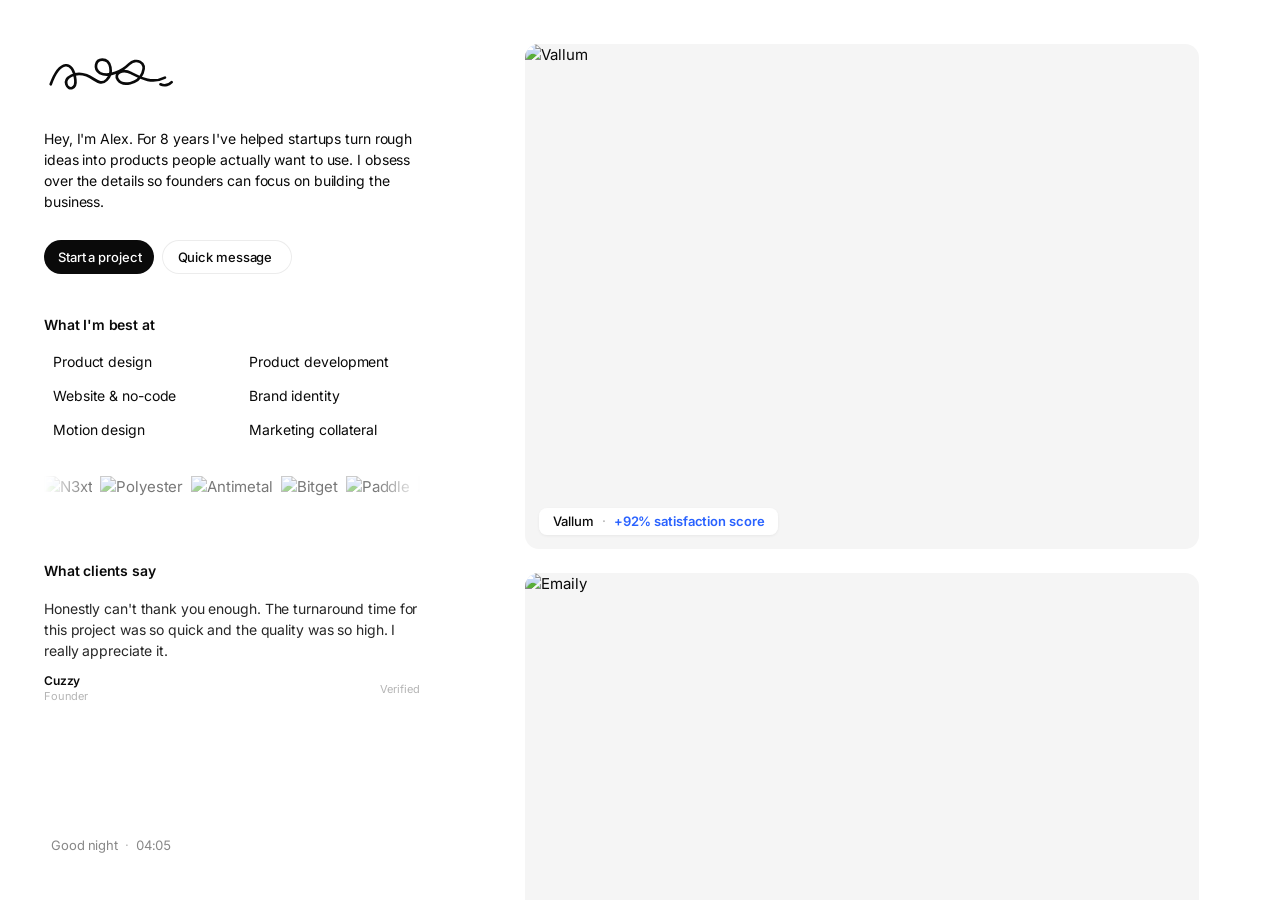
==== index.html @ 1a9cd01c "Update site — 2026-08-05 22:19" ====
<!DOCTYPE html>
<html lang="en">
<head>
<meta charset="UTF-8">
<meta name="viewport" content="width=device-width, initial-scale=1.0">
<title>Alex Colombel — Product Designer</title>
<link rel="preconnect" href="https://fonts.googleapis.com">
<link rel="preconnect" href="https://fonts.gstatic.com" crossorigin>
<link rel="preconnect" href="https://cdn.jsdelivr.net" crossorigin>
<link rel="preconnect" href="https://res.cloudinary.com" crossorigin>
<!-- Loaded without blocking the first paint. A stylesheet in the normal way
     holds up rendering until it arrives, and two of them on third-party hosts
     meant nothing at all appeared until both round trips finished. The page now
     paints in system fonts and upgrades to Inter when it lands. -->
<link rel="preload" as="style" href="https://fonts.googleapis.com/css2?family=Inter:wght@300;400;500;600;700&family=Caveat:wght@400;600&display=swap" onload="this.onload=null;this.rel='stylesheet'">
<link rel="preload" as="style" href="https://cdn.jsdelivr.net/npm/remixicon@4.3.0/fonts/remixicon.css" onload="this.onload=null;this.rel='stylesheet'">
<noscript>
  <link rel="stylesheet" href="https://fonts.googleapis.com/css2?family=Inter:wght@300;400;500;600;700&family=Caveat:wght@400;600&display=swap">
  <link rel="stylesheet" href="https://cdn.jsdelivr.net/npm/remixicon@4.3.0/fonts/remixicon.css">
</noscript>
<link rel="preload" as="fetch" crossorigin href="https://raw.githubusercontent.com/alexclmb/portfolio/main/content.json">
<link rel="icon" id="favicon" href="data:image/svg+xml,%3Csvg xmlns='http://www.w3.org/2000/svg' viewBox='0 0 120 50'%3E%3Cstyle%3Epath{stroke:%230a0a0a}@media(prefers-color-scheme:dark){path{stroke:%23ffffff}}%3C/style%3E%3Cpath d='M6 36 C 14 14, 26 14, 28 32 C 29 40, 22 42, 20 36 C 18 30, 28 24, 38 28 C 46 31, 50 38, 56 32 C 62 26, 60 14, 52 14 C 46 14, 44 22, 50 26 C 58 30, 70 24, 76 18 C 82 12, 92 16, 88 26 C 84 36, 70 38, 66 32 C 62 26, 70 22, 78 26 C 86 30, 96 36, 108 30' fill='none' stroke-width='7' stroke-linecap='round' stroke-linejoin='round'/%3E%3Cpath d='M104 36 C 108 38, 112 36, 114 34' fill='none' stroke-width='7' stroke-linecap='round' stroke-linejoin='round'/%3E%3C/svg%3E">
<style>
*, *::before, *::after { box-sizing: border-box; margin: 0; padding: 0; }
:root {
  --bg: #ffffff; --ink: #0a0a0a; --ink-mid: #888888; --ink-soft: #b5b5b5;
  --border: #ececec; --radius: 14px; --pad: 44px; --col-gap: 68px;
  --sb-w: 376px;
  /* system faces first so the page has real text before Inter arrives */
  --fi: Inter, -apple-system, BlinkMacSystemFont, 'Segoe UI', Roboto, 'Helvetica Neue', Arial, sans-serif;
  --shot-scale: 90%; --db-gap: 10px;
  /* form fields: a light fill reads as an input on a white page, the way the
     CMS's white fill reads on its grey one */
  --field: #f6f6f7; --field-border: #e4e4e6;
}
html, body { height: 100%; }
body {
  background: var(--bg); color: var(--ink); font-family: var(--fi);
  font-size: 15px; font-weight: 400; line-height: 22px; letter-spacing: -0.15px;
  overflow: hidden;
  -webkit-font-smoothing: antialiased; -moz-osx-font-smoothing: grayscale;
}
.page {
  height: 100vh; display: flex; align-items: stretch;
  padding: 0 var(--pad); gap: var(--col-gap);
}
.sidebar {
  width: var(--sb-w); flex-shrink: 0;
  display: flex; flex-direction: column;
  padding: var(--pad) 0;
}
.sidebar-logo {
  display: block; height: 56px; width: auto;
  margin-bottom: 28px; flex-shrink: 0;
  cursor: default; user-select: none;
}
.sidebar-logo svg { height: 100%; width: auto; display: block; overflow: visible; }
/* Signature draws itself once on load, then stays put. */
.sig-path { stroke-dasharray: 280; stroke-dashoffset: 280; animation: sig-draw 1.7s cubic-bezier(.65,.05,.36,1) .15s forwards; }
.sig-path--end { stroke-dasharray: 30; stroke-dashoffset: 30; animation: sig-draw-end .45s cubic-bezier(.65,.05,.36,1) 1.55s forwards; }
@keyframes sig-draw     { to { stroke-dashoffset: 0; } }
@keyframes sig-draw-end { to { stroke-dashoffset: 0; } }
@media (prefers-reduced-motion: reduce) {
  .sig-path, .sig-path--end { animation: none; stroke-dashoffset: 0; }
}
.sidebar-bio { font-size: 14px; line-height: 21px; letter-spacing: -0.1px; color: var(--ink); margin-bottom: 28px; }
.bio-cta {
  display: inline-flex; align-items: center; justify-content: center; gap: 4px;
  font-family: var(--fi); font-size: 13px; font-weight: 500; letter-spacing: -0.1px;
  /* stated explicitly: a <button> would otherwise take line-height:normal from
     the UA stylesheet and end up shorter than the <a> beside it */
  line-height: 20px;
  text-decoration: none; color: var(--ink); background: #f5f5f5;
  padding: 7px 8px 7px 14px; border-radius: 100px;
  transition: background .25s ease, color .25s ease;
  position: relative; align-self: flex-start; overflow: hidden;
}
.bio-cta:hover { background: #2962ff; color: #fff; }
.bio-cta i { font-size: 15px; line-height: 1; }

/* Primary — filled, reads first. Secondary — outlined, quieter. */
.bio-ctas { display: flex; align-items: center; gap: 8px; flex-wrap: wrap; }
.bio-cta--primary { background: var(--ink); color: #fff; }
.bio-cta--primary:hover { background: #2962ff; color: #fff; }
.bio-cta--ghost { background: transparent; color: var(--ink); box-shadow: inset 0 0 0 1px var(--border); padding: 7px 16px; }
.bio-cta--ghost:hover { background: #f0f0f0; color: var(--ink); box-shadow: inset 0 0 0 1px #e2e2e2; }
.bio-cta--ghost .bio-cta-plane { color: #1a1a1a; font-size: 17px; }
.bio-cta-default {
  display: inline-flex; align-items: center; gap: 4px;
  transition: opacity .22s ease, transform .35s cubic-bezier(.34,1.4,.64,1);
}
.bio-cta:hover .bio-cta-default { opacity: 0; transform: translateX(-10px); }
.bio-cta-plane {
  position: absolute; inset: 0;
  display: inline-flex; align-items: center; justify-content: center;
  font-size: 16px; line-height: 1; color: #fff;
  opacity: 0; transform: translateX(10px) scale(.8);
  transition: opacity .22s ease, transform .4s cubic-bezier(.34,1.4,.64,1);
  pointer-events: none;
}
.bio-cta:hover .bio-cta-plane { opacity: 1; transform: translateX(0) scale(1); }
@media (prefers-reduced-motion: reduce) {
  .bio-cta-default, .bio-cta-plane { transition: opacity .15s ease; }
  .bio-cta:hover .bio-cta-default { transform: none; }
  .bio-cta:hover .bio-cta-plane { transform: none; }
}
.skills { margin-top: 40px; }
.skills-label { font-size: 14px; font-weight: 600; letter-spacing: -0.15px; color: var(--ink); margin-bottom: 16px; }
.skills-grid { display: grid; grid-template-columns: 1fr 1fr; column-gap: 16px; row-gap: 14px; }
.skill { display: inline-flex; align-items: center; gap: 9px; font-size: 14px; letter-spacing: -0.1px; color: var(--ink); line-height: 20px; cursor: default; transition: color .25s ease; }
.skill i { font-size: 18px; color: var(--ink); line-height: 1; flex-shrink: 0; display: inline-flex; transition: transform .35s cubic-bezier(.34,1.4,.64,1), color .25s ease; }
.skill:hover { color: var(--ink-mid); }
.skill:hover i { color: var(--ink-mid); transform: scale(1.18) rotate(-6deg); }
@media (prefers-reduced-motion: reduce) {
  .skill i { transition: color .25s ease; }
  .skill:hover i { transform: none; }
}
.sb-carousel {
  margin-top: 36px; overflow: hidden;
  mask-image: linear-gradient(to right, transparent 0%, black 12%, black 88%, transparent 100%);
  -webkit-mask-image: linear-gradient(to right, transparent 0%, black 12%, black 88%, transparent 100%);
}
/* The distance is measured in pixels once the logos have actually loaded.
   Using -50% meant the browser resolved it against whatever the track happened
   to measure at that instant — which is zero before JS injects the logos, and
   still tiny while their images are loading. That's why it crawled on a cold
   load and lurched after a hover. */
.sb-carousel-track {
  display: flex; align-items: center; gap: 8px;
  width: max-content;
  animation: sbScroll var(--wm-duration, 28s) linear infinite;
  animation-play-state: paused;
}
.sb-carousel-track.is-ready { animation-play-state: running; }
.sb-carousel-track.is-ready:hover { animation-play-state: paused; }
.sb-wm {
  flex-shrink: 0;
  display: inline-flex; align-items: center;
  opacity: .55; transition: opacity .25s;
}
.sb-wm:hover { opacity: 1; }
.sb-wm--logo img { height: 32px; width: auto; display: block; }
@keyframes sbScroll {
  from { transform: translateX(0); }
  to   { transform: translateX(calc(var(--wm-shift, 0px) * -1)); }
}
/* ── testimonials ──
   One at a time in the sidebar, cross-fading through a slight blur. Two stacked
   layers so the outgoing quote can fade while the incoming one arrives; heights
   differ per quote, so the wrapper animates to the new height rather than
   snapping. */
.tm-wrap { margin-top: 52px; position: relative; }
/* same treatment as the skills heading, so the two sidebar sections read as a pair */
.tm-label { font-size: 14px; font-weight: 600; letter-spacing: -0.15px; color: var(--ink); margin-bottom: 16px; }

.tm-stage {
  position: relative;
  transition: height .42s cubic-bezier(.22,.61,.36,1);
}
.tm-slide {
  position: absolute; inset: 0 0 auto 0;
  opacity: 0; filter: blur(6px); transform: translateY(5px);
  transition: opacity .5s ease, filter .5s ease, transform .5s cubic-bezier(.22,.61,.36,1);
  pointer-events: none;
}
.tm-slide.is-on {
  opacity: 1; filter: blur(0); transform: translateY(0);
  pointer-events: auto;
}
.tm-quote {
  font-size: 14px; line-height: 21px; letter-spacing: -0.1px;
  color: var(--ink); opacity: .88; margin-bottom: 12px;
}
/* name over position on the left; the badge sits right, centred against the
   pair rather than aligned to either line */
.tm-by { display: flex; align-items: center; gap: 12px; }
.tm-who { display: flex; flex-direction: column; min-width: 0; }
.tm-name { font-size: 12px; font-weight: 600; color: var(--ink); line-height: 1.35; }
.tm-handle { font-size: 11px; color: var(--ink-soft); line-height: 1.35; }
.tm-proof {
  flex-shrink: 0; margin-left: auto;
  display: inline-flex; align-items: center; gap: 3px;
  font-family: var(--fi); font-size: 11px; color: var(--ink-soft);
  background: none; border: none; padding: 0; cursor: pointer;
  transition: color .2s ease;
}
.tm-proof:hover { color: var(--ink-mid); }
.tm-proof i { font-size: 12px; line-height: 1; color: #2962ff; }
@media (prefers-reduced-motion: reduce) {
  .tm-slide { transition: opacity .2s ease; filter: none; transform: none; }
  .tm-stage { transition: none; }
}
.sidebar-footer {
  margin-top: auto;
  display: flex; align-items: center; justify-content: space-between;
  gap: 16px; font-size: 13px; color: var(--ink-mid); letter-spacing: -0.1px;
  flex-shrink: 0;
}
.sf-status {
  display: inline-flex; align-items: center; gap: 7px;
  font-size: 13px; color: var(--ink-mid); letter-spacing: -0.1px;
  font-variant-numeric: tabular-nums;
}
.sf-icon { font-size: 15px; line-height: 1; color: var(--ink-soft); display: inline-flex; }
.sf-status .sf-sep { color: var(--ink-soft); }
.sf-time { font-variant-numeric: tabular-nums; }
.sf-socials { display: inline-flex; gap: 10px; }
.sf-socials a { display: inline-flex; color: var(--ink-mid); text-decoration: none; transition: color .18s ease; }
.sf-socials a:hover { color: var(--ink); }
.sf-socials a i { font-size: 16px; line-height: 1; }
.main {
  flex: 1; min-width: 0; height: 100%;
  overflow-y: auto;
  scrollbar-width: none; -ms-overflow-style: none;
}
.main::-webkit-scrollbar { display: none; width: 0; height: 0; }
.stream {
  display: flex; flex-direction: column; gap: 24px;
  padding-top: var(--pad); padding-bottom: 40px;
}
.shot {
  position: relative; cursor: pointer; display: block;
  width: var(--shot-scale); margin-inline: auto;
  border-radius: var(--radius); overflow: hidden; background: #f5f5f5;
  opacity: 0; transform: translateY(10px);
  transition: opacity .5s ease, transform .5s ease;
}
.shot.visible { opacity: 1; transform: translateY(0); }
/* Shots keep their natural aspect — --shot-scale just trims a little width off
   the column so they breathe. Set it to 100% for edge-to-edge. */
.shot img, .shot video { width: 100%; height: auto; display: block; }
.shot-caption {
  position: absolute; left: 14px; bottom: 14px; z-index: 2;
  display: inline-flex; align-items: center;
  font-family: var(--fi); font-size: 13px; font-weight: 500; letter-spacing: -0.1px; line-height: 1;
  padding: 7px 14px;
  border-radius: 8px;
  background: rgba(255,255,255,.92);
  -webkit-backdrop-filter: blur(10px); backdrop-filter: blur(10px);
  color: var(--ink); white-space: nowrap;
  max-width: calc(100% - 28px); overflow: hidden; text-overflow: ellipsis;
  transition: opacity .25s ease; pointer-events: none;
  box-shadow: 0 1px 3px rgba(10,10,10,.06);
}
.shot-caption .sep { color: var(--ink-soft); margin: 0 8px; }
.shot-caption .metric { color: #2962ff; font-weight: 600; }
.shot-hover {
  position: absolute; inset: 0;
  background: rgba(10,10,10,.42);
  opacity: 0; transition: opacity .35s cubic-bezier(.22,.61,.36,1);
  pointer-events: none;
}
@media (hover: hover) and (pointer: fine) {
  .shot:hover .shot-hover { opacity: 1; }
}
.shot-btn {
  position: absolute; bottom: 14px; right: 14px; z-index: 3;
  display: inline-flex; align-items: center; gap: 2px;
  font-family: var(--fi); font-size: 13px; font-weight: 500; letter-spacing: -0.1px; line-height: 1;
  color: var(--ink); background: #fff;
  padding: 7px 8px 7px 14px; border-radius: 100px;
  transform: translateY(16px); opacity: 0;
  transition: transform .55s cubic-bezier(.22,.61,.36,1), opacity .4s cubic-bezier(.22,.61,.36,1);
}
@media (hover: hover) and (pointer: fine) {
  .shot:hover .shot-btn { transform: translateY(0); opacity: 1; }
}
/* No hover on touch, so the affordance is just always there — and the tile
   can't get stuck dimmed after a tap. */
@media (hover: none) {
  .shot-btn { transform: none; opacity: 1; }
}
.shot-btn i { font-size: 15px; line-height: 1; }
.detail-overlay {
  position: fixed; inset: 0; z-index: 200;
  /* inset:0 resolves against the LARGE viewport on iOS, so a bottom-anchored
     drawer ends up partly under the URL bar. dvh pins it to what's visible. */
  height: 100vh; height: 100dvh;
  pointer-events: none;
  display: flex; align-items: center; justify-content: center;
  padding: 40px 20px;
}
.detail-overlay.open { pointer-events: all; }
.detail-overlay { overscroll-behavior: contain; }
/* page is frozen behind any open layer — see lockScroll() */
body.is-locked { position: fixed; left: 0; right: 0; width: 100%; overflow: hidden; }
.detail-backdrop {
  position: absolute; inset: 0;
  background: rgba(10,10,10,.30);
  backdrop-filter: blur(4px); -webkit-backdrop-filter: blur(4px);
  opacity: 0; transition: opacity .28s ease;
}
.detail-overlay.open .detail-backdrop { opacity: 1; }
.detail-panel {
  position: relative;
  width: 100%; max-width: 720px;
  max-height: calc(100vh - 80px);
  max-height: calc(100dvh - 80px);
  background: var(--bg); border-radius: 16px;
  overflow-y: auto; overscroll-behavior: contain;
  transform: scale(.96) translateY(8px); opacity: 0;
  transition: transform .35s cubic-bezier(.22,.61,.36,1), opacity .25s ease;
  scrollbar-width: none;
  box-shadow: 0 24px 60px rgba(10,10,10,.18);
}
.detail-panel::-webkit-scrollbar { display: none; }
.detail-overlay.open .detail-panel { transform: scale(1) translateY(0); opacity: 1; }
.close-btn {
  width: 32px; height: 32px; flex-shrink: 0;
  border: none; background: none;
  display: flex; align-items: center; justify-content: center;
  cursor: pointer; color: var(--ink-mid); padding: 0;
  transition: color .18s ease;
}
.close-btn:hover { color: var(--ink); }
.close-btn i { line-height: 1; font-size: 22px; }
.detail-body { padding: 28px 36px 0; }
/* Title + close stay pinned while the case study scrolls under them —
   frosted rather than a solid bar, so the content reads through it. */
.detail-header {
  position: sticky; top: 0; z-index: 5;
  margin: -28px -36px 24px; padding: 22px 36px 16px;
  background: rgba(255, 255, 255, .68);
  -webkit-backdrop-filter: blur(16px) saturate(160%);
  backdrop-filter: blur(16px) saturate(160%);
  /* backdrop-filter makes this its own containing block, so the panel's
     border-radius no longer clips it and its square top corners painted over
     the rounded ones. Matching the radius here restores them. Scoped to this
     header only — nothing else in the panel touches an edge. */
  border-radius: 16px 16px 0 0;
}
.detail-title-row {
  display: flex; align-items: center; justify-content: space-between;
  gap: 24px;
}
.detail-title { font-family: var(--fi); font-size: 26px; font-weight: 600; line-height: 1.2; color: var(--ink); letter-spacing: -.4px; margin: 0; flex: 1; min-width: 0; }
.detail-desc-label { font-size: 10px; font-weight: 500; letter-spacing: .14em; text-transform: uppercase; color: var(--ink-mid); margin-bottom: 14px; }
.detail-desc-text { font-size: 15px; line-height: 24px; letter-spacing: -0.1px; color: var(--ink); opacity: .8; margin-bottom: 16px; }
.detail-desc-text:last-of-type { margin-bottom: 0; }
/* ── case-study body: full-width shots, two-ups and prose, in author order.
   One --db-gap drives both the vertical rhythm and the two-up gutter, so the
   space above and below a row matches the space between a pair. ── */
.detail-blocks { margin-top: var(--db-gap); display: flex; flex-direction: column; gap: var(--db-gap); }
.db-figure { margin: 0; }
/* Consecutive screenshots often both end and begin in near-white, so without a
   boundary they read as one overlapping mess. The hairline ring defines where
   each image stops regardless of its content. */
.db-media {
  border-radius: 10px; overflow: hidden; background: #f5f5f5;
  cursor: zoom-in; position: relative; display: block;
  box-shadow: inset 0 0 0 1px rgba(10, 10, 10, .08);
}
.db-media img, .db-media video {
  width: 100%; height: auto; display: block;
  transition: transform .5s cubic-bezier(.22,.61,.36,1), opacity .3s ease;
}
/* Touch browsers latch :hover on tap and never release it, which left an image
   stuck at scale(1.02) and cropped after you closed the lightbox. */
@media (hover: hover) and (pointer: fine) {
  .db-media:hover img, .db-media:hover video { transform: scale(1.02); }
}
/* cached images decode instantly and skip this; only a cold one fades in */
.db-media img:not([data-ready]), .db-media video:not([data-ready]) { opacity: 0; }
.db-media img[data-ready], .db-media video[data-ready] { opacity: 1; }
.db-duo { display: grid; grid-template-columns: 1fr 1fr; gap: var(--db-gap); }
.db-duo .db-media img, .db-duo .db-media video { aspect-ratio: 4/3; object-fit: cover; }
.db-caption {
  margin-top: 9px; font-size: 12px; line-height: 18px;
  color: var(--ink-mid); letter-spacing: -0.05px;
}
.db-text-h {
  font-family: var(--fi); font-size: 17px; font-weight: 600;
  letter-spacing: -0.25px; color: var(--ink); margin-bottom: 8px;
}
.db-text p { font-size: 15px; line-height: 24px; letter-spacing: -0.1px; color: var(--ink); opacity: .8; margin-bottom: 12px; }
.db-text p:last-child { margin-bottom: 0; }
.db-text { padding-block: 6px; }

/* ── skeletons ──
   Rendered in the shell so they paint immediately, then replaced wholesale once
   content arrives. Grey blocks that pulse, sized to the real thing so nothing
   jumps when the swap happens. */
@keyframes skel-pulse { 0%, 100% { opacity: 1; } 50% { opacity: .45; } }
.skel {
  background: #ececec; border-radius: 6px;
  animation: skel-pulse 1.4s ease-in-out infinite;
}
.skel-line { height: 12px; margin-bottom: 9px; }
.skel-line:last-child { margin-bottom: 0; }
.skel-chip { height: 30px; border-radius: 100px; display: inline-block; }
.skel-shot {
  width: var(--shot-scale); margin: 0 auto var(--stream-gap, 64px);
  aspect-ratio: 4 / 3; border-radius: 12px;
}
.skel-shot:last-child { margin-bottom: 0; }
.is-loaded .skel { display: none; }
@media (prefers-reduced-motion: reduce) { .skel { animation: none; } }

/* ── contact ──
   Split panel: form on the left, work on the right with a testimonial floating
   over it. The right half is decoration — it collapses away on small screens so
   the form gets the whole width. */
.contact {
  position: fixed; inset: 0; z-index: 260;
  height: 100vh; height: 100dvh;
  display: flex; align-items: center; justify-content: center;
  padding: 32px; pointer-events: none;
}
.contact.open { pointer-events: all; }
.contact-backdrop {
  position: absolute; inset: 0; background: rgba(12, 12, 14, .34);
  -webkit-backdrop-filter: blur(3px); backdrop-filter: blur(3px);
  opacity: 0; transition: opacity .32s ease;
}
.contact.open .contact-backdrop { opacity: 1; }
.contact-panel {
  position: relative; z-index: 2;
  width: 100%; max-width: 960px; max-height: calc(100dvh - 64px);
  background: var(--bg); border-radius: 18px; overflow: hidden;
  display: grid; grid-template-columns: 1fr 0.82fr;
  box-shadow: 0 30px 90px rgba(0,0,0,.22);
  opacity: 0; transform: translateY(14px) scale(.985);
  transition: opacity .34s ease, transform .42s cubic-bezier(.22,.61,.36,1);
}
.contact.open .contact-panel { opacity: 1; transform: none; }

.contact-form { padding: 34px 34px 28px; overflow-y: auto; overscroll-behavior: contain; }
.contact-title { font-size: 21px; font-weight: 600; letter-spacing: -0.4px; color: var(--ink); }
.contact-sub { font-size: 13px; line-height: 19px; color: var(--ink-mid); margin: 7px 0 24px; }

.cf-row { display: grid; grid-template-columns: 1fr 1fr; gap: 12px; }
.cf-field { margin-bottom: 14px; }
.cf-field label {
  display: block; font-size: 11px; font-weight: 500; color: var(--ink-mid);
  margin-bottom: 6px; letter-spacing: .01em;
}
.cf-field label .opt { color: var(--ink-soft); font-weight: 400; }
.cf-field input, .cf-field textarea {
  width: 100%; font-family: var(--fi); font-size: 14px; color: var(--ink);
  background: var(--field); border: 1px solid var(--field-border); border-radius: 9px;
  padding: 11px 13px; outline: none; resize: vertical;
  transition: border-color .16s ease, box-shadow .16s ease, background .16s ease;
}
.cf-field input::placeholder, .cf-field textarea::placeholder { color: var(--ink-soft); }
.cf-field input:focus, .cf-field textarea:focus {
  background: #fff; border-color: var(--ink); box-shadow: 0 0 0 3px rgba(10,10,10,.06);
}
.cf-field.is-bad input, .cf-field.is-bad textarea {
  border-color: #e5484d; box-shadow: 0 0 0 3px rgba(229,72,77,.09);
}
.cf-err { font-size: 11px; color: #e5484d; margin-top: 5px; display: none; }
.cf-field.is-bad .cf-err { display: block; }

/* budget as pills — one tap instead of a dropdown */
.cf-budget { display: flex; flex-wrap: wrap; gap: 6px; }
.cf-chip {
  font-family: var(--fi); font-size: 12.5px; color: var(--ink-mid);
  background: var(--field); border: 1px solid var(--field-border);
  padding: 8px 13px; border-radius: 100px; cursor: pointer;
  transition: all .16s ease;
}
.cf-chip:hover { border-color: var(--ink-mid); color: var(--ink); }
.cf-chip.is-on {
  background: var(--ink); border-color: var(--ink); color: #fff;
}
.cf-actions {
  --cf-gap: 14px;
  display: flex; align-items: center; gap: var(--cf-gap); margin-top: 22px;
}
/* same shape and behaviour as the sidebar primary CTA */
.cf-submit {
  position: relative; overflow: hidden;
  display: inline-flex; align-items: center; justify-content: center;
  font-family: var(--fi); font-size: 13px; font-weight: 500; letter-spacing: -0.1px;
  text-decoration: none; color: #fff; background: var(--ink);
  border: none; padding: 12px 26px; border-radius: 100px; cursor: pointer;
  transition: background .25s ease, color .25s ease;
}
.cf-submit:hover { background: #2962ff; }
.cf-submit[disabled] { opacity: .55; cursor: not-allowed; background: var(--ink); }
/* the label steps aside and the icon flies in — same curve as the sidebar CTA */
.cf-submit-label {
  display: inline-flex; align-items: center;
  transition: opacity .22s ease, transform .35s cubic-bezier(.34,1.4,.64,1);
}
.cf-submit:hover .cf-submit-label { opacity: 0; transform: translateX(-10px); }
.cf-submit-icon {
  position: absolute; inset: 0;
  display: inline-flex; align-items: center; justify-content: center;
  font-size: 16px; line-height: 1; color: #fff;
  opacity: 0; transform: translateX(10px) scale(.8);
  transition: opacity .22s ease, transform .4s cubic-bezier(.34,1.4,.64,1);
  pointer-events: none;
}
.cf-submit:hover .cf-submit-icon { opacity: 1; transform: translateX(0) scale(1); }
.cf-submit[disabled]:hover .cf-submit-label { opacity: 1; transform: none; }
.cf-submit[disabled]:hover .cf-submit-icon { opacity: 0; }
@media (prefers-reduced-motion: reduce) {
  .cf-submit-label, .cf-submit-icon { transition: opacity .15s ease; }
  .cf-submit:hover .cf-submit-label { transform: none; }
  .cf-submit:hover .cf-submit-icon { transform: none; }
}

.cf-note {
  display: inline-flex; align-items: center; gap: var(--cf-gap);
  font-size: 12px; color: var(--ink-soft);
}
/* not a default browser link — quiet until hovered */
.cf-note a {
  color: var(--ink-mid); text-decoration: none; font-weight: 500;
  border-bottom: 1px solid var(--border);
  padding-bottom: 1px; transition: color .2s ease, border-color .2s ease;
}
.cf-note a:hover { color: var(--ink); border-color: var(--ink); }
.cf-spin { display: inline-block; animation: cf-spin 1s linear infinite; }
@keyframes cf-spin { to { transform: rotate(360deg); } }

/* success replaces the form entirely */
.cf-done { text-align: center; padding: 46px 20px; }
.cf-done-mark {
  width: 46px; height: 46px; margin: 0 auto 16px; border-radius: 50%;
  background: var(--ink); color: #fff;
  display: flex; align-items: center; justify-content: center;
}
.cf-done-mark i { font-size: 22px; }
.cf-done h3 { font-size: 17px; font-weight: 600; color: var(--ink); letter-spacing: -0.2px; }
.cf-done p { font-size: 13px; color: var(--ink-mid); margin-top: 8px; line-height: 19px; }

/* right half */
.contact-visual {
  position: relative; background: #f1f1f2; overflow: hidden;
  /* matching the parent's corners here stops a subpixel seam showing through
     the panel's own clip */
  border-radius: 0 18px 18px 0;
}
/* Same blur cross-dissolve as the testimonials, so the two rotations on this
   panel feel like one idea. */
.cv-shot {
  position: absolute; inset: 0;
  opacity: 0; filter: blur(9px);
  transition: opacity .85s ease, filter .85s ease;
}
.cv-shot.is-on { opacity: 1; filter: blur(0); }

/* The pan is on the media itself rather than the active slide, with
   fill-mode forwards — an outgoing shot holds where it got to instead of
   snapping back to the left edge while it fades. JS restarts it on entry. */
.cv-shot img, .cv-shot video {
  width: 100%; height: 100%; object-fit: cover; display: block;
  object-position: 0% 50%;
  animation: cv-pan 5s ease-in-out forwards;
}
@keyframes cv-pan {
  from { object-position: 0% 50%; }
  to   { object-position: 100% 50%; }
}
@media (prefers-reduced-motion: reduce) {
  .cv-shot img, .cv-shot video { animation: none; object-position: 50% 50%; }
}
.cv-scrim {
  position: absolute; inset: 0;
  background: linear-gradient(to bottom, rgba(10,10,12,.18) 0%, rgba(10,10,12,0) 34%, rgba(10,10,12,.42) 100%);
}
.cv-tm {
  position: absolute; bottom: 18px; right: 18px; left: 18px;
  background: rgba(255,255,255,.90);
  -webkit-backdrop-filter: blur(14px) saturate(160%); backdrop-filter: blur(14px) saturate(160%);
  border-radius: 12px; padding: 13px 14px;
  box-shadow: 0 8px 26px rgba(0,0,0,.14);
}
.cv-tm-stage {
  position: relative;
  transition: height .42s cubic-bezier(.22,.61,.36,1);
}
.cv-tm-slide {
  position: absolute; inset: 0 0 auto 0;
  opacity: 0; filter: blur(6px); transform: translateY(4px);
  transition: opacity .5s ease, filter .5s ease, transform .5s cubic-bezier(.22,.61,.36,1);
}
.cv-tm-slide.is-on { opacity: 1; filter: blur(0); transform: translateY(0); }
@media (prefers-reduced-motion: reduce) {
  .cv-tm-slide { transition: opacity .2s ease; filter: none; transform: none; }
  .cv-tm-stage { transition: none; }
}
.cv-tm-quote { font-size: 12.5px; line-height: 18px; color: var(--ink); }
.cv-tm-by { display: flex; flex-direction: column; margin-top: 9px; }
.cv-tm-name { font-size: 11px; font-weight: 600; color: var(--ink); line-height: 1.3; }
.cv-tm-handle { font-size: 10px; color: var(--ink-soft); line-height: 1.3; }

.contact-close {
  position: absolute; top: 14px; right: 14px; z-index: 5;
  width: 32px; height: 32px; border: none; border-radius: 50%; cursor: pointer;
  background: rgba(255,255,255,.9); color: var(--ink);
  display: flex; align-items: center; justify-content: center;
  -webkit-backdrop-filter: blur(8px); backdrop-filter: blur(8px);
  transition: background .18s ease;
}
.contact-close:hover { background: #fff; }
.contact-close i { font-size: 18px; }

@media (max-width: 820px) {
  .contact { padding: 0; align-items: flex-end; }
  .contact-panel {
    grid-template-columns: 1fr; max-width: none; max-height: 92dvh;
    border-radius: 16px 16px 0 0;
  }
  .contact-visual { display: none; border-radius: 0; }
  .contact-form { padding: 26px 20px 24px; }
  .cf-row { grid-template-columns: 1fr; gap: 0; }
  .cf-field input, .cf-field textarea { font-size: 16px; }  /* no iOS zoom */
  /* one column, centred: button, then "or", then the link */
  .cf-actions { flex-direction: column; gap: 14px; }
  .cf-submit { width: 100%; }
  .cf-note { flex-direction: column; gap: 12px; }
}

/* ── lightbox: sits above the case-study modal ── */
.lb {
  position: fixed; inset: 0; z-index: 300;
  height: 100vh; height: 100dvh;
  display: flex; align-items: center; justify-content: center;
  padding: 48px 64px; overscroll-behavior: contain;
  pointer-events: none; opacity: 0; visibility: hidden;
  transition: opacity .28s ease, visibility 0s linear .28s;
}
.lb.open { pointer-events: all; opacity: 1; visibility: visible; transition: opacity .28s ease; }
.lb-backdrop {
  position: absolute; inset: 0; background: rgba(10,10,10,.86);
  opacity: 0; transition: opacity .28s ease; cursor: zoom-out;
}
.lb.open .lb-backdrop { opacity: 1; }
.lb-img {
  position: relative; max-width: 100%; max-height: 100%;
  width: auto; height: auto; display: block; border-radius: 8px;
  transform: scale(.94); opacity: 0;
  transition: transform .34s cubic-bezier(.22,.61,.36,1), opacity .22s ease;
  box-shadow: 0 30px 80px rgba(0,0,0,.5);
  touch-action: none; -webkit-user-select: none; user-select: none;
}
.lb.open .lb-img { transform: scale(1); opacity: 1; }
.lb-img[hidden] { display: none; }
.lb.is-zoomed .lb-img { border-radius: 0; cursor: grab; }
.lb.is-zoomed .lb-prev, .lb.is-zoomed .lb-next { opacity: 0; pointer-events: none; }
.lb-hint {
  position: absolute; bottom: 46px; left: 50%; transform: translateX(-50%);
  font-size: 11px; letter-spacing: .06em; text-transform: uppercase;
  color: rgba(255,255,255,.5); pointer-events: none;
  transition: opacity .3s ease;
}
.lb.is-zoomed .lb-hint { opacity: 0; }
.lb-btn {
  position: absolute; z-index: 2; width: 40px; height: 40px;
  display: flex; align-items: center; justify-content: center;
  border: none; border-radius: 50%; cursor: pointer; padding: 0;
  background: rgba(255,255,255,.1); color: #fff;
  -webkit-backdrop-filter: blur(6px); backdrop-filter: blur(6px);
  transition: background .18s ease, transform .18s ease;
}
.lb-btn:hover { background: rgba(255,255,255,.22); }
.lb-btn i { font-size: 22px; line-height: 1; }
/* On desktop the three controls keep their own absolute positions; the wrapper
   only becomes a real box on mobile. */
.lb-nav { display: contents; }
.lb-nav[hidden] { display: none; }
/* the hint describes touch gestures, so it only belongs on touch */
@media (hover: hover) and (pointer: fine) { .lb-hint { display: none; } }
.lb-close { top: 20px; right: 20px; }
.lb-prev { left: 16px; top: 50%; transform: translateY(-50%); }
.lb-next { right: 16px; top: 50%; transform: translateY(-50%); }
.lb-prev:hover, .lb-next:hover { transform: translateY(-50%) scale(1.06); }
.lb-btn[hidden] { display: none; }
.lb-count {
  position: absolute; bottom: 20px; left: 50%; transform: translateX(-50%);
  font-size: 12px; color: rgba(255,255,255,.75); letter-spacing: .04em;
  font-variant-numeric: tabular-nums;
}
/* Primary CTA stays pinned to the bottom of the panel with no bar behind it —
   equal margin above and below, so at the end of the scroll it sits centred
   between the last block and the panel edge. The button carries its own
   elevation instead of a background strip. */
.detail-cta-wrap {
  position: sticky; bottom: 0; z-index: 5;
  margin: 26px 0 0; padding-bottom: 26px;
  display: flex; gap: 8px; flex-wrap: wrap; align-items: center; justify-content: center;
  pointer-events: none;
}
.detail-cta-wrap > * { pointer-events: auto; }
.detail-cta-wrap .bio-cta--primary { box-shadow: 0 6px 20px rgba(10, 10, 10, .22); }
/* It's a <button>, so it needs the anchor's reset to match the CTAs beside it.
   Unlike "Quick message" — which sits on the white sidebar and can afford to be
   transparent — this one floats over the case study as it scrolls past, so it
   needs a solid fill of its own. Same ring, same hover, same padding. */
.detail-share {
  font-family: var(--fi); border: none; cursor: pointer;
  background: var(--bg); color: var(--ink);
  box-shadow: inset 0 0 0 1px var(--border);
  padding: 7px 16px;
}
.detail-share:hover { background: #f0f0f0; box-shadow: inset 0 0 0 1px #e2e2e2; }
.detail-share .bio-cta-plane { color: #1a1a1a; font-size: 17px; }

/* confirmed state — holds the label still and swaps the ring for a tick */
.detail-share.is-done,
.detail-share.is-done:hover {
  background: var(--bg);
  box-shadow: inset 0 0 0 1px #cfe0ff;
  color: #2962ff;
  cursor: default;
}
.detail-share.is-done .bio-cta-default { opacity: 1; transform: none; }
.detail-share.is-done .bio-cta-plane { opacity: 0; }

/* The two icons share one cell so neither shifts the label, and swapping them
   is a fade rather than a display toggle — display:none can't be transitioned,
   which is why the tick used to appear with no animation at all. */
.detail-share-swap {
  position: relative; display: inline-flex;
  width: 15px; height: 15px; flex-shrink: 0;
}
.detail-share-swap i {
  position: absolute; inset: 0;
  display: inline-flex; align-items: center; justify-content: center;
  font-size: 15px; line-height: 1;
  transition: transform .3s cubic-bezier(.34,1.4,.64,1), opacity .2s ease;
}
.detail-share-chevron { opacity: 1; transform: scale(1); }
.detail-share-icon { opacity: 0; transform: scale(.5) rotate(-25deg); }
.detail-share.is-done .detail-share-chevron { opacity: 0; transform: scale(.5); }
.detail-share.is-done .detail-share-icon { opacity: 1; transform: scale(1) rotate(0); }
@media (prefers-reduced-motion: reduce) {
  .detail-share-swap i { transition: opacity .15s ease; transform: none !important; }
}
.detail-cta-secondary {
  display: inline-flex; align-items: center; gap: 6px;
  font-family: var(--fi); font-size: 13px; font-weight: 500; letter-spacing: -0.1px; line-height: 1;
  text-decoration: none; color: var(--ink); background: transparent;
  border: 1px solid var(--border); padding: 7px 14px; border-radius: 100px;
  transition: background .18s ease, border-color .18s ease, color .18s ease;
}
.detail-cta-secondary:hover { background: var(--ink); color: #fff; border-color: var(--ink); }
.detail-cta-secondary i { font-size: 15px; line-height: 1; }
.detail-cta-secondary[hidden] { display: none; }
@media (max-width: 900px) {
  body { overflow: auto; }
  :root { --pad: 24px; --col-gap: 0; }
  .page { flex-direction: column; height: auto; padding: var(--pad); gap: 32px; position: relative; }
  .sidebar { width: 100%; height: auto; padding: 0; position: relative; }
  .sidebar-footer {
    margin-top: 28px;
    position: absolute; top: 0; right: 0;
    justify-content: flex-end;
  }
  .sf-status { display: none; }
  .tm-wrap { margin-top: 34px; }
  .main { width: 100%; height: auto; overflow: visible; }
  .stream { padding-bottom: 32px; padding-top: 0; }
  .sidebar-bio { margin-bottom: 20px; }
  /* Modal → drawer on mobile */
  .detail-overlay { padding: 0; align-items: flex-end; justify-content: stretch; }
  .detail-panel {
    max-width: none; width: 100%;
    /* dvh tracks the URL bar; vh doesn't, which made the drawer overshoot
       the screen and appear to resize while scrolling */
    max-height: 66vh;
    max-height: 66dvh;
    border-radius: 16px 16px 0 0;
    transform: translateY(100%); opacity: 1;
    transition: transform .42s cubic-bezier(.32,.72,0,1);
    box-shadow: 0 -10px 30px rgba(10,10,10,.16);
  }
  .detail-overlay.open .detail-panel { transform: translateY(0); }
  .detail-body { padding: 24px 20px 0; }
  .detail-title { font-size: 22px; }
  .detail-header { margin: -24px -20px 20px; padding: 18px 20px 14px; }
  .detail-cta-wrap { margin: 22px 0 0; padding-bottom: 22px; }
  :root { --shot-scale: 100%; --db-gap: 18px; }
  .db-duo { grid-template-columns: 1fr; }
  .lb { padding: 16px 16px 76px; }
  /* Side arrows sat on top of the image. On mobile they collapse into a compact
     pill next to the counter, and swiping is the primary way to move. */
  .lb-nav {
    display: flex; align-items: center; gap: 4px;
    position: absolute; bottom: 20px; left: 50%; transform: translateX(-50%);
    padding: 4px; border-radius: 100px;
    background: rgba(255,255,255,.12);
    -webkit-backdrop-filter: blur(10px); backdrop-filter: blur(10px);
  }
  .lb-prev, .lb-next {
    position: static; transform: none; width: 30px; height: 30px;
    background: transparent;
  }
  .lb-prev:hover, .lb-next:hover { transform: none; }
  .lb-prev i, .lb-next i { font-size: 19px; }
  .lb-count {
    position: static; transform: none;
    min-width: 42px; text-align: center; font-size: 11px;
  }
  .lb-hint { bottom: 62px; }
  /* while zoomed the whole bar goes, not just the arrows */
  .lb.is-zoomed .lb-nav { opacity: 0; pointer-events: none; }
  .bio-ctas { width: 100%; }
}
</style>
</head>
<body>

<div class="page">

  <aside class="sidebar">

    <div class="sidebar-logo" aria-label="Signature">
      <svg viewBox="0 0 120 50" fill="none" xmlns="http://www.w3.org/2000/svg" aria-hidden="true">
        <path class="sig-path" d="M6 36 C 14 14, 26 14, 28 32 C 29 40, 22 42, 20 36 C 18 30, 28 24, 38 28 C 46 31, 50 38, 56 32 C 62 26, 60 14, 52 14 C 46 14, 44 22, 50 26 C 58 30, 70 24, 76 18 C 82 12, 92 16, 88 26 C 84 36, 70 38, 66 32 C 62 26, 70 22, 78 26 C 86 30, 96 36, 108 30"
              stroke="#0a0a0a" stroke-width="2.4" stroke-linecap="round" stroke-linejoin="round" fill="none"/>
        <path class="sig-path--end" d="M104 36 C 108 38, 112 36, 114 34"
              stroke="#0a0a0a" stroke-width="2.4" stroke-linecap="round" fill="none"/>
      </svg>
    </div>

    <p class="sidebar-bio" id="sbBio"></p>
    <div class="skel-bio" id="sbBioSkel" aria-hidden="true">
      <div class="skel skel-line" style="width:96%"></div>
      <div class="skel skel-line" style="width:92%"></div>
      <div class="skel skel-line" style="width:78%"></div>
    </div>

    <div class="bio-ctas">
      <a href="#" class="bio-cta bio-cta--primary" id="ctaPrimary">
        <span class="bio-cta-default">
          <span class="cta-label"></span>
          <i class="ri-arrow-right-s-line" aria-hidden="true"></i>
        </span>
        <i class="ri-mail-send-fill bio-cta-plane" aria-hidden="true"></i>
      </a>
      <a href="#" target="_blank" rel="noopener" class="bio-cta bio-cta--ghost" id="ctaSecondary">
        <span class="bio-cta-default">
          <span class="cta-label"></span>
          <i class="ri-arrow-right-s-line" aria-hidden="true"></i>
        </span>
        <i class="ri-telegram-2-fill bio-cta-plane" aria-hidden="true"></i>
      </a>
    </div>

    <div class="skills">
      <p class="skills-label" id="skillsLabel"></p>
      <div class="skills-grid" id="skillsGrid"></div>
      <div class="skills-grid" id="skillsSkel" aria-hidden="true">
        <span class="skel skel-chip" style="width:118px"></span>
        <span class="skel skel-chip" style="width:96px"></span>
        <span class="skel skel-chip" style="width:132px"></span>
        <span class="skel skel-chip" style="width:104px"></span>
      </div>
    </div>

    <div class="sb-carousel">
      <div class="sb-carousel-track" id="wmTrack"></div>
    </div>

    <div class="tm-wrap" id="tmWrap" hidden>
      <p class="tm-label">What clients say</p>
      <div class="tm-stage" id="tmStage"></div>
    </div>

    <div class="sidebar-footer">
      <span class="sf-status" id="sfStatus">
        <i class="sf-icon ri-moon-clear-line" id="sfIcon" aria-hidden="true"></i>
        <span class="sf-greeting" id="sfGreeting">Good evening</span>
        <span class="sf-sep" aria-hidden="true">·</span>
        <span class="sf-time" id="sfTime">--:--</span>
      </span>
      <span class="sf-socials">
        <a href="#" target="_blank" rel="noopener" aria-label="X / Twitter" id="socialX"><i class="ri-twitter-x-line"></i></a>
        <a href="#" target="_blank" rel="noopener" aria-label="LinkedIn" id="socialLinkedin"><i class="ri-linkedin-fill"></i></a>
        <a href="#" target="_blank" rel="noopener" aria-label="Dribbble" id="socialDribbble"><i class="ri-dribbble-line"></i></a>
      </span>
    </div>

  </aside>

  <main class="main" id="mainScroll">
    <div class="stream" id="stream"></div>

    <div class="stream-skel" id="streamSkel" aria-hidden="true">
      <div class="skel skel-shot"></div>
      <div class="skel skel-shot"></div>
    </div>
  </main>

</div>

<div class="detail-overlay" id="detailOverlay">
  <div class="detail-backdrop" id="detailBackdrop"></div>
  <div class="detail-panel" id="detailPanel">
    <div class="detail-body">
      <div class="detail-header">
        <div class="detail-title-row">
          <h2 class="detail-title" id="dTitle"></h2>
          <button class="close-btn" id="detailClose" aria-label="Close"><i class="ri-close-line"></i></button>
        </div>
      </div>

      <p class="detail-desc-label">Overview</p>
      <p class="detail-desc-text" id="dDesc1"></p>
      <p class="detail-desc-text" id="dDesc2"></p>

      <div class="detail-blocks" id="dBlocks"></div>

      <div class="detail-cta-wrap">
        <button type="button" class="bio-cta bio-cta--ghost detail-share" id="dShare">
          <span class="bio-cta-default">
            <span class="detail-share-label">Share</span>
            <span class="detail-share-swap">
              <i class="ri-arrow-right-s-line detail-share-chevron" aria-hidden="true"></i>
              <i class="ri-check-line detail-share-icon" aria-hidden="true"></i>
            </span>
          </span>
          <i class="ri-links-line bio-cta-plane" aria-hidden="true"></i>
        </button>
        <a href="#" class="bio-cta bio-cta--primary" id="ctaPrimaryModal">
          <span class="bio-cta-default">
            <span class="cta-label"></span>
            <i class="ri-arrow-right-s-line" aria-hidden="true"></i>
          </span>
          <i class="ri-mail-send-fill bio-cta-plane" aria-hidden="true"></i>
        </a>
        <a href="#" target="_blank" rel="noopener" class="detail-cta-secondary" id="dWebsite" hidden>
          Live website
          <i class="ri-external-link-line" aria-hidden="true"></i>
        </a>
      </div>
    </div>
  </div>
</div>

<div class="contact" id="contact" role="dialog" aria-modal="true" aria-labelledby="cfTitle">
  <div class="contact-backdrop" id="contactBackdrop"></div>
  <div class="contact-panel">
    <button class="contact-close" id="contactClose" aria-label="Close"><i class="ri-close-line"></i></button>

    <div class="contact-form">
      <div id="cfBody">
        <h2 class="contact-title" id="cfTitle">Start a project</h2>
        <p class="contact-sub" id="cfSub">Tell me what you're building. I read every message and reply within a day.</p>

        <form id="cfForm" novalidate>
          <div class="cf-row">
            <div class="cf-field" data-for="name">
              <label for="cfName">Your name</label>
              <input type="text" id="cfName" name="name" autocomplete="name" placeholder="Alex Colombel">
              <span class="cf-err">Please add your name</span>
            </div>
            <div class="cf-field" data-for="email">
              <label for="cfEmail">Email</label>
              <input type="email" id="cfEmail" name="email" autocomplete="email" placeholder="you@company.com">
              <span class="cf-err">Please add a valid email</span>
            </div>
          </div>

          <div class="cf-field" data-for="company">
            <label for="cfCompany">Company <span class="opt">— optional</span></label>
            <input type="text" id="cfCompany" name="company" autocomplete="organization" placeholder="Where you work">
          </div>

          <div class="cf-field" data-for="budget">
            <label>Budget range</label>
            <div class="cf-budget" id="cfBudget"></div>
            <input type="hidden" id="cfBudgetValue" name="budget">
          </div>

          <div class="cf-field" data-for="message">
            <label for="cfMessage">What are you looking to build?</label>
            <textarea id="cfMessage" name="message" rows="4" placeholder="A sentence or two is plenty — what it is, roughly when, and what success looks like."></textarea>
            <span class="cf-err">Please add a few words</span>
          </div>

          <div class="cf-actions">
            <button type="submit" class="cf-submit" id="cfSubmit">
              <span class="cf-submit-label">Send enquiry</span>
              <i class="ri-send-plane-fill cf-submit-icon" aria-hidden="true"></i>
            </button>
            <span class="cf-note">
              <span>or</span>
              <a href="#" id="cfTelegram" target="_blank" rel="noopener">message me directly</a>
            </span>
          </div>
        </form>
      </div>

      <div class="cf-done" id="cfDone" hidden>
        <div class="cf-done-mark"><i class="ri-check-line"></i></div>
        <h3>Message sent</h3>
        <p id="cfDoneMsg">Thanks — I'll get back to you within a day.</p>
      </div>
    </div>

    <div class="contact-visual" id="contactVisual">
      <div id="cvShots"></div>
      <div class="cv-scrim"></div>
      <div class="cv-tm" id="cvTm" hidden></div>
    </div>
  </div>
</div>

<div class="lb" id="lightbox" role="dialog" aria-modal="true" aria-label="Image viewer">
  <div class="lb-backdrop" id="lbBackdrop"></div>
  <button class="lb-btn lb-close" id="lbClose" aria-label="Close"><i class="ri-close-line"></i></button>
  <img class="lb-img" id="lbImg" src="" alt="">
  <video class="lb-img lb-video" id="lbVideo" muted loop playsinline preload="metadata" disablepictureinpicture></video>
  <div class="lb-nav" id="lbNav">
    <button class="lb-btn lb-prev" id="lbPrev" aria-label="Previous image"><i class="ri-arrow-left-s-line"></i></button>
    <div class="lb-count" id="lbCount"></div>
    <button class="lb-btn lb-next" id="lbNext" aria-label="Next image"><i class="ri-arrow-right-s-line"></i></button>
  </div>
  <div class="lb-hint" id="lbHint">Swipe to browse · pinch to zoom</div>
</div>

<script>
/* ─── content ───
   content.json in the repo is what the page renders. The copy below is only a
   fallback for when that file can't be reached, and it is deliberately fenced
   off: publishing compares index.html with everything between these markers
   removed, so editing text or images leaves the rest of the file byte-identical
   and the host skips the deploy entirely. */
const CONTENT_URL = "https://raw.githubusercontent.com/alexclmb/portfolio/main/content.json";
/*CONTENT_FALLBACK_START*/
const CONTENT_FALLBACK = {"bio":"Hey, I'm Alex. For 8 years I've helped startups turn rough ideas into products people actually want to use. I obsess over the details so founders can focus on building the business.","telegramUrl":"https://t.me/alexclmb","email":"alex.colombel@gmail.com","ctaPrimaryLabel":"Start a project","ctaSubject":"Project Enquiry","ctaSecondaryLabel":"Quick message","contact":{"accessKey":"970ccfd7-5da1-4fca-a8d8-3afa477fe725","heading":"Start a project","sub":"Tell me what you're building.","budgets":["Under €5k","€5–10k","€10–25k","€25k+","Not sure yet"]},"dims":{"https://res.cloudinary.com/pc2jrabx/image/upload/v1784851712/xch9sacwhrpw04lb6oi6.webp":"2400x1800","https://res.cloudinary.com/pc2jrabx/image/upload/v1784851713/kkx89vdltv0ojvlgbtkn.webp":"2400x1800","https://res.cloudinary.com/pc2jrabx/image/upload/v1784851713/rwby2xa23thy1keahezt.webp":"2400x1800","https://res.cloudinary.com/pc2jrabx/image/upload/v1784851714/ig8ybuzn1uu59qcr1y0q.webp":"2400x1800","https://res.cloudinary.com/pc2jrabx/image/upload/v1784851715/hyg0frtkrn8uslrjkylt.webp":"2400x1800","https://res.cloudinary.com/pc2jrabx/image/upload/v1784851715/idmk0yupvygnm0imdnbe.webp":"2400x1800","https://res.cloudinary.com/pc2jrabx/image/upload/v1784851716/odisbufdiaeelguiwfiz.webp":"2400x1800","https://res.cloudinary.com/pc2jrabx/image/upload/v1784851717/ir60e4te2ribvlty0nfv.webp":"2400x1800","https://res.cloudinary.com/pc2jrabx/image/upload/v1784851717/ju4ygkhomdxfriww7fkn.webp":"2400x1800","https://res.cloudinary.com/pc2jrabx/image/upload/v1784851718/mygb1mzvymbmwvrgw5so.webp":"2400x1800","https://res.cloudinary.com/pc2jrabx/image/upload/v1784851719/clw7rkt5uui2aye7di1o.webp":"2400x1800","https://res.cloudinary.com/pc2jrabx/image/upload/v1784851719/uvudvhehlvrevejzffxk.webp":"2400x1800","https://res.cloudinary.com/pc2jrabx/image/upload/v1784851720/j5o7i9kgc84rwuzibhu5.webp":"2400x1800","https://res.cloudinary.com/pc2jrabx/image/upload/v1784851720/upyaxxg7x0wbgw9lslso.webp":"2400x1800","https://res.cloudinary.com/pc2jrabx/image/upload/v1784851721/encmnlrkpseo3zadtuir.webp":"2400x1800","https://res.cloudinary.com/pc2jrabx/image/upload/v1784851722/qqs2sdbfftmjsbfsuxi8.webp":"2400x1800","https://res.cloudinary.com/pc2jrabx/image/upload/v1784851722/spxgwwcifhblyhiayvnc.webp":"2400x1800","https://res.cloudinary.com/pc2jrabx/image/upload/v1784851723/r8moqolud0x1d2dhbk6v.webp":"2400x1800","https://res.cloudinary.com/pc2jrabx/image/upload/v1784851724/aralr5ydduq0dcou5tfd.webp":"2400x1800","https://res.cloudinary.com/pc2jrabx/image/upload/v1784851724/tnfk9wpshriigubwklxn.webp":"2400x1800","https://res.cloudinary.com/pc2jrabx/video/upload/v1784932907/hyq3gg9oazqlhx72caf3.mp4":"1404x658","https://res.cloudinary.com/pc2jrabx/image/upload/v1784936939/kusvgr5q12u31vg9w6vg.png":"3200x2400","https://res.cloudinary.com/pc2jrabx/image/upload/v1784936941/c2k7astmutqzaanvx0ku.png":"3200x2400","https://res.cloudinary.com/pc2jrabx/image/upload/v1784936943/msropsiyvvqkeazrxais.png":"3200x2400","https://res.cloudinary.com/pc2jrabx/image/upload/v1784936946/cavxvld8e8gmcom9mrkw.png":"3200x2400","https://res.cloudinary.com/pc2jrabx/image/upload/v1784976053/zvcblx5qobolyocrcpeb.svg":"126x24","https://res.cloudinary.com/pc2jrabx/image/upload/v1784976054/ibjjghoabyw73x7zsyti.svg":"126x24","https://res.cloudinary.com/pc2jrabx/image/upload/v1784976056/rnunmbmagctletbulwgv.svg":"126x24","https://res.cloudinary.com/pc2jrabx/image/upload/v1784976057/rphd1rurewqry7tokvv6.svg":"126x24","https://res.cloudinary.com/pc2jrabx/image/upload/v1784976059/sg7wbsnasmzcpdihdh86.svg":"126x24","https://res.cloudinary.com/pc2jrabx/image/upload/v1784976060/nowgfsiixzv34ebz0cvz.svg":"126x24","https://res.cloudinary.com/pc2jrabx/image/upload/v1785014321/vt76kbjfhys0a2s9uorj.png":"1x1","https://res.cloudinary.com/pc2jrabx/image/upload/v1785014575/rvzhrfjxm86scudlx7np.png":"1x1","https://res.cloudinary.com/pc2jrabx/image/upload/v1785014786/ynypkqafosd7jepwecrh.png":"3200x2400","https://res.cloudinary.com/pc2jrabx/image/upload/v1785014798/v88noww02g5yyvgrabbu.png":"3200x2400","https://res.cloudinary.com/pc2jrabx/image/upload/v1785014802/ucwhdfpnukis1nc5jbyi.png":"3200x2400","https://res.cloudinary.com/pc2jrabx/image/upload/v1785014820/jkgqbeofmzwrs4m6bm5w.png":"3200x2400","https://res.cloudinary.com/pc2jrabx/image/upload/v1785014843/zyxog0ix6b0pzvhulln3.png":"3200x2400","https://res.cloudinary.com/pc2jrabx/image/upload/v1785014877/qbdkmfokoimyjgto1hws.png":"3200x2400","https://res.cloudinary.com/pc2jrabx/image/upload/v1785015426/ybb4l81pibwnhvbh6bcw.png":"3200x2400","https://res.cloudinary.com/pc2jrabx/image/upload/v1785015601/nxgw5swr3kas58fsnhyu.png":"3200x2400","https://res.cloudinary.com/pc2jrabx/image/upload/v1785015605/zcjdjtlgwdjn726mo8ee.png":"3200x2400","https://res.cloudinary.com/pc2jrabx/image/upload/v1785015607/ykunpjhf5egnahpcnyzc.png":"3200x2400","https://res.cloudinary.com/pc2jrabx/image/upload/v1785015609/jmujrykimopdtod9ewts.png":"3200x2400","https://res.cloudinary.com/pc2jrabx/image/upload/v1785015618/kir1x0lyxybrwfyspiya.png":"3200x2400","https://res.cloudinary.com/pc2jrabx/video/upload/v1785015938/bvsdtrd78sxro4wwlloh.mp4":"1920x1080","https://res.cloudinary.com/pc2jrabx/image/upload/v1785017506/htzsfjkhxsx6jgynuy2x.png":"3200x2400","https://res.cloudinary.com/pc2jrabx/image/upload/v1785019455/tfphc8lbfbtzcbn0rkjp.png":"3200x2400","https://res.cloudinary.com/pc2jrabx/image/upload/v1785019541/nwf7ayedlhgbltjhnqep.png":"3446x1766","https://res.cloudinary.com/pc2jrabx/image/upload/v1785019615/pdwuwly8yfpsuaprcfwp.png":"3446x1766","https://res.cloudinary.com/pc2jrabx/image/upload/v1785020847/y9o1kpwan8paue8gv97f.png":"1200x244","https://res.cloudinary.com/pc2jrabx/image/upload/v1785020967/lxaugvljbrnjfwvpsg4d.png":"1818x154","https://res.cloudinary.com/pc2jrabx/image/upload/v1785021010/pc7fzo67kjxnt0dsfu1c.png":"1750x150","https://res.cloudinary.com/pc2jrabx/image/upload/v1785021159/aaomilpieixoctnztkpq.png":"1138x194","https://res.cloudinary.com/pc2jrabx/image/upload/v1785021208/bqbds3uerrenlpkw1pig.png":"1064x108","https://res.cloudinary.com/pc2jrabx/image/upload/v1785021270/sqy8bakta920xutzj0na.png":"1074x136","https://res.cloudinary.com/pc2jrabx/image/upload/v1785021294/npg14wkbnsl428wippba.png":"624x118","https://res.cloudinary.com/pc2jrabx/image/upload/v1785021338/tawbpam5id4k6bt7l3ck.png":"994x114","https://res.cloudinary.com/pc2jrabx/image/upload/v1785021377/tjyznybdb1g44tap0tol.png":"1832x240","https://res.cloudinary.com/pc2jrabx/image/upload/v1785022141/zfk757kc5rqneefvchxo.png":"704x378","https://res.cloudinary.com/pc2jrabx/video/upload/v1785962900/cfttspkfcwuubucwrsuo.mp4":"2880x2880","https://res.cloudinary.com/pc2jrabx/image/upload/v1785962962/mq5n11obbbhe9uskrlf7.png":"2400x1438","https://res.cloudinary.com/pc2jrabx/video/upload/v1785963042/mnjoch8ubvcdujanywqx.mp4":"2880x2880","https://res.cloudinary.com/pc2jrabx/video/upload/v1785963636/e9n4js9cmj9flstniipa.mp4":"1600x1200","https://res.cloudinary.com/pc2jrabx/video/upload/v1785963687/lih8w7ms5yjhy3urgfif.mp4":"1600x1200","https://res.cloudinary.com/pc2jrabx/video/upload/v1785963787/dwjb5hnfyu3wicqme4bk.mp4":"1600x1200","https://res.cloudinary.com/pc2jrabx/image/upload/v1785963997/w1buiw138kdcxzrcdlcr.png":"3200x2400","https://res.cloudinary.com/pc2jrabx/image/upload/v1785964074/sn9lvexqopv9wzvvktdy.png":"3200x2400","https://res.cloudinary.com/pc2jrabx/image/upload/v1785964214/r7l8zwvjtbkalq6lu0a0.png":"3200x2400","https://res.cloudinary.com/pc2jrabx/image/upload/v1785964279/e37trpf0a109ncq9ywyd.png":"3200x2400","https://res.cloudinary.com/pc2jrabx/image/upload/v1785964737/tpkvfbzi1ptfz2atbbkq.png":"3200x2400","https://res.cloudinary.com/pc2jrabx/image/upload/v1785964739/ppqo3dyvq09788qfgnlb.png":"3200x2400","https://res.cloudinary.com/pc2jrabx/image/upload/v1785964740/ifxr6kqfy4sle3jpgdcf.png":"3200x2400"},"socials":{"x":"https://x.com/Alexclmb","linkedin":"https://www.linkedin.com/in/alexandrecolombel/","dribbble":"https://dribbble.com/alexcolombel"},"skillsLabel":"What I'm best at","skills":[{"icon":"ri-shapes-line","label":"Product design"},{"icon":"ri-code-s-slash-line","label":"Product development"},{"icon":"ri-global-line","label":"Website & no-code"},{"icon":"ri-sparkling-2-line","label":"Brand identity"},{"icon":"ri-skip-forward-mini-line","label":"Motion design"},{"icon":"ri-mac-line","label":"Marketing collateral"}],"wordmarks":[{"name":"N3xt","logo":"https://res.cloudinary.com/pc2jrabx/image/upload/v1784976053/zvcblx5qobolyocrcpeb.svg"},{"name":"Polyester","logo":"https://res.cloudinary.com/pc2jrabx/image/upload/v1784976054/ibjjghoabyw73x7zsyti.svg"},{"name":"Antimetal","logo":"https://res.cloudinary.com/pc2jrabx/image/upload/v1784976056/rnunmbmagctletbulwgv.svg"},{"name":"Bitget","logo":"https://res.cloudinary.com/pc2jrabx/image/upload/v1784976057/rphd1rurewqry7tokvv6.svg"},{"name":"Paddle","logo":"https://res.cloudinary.com/pc2jrabx/image/upload/v1784976059/sg7wbsnasmzcpdihdh86.svg"},{"name":"Canvas","logo":"https://res.cloudinary.com/pc2jrabx/image/upload/v1784976060/nowgfsiixzv34ebz0cvz.svg"}],"testimonials":[{"quote":"Honestly can't thank you enough.\nThe turnaround time for this project was so quick and the quality was so high.\nI really appreciate it.","name":"Cuzzy","handle":"Founder","avatar":null,"proof":"https://res.cloudinary.com/pc2jrabx/image/upload/v1785020847/y9o1kpwan8paue8gv97f.png"},{"quote":"I would love to work with you more. I love fast turnaround especially from you. Your work has always caught my eye and you've done previous stuff for me which I loved!","name":"Tarun","handle":"CEO of jackpot.bet & studio","avatar":null,"proof":"https://res.cloudinary.com/pc2jrabx/image/upload/v1785022141/zfk757kc5rqneefvchxo.png"},{"quote":"You continuously amaze me with the creativity in these. I love the way the cities and the dots fade in.","name":"Starry","handle":"Founder","avatar":null,"proof":"https://res.cloudinary.com/pc2jrabx/image/upload/v1785021010/pc7fzo67kjxnt0dsfu1c.png"},{"quote":"This looks awesome, perfect. You are really talented. I can only thank you for these super fast returns, your work is awesome.","name":"Moritz","handle":"Founder","avatar":null,"proof":"https://res.cloudinary.com/pc2jrabx/image/upload/v1785021159/aaomilpieixoctnztkpq.png"},{"quote":"Very professional and quick to work with, top quality results as well.","name":"Nick","handle":"Founder","avatar":null,"proof":"https://res.cloudinary.com/pc2jrabx/image/upload/v1785021208/bqbds3uerrenlpkw1pig.png"},{"quote":"The design looks so nice after everything has been put together, probably the cleanest designed site I've seen so far.","name":"Ganz","handle":"Founder","avatar":null,"proof":"https://res.cloudinary.com/pc2jrabx/image/upload/v1785020967/lxaugvljbrnjfwvpsg4d.png"},{"quote":"11/10. A very cool dude who surprises me every time when we work together.","name":"CookLab","handle":"@CookLabIO","avatar":null,"proof":"https://res.cloudinary.com/pc2jrabx/image/upload/v1785021270/sqy8bakta920xutzj0na.png"},{"quote":"Creative, fast & professional.","name":"sevnth","handle":"@txorigin","avatar":null,"proof":"https://res.cloudinary.com/pc2jrabx/image/upload/v1785021294/npg14wkbnsl428wippba.png"},{"quote":"Thank you again for the professionalism. The website is live!","name":"PIATEK9","handle":"p9solutions.it","avatar":null,"proof":"https://res.cloudinary.com/pc2jrabx/image/upload/v1785021377/tjyznybdb1g44tap0tol.png"},{"quote":"Really an awesome job you did Alex on the new website.","name":"Atoms","handle":"@Atoms","avatar":null,"proof":"https://res.cloudinary.com/pc2jrabx/image/upload/v1785021338/tawbpam5id4k6bt7l3ck.png"}],"projects":[{"title":"SmartSolve","client":"SmartSolve","website":"","desc1":"End-to-end product design for an early-stage startup, from initial discovery workshops and user research through to a complete, developer-ready design system. The challenge was creating a scalable interface architecture that could grow alongside the product.","desc2":"The result: a clean, modular UI built in Figma with a full component library, interactive prototype, and handoff documentation. The product launched in Q3 with a 40% improvement in task completion rate measured in usability testing.","blocks":[{"type":"image","image":"https://res.cloudinary.com/pc2jrabx/image/upload/v1784851715/hyg0frtkrn8uslrjkylt.webp","caption":""},{"type":"duo","images":["https://res.cloudinary.com/pc2jrabx/image/upload/v1784851715/idmk0yupvygnm0imdnbe.webp","https://res.cloudinary.com/pc2jrabx/image/upload/v1784851714/ig8ybuzn1uu59qcr1y0q.webp"],"caption":"The mobile app got 100k+ download in the first month after the redesign."},{"type":"image","image":"https://res.cloudinary.com/pc2jrabx/image/upload/v1784851716/odisbufdiaeelguiwfiz.webp","caption":""}],"slug":"smartsolve"},{"title":"Kodai","client":"Kodai","website":"","desc1":"A full mobile experience redesign for a software with over 200k users. The brief was to modernize the visual language while reducing friction in the core user flows: onboarding, navigation, and content discovery.","desc2":"Through extensive user interviews and A/B testing, we simplified the navigation from 6 tabs to 3, introduced a new gesture-based interaction model, and built a motion design system to bring the app to life with purposeful micro-animations.","blocks":[{"type":"image","image":"https://res.cloudinary.com/pc2jrabx/image/upload/v1784851713/kkx89vdltv0ojvlgbtkn.webp","caption":""},{"type":"duo","images":["https://res.cloudinary.com/pc2jrabx/image/upload/v1784851717/ju4ygkhomdxfriww7fkn.webp","https://res.cloudinary.com/pc2jrabx/image/upload/v1784851717/ir60e4te2ribvlty0nfv.webp"],"caption":""},{"type":"image","image":"https://res.cloudinary.com/pc2jrabx/image/upload/v1784851718/mygb1mzvymbmwvrgw5so.webp","caption":""},{"type":"image","image":"https://res.cloudinary.com/pc2jrabx/image/upload/v1785017506/htzsfjkhxsx6jgynuy2x.png","caption":""}],"slug":"kodai"},{"title":"Raena AI","client":"Raena AI","website":"","desc1":"A brand identity and creative strategy project for a B2B SaaS company entering a new market. Starting from a brand audit and competitive analysis, we defined a new visual language, messaging framework, and design direction to resonate with enterprise buyers.","desc2":"Deliverables included a full brand identity system: logo, typography, color palette, illustration style alongside a digital brand guide, marketing site redesign, and a suite of campaign assets.","blocks":[{"type":"image","image":"https://res.cloudinary.com/pc2jrabx/image/upload/v1784851713/rwby2xa23thy1keahezt.webp","caption":""},{"type":"duo","images":["https://res.cloudinary.com/pc2jrabx/image/upload/v1784851719/clw7rkt5uui2aye7di1o.webp","https://res.cloudinary.com/pc2jrabx/image/upload/v1784851719/uvudvhehlvrevejzffxk.webp"],"caption":""},{"type":"duo","images":["https://res.cloudinary.com/pc2jrabx/image/upload/v1784851720/upyaxxg7x0wbgw9lslso.webp","https://res.cloudinary.com/pc2jrabx/image/upload/v1784851720/j5o7i9kgc84rwuzibhu5.webp"],"caption":""},{"type":"image","image":"https://res.cloudinary.com/pc2jrabx/image/upload/v1784851721/encmnlrkpseo3zadtuir.webp","caption":""},{"type":"image","image":"https://res.cloudinary.com/pc2jrabx/video/upload/v1784932907/hyq3gg9oazqlhx72caf3.mp4","caption":""}],"slug":"raena-ai"},{"title":"Vallum","client":"Vallum","website":"","desc1":"Designing the interface layer for an AI-powered analytics platform: a complex dashboard that surfaces real-time data, model outputs, and user controls in a way that feels approachable, not overwhelming.","desc2":"Deep collaboration with engineers and data scientists to translate complexity into a UI that non-technical users could act on confidently. Shipped with a 92% satisfaction score in post-launch surveys.","blocks":[{"type":"image","image":"https://res.cloudinary.com/pc2jrabx/image/upload/v1784851722/qqs2sdbfftmjsbfsuxi8.webp","caption":""},{"type":"duo","images":["https://res.cloudinary.com/pc2jrabx/image/upload/v1784851722/spxgwwcifhblyhiayvnc.webp","https://res.cloudinary.com/pc2jrabx/image/upload/v1784851712/xch9sacwhrpw04lb6oi6.webp"],"caption":""},{"type":"image","image":"https://res.cloudinary.com/pc2jrabx/image/upload/v1784936939/kusvgr5q12u31vg9w6vg.png","caption":""},{"type":"duo","images":["https://res.cloudinary.com/pc2jrabx/image/upload/v1784936941/c2k7astmutqzaanvx0ku.png","https://res.cloudinary.com/pc2jrabx/image/upload/v1784936943/msropsiyvvqkeazrxais.png"],"caption":""},{"type":"image","image":"https://res.cloudinary.com/pc2jrabx/image/upload/v1784936946/cavxvld8e8gmcom9mrkw.png","caption":""}],"slug":"vallum"},{"title":"Bau Match","client":"Bau Match","website":"","desc1":"","desc2":"","blocks":[{"type":"image","image":"https://res.cloudinary.com/pc2jrabx/image/upload/v1785014786/ynypkqafosd7jepwecrh.png","caption":""},{"type":"image","image":"https://res.cloudinary.com/pc2jrabx/image/upload/v1785015426/ybb4l81pibwnhvbh6bcw.png","caption":""},{"type":"image","image":"https://res.cloudinary.com/pc2jrabx/image/upload/v1785014798/v88noww02g5yyvgrabbu.png","caption":""},{"type":"image","image":"https://res.cloudinary.com/pc2jrabx/image/upload/v1785014820/jkgqbeofmzwrs4m6bm5w.png","caption":""},{"type":"image","image":"https://res.cloudinary.com/pc2jrabx/image/upload/v1785014802/ucwhdfpnukis1nc5jbyi.png","caption":""}],"slug":"bau-match"},{"title":"Emaily","client":"Emaily","website":"","desc1":"","desc2":"","blocks":[{"type":"image","image":"https://res.cloudinary.com/pc2jrabx/image/upload/v1785015601/nxgw5swr3kas58fsnhyu.png","caption":""},{"type":"image","image":"https://res.cloudinary.com/pc2jrabx/image/upload/v1785015605/zcjdjtlgwdjn726mo8ee.png","caption":""},{"type":"image","image":"https://res.cloudinary.com/pc2jrabx/image/upload/v1785015607/ykunpjhf5egnahpcnyzc.png","caption":""},{"type":"image","image":"https://res.cloudinary.com/pc2jrabx/image/upload/v1785015609/jmujrykimopdtod9ewts.png","caption":""},{"type":"image","image":"https://res.cloudinary.com/pc2jrabx/video/upload/v1785015938/bvsdtrd78sxro4wwlloh.mp4","caption":""}],"slug":"emaily"},{"title":"Jackpot Studio","client":"Jackpot Studio","website":"","desc1":"I joined Jackpot Studios at the very beginning as its first designer and built the studio's visual language from the ground up. As Art Director I've shipped 30+ casino titles, slots, table games and originals. Owning game UI, art direction and animation on each one, along with the design systems, operator tools and marketing assets that sit around them.","desc2":"The job is as much direction as it is design. I set the direction for each title and work with illustrators, 3D artists and other designers to carry it through to the final build, so thirty-odd games still read as one studio. It's paid off where it counts: aggregators have repeatedly singled out the quality of our game design, and the systems behind it let us keep shipping at that bar without slowing down.","blocks":[{"type":"duo","images":["https://res.cloudinary.com/pc2jrabx/video/upload/v1785963687/lih8w7ms5yjhy3urgfif.mp4","https://res.cloudinary.com/pc2jrabx/video/upload/v1785963787/dwjb5hnfyu3wicqme4bk.mp4"],"caption":"Game animations"},{"type":"image","image":"https://res.cloudinary.com/pc2jrabx/image/upload/v1785962962/mq5n11obbbhe9uskrlf7.png","caption":"Game UI"},{"type":"image","image":"https://res.cloudinary.com/pc2jrabx/image/upload/v1785963997/w1buiw138kdcxzrcdlcr.png","caption":"Marketing website"},{"type":"image","image":"https://res.cloudinary.com/pc2jrabx/image/upload/v1785964074/sn9lvexqopv9wzvvktdy.png","caption":""},{"type":"duo","images":["https://res.cloudinary.com/pc2jrabx/image/upload/v1785964214/r7l8zwvjtbkalq6lu0a0.png","https://res.cloudinary.com/pc2jrabx/image/upload/v1785964279/e37trpf0a109ncq9ywyd.png"],"caption":"Craps UI and game assets"},{"type":"image","image":"https://res.cloudinary.com/pc2jrabx/image/upload/v1785964740/ifxr6kqfy4sle3jpgdcf.png","caption":"Plinko UI and game design"},{"type":"duo","images":["https://res.cloudinary.com/pc2jrabx/image/upload/v1785964737/tpkvfbzi1ptfz2atbbkq.png","https://res.cloudinary.com/pc2jrabx/image/upload/v1785964739/ppqo3dyvq09788qfgnlb.png"],"caption":""}],"slug":"jackpot-studio"}],"stream":[{"image":"https://res.cloudinary.com/pc2jrabx/image/upload/v1784851712/xch9sacwhrpw04lb6oi6.webp","projectIdx":3,"caption":"Vallum","metric":"+92% satisfaction score"},{"image":"https://res.cloudinary.com/pc2jrabx/image/upload/v1785015618/kir1x0lyxybrwfyspiya.png","projectIdx":5,"caption":"Emaily","metric":"+80% MRR"},{"image":"https://res.cloudinary.com/pc2jrabx/image/upload/v1784851713/rwby2xa23thy1keahezt.webp","projectIdx":2,"caption":"Raena AI","metric":"0 → 1M+ users"},{"image":"https://res.cloudinary.com/pc2jrabx/video/upload/v1785963636/e9n4js9cmj9flstniipa.mp4","projectIdx":6,"caption":"Jackpot Studio","metric":"0 → 50k+ users"},{"image":"https://res.cloudinary.com/pc2jrabx/image/upload/v1784851714/ig8ybuzn1uu59qcr1y0q.webp","projectIdx":0,"caption":"SmartSolve","metric":"0 → 500k+ users"},{"image":"https://res.cloudinary.com/pc2jrabx/image/upload/v1784851713/kkx89vdltv0ojvlgbtkn.webp","projectIdx":1,"caption":"Kodai ","metric":"0 → 50k+ users"},{"image":"https://res.cloudinary.com/pc2jrabx/image/upload/v1785014877/qbdkmfokoimyjgto1hws.png","projectIdx":4,"caption":"Bau Match","metric":"+60% MRR"}],"publishedAt":"2026-08-05T22:07:37.372Z","savedAt":"2026-08-05T22:07:37.372Z"};
/*CONTENT_FALLBACK_END*/

let CONTENT = CONTENT_FALLBACK;
let projects = [];

/* ═════════ CONTACT ═════════
   Submits to Web3Forms, which turns a plain POST into an email. The access key
   is meant to be public — it only routes to the configured inbox and grants
   nothing else. With no key set the form falls back to opening a mailto, so the
   button always does something useful. */
const CONTACT_ENDPOINT = 'https://api.web3forms.com/submit';
let cfBudget = '';
let cvTimer = null, cvIndex = 0, cvTmTimer = null, cvTmIndex = 0;

function contactCfg() { return (CONTENT && CONTENT.contact) || {}; }

function cfFieldEl(name) { return document.querySelector('.cf-field[data-for="' + name + '"]'); }
function cfMarkBad(name, bad) {
  const el = cfFieldEl(name);
  if (el) el.classList.toggle('is-bad', !!bad);
}

function cfValidate() {
  const name = document.getElementById('cfName').value.trim();
  const email = document.getElementById('cfEmail').value.trim();
  const msg = document.getElementById('cfMessage').value.trim();
  const okEmail = /^[^\s@]+@[^\s@]+\.[^\s@]{2,}$/.test(email);
  cfMarkBad('name', !name);
  cfMarkBad('email', !okEmail);
  cfMarkBad('message', !msg);
  return name && okEmail && msg;
}

function renderBudgets(c) {
  const wrap = document.getElementById('cfBudget');
  if (!wrap) return;
  const opts = (c.contact && c.contact.budgets && c.contact.budgets.length)
    ? c.contact.budgets
    : ['Under €5k', '€5–10k', '€10–25k', '€25k+', 'Not sure yet'];
  wrap.innerHTML = opts.map(o =>
    '<button type="button" class="cf-chip" data-b="' + esc(o) + '">' + esc(o) + '</button>').join('');
  cfBudget = '';
  document.getElementById('cfBudgetValue').value = '';
}

/* right-hand column: work rotating behind a testimonial */
function renderContactVisual(c) {
  const shots = document.getElementById('cvShots');
  const tm = document.getElementById('cvTm');
  if (!shots) return;

  const imgs = (c.stream || []).map(sh => sh.image).filter(Boolean).slice(0, 8);
  shots.innerHTML = imgs.map((src, i) => {
    const url = cdnAt(src, 900);
    const media = isVideoSrc(src)
      ? '<video src="' + url + '" muted loop autoplay playsinline></video>'
      : '<img src="' + url + '" alt="" loading="lazy" decoding="async">';
    return '<div class="cv-shot' + (i === 0 ? ' is-on' : '') + '">' + media + '</div>';
  }).join('');

  const items = (c.testimonials || []).filter(t => (t.quote || '').trim());
  if (!items.length) { tm.hidden = true; tm.innerHTML = ''; }
  else {
    tm.hidden = false;
    tm.innerHTML = '<div class="cv-tm-stage"><div class="cv-tm-slide is-on"></div><div class="cv-tm-slide"></div></div>';
    const stage = tm.querySelector('.cv-tm-stage');
    const slides = [...tm.querySelectorAll('.cv-tm-slide')];
    const fit = el => { const h = el.scrollHeight; if (h) stage.style.height = h + 'px'; };
    const fill = (el, t) => {
      el.innerHTML = '<div class="cv-tm-quote">" ' + esc(t.quote) + ' "</div>' +
        '<div class="cv-tm-by">' +
        '<span class="cv-tm-name">' + esc(t.name) + '</span>' +
        (t.handle ? '<span class="cv-tm-handle">' + esc(t.handle) + '</span>' : '') + '</div>';
    };
    fill(slides[0], items[0]);
    cvTmIndex = 0;
    requestAnimationFrame(() => fit(slides[0]));
    if (cvTmTimer) clearInterval(cvTmTimer);
    if (items.length > 1) {
      cvTmTimer = setInterval(() => {
        cvTmIndex = (cvTmIndex + 1) % items.length;
        const incoming = slides.find(x => !x.classList.contains('is-on'));
        const outgoing = slides.find(x => x.classList.contains('is-on'));
        fill(incoming, items[cvTmIndex]);
        fit(incoming);                 /* height first, so the card eases */
        incoming.classList.add('is-on');
        if (outgoing) outgoing.classList.remove('is-on');
      }, 4600);
    }
  }

  if (cvTimer) clearInterval(cvTimer);
  cvIndex = 0;

  /* Restart the pan from the left each time a slide comes in. Without this the
     animation only ever runs once and later views would sit at the end. */
  const restartPan = el => {
    const m = el.querySelector('img, video');
    if (!m) return;
    m.style.animation = 'none';
    void m.offsetWidth;        /* force a reflow so the restart takes */
    m.style.animation = '';
  };
  restartPan(shots.querySelector('.cv-shot'));

  /* Deliberately shorter than the 5s pan: the crossfade lands around 60% of the
     way across, so there is always movement on screen. */
  if (imgs.length > 1) {
    cvTimer = setInterval(() => {
      const all = shots.querySelectorAll('.cv-shot');
      all[cvIndex].classList.remove('is-on');
      cvIndex = (cvIndex + 1) % all.length;
      restartPan(all[cvIndex]);
      all[cvIndex].classList.add('is-on');
    }, 3000);
  }
}

function openContact() {
  const el = document.getElementById('contact');
  if (!el || el.classList.contains('open')) return;
  document.getElementById('cfBody').hidden = false;
  document.getElementById('cfDone').hidden = true;
  renderContactVisual(CONTENT);
  el.classList.add('open');
  lockScroll();
  setTimeout(() => document.getElementById('cfName').focus(), 260);
}

function closeContact() {
  const el = document.getElementById('contact');
  if (!el || !el.classList.contains('open')) return;
  el.classList.remove('open');
  unlockScroll();
  /* stop the timers behind a closed panel */
  if (cvTimer) { clearInterval(cvTimer); cvTimer = null; }
  if (cvTmTimer) { clearInterval(cvTmTimer); cvTmTimer = null; }
}

async function cfSubmit(e) {
  e.preventDefault();
  if (!cfValidate()) {
    const bad = document.querySelector('.cf-field.is-bad input, .cf-field.is-bad textarea');
    if (bad) bad.focus();
    return;
  }
  const cfg = contactCfg();
  const btn = document.getElementById('cfSubmit');
  const payload = {
    name: document.getElementById('cfName').value.trim(),
    email: document.getElementById('cfEmail').value.trim(),
    company: document.getElementById('cfCompany').value.trim(),
    budget: cfBudget || 'Not specified',
    message: document.getElementById('cfMessage').value.trim()
  };

  /* no key configured — hand it to the mail client rather than losing it */
  if (!cfg.accessKey) {
    const NL = String.fromCharCode(10);
    const body = [
      'Name: ' + payload.name,
      'Email: ' + payload.email,
      'Company: ' + payload.company,
      'Budget: ' + payload.budget,
      '',
      payload.message
    ].join(NL);
    window.location.href = 'mailto:' + (CONTENT.email || '') +
      '?subject=' + encodeURIComponent(cfg.subject || 'Project Enquiry') +
      '&body=' + encodeURIComponent(body);
    return;
  }

  btn.disabled = true;
  btn.innerHTML = '<span class="cf-submit-label"><i class="ri-loader-4-line cf-spin"></i>&nbsp;Sending</span>';
  try {
    const res = await fetch(CONTACT_ENDPOINT, {
      method: 'POST',
      headers: { 'Content-Type': 'application/json', 'Accept': 'application/json' },
      body: JSON.stringify({
        access_key: cfg.accessKey,
        subject: (cfg.subject || 'Project Enquiry') + ' — ' + payload.name,
        from_name: payload.name,
        replyto: payload.email,
        ...payload
      })
    });
    const data = await res.json().catch(() => ({}));
    if (!res.ok || data.success === false) throw new Error(data.message || 'Something went wrong');
    document.getElementById('cfBody').hidden = true;
    document.getElementById('cfDone').hidden = false;
  } catch (err) {
    btn.disabled = false;
    btn.innerHTML = '<span class="cf-submit-label">Send enquiry</span>' +
      '<i class="ri-send-plane-fill cf-submit-icon" aria-hidden="true"></i>';
    const note = document.querySelector('.cf-note');
    if (note) note.innerHTML = '<span style="color:#e5484d">Could not send — try again, or email directly.</span>';
  }
}

(function wireContact() {
  const form = document.getElementById('cfForm');
  if (!form) return;
  form.addEventListener('submit', cfSubmit);
  document.getElementById('contactClose').addEventListener('click', closeContact);
  document.getElementById('contactBackdrop').addEventListener('click', closeContact);

  document.getElementById('cfBudget').addEventListener('click', e => {
    const chip = e.target.closest('.cf-chip');
    if (!chip) return;
    const on = chip.classList.contains('is-on');
    document.querySelectorAll('.cf-chip').forEach(c => c.classList.remove('is-on'));
    if (!on) { chip.classList.add('is-on'); cfBudget = chip.dataset.b; }
    else cfBudget = '';
    document.getElementById('cfBudgetValue').value = cfBudget;
  });

  /* clear the error as soon as they start fixing it */
  ['name', 'email', 'message'].forEach(k => {
    const el = document.getElementById('cf' + k[0].toUpperCase() + k.slice(1));
    if (el) el.addEventListener('input', () => cfMarkBad(k, false));
  });

  document.addEventListener('keydown', e => {
    if (e.key === 'Escape' && document.getElementById('contact').classList.contains('open')) closeContact();
  });
})();

/* ═════════ TESTIMONIALS ═════════
   Cross-fades one quote at a time. Both layers stay mounted so the outgoing one
   can blur out while the incoming blurs in; the stage animates to the new
   height because quotes differ in length. */
let tmItems = [], tmIndex = 0, tmTimer = null, tmSlides = [];
const TM_INTERVAL = 4200;


function tmSlideHtml(t) {
  const handle = t.handle ? '<span class="tm-handle">' + esc(t.handle) + '</span>' : '';
  const proof = t.proof
    ? '<button class="tm-proof" data-proof="' + esc(t.proof) + '" title="Click to see the original message">' +
      '<i class="ri-verified-badge-fill"></i>Verified</button>'
    : '';
  return '<blockquote class="tm-quote">' + esc(t.quote) + '</blockquote>' +
    '<div class="tm-by">' +
      '<span class="tm-who"><span class="tm-name">' + esc(t.name) + '</span>' + handle + '</span>' +
      proof +
    '</div>';
}

function tmShow(i, animate) {
  if (!tmItems.length) return;
  tmIndex = (i + tmItems.length) % tmItems.length;
  const stage = document.getElementById('tmStage');

  /* fill the hidden layer, then swap which one is visible */
  const incoming = tmSlides[(tmSlides.indexOf(tmSlides.find(el => el.classList.contains('is-on'))) + 1) % 2] || tmSlides[0];
  const outgoing = tmSlides.find(el => el !== incoming);
  incoming.innerHTML = tmSlideHtml(tmItems[tmIndex]);

  /* height first, so the container eases instead of jumping */
  const h = incoming.scrollHeight;
  if (h) stage.style.height = h + 'px';

  if (!animate) {
    incoming.style.transition = 'none';
    requestAnimationFrame(() => { incoming.style.transition = ''; });
  }
  incoming.classList.add('is-on');
  if (outgoing) outgoing.classList.remove('is-on');

}

function tmStart() {
  if (tmTimer) clearInterval(tmTimer);
  if (tmItems.length < 2) return;
  tmTimer = setInterval(() => tmShow(tmIndex + 1, true), TM_INTERVAL);
}

function renderTestimonials(c) {
  const wrap = document.getElementById('tmWrap');
  const stage = document.getElementById('tmStage');
  if (!wrap || !stage) return;

  tmItems = (c.testimonials || []).filter(t => t && (t.quote || '').trim());
  if (tmTimer) { clearInterval(tmTimer); tmTimer = null; }

  if (!tmItems.length) { wrap.hidden = true; stage.innerHTML = ''; return; }
  wrap.hidden = false;

  stage.innerHTML = '<div class="tm-slide"></div><div class="tm-slide"></div>';
  tmSlides = [...stage.querySelectorAll('.tm-slide')];

  tmIndex = 0;
  tmSlides[0].innerHTML = tmSlideHtml(tmItems[0]);
  tmSlides[0].classList.add('is-on');
  requestAnimationFrame(() => {
    const h = tmSlides[0].scrollHeight;
    if (h) stage.style.height = h + 'px';
  });

  tmStart();
}

/* delegated so it survives every re-render */
document.addEventListener('click', e => {
  const proof = e.target.closest('.tm-proof');
  if (proof) openLbWith([proof.dataset.proof]);
});

/* pause while hovered so a quote can actually be read */
(function tmHoverPause() {
  const wrap = document.getElementById('tmWrap');
  if (!wrap) return;
  wrap.addEventListener('mouseenter', () => { if (tmTimer) { clearInterval(tmTimer); tmTimer = null; } });
  wrap.addEventListener('mouseleave', tmStart);
})();

/* Local time + greeting.
   06-11 morning · 12-17 afternoon · 18-05 evening.
   Sun icon 06:00-19:59, moon 20:00-05:59. */
/* ═════════ ANIMATED FAVICON ═════════
   Chrome and Safari won't animate an SVG favicon, so the signature is redrawn
   on a canvas and the icon href swapped ~20x/s for the length of the draw.
   The static SVG in <head> covers no-JS and stays as the final frame. */
(function animateFavicon() {
  const link = document.getElementById('favicon');
  if (!link || !window.Path2D) return;
  const D1 = 'M6 36 C 14 14, 26 14, 28 32 C 29 40, 22 42, 20 36 C 18 30, 28 24, 38 28 C 46 31, 50 38, 56 32 C 62 26, 60 14, 52 14 C 46 14, 44 22, 50 26 C 58 30, 70 24, 76 18 C 82 12, 92 16, 88 26 C 84 36, 70 38, 66 32 C 62 26, 70 22, 78 26 C 86 30, 96 36, 108 30', D2 = 'M104 36 C 108 38, 112 36, 114 34';

  const NS = 'http://www.w3.org/2000/svg';
  const probe = document.createElementNS(NS, 'svg');
  probe.setAttribute('width', '0'); probe.setAttribute('height', '0');
  probe.style.cssText = 'position:absolute;opacity:0;pointer-events:none';
  const mk = d => { const el = document.createElementNS(NS, 'path'); el.setAttribute('d', d); probe.appendChild(el); return el; };
  const e1 = mk(D1), e2 = mk(D2);
  document.body.appendChild(probe);
  let L1, L2;
  try { L1 = e1.getTotalLength(); L2 = e2.getTotalLength(); } catch (err) { probe.remove(); return; }
  probe.remove();

  const SIZE = 64, VW = 120, VH = 50;
  const cv = document.createElement('canvas');
  cv.width = cv.height = SIZE;
  const ctx = cv.getContext('2d');
  if (!ctx) return;
  const p1 = new Path2D(D1), p2 = new Path2D(D2);
  const scale = SIZE / VW, offY = (SIZE - VH * scale) / 2;

  /* Browser chrome, not the page: a dark-themed browser draws the tab strip
     dark, so the mark has to invert to stay visible. */
  const darkQ = window.matchMedia ? window.matchMedia('(prefers-color-scheme: dark)') : null;
  const inkFor = () => (darkQ && darkQ.matches) ? '#ffffff' : '#0a0a0a';

  const CYCLE = 2000, START = 60, MAIN = 1050, TAIL_AT = 1040, TAIL = 300;
  const DRAW_END = START + MAIN + TAIL;
  const ease = x => { x = x < 0 ? 0 : x > 1 ? 1 : x; return x * x * (3 - 2 * x); };

  function paint(t, colour) {
    ctx.clearRect(0, 0, SIZE, SIZE);
    ctx.save();
    ctx.translate(0, offY); ctx.scale(scale, scale);
    ctx.strokeStyle = colour; ctx.lineWidth = 7;
    ctx.lineCap = 'round'; ctx.lineJoin = 'round';
    const a = ease((t - START) / MAIN);
    ctx.setLineDash([L1, L1]); ctx.lineDashOffset = L1 * (1 - a);
    ctx.stroke(p1);
    const b = ease((t - TAIL_AT) / TAIL);
    ctx.setLineDash([L2, L2]); ctx.lineDashOffset = L2 * (1 - b);
    ctx.stroke(p2);
    ctx.restore();
    try { link.href = cv.toDataURL('image/png'); } catch (err) {}
  }

  let raf = null, t0 = performance.now(), lastPaint = 0, holding = false;

  function frame(now) {
    const t = (now - t0) % CYCLE;
    const nowHolding = t >= DRAW_END;
    /* nothing new to draw while the finished mark just sits there */
    if (!(nowHolding && holding) && (now - lastPaint >= 45 || nowHolding !== holding)) {
      lastPaint = now;
      paint(t, inkFor());
    }
    holding = nowHolding;
    raf = requestAnimationFrame(frame);
  }

  function start() {
    if (raf) return;
    t0 = performance.now(); lastPaint = 0; holding = false;
    raf = requestAnimationFrame(frame);
  }
  function stop() {
    if (raf) { cancelAnimationFrame(raf); raf = null; }
  }

  /* ── away state ──
     requestAnimationFrame is suspended in a background tab, so park on the
     finished signature rather than leaving a half-drawn one frozen. */
  document.addEventListener('visibilitychange', () => {
    if (document.hidden) { stop(); paint(DRAW_END, inkFor()); }
    else start();
  });

  /* repaint immediately if the browser theme flips mid-visit */
  if (darkQ) {
    const onScheme = () => { if (document.hidden) paint(DRAW_END, inkFor()); };
    darkQ.addEventListener ? darkQ.addEventListener('change', onScheme)
                           : darkQ.addListener && darkQ.addListener(onScheme);
  }

  if (!document.hidden) start();
  else paint(DRAW_END, inkFor());
})();

/* ═════════ AWAY TITLE ═════════
   Independent of the favicon: a browser suspends animation in a background tab
   but still lets the title change, so this is the part that actually reaches
   someone who has tabbed away. Kept deliberately quiet — no unread-style
   counters or fake notifications. */
(function awayTitle() {
  const AWAY = '← Still designing over here';
  let real = document.title;
  document.addEventListener('visibilitychange', () => {
    if (document.hidden) {
      if (document.title !== AWAY) real = document.title;
      document.title = AWAY;
    } else {
      document.title = real;
    }
  });
})();

/* Alex's local time, so a client can see what o'clock it is at his end.
   23:00-05:59 night · 06:00-11:59 morning · 12:00-17:59 afternoon · 18:00-22:59 evening. */
const TZ = 'Europe/Madrid';
function localHour() {
  const parts = new Intl.DateTimeFormat('en-GB', { timeZone: TZ, hour: 'numeric', hour12: false }).formatToParts(new Date());
  return parseInt(parts.find(p => p.type === 'hour').value, 10);
}
function updateStatus() {
  const icon = document.getElementById('sfIcon');
  const greet = document.getElementById('sfGreeting');
  const time = document.getElementById('sfTime');
  if (!icon || !greet || !time) return;
  const hour = localHour();
  const daytime = hour >= 6 && hour < 20;
  icon.className = 'sf-icon ' + (daytime ? 'ri-sun-line' : 'ri-moon-clear-line');
  greet.textContent = hour < 6  ? 'Good night'
                    : hour < 12 ? 'Good morning'
                    : hour < 18 ? 'Good afternoon'
                    : hour < 23 ? 'Good evening'
                    :             'Good night';
  time.textContent = new Intl.DateTimeFormat('en-GB', {
    timeZone: TZ, hour: '2-digit', minute: '2-digit', hour12: false
  }).format(new Date());
}
updateStatus();
setInterval(updateStatus, 15000);

/* ═════════ LOAD CONTENT ═════════
   The page never waits on the network to render. It paints straight away from
   the best copy it already has — the one cached from your last visit, or the
   fallback baked into this file — and only then asks the repo whether anything
   changed. A slow or dead GitHub costs nothing but freshness.

   That ordering matters: the previous version awaited the fetch before its
   first render, so a slow response left the page sitting on skeletons, and a
   hung one left it there indefinitely. */
const CONTENT_CACHE_KEY = 'portfolio-content-v1';
const CONTENT_TIMEOUT   = 6000;

/* Stable signature ignoring timestamps, so a re-publish with identical content
   doesn't trigger a pointless repaint. */
function contentSig(o) {
  try {
    const c = JSON.parse(JSON.stringify(o));
    delete c.savedAt; delete c.publishedAt; delete c.__v;
    const sort = v => Array.isArray(v) ? v.map(sort)
      : (v && typeof v === 'object')
        ? Object.keys(v).sort().reduce((a, k) => { a[k] = sort(v[k]); return a; }, {})
        : v;
    return JSON.stringify(sort(c));
  } catch (e) { return Math.random() + ''; }
}

function withFallbackDims(data) {
  data.dims = { ...(CONTENT_FALLBACK.dims || {}), ...(data.dims || {}) };
  return data;
}

/* Last known-good content.json from this browser. Fresher than the baked
   fallback, which only moves when the page template is redeployed. */
function cachedContent() {
  try {
    const raw = localStorage.getItem(CONTENT_CACHE_KEY);
    if (!raw) return null;
    const o = JSON.parse(raw);
    return (o && Array.isArray(o.projects)) ? o : null;
  } catch (e) { return null; }
}

function revealInView() {
  document.querySelectorAll('.shot').forEach(el => {
    const r = el.getBoundingClientRect();
    if (r.top < window.innerHeight && r.bottom > 0) el.classList.add('visible');
  });
}

function paint(data, keepScroll) {
  const main = document.getElementById('mainScroll');
  const at = keepScroll && main ? main.scrollTop : null;
  CONTENT = data;
  applyContent(data);
  initObserver();
  if (at !== null && main) main.scrollTop = at;   /* a late update must not jump you */
  requestAnimationFrame(revealInView);
}

/* Bounded so a stalled connection can't leave the page half-alive. */
async function refreshContent(shown) {
  let timer = null;
  try {
    const ctrl = typeof AbortController !== 'undefined' ? new AbortController() : null;
    if (ctrl) timer = setTimeout(() => ctrl.abort(), CONTENT_TIMEOUT);
    /* default caching on purpose — raw.githubusercontent sends a short max-age,
       so a repeat visit is served from disk instead of the network */
    const res = await fetch(CONTENT_URL, ctrl ? { signal: ctrl.signal } : undefined);
    if (timer) clearTimeout(timer);
    if (!res.ok) return;
    const fresh = await res.json();
    if (!fresh || !Array.isArray(fresh.projects)) return;

    try { localStorage.setItem(CONTENT_CACHE_KEY, JSON.stringify(fresh)); } catch (e) {}
    withFallbackDims(fresh);
    if (contentSig(fresh) === contentSig(shown)) return;   /* already current */
    paint(fresh, true);
  } catch (e) {
    if (timer) clearTimeout(timer);
    /* offline, aborted, blocked or rate-limited — what's on screen stands */
  }
}

function loadContent() {
  const shown = withFallbackDims(cachedContent() || CONTENT_FALLBACK);
  paint(shown, false);
  warmModalImages();
  openFromUrl();   /* a shared link lands straight on its project */
  if (CONTENT_URL) refreshContent(shown);
}

/* Deferred by one microtask so it can't run before the rest of this script has
   finished evaluating. Without it, any path that doesn't await — no repo
   configured, or fetch throwing synchronously — reaches initObserver() while
   its bindings are still in the temporal dead zone, and the page dies. */
Promise.resolve().then(loadContent);

/* Everything behind a modal is fetched during idle time after load, three at a
   time so it never competes with the visible stream. By the time a client opens
   a project the images are already in cache. */
function warmModalImages() {
  const start = () => {
    const urls = [];
    projects.forEach(p => (p.blocks || []).forEach(b => {
      if (b.image && !isVideoSrc(b.image)) urls.push(cdnAt(b.image, 1600));
      (b.images || []).forEach(im => { if (im && !isVideoSrc(im)) urls.push(cdnAt(im, 900)); });
    }));
    if (!urls.length) return;
    let i = 0;
    const next = () => {
      if (i >= urls.length) return;
      const img = new Image();
      img.decoding = 'async';
      img.onload = img.onerror = next;
      img.src = urls[i++];
    };
    for (let lane = 0; lane < 3; lane++) next();
  };
  const kick = () => {
    if ('requestIdleCallback' in window) requestIdleCallback(start, { timeout: 3000 });
    else setTimeout(start, 1200);
  };
  kick();
}

let shotObserver = null;
function initObserver() {
  /* Without IntersectionObserver the reveal-on-scroll class never lands and the
     shots would stay invisible — so show them all rather than fail closed. */
  if (typeof IntersectionObserver === 'undefined') {
    document.querySelectorAll('.shot').forEach(i => i.classList.add('visible'));
    return;
  }
  const isMobile = window.innerWidth <= 900;
  const root = isMobile ? null : document.getElementById('mainScroll');
  if (shotObserver) shotObserver.disconnect();
  shotObserver = new IntersectionObserver(entries => {
    entries.forEach(e => { if (e.isIntersecting) e.target.classList.add('visible'); });
  }, { root, threshold: .05 });
  document.querySelectorAll('.shot').forEach(i => shotObserver.observe(i));
}
/* ═════════ SCROLL ═════════
   The sidebar is fixed and the stream is its own scroll container, so a wheel
   over the sidebar did nothing — which reads as the page being stuck. Forward
   any wheel that isn't already inside a scrollable area to the stream. */
(function unifyScroll() {
  const main = document.getElementById('mainScroll');
  if (!main) return;
  const isDesktop = () => window.matchMedia('(min-width: 901px)').matches;

  document.addEventListener('wheel', e => {
    if (!isDesktop()) return;
    if (e.ctrlKey) return;                                   /* pinch-zoom */
    if (main.contains(e.target)) return;                     /* already there */
    if (e.target.closest('.detail-panel, .lb, .modal')) return;  /* open layers */
    main.scrollTop += e.deltaY;
    e.preventDefault();
  }, { passive: false });
})();

/* first call happens in loadContent(), once there are shots to observe */
window.addEventListener('resize', () => {
  document.querySelectorAll('.shot').forEach(p => p.classList.remove('visible'));
  initObserver();
});

/* ═════════ SCROLL LOCK ═════════
   Freezing the page behind an open layer. Counted, because the lightbox opens
   on top of the modal and closing it must not unfreeze the page underneath.
   iOS ignores overflow:hidden on body, hence position:fixed + restoring
   scrollY by hand. */
let lockCount = 0, lockedY = 0;
const pageScrolls = () => window.matchMedia('(max-width: 900px)').matches;

function lockScroll() {
  if (!pageScrolls()) return;
  if (lockCount++ > 0) return;
  lockedY = window.scrollY || window.pageYOffset || 0;
  document.body.style.top = -lockedY + 'px';
  document.body.classList.add('is-locked');
}

function unlockScroll() {
  if (!lockCount) return;
  lockCount = Math.max(0, lockCount - 1);
  if (lockCount > 0) return;
  document.body.classList.remove('is-locked');
  document.body.style.top = '';
  window.scrollTo(0, lockedY);
}

const overlay  = document.getElementById('detailOverlay');
const backdrop = document.getElementById('detailBackdrop');
const panel    = document.getElementById('detailPanel');
const closeBtn = document.getElementById('detailClose');

/* Every image in the open case study, in reading order — the lightbox pages
   through this list. Rebuilt each time a project opens. */
let lbImages = [], lbIndex = 0;

function esc(str) {
  return String(str == null ? '' : str)
    .replace(/&/g, '&amp;').replace(/</g, '&lt;').replace(/>/g, '&gt;')
    .replace(/"/g, '&quot;').replace(/'/g, '&#39;');
}

/* Cloudinary serves any size and format off one stored URL — f_auto picks AVIF
   or WebP per browser, c_limit never upscales. Anything else passes through. */
function cdnAt(u, w) {
  if (typeof u !== 'string') return u;
  const marker = u.indexOf('/video/upload/') !== -1 ? '/video/upload/' : '/image/upload/';
  const i = u.indexOf(marker);
  if (i === -1) return u;
  const cut = i + marker.length;
  return u.slice(0, cut) + 'f_auto,q_auto,c_limit,w_' + w + '/' + u.slice(cut);
}

/* ═════════ RENDER FROM CONTENT ═════════ */
function dimsOf(url) {
  const v = (CONTENT.dims || {})[url];
  if (!v) return null;
  const [w, h] = String(v).split('x').map(Number);
  return (w && h) ? [w, h] : null;
}

function renderSkills(c) {
  document.getElementById('skillsGrid').innerHTML = (c.skills || [])
    .map(sk => '<span class="skill"><i class="' + esc(sk.icon) + '"></i>' + esc(sk.label) + '</span>')
    .join('');
}

const WM_SPEED = 34;   /* px per second, so more logos means a longer loop, not a faster one */

function renderWordmarks(c) {
  const track = document.getElementById('wmTrack');
  if (!track) return;
  const logos = (c.wordmarks || []).filter(w => w.logo);
  const one = logos
    .map(w => '<span class="sb-wm sb-wm--logo"><img src="' + esc(w.logo) + '" alt="' + esc(w.name || '') + '" decoding="async"></span>')
    .join('');
  /* duplicated so the marquee can loop seamlessly */
  track.classList.remove('is-ready');
  track.innerHTML = one + one;
  if (!logos.length) return;

  const measure = () => {
    const items = track.children;
    const half = items.length / 2;
    if (!half) return false;
    /* exactly one copy's advance, gaps included — no arithmetic to get wrong */
    const shift = items[half].offsetLeft - items[0].offsetLeft;
    if (shift <= 0) return false;
    track.style.setProperty('--wm-shift', shift + 'px');
    track.style.setProperty('--wm-duration', (shift / WM_SPEED).toFixed(2) + 's');
    track.classList.add('is-ready');
    return true;
  };

  /* If the measurement can't be taken — layout not settled, images blocked —
     fall back to the percentage form so it still scrolls. Frozen would be
     worse than approximate. */
  const measureOrFallback = () => {
    if (measure()) return;
    setTimeout(() => {
      if (measure()) return;
      track.style.setProperty('--wm-shift', '50%');
      track.style.setProperty('--wm-duration', '28s');
      track.classList.add('is-ready');
    }, 600);
  };

  /* wait for the logos to have real dimensions, but never hang on a broken one */
  const imgs = [...track.querySelectorAll('img')];
  const settled = imgs.map(img => img.complete
    ? Promise.resolve()
    : new Promise(res => { img.addEventListener('load', res, { once: true });
                           img.addEventListener('error', res, { once: true }); }));
  Promise.race([
    Promise.all(settled),
    new Promise(res => setTimeout(res, 2500))
  ]).then(() => requestAnimationFrame(measureOrFallback));

  /* a resize changes the column width, so the loop distance changes with it */
  clearTimeout(renderWordmarks._t);
  if (!renderWordmarks._bound) {
    renderWordmarks._bound = true;
    window.addEventListener('resize', () => {
      clearTimeout(renderWordmarks._t);
      renderWordmarks._t = setTimeout(measure, 200);
    });
  }
}

function captionHtml(sh) {
  const caption = (sh.caption || '').trim();
  const metric  = (sh.metric  || '').trim();
  if (!caption && !metric) return '';
  const parts = [];
  if (caption) {
    caption.split(/s*·s*/).filter(Boolean).forEach((seg, i) => {
      if (i > 0) parts.push('<span class="sep">·</span>');
      parts.push(esc(seg));
    });
  }
  if (metric) {
    if (parts.length) parts.push('<span class="sep">·</span>');
    parts.push('<span class="metric">' + esc(metric) + '</span>');
  }
  return '<div class="shot-caption">' + parts.join('') + '</div>';
}

function renderStream(c) {
  const html = (c.stream || []).map((sh, idx) => {
    if (!sh.image) return '';
    const proj = (c.projects || [])[sh.projectIdx];
    const alt = proj ? proj.title : '';
    const wh = dimsOf(sh.image);
    const size = wh ? ' width="' + wh[0] + '" height="' + wh[1] + '"' : '';
    /* first shot is the LCP candidate — everything after it can wait */
    const prio = idx === 0
      ? ' loading="eager" fetchpriority="high" decoding="async"'
      : ' loading="lazy" decoding="async"';
    const media = isVideoSrc(sh.image)
      ? '<video src="' + cdnAt(sh.image, 1600) + '" poster="' + cdnPoster(sh.image, 1600) + '"' + size +
        ' muted loop autoplay playsinline preload="metadata" disablepictureinpicture></video>'
      : '<img src="' + cdnAt(sh.image, 2000) + '" alt="' + esc(alt) + '"' + size + prio + '>';
    return '<div class="shot" data-project="' + (sh.projectIdx || 0) + '">' + media + captionHtml(sh) +
      '<div class="shot-hover"><div class="shot-btn">View more <i class="ri-arrow-right-s-line"></i></div></div></div>';
  }).filter(Boolean).join('');
  document.getElementById('stream').innerHTML = html;
}

/* Falls back to deriving one from the title, so a project added before slugs
   existed still gets a working URL. */
function slugify(t) {
  return String(t || '')
    .normalize('NFKD').replace(/[^\w\s-]/g, '')
    .trim().toLowerCase().replace(/[\s_]+/g, '-').replace(/-+/g, '-');
}

function projectsFrom(c) {
  return (c.projects || []).map((p, i) => ({
    slug: (p.slug || slugify(p.title) || ('project-' + (i + 1))),
    client: p.client || '',
    title: p.title || '',
    website: p.website || '',
    desc1: p.desc1 || '',
    desc2: p.desc2 || '',
    blocks: (p.blocks || []).map(b => {
      if (b.type === 'text') {
        if (!(b.heading || '').trim() && !(b.body || '').trim()) return null;
        return { type: 'text', heading: b.heading || '', body: b.body || '' };
      }
      if (b.type === 'duo') {
        const imgs = (b.images || []).filter(Boolean);
        return imgs.length ? { type: 'duo', images: imgs, caption: b.caption || '' } : null;
      }
      if (!b.image) return null;
      const wh = dimsOf(b.image);
      const o = { type: 'image', image: b.image, caption: b.caption || '' };
      if (wh) { o.w = wh[0]; o.h = wh[1]; }
      return o;
    }).filter(Boolean)
  }));
}

function setText(id, value) {
  const el = document.getElementById(id);
  if (el && typeof value === 'string') el.textContent = value;
}
function setHref(id, value) {
  const el = document.getElementById(id);
  if (el && typeof value === 'string') el.href = value;
}
function setCtaLabel(id, label) {
  const el = document.getElementById(id);
  if (!el) return;
  const slot = el.querySelector('.cta-label');
  if (slot) slot.textContent = label;
  el.setAttribute('aria-label', label);
}

function applyContent(c) {
  const subject = (c.ctaSubject || 'Project Enquiry').trim();
  const mailto = 'mailto:' + (c.email || '') + '?subject=' + encodeURIComponent(subject);

  setText('sbBio', c.bio);
  setText('skillsLabel', c.skillsLabel);
  setHref('ctaPrimary', mailto);
  setHref('ctaPrimaryModal', mailto);
  setHref('ctaSecondary', c.telegramUrl);

  /* the panel is the real path; the mailto href above is the no-JS fallback */
  ['ctaPrimary', 'ctaPrimaryModal'].forEach(id => {
    const el = document.getElementById(id);
    if (!el || el.dataset.contactBound) return;
    el.dataset.contactBound = '1';
    el.addEventListener('click', e => { e.preventDefault(); openContact(); });
  });

  const cfg = c.contact || {};
  setText('cfTitle', (cfg.heading || c.ctaPrimaryLabel || 'Start a project').trim());
  setText('cfSub', (cfg.sub || "Tell me what you're building. I read every message and reply within a day.").trim());
  const tg = document.getElementById('cfTelegram');
  if (tg && c.telegramUrl) tg.href = c.telegramUrl;
  renderBudgets(c);
  setCtaLabel('ctaPrimary', (c.ctaPrimaryLabel || 'Start a project').trim());
  setCtaLabel('ctaPrimaryModal', (c.ctaPrimaryLabel || 'Start a project').trim());
  setCtaLabel('ctaSecondary', (c.ctaSecondaryLabel || 'Quick message').trim());
  setHref('socialX', (c.socials || {}).x);
  setHref('socialLinkedin', (c.socials || {}).linkedin);
  setHref('socialDribbble', (c.socials || {}).dribbble);

  projects = projectsFrom(c);
  renderTestimonials(c);
  renderSkills(c);
  renderWordmarks(c);
  renderStream(c);

  /* content is in — drop the skeletons */
  document.body.classList.add('is-loaded');
}

function isVideoSrc(u) {
  return typeof u === 'string' &&
    (/\/video\/upload\//.test(u) || /\.(mp4|webm|mov|m4v)(\?|$)/i.test(u));
}

/* First frame as a poster so a video box is never blank or black. */
function cdnPoster(u, w) {
  const marker = '/video/upload/';
  const i = typeof u === 'string' ? u.indexOf(marker) : -1;
  if (i === -1) return '';
  const cut = i + marker.length;
  return u.slice(0, cut) + 'so_0,f_auto,q_auto,c_limit,w_' + w + '/' + u.slice(cut).replace(/\.[^.\/]+$/, '.jpg');
}

function mediaHtml(src, alt, w, dims) {
  const i = lbImages.length;
  lbImages.push(cdnAt(src, 2400));
  /* width/height give the browser the aspect ratio up front, so the box is the
     right size before a single byte arrives — no reflow. */
  const sz = (dims && dims.w && dims.h) ? ' width="' + dims.w + '" height="' + dims.h + '"' : '';
  /* Videos carry no chrome at all: muted + loop + playsinline is what lets them
     autoplay inline on iOS, and no controls attribute means no UI. */
  const tag = isVideoSrc(src)
    ? '<video src="' + cdnAt(src, w) + '" poster="' + cdnPoster(src, w) + '"' + sz +
      ' muted loop autoplay playsinline preload="metadata" disablepictureinpicture data-ready></video>'
    : '<img src="' + cdnAt(src, w) + '" alt="' + esc(alt) + '"' + sz + ' decoding="async">';
  return '<div class="db-media" data-lb="' + i + '">' + tag + '</div>';
}

function blocksHtml(p) {
  lbImages = [];
  return (p.blocks || []).map(b => {
    if (b.type === 'text') {
      const paras = String(b.body || '').split(/\n\s*\n/).filter(Boolean)
        .map(t => '<p>' + esc(t).replace(/\n/g, '<br>') + '</p>').join('');
      if (!b.heading && !paras) return '';
      return '<div class="db-text">'
        + (b.heading ? '<div class="db-text-h">' + esc(b.heading) + '</div>' : '')
        + paras + '</div>';
    }
    if (b.type === 'duo') {
      const imgs = (b.images || []).filter(Boolean);
      if (!imgs.length) return '';
      return '<figure class="db-figure"><div class="db-duo">'
        + imgs.map(src => mediaHtml(src, p.title, 900)).join('')
        + '</div>'
        + (b.caption ? '<figcaption class="db-caption">' + esc(b.caption) + '</figcaption>' : '')
        + '</figure>';
    }
    if (!b.image) return '';
    return '<figure class="db-figure">' + mediaHtml(b.image, p.title, 1600, b)
      + (b.caption ? '<figcaption class="db-caption">' + esc(b.caption) + '</figcaption>' : '')
      + '</figure>';
  }).join('');
}

/* ═════════ PROJECT URLS ═════════
   Each project gets its own path so it can be linked and shared. The server
   serves index.html for any unknown path (see netlify.toml), and this reads the
   path on load to open the matching modal. History is used rather than a hash
   so the URL looks like a real page and back/forward behave normally. */
const BASE_TITLE = document.title;

function projectBySlug(slug) {
  if (!slug) return -1;
  const want = String(slug).toLowerCase();
  return projects.findIndex(p => p.slug === want);
}

function currentSlug() {
  const parts = location.pathname.split('/').filter(Boolean);
  return parts.length ? parts[parts.length - 1].toLowerCase() : '';
}

function setProjectUrl(p, replace) {
  if (!p || !window.history || !history.pushState) return;
  const url = '/' + p.slug;
  if (location.pathname === url && !replace) return;
  try {
    history[replace ? 'replaceState' : 'pushState']({ slug: p.slug }, '', url);
    document.title = p.title + ' — ' + BASE_TITLE;
  } catch (e) { /* file:// and the like — the modal still works */ }
}

function clearProjectUrl() {
  if (!window.history || !history.pushState) return;
  if (location.pathname === '/' ) { document.title = BASE_TITLE; return; }
  try {
    history.pushState({}, '', '/');
    document.title = BASE_TITLE;
  } catch (e) {}
}

let currentProject = -1;

function openProject(idx, opts) {
  opts = opts || {};
  const p = projects[idx];
  if (!p) return;
  currentProject = idx;
  if (opts.fromUrl) document.title = p.title + ' — ' + BASE_TITLE;
  else setProjectUrl(p, opts.replace);
  document.getElementById('dTitle').textContent  = p.title;
  document.getElementById('dDesc1').textContent  = p.desc1;
  document.getElementById('dDesc2').textContent  = p.desc2;
  const blocksEl = document.getElementById('dBlocks');
  blocksEl.innerHTML = blocksHtml(p);
  blocksEl.querySelectorAll('img').forEach(img => {
    if (img.complete && img.naturalWidth) img.setAttribute('data-ready', '');
  });
  /* if a load event is ever missed, reveal anyway rather than stay blank */
  setTimeout(() => blocksEl.querySelectorAll('img:not([data-ready])')
    .forEach(img => img.setAttribute('data-ready', '')), 4000);
  const websiteBtn = document.getElementById('dWebsite');
  if (p.website) {
    websiteBtn.href = p.website;
    websiteBtn.hidden = false;
  } else {
    websiteBtn.removeAttribute('href');
    websiteBtn.hidden = true;
  }
  panel.scrollTop = 0;
  if (!overlay.classList.contains('open')) lockScroll();
  overlay.classList.add('open');

  /* Once this project is open, quietly fetch its zoom-size versions so the
     lightbox opens instantly. Scoped to this project, not the whole site. */
  const warmZoom = () => lbImages.forEach(u => {
    if (isVideoSrc(u)) return;
    const im = new Image(); im.decoding = 'async'; im.src = u;
  });
  if ('requestIdleCallback' in window) requestIdleCallback(warmZoom, { timeout: 2000 });
  else setTimeout(warmZoom, 600);
}
function closeOverlay(opts) {
  if (!overlay.classList.contains('open')) return;
  closeLb();
  overlay.classList.remove('open');
  unlockScroll();
  if (!(opts && opts.fromUrl)) clearProjectUrl();
}

/* back/forward, and the deep link on first load */
window.addEventListener('popstate', () => {
  const i = projectBySlug(currentSlug());
  if (i >= 0) openProject(i, { fromUrl: true });
  else closeOverlay({ fromUrl: true });
});

function openFromUrl() {
  const i = projectBySlug(currentSlug());
  if (i >= 0) openProject(i, { fromUrl: true });
}

document.getElementById('stream').addEventListener('click', e => {
  const shot = e.target.closest('.shot');
  if (shot) openProject(+shot.dataset.project);
});
closeBtn.addEventListener('click', closeOverlay);
backdrop.addEventListener('click', closeOverlay);

/* ── lightbox ── */
const lb      = document.getElementById('lightbox');
const lbImg   = document.getElementById('lbImg');
const lbCount = document.getElementById('lbCount');
const lbPrev  = document.getElementById('lbPrev');
const lbNext  = document.getElementById('lbNext');

const lbVideo = document.getElementById('lbVideo');
const lbHint  = document.getElementById('lbHint');
const lbNav   = document.getElementById('lbNav');

/* ── pinch / double-tap zoom ──
   Landscape shots on a portrait phone render small, so the lightbox needs real
   zoom. Transform-based rather than native pinch, because the lightbox is a
   fixed overlay and the page behind it is locked. Images only — video keeps
   its aspect and doesn't need it. */
let zs = 1, zx = 0, zy = 0;
const MAX_Z = 4;

function applyZoom(animate) {
  lbImg.style.transition = animate ? 'transform .26s cubic-bezier(.22,.61,.36,1)' : 'none';
  lbImg.style.transform = 'translate(' + zx + 'px,' + zy + 'px) scale(' + zs + ')';
  lb.classList.toggle('is-zoomed', zs > 1.01);
}

function clampPan() {
  const w = lbImg.offsetWidth * zs, h = lbImg.offsetHeight * zs;
  const maxX = Math.max(0, (w - window.innerWidth) / 2);
  const maxY = Math.max(0, (h - window.innerHeight) / 2);
  zx = Math.min(maxX, Math.max(-maxX, zx));
  zy = Math.min(maxY, Math.max(-maxY, zy));
}

function resetZoom(animate) {
  zs = 1; zx = 0; zy = 0;
  applyZoom(animate);
  lbImg.style.transition = '';
  lbImg.style.transform = '';
}

/* zoom toward a point so the thing you tapped stays under your finger */
function zoomTo(scale, px, py) {
  const rect = lbImg.getBoundingClientRect();
  const cx = rect.left + rect.width / 2, cy = rect.top + rect.height / 2;
  const k = scale / zs;
  zx = (zx - (px - cx)) * k + (px - cx);
  zy = (zy - (py - cy)) * k + (py - cy);
  zs = scale;
  clampPan();
  applyZoom(true);
}

function showLb(i) {
  if (!lbImages.length) return;
  lbIndex = (i + lbImages.length) % lbImages.length;
  const src = lbImages[lbIndex];
  const video = isVideoSrc(src);

  resetZoom(false);
  lbVideo.style.transition = '';
  lbVideo.style.transform = '';
  lbImg.hidden = video;
  lbVideo.hidden = !video;
  if (video) {
    lbImg.removeAttribute('src');
    lbVideo.src = src;
    lbVideo.poster = cdnPoster(src, 1600);
    lbVideo.play().catch(() => {});
  } else {
    lbVideo.pause();
    lbVideo.removeAttribute('src');
    lbImg.src = src;
  }

  const many = lbImages.length > 1;
  lbCount.textContent = many ? (lbIndex + 1) + ' / ' + lbImages.length : '';
  lbPrev.hidden = !many;
  lbNext.hidden = !many;
  lbNav.hidden = !many;
  lbHint.textContent = many
    ? (video ? 'Swipe to browse' : 'Swipe to browse · pinch to zoom')
    : (video ? '' : 'Pinch to zoom');
}
function openLb(i) {
  if (lb.classList.contains('open')) return showLb(i);
  showLb(i);
  lockScroll();
  lb.classList.add('open');
}

/* Open the viewer on images that aren't part of a case study — the screenshot
   behind a testimonial, for instance. */
function openLbWith(urls, start) {
  if (!urls || !urls.length) return;
  lbImages = urls.slice();
  openLb(start || 0);
}
function closeLb() {
  if (!lb.classList.contains('open')) return;
  lb.classList.remove('open');
  lb.classList.remove('is-zoomed');
  lbVideo.pause();
  resetZoom(false);
  unlockScroll();
}

/* ── gestures ── */
const dist = t => Math.hypot(t[0].clientX - t[1].clientX, t[0].clientY - t[1].clientY);
const mid  = t => [(t[0].clientX + t[1].clientX) / 2, (t[0].clientY + t[1].clientY) / 2];
let gesture = null, lastTap = 0;

lbImg.addEventListener('touchstart', e => {
  if (e.touches.length === 2) {
    e.preventDefault();
    const m = mid(e.touches);
    gesture = { pinch: true, d0: dist(e.touches), s0: zs, mx: m[0], my: m[1] };
  } else if (e.touches.length === 1) {
    const t = e.touches[0];
    gesture = zs > 1.01
      ? { pan: true, x0: t.clientX, y0: t.clientY, zx0: zx, zy0: zy }
      /* only at rest — a swipe while zoomed would fight panning */
      : { swipe: true, x0: t.clientX, y0: t.clientY, dx: 0, axis: null };
    const now = Date.now();
    if (now - lastTap < 300) {
      e.preventDefault();
      zs > 1.01 ? resetZoom(true) : zoomTo(2.6, e.touches[0].clientX, e.touches[0].clientY);
      gesture = null;
      lastTap = 0;
    } else {
      lastTap = now;
    }
  }
}, { passive: false });

lbImg.addEventListener('touchmove', e => {
  if (!gesture) return;
  e.preventDefault();
  if (gesture.pinch && e.touches.length === 2) {
    const scale = Math.min(MAX_Z, Math.max(1, gesture.s0 * (dist(e.touches) / gesture.d0)));
    const k = scale / zs;
    const rect = lbImg.getBoundingClientRect();
    const cx = rect.left + rect.width / 2, cy = rect.top + rect.height / 2;
    zx = (zx - (gesture.mx - cx)) * k + (gesture.mx - cx);
    zy = (zy - (gesture.my - cy)) * k + (gesture.my - cy);
    zs = scale;
    clampPan();
    applyZoom(false);
  } else if (gesture.pan && e.touches.length === 1) {
    zx = gesture.zx0 + (e.touches[0].clientX - gesture.x0);
    zy = gesture.zy0 + (e.touches[0].clientY - gesture.y0);
    clampPan();
    applyZoom(false);
  } else if (gesture.swipe && e.touches.length === 1) {
    const dx = e.touches[0].clientX - gesture.x0;
    const dy = e.touches[0].clientY - gesture.y0;
    /* decide once whether this is a horizontal swipe, then commit to it */
    if (!gesture.axis && (Math.abs(dx) > 8 || Math.abs(dy) > 8)) {
      gesture.axis = Math.abs(dx) > Math.abs(dy) ? 'x' : 'y';
    }
    if (gesture.axis === 'x' && lbImages.length > 1) {
      gesture.dx = dx;
      lbImg.style.transition = 'none';
      lbVideo.style.transition = 'none';
      const t = 'translate(' + dx * 0.6 + 'px,0)';
      lbImg.style.transform = t;
      lbVideo.style.transform = t;
    }
  }
}, { passive: false });

function endSwipe(g) {
  if (!g || !g.swipe || g.axis !== 'x' || lbImages.length < 2) return false;
  if (Math.abs(g.dx) < 55) return false;
  showLb(lbIndex + (g.dx < 0 ? 1 : -1));
  return true;
}

function onTouchEnd(e) {
  if (e.touches.length !== 0) return;
  const g = gesture;
  gesture = null;
  if (endSwipe(g)) return;
  lbVideo.style.transition = '';
  lbVideo.style.transform = '';
  if (zs <= 1.01) resetZoom(true);
}

lbImg.addEventListener('touchend', onTouchEnd);
lbImg.addEventListener('touchcancel', onTouchEnd);
lbVideo.addEventListener('touchstart', e => {
  if (e.touches.length === 1) gesture = { swipe: true, x0: e.touches[0].clientX, y0: e.touches[0].clientY, dx: 0, axis: null };
}, { passive: true });
lbVideo.addEventListener('touchmove', e => {
  if (!gesture || !gesture.swipe || e.touches.length !== 1) return;
  const dx = e.touches[0].clientX - gesture.x0;
  const dy = e.touches[0].clientY - gesture.y0;
  if (!gesture.axis && (Math.abs(dx) > 8 || Math.abs(dy) > 8)) {
    gesture.axis = Math.abs(dx) > Math.abs(dy) ? 'x' : 'y';
  }
  if (gesture.axis === 'x' && lbImages.length > 1) {
    e.preventDefault();
    gesture.dx = dx;
    lbVideo.style.transition = 'none';
    lbVideo.style.transform = 'translate(' + dx * 0.6 + 'px,0)';
  }
}, { passive: false });
lbVideo.addEventListener('touchend', onTouchEnd);
lbVideo.addEventListener('touchcancel', onTouchEnd);

/* desktop: double-click toggles, wheel zooms */
lbImg.addEventListener('dblclick', e => {
  e.preventDefault();
  zs > 1.01 ? resetZoom(true) : zoomTo(2.4, e.clientX, e.clientY);
});
lbImg.addEventListener('wheel', e => {
  e.preventDefault();
  const next = Math.min(MAX_Z, Math.max(1, zs * (e.deltaY < 0 ? 1.12 : 1 / 1.12)));
  next <= 1.01 ? resetZoom(true) : zoomTo(next, e.clientX, e.clientY);
}, { passive: false });

/* delegated so it keeps working after the modal re-renders */
/* Native share sheet where there is one — that's the good path on a phone,
   since it offers Messages, Mail, AirDrop and so on. Falls back to copying the
   link, and to a hidden input where the clipboard API is unavailable. */
(function wireShare() {
  const btn = document.getElementById('dShare');
  if (!btn) return;
  const label = btn.querySelector('.detail-share-label');

  let resetTimer = null;
  const flash = text => {
    label.textContent = text;
    btn.classList.add('is-done');
    clearTimeout(resetTimer);
    resetTimer = setTimeout(() => {
      label.textContent = 'Share';
      btn.classList.remove('is-done');
    }, 2200);
  };

  /* The modern API is undefined outside a secure context and rejects inside an
     iframe without clipboard-write, so the old execCommand path is a real
     fallback rather than dead code. */
  const legacyCopy = url => {
    try {
      const t = document.createElement('textarea');
      t.value = url;
      t.setAttribute('readonly', '');
      t.style.cssText = 'position:fixed;top:-1000px;left:-1000px;opacity:0';
      document.body.appendChild(t);
      t.focus();
      t.select();
      t.setSelectionRange(0, url.length);   /* iOS needs the explicit range */
      const ok = document.execCommand('copy');
      t.remove();
      return ok;
    } catch (err) { return false; }
  };

  const copy = async url => {
    if (navigator.clipboard && window.isSecureContext) {
      try {
        await navigator.clipboard.writeText(url);
        return true;
      } catch (e) { /* blocked by permissions — fall through */ }
    }
    return legacyCopy(url);
  };

  /* Desktop Chrome exposes navigator.share but routes it through the OS, where
     an extension or a blocked dialog can leave the promise unsettled — the
     await then never returns and the button appears dead. Copying is also just
     the better desktop behaviour. So the sheet is reserved for touch devices,
     where it's both reliable and genuinely more useful. */
  const isTouch = () =>
    window.matchMedia && window.matchMedia('(hover: none) and (pointer: coarse)').matches;

  const canShare = data => {
    if (!navigator.share) return false;
    if (navigator.canShare) { try { return navigator.canShare(data); } catch (e) { return false; } }
    return true;
  };

  btn.addEventListener('click', async () => {
    if (btn.classList.contains('is-done')) return;
    const p = projects[currentProject];
    if (!p) return;
    const origin = (location.origin && location.origin !== 'null')
      ? location.origin
      : 'https://alexcolombel.com';
    const url = origin + '/' + p.slug;
    const data = { title: p.title, text: p.client || p.title, url };

    if (isTouch() && canShare(data)) {
      try {
        await navigator.share(data);
        return;                                   /* shared — nothing to say */
      } catch (e) {
        if (e && e.name === 'AbortError') return;  /* dismissed on purpose */
        /* anything else — sheet unavailable, blocked — falls through to copy */
      }
    }

    flash(await copy(url) ? 'Link copied' : 'Copy failed');
  });
})();

/* mark images ready as they decode, so the fade only applies to cold loads */
document.getElementById('dBlocks').addEventListener('load', e => {
  if (e.target.tagName === 'IMG') e.target.setAttribute('data-ready', '');
}, true);

document.getElementById('dBlocks').addEventListener('click', e => {
  const media = e.target.closest('[data-lb]');
  if (media) openLb(+media.dataset.lb);
});
document.getElementById('lbBackdrop').addEventListener('click', closeLb);
document.getElementById('lbClose').addEventListener('click', closeLb);
lbPrev.addEventListener('click', () => showLb(lbIndex - 1));
lbNext.addEventListener('click', () => showLb(lbIndex + 1));

/* Escape closes the topmost layer first */
document.addEventListener('keydown', e => {
  const lbOpen = lb.classList.contains('open');
  if (e.key === 'Escape') { lbOpen ? closeLb() : closeOverlay(); return; }
  if (!lbOpen) return;
  if (e.key === 'ArrowLeft')  showLb(lbIndex - 1);
  if (e.key === 'ArrowRight') showLb(lbIndex + 1);
});
</script>
</body>
</html>
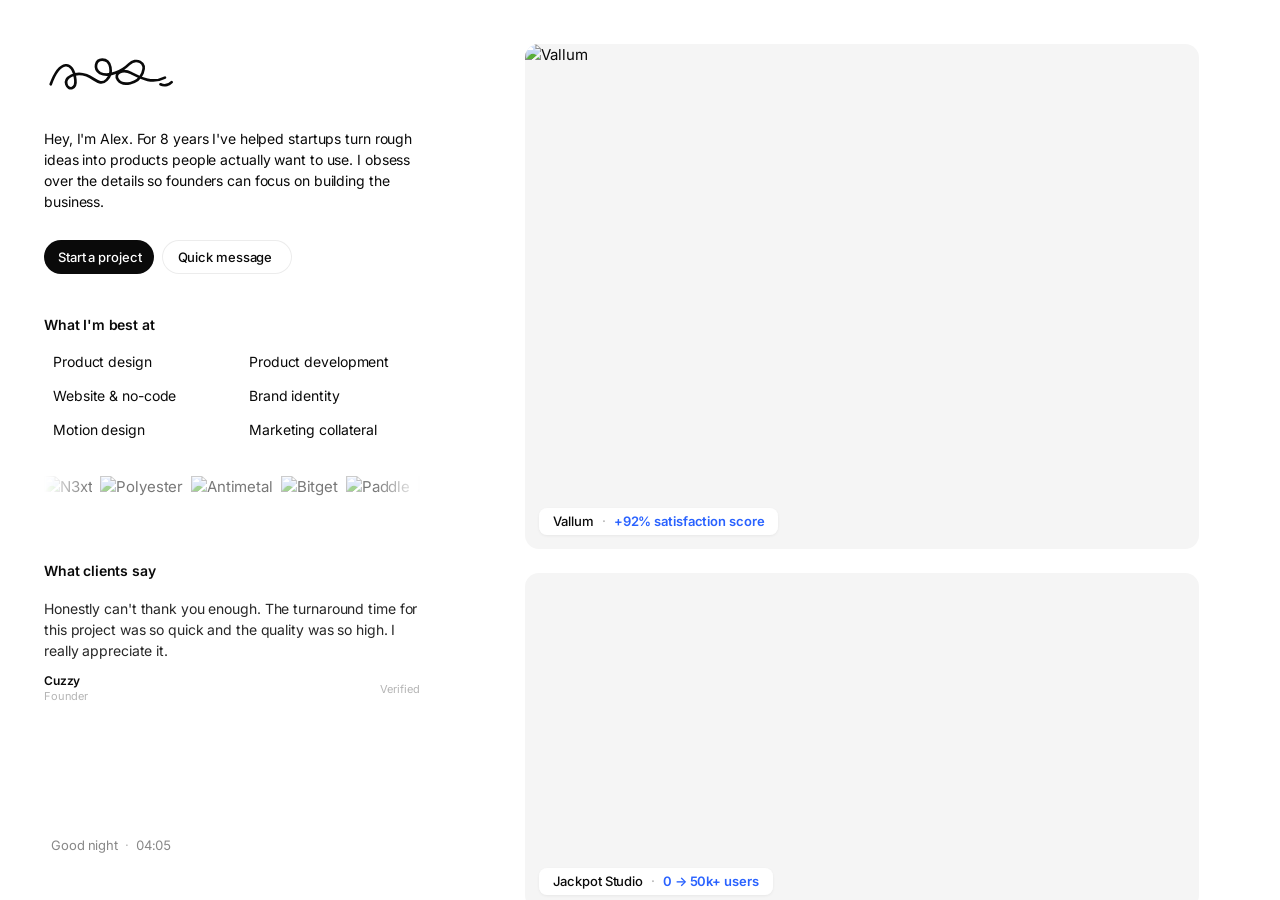
==== commit 4feb05d4: "Update site — 2026-08-06 10:46" ====
--- a/index.html
+++ b/index.html
@@ -228,6 +228,19 @@
 .shot.visible { opacity: 1; transform: translateY(0); }
 /* Shots keep their natural aspect — --shot-scale just trims a little width off
    the column so they breathe. Set it to 100% for edge-to-edge. */
+/* iOS draws its own play button over any <video> that isn't playing — which is
+   what happens whenever autoplay is refused, most often in Low Power Mode.
+   These pseudo-elements are the only handle on that shadow-DOM control. */
+video::-webkit-media-controls,
+video::-webkit-media-controls-panel,
+video::-webkit-media-controls-start-playback-button,
+video::-webkit-media-controls-play-button,
+video::-webkit-media-controls-overlay-play-button {
+  display: none !important;
+  -webkit-appearance: none;
+  opacity: 0 !important;
+}
+
 .shot img, .shot video { width: 100%; height: auto; display: block; }
 .shot-caption {
   position: absolute; left: 14px; bottom: 14px; z-index: 2;
@@ -1023,7 +1036,7 @@
    and the host skips the deploy entirely. */
 const CONTENT_URL = "https://raw.githubusercontent.com/alexclmb/portfolio/main/content.json";
 /*CONTENT_FALLBACK_START*/
-const CONTENT_FALLBACK = {"bio":"Hey, I'm Alex. For 8 years I've helped startups turn rough ideas into products people actually want to use. I obsess over the details so founders can focus on building the business.","telegramUrl":"https://t.me/alexclmb","email":"alex.colombel@gmail.com","ctaPrimaryLabel":"Start a project","ctaSubject":"Project Enquiry","ctaSecondaryLabel":"Quick message","contact":{"accessKey":"970ccfd7-5da1-4fca-a8d8-3afa477fe725","heading":"Start a project","sub":"Tell me what you're building.","budgets":["Under €5k","€5–10k","€10–25k","€25k+","Not sure yet"]},"dims":{"https://res.cloudinary.com/pc2jrabx/image/upload/v1784851712/xch9sacwhrpw04lb6oi6.webp":"2400x1800","https://res.cloudinary.com/pc2jrabx/image/upload/v1784851713/kkx89vdltv0ojvlgbtkn.webp":"2400x1800","https://res.cloudinary.com/pc2jrabx/image/upload/v1784851713/rwby2xa23thy1keahezt.webp":"2400x1800","https://res.cloudinary.com/pc2jrabx/image/upload/v1784851714/ig8ybuzn1uu59qcr1y0q.webp":"2400x1800","https://res.cloudinary.com/pc2jrabx/image/upload/v1784851715/hyg0frtkrn8uslrjkylt.webp":"2400x1800","https://res.cloudinary.com/pc2jrabx/image/upload/v1784851715/idmk0yupvygnm0imdnbe.webp":"2400x1800","https://res.cloudinary.com/pc2jrabx/image/upload/v1784851716/odisbufdiaeelguiwfiz.webp":"2400x1800","https://res.cloudinary.com/pc2jrabx/image/upload/v1784851717/ir60e4te2ribvlty0nfv.webp":"2400x1800","https://res.cloudinary.com/pc2jrabx/image/upload/v1784851717/ju4ygkhomdxfriww7fkn.webp":"2400x1800","https://res.cloudinary.com/pc2jrabx/image/upload/v1784851718/mygb1mzvymbmwvrgw5so.webp":"2400x1800","https://res.cloudinary.com/pc2jrabx/image/upload/v1784851719/clw7rkt5uui2aye7di1o.webp":"2400x1800","https://res.cloudinary.com/pc2jrabx/image/upload/v1784851719/uvudvhehlvrevejzffxk.webp":"2400x1800","https://res.cloudinary.com/pc2jrabx/image/upload/v1784851720/j5o7i9kgc84rwuzibhu5.webp":"2400x1800","https://res.cloudinary.com/pc2jrabx/image/upload/v1784851720/upyaxxg7x0wbgw9lslso.webp":"2400x1800","https://res.cloudinary.com/pc2jrabx/image/upload/v1784851721/encmnlrkpseo3zadtuir.webp":"2400x1800","https://res.cloudinary.com/pc2jrabx/image/upload/v1784851722/qqs2sdbfftmjsbfsuxi8.webp":"2400x1800","https://res.cloudinary.com/pc2jrabx/image/upload/v1784851722/spxgwwcifhblyhiayvnc.webp":"2400x1800","https://res.cloudinary.com/pc2jrabx/image/upload/v1784851723/r8moqolud0x1d2dhbk6v.webp":"2400x1800","https://res.cloudinary.com/pc2jrabx/image/upload/v1784851724/aralr5ydduq0dcou5tfd.webp":"2400x1800","https://res.cloudinary.com/pc2jrabx/image/upload/v1784851724/tnfk9wpshriigubwklxn.webp":"2400x1800","https://res.cloudinary.com/pc2jrabx/video/upload/v1784932907/hyq3gg9oazqlhx72caf3.mp4":"1404x658","https://res.cloudinary.com/pc2jrabx/image/upload/v1784936939/kusvgr5q12u31vg9w6vg.png":"3200x2400","https://res.cloudinary.com/pc2jrabx/image/upload/v1784936941/c2k7astmutqzaanvx0ku.png":"3200x2400","https://res.cloudinary.com/pc2jrabx/image/upload/v1784936943/msropsiyvvqkeazrxais.png":"3200x2400","https://res.cloudinary.com/pc2jrabx/image/upload/v1784936946/cavxvld8e8gmcom9mrkw.png":"3200x2400","https://res.cloudinary.com/pc2jrabx/image/upload/v1784976053/zvcblx5qobolyocrcpeb.svg":"126x24","https://res.cloudinary.com/pc2jrabx/image/upload/v1784976054/ibjjghoabyw73x7zsyti.svg":"126x24","https://res.cloudinary.com/pc2jrabx/image/upload/v1784976056/rnunmbmagctletbulwgv.svg":"126x24","https://res.cloudinary.com/pc2jrabx/image/upload/v1784976057/rphd1rurewqry7tokvv6.svg":"126x24","https://res.cloudinary.com/pc2jrabx/image/upload/v1784976059/sg7wbsnasmzcpdihdh86.svg":"126x24","https://res.cloudinary.com/pc2jrabx/image/upload/v1784976060/nowgfsiixzv34ebz0cvz.svg":"126x24","https://res.cloudinary.com/pc2jrabx/image/upload/v1785014321/vt76kbjfhys0a2s9uorj.png":"1x1","https://res.cloudinary.com/pc2jrabx/image/upload/v1785014575/rvzhrfjxm86scudlx7np.png":"1x1","https://res.cloudinary.com/pc2jrabx/image/upload/v1785014786/ynypkqafosd7jepwecrh.png":"3200x2400","https://res.cloudinary.com/pc2jrabx/image/upload/v1785014798/v88noww02g5yyvgrabbu.png":"3200x2400","https://res.cloudinary.com/pc2jrabx/image/upload/v1785014802/ucwhdfpnukis1nc5jbyi.png":"3200x2400","https://res.cloudinary.com/pc2jrabx/image/upload/v1785014820/jkgqbeofmzwrs4m6bm5w.png":"3200x2400","https://res.cloudinary.com/pc2jrabx/image/upload/v1785014843/zyxog0ix6b0pzvhulln3.png":"3200x2400","https://res.cloudinary.com/pc2jrabx/image/upload/v1785014877/qbdkmfokoimyjgto1hws.png":"3200x2400","https://res.cloudinary.com/pc2jrabx/image/upload/v1785015426/ybb4l81pibwnhvbh6bcw.png":"3200x2400","https://res.cloudinary.com/pc2jrabx/image/upload/v1785015601/nxgw5swr3kas58fsnhyu.png":"3200x2400","https://res.cloudinary.com/pc2jrabx/image/upload/v1785015605/zcjdjtlgwdjn726mo8ee.png":"3200x2400","https://res.cloudinary.com/pc2jrabx/image/upload/v1785015607/ykunpjhf5egnahpcnyzc.png":"3200x2400","https://res.cloudinary.com/pc2jrabx/image/upload/v1785015609/jmujrykimopdtod9ewts.png":"3200x2400","https://res.cloudinary.com/pc2jrabx/image/upload/v1785015618/kir1x0lyxybrwfyspiya.png":"3200x2400","https://res.cloudinary.com/pc2jrabx/video/upload/v1785015938/bvsdtrd78sxro4wwlloh.mp4":"1920x1080","https://res.cloudinary.com/pc2jrabx/image/upload/v1785017506/htzsfjkhxsx6jgynuy2x.png":"3200x2400","https://res.cloudinary.com/pc2jrabx/image/upload/v1785019455/tfphc8lbfbtzcbn0rkjp.png":"3200x2400","https://res.cloudinary.com/pc2jrabx/image/upload/v1785019541/nwf7ayedlhgbltjhnqep.png":"3446x1766","https://res.cloudinary.com/pc2jrabx/image/upload/v1785019615/pdwuwly8yfpsuaprcfwp.png":"3446x1766","https://res.cloudinary.com/pc2jrabx/image/upload/v1785020847/y9o1kpwan8paue8gv97f.png":"1200x244","https://res.cloudinary.com/pc2jrabx/image/upload/v1785020967/lxaugvljbrnjfwvpsg4d.png":"1818x154","https://res.cloudinary.com/pc2jrabx/image/upload/v1785021010/pc7fzo67kjxnt0dsfu1c.png":"1750x150","https://res.cloudinary.com/pc2jrabx/image/upload/v1785021159/aaomilpieixoctnztkpq.png":"1138x194","https://res.cloudinary.com/pc2jrabx/image/upload/v1785021208/bqbds3uerrenlpkw1pig.png":"1064x108","https://res.cloudinary.com/pc2jrabx/image/upload/v1785021270/sqy8bakta920xutzj0na.png":"1074x136","https://res.cloudinary.com/pc2jrabx/image/upload/v1785021294/npg14wkbnsl428wippba.png":"624x118","https://res.cloudinary.com/pc2jrabx/image/upload/v1785021338/tawbpam5id4k6bt7l3ck.png":"994x114","https://res.cloudinary.com/pc2jrabx/image/upload/v1785021377/tjyznybdb1g44tap0tol.png":"1832x240","https://res.cloudinary.com/pc2jrabx/image/upload/v1785022141/zfk757kc5rqneefvchxo.png":"704x378","https://res.cloudinary.com/pc2jrabx/video/upload/v1785962900/cfttspkfcwuubucwrsuo.mp4":"2880x2880","https://res.cloudinary.com/pc2jrabx/image/upload/v1785962962/mq5n11obbbhe9uskrlf7.png":"2400x1438","https://res.cloudinary.com/pc2jrabx/video/upload/v1785963042/mnjoch8ubvcdujanywqx.mp4":"2880x2880","https://res.cloudinary.com/pc2jrabx/video/upload/v1785963636/e9n4js9cmj9flstniipa.mp4":"1600x1200","https://res.cloudinary.com/pc2jrabx/video/upload/v1785963687/lih8w7ms5yjhy3urgfif.mp4":"1600x1200","https://res.cloudinary.com/pc2jrabx/video/upload/v1785963787/dwjb5hnfyu3wicqme4bk.mp4":"1600x1200","https://res.cloudinary.com/pc2jrabx/image/upload/v1785963997/w1buiw138kdcxzrcdlcr.png":"3200x2400","https://res.cloudinary.com/pc2jrabx/image/upload/v1785964074/sn9lvexqopv9wzvvktdy.png":"3200x2400","https://res.cloudinary.com/pc2jrabx/image/upload/v1785964214/r7l8zwvjtbkalq6lu0a0.png":"3200x2400","https://res.cloudinary.com/pc2jrabx/image/upload/v1785964279/e37trpf0a109ncq9ywyd.png":"3200x2400","https://res.cloudinary.com/pc2jrabx/image/upload/v1785964737/tpkvfbzi1ptfz2atbbkq.png":"3200x2400","https://res.cloudinary.com/pc2jrabx/image/upload/v1785964739/ppqo3dyvq09788qfgnlb.png":"3200x2400","https://res.cloudinary.com/pc2jrabx/image/upload/v1785964740/ifxr6kqfy4sle3jpgdcf.png":"3200x2400"},"socials":{"x":"https://x.com/Alexclmb","linkedin":"https://www.linkedin.com/in/alexandrecolombel/","dribbble":"https://dribbble.com/alexcolombel"},"skillsLabel":"What I'm best at","skills":[{"icon":"ri-shapes-line","label":"Product design"},{"icon":"ri-code-s-slash-line","label":"Product development"},{"icon":"ri-global-line","label":"Website & no-code"},{"icon":"ri-sparkling-2-line","label":"Brand identity"},{"icon":"ri-skip-forward-mini-line","label":"Motion design"},{"icon":"ri-mac-line","label":"Marketing collateral"}],"wordmarks":[{"name":"N3xt","logo":"https://res.cloudinary.com/pc2jrabx/image/upload/v1784976053/zvcblx5qobolyocrcpeb.svg"},{"name":"Polyester","logo":"https://res.cloudinary.com/pc2jrabx/image/upload/v1784976054/ibjjghoabyw73x7zsyti.svg"},{"name":"Antimetal","logo":"https://res.cloudinary.com/pc2jrabx/image/upload/v1784976056/rnunmbmagctletbulwgv.svg"},{"name":"Bitget","logo":"https://res.cloudinary.com/pc2jrabx/image/upload/v1784976057/rphd1rurewqry7tokvv6.svg"},{"name":"Paddle","logo":"https://res.cloudinary.com/pc2jrabx/image/upload/v1784976059/sg7wbsnasmzcpdihdh86.svg"},{"name":"Canvas","logo":"https://res.cloudinary.com/pc2jrabx/image/upload/v1784976060/nowgfsiixzv34ebz0cvz.svg"}],"testimonials":[{"quote":"Honestly can't thank you enough.\nThe turnaround time for this project was so quick and the quality was so high.\nI really appreciate it.","name":"Cuzzy","handle":"Founder","avatar":null,"proof":"https://res.cloudinary.com/pc2jrabx/image/upload/v1785020847/y9o1kpwan8paue8gv97f.png"},{"quote":"I would love to work with you more. I love fast turnaround especially from you. Your work has always caught my eye and you've done previous stuff for me which I loved!","name":"Tarun","handle":"CEO of jackpot.bet & studio","avatar":null,"proof":"https://res.cloudinary.com/pc2jrabx/image/upload/v1785022141/zfk757kc5rqneefvchxo.png"},{"quote":"You continuously amaze me with the creativity in these. I love the way the cities and the dots fade in.","name":"Starry","handle":"Founder","avatar":null,"proof":"https://res.cloudinary.com/pc2jrabx/image/upload/v1785021010/pc7fzo67kjxnt0dsfu1c.png"},{"quote":"This looks awesome, perfect. You are really talented. I can only thank you for these super fast returns, your work is awesome.","name":"Moritz","handle":"Founder","avatar":null,"proof":"https://res.cloudinary.com/pc2jrabx/image/upload/v1785021159/aaomilpieixoctnztkpq.png"},{"quote":"Very professional and quick to work with, top quality results as well.","name":"Nick","handle":"Founder","avatar":null,"proof":"https://res.cloudinary.com/pc2jrabx/image/upload/v1785021208/bqbds3uerrenlpkw1pig.png"},{"quote":"The design looks so nice after everything has been put together, probably the cleanest designed site I've seen so far.","name":"Ganz","handle":"Founder","avatar":null,"proof":"https://res.cloudinary.com/pc2jrabx/image/upload/v1785020967/lxaugvljbrnjfwvpsg4d.png"},{"quote":"11/10. A very cool dude who surprises me every time when we work together.","name":"CookLab","handle":"@CookLabIO","avatar":null,"proof":"https://res.cloudinary.com/pc2jrabx/image/upload/v1785021270/sqy8bakta920xutzj0na.png"},{"quote":"Creative, fast & professional.","name":"sevnth","handle":"@txorigin","avatar":null,"proof":"https://res.cloudinary.com/pc2jrabx/image/upload/v1785021294/npg14wkbnsl428wippba.png"},{"quote":"Thank you again for the professionalism. The website is live!","name":"PIATEK9","handle":"p9solutions.it","avatar":null,"proof":"https://res.cloudinary.com/pc2jrabx/image/upload/v1785021377/tjyznybdb1g44tap0tol.png"},{"quote":"Really an awesome job you did Alex on the new website.","name":"Atoms","handle":"@Atoms","avatar":null,"proof":"https://res.cloudinary.com/pc2jrabx/image/upload/v1785021338/tawbpam5id4k6bt7l3ck.png"}],"projects":[{"title":"SmartSolve","client":"SmartSolve","website":"","desc1":"End-to-end product design for an early-stage startup, from initial discovery workshops and user research through to a complete, developer-ready design system. The challenge was creating a scalable interface architecture that could grow alongside the product.","desc2":"The result: a clean, modular UI built in Figma with a full component library, interactive prototype, and handoff documentation. The product launched in Q3 with a 40% improvement in task completion rate measured in usability testing.","blocks":[{"type":"image","image":"https://res.cloudinary.com/pc2jrabx/image/upload/v1784851715/hyg0frtkrn8uslrjkylt.webp","caption":""},{"type":"duo","images":["https://res.cloudinary.com/pc2jrabx/image/upload/v1784851715/idmk0yupvygnm0imdnbe.webp","https://res.cloudinary.com/pc2jrabx/image/upload/v1784851714/ig8ybuzn1uu59qcr1y0q.webp"],"caption":"The mobile app got 100k+ download in the first month after the redesign."},{"type":"image","image":"https://res.cloudinary.com/pc2jrabx/image/upload/v1784851716/odisbufdiaeelguiwfiz.webp","caption":""}],"slug":"smartsolve"},{"title":"Kodai","client":"Kodai","website":"","desc1":"A full mobile experience redesign for a software with over 200k users. The brief was to modernize the visual language while reducing friction in the core user flows: onboarding, navigation, and content discovery.","desc2":"Through extensive user interviews and A/B testing, we simplified the navigation from 6 tabs to 3, introduced a new gesture-based interaction model, and built a motion design system to bring the app to life with purposeful micro-animations.","blocks":[{"type":"image","image":"https://res.cloudinary.com/pc2jrabx/image/upload/v1784851713/kkx89vdltv0ojvlgbtkn.webp","caption":""},{"type":"duo","images":["https://res.cloudinary.com/pc2jrabx/image/upload/v1784851717/ju4ygkhomdxfriww7fkn.webp","https://res.cloudinary.com/pc2jrabx/image/upload/v1784851717/ir60e4te2ribvlty0nfv.webp"],"caption":""},{"type":"image","image":"https://res.cloudinary.com/pc2jrabx/image/upload/v1784851718/mygb1mzvymbmwvrgw5so.webp","caption":""},{"type":"image","image":"https://res.cloudinary.com/pc2jrabx/image/upload/v1785017506/htzsfjkhxsx6jgynuy2x.png","caption":""}],"slug":"kodai"},{"title":"Raena AI","client":"Raena AI","website":"","desc1":"A brand identity and creative strategy project for a B2B SaaS company entering a new market. Starting from a brand audit and competitive analysis, we defined a new visual language, messaging framework, and design direction to resonate with enterprise buyers.","desc2":"Deliverables included a full brand identity system: logo, typography, color palette, illustration style alongside a digital brand guide, marketing site redesign, and a suite of campaign assets.","blocks":[{"type":"image","image":"https://res.cloudinary.com/pc2jrabx/image/upload/v1784851713/rwby2xa23thy1keahezt.webp","caption":""},{"type":"duo","images":["https://res.cloudinary.com/pc2jrabx/image/upload/v1784851719/clw7rkt5uui2aye7di1o.webp","https://res.cloudinary.com/pc2jrabx/image/upload/v1784851719/uvudvhehlvrevejzffxk.webp"],"caption":""},{"type":"duo","images":["https://res.cloudinary.com/pc2jrabx/image/upload/v1784851720/upyaxxg7x0wbgw9lslso.webp","https://res.cloudinary.com/pc2jrabx/image/upload/v1784851720/j5o7i9kgc84rwuzibhu5.webp"],"caption":""},{"type":"image","image":"https://res.cloudinary.com/pc2jrabx/image/upload/v1784851721/encmnlrkpseo3zadtuir.webp","caption":""},{"type":"image","image":"https://res.cloudinary.com/pc2jrabx/video/upload/v1784932907/hyq3gg9oazqlhx72caf3.mp4","caption":""}],"slug":"raena-ai"},{"title":"Vallum","client":"Vallum","website":"","desc1":"Designing the interface layer for an AI-powered analytics platform: a complex dashboard that surfaces real-time data, model outputs, and user controls in a way that feels approachable, not overwhelming.","desc2":"Deep collaboration with engineers and data scientists to translate complexity into a UI that non-technical users could act on confidently. Shipped with a 92% satisfaction score in post-launch surveys.","blocks":[{"type":"image","image":"https://res.cloudinary.com/pc2jrabx/image/upload/v1784851722/qqs2sdbfftmjsbfsuxi8.webp","caption":""},{"type":"duo","images":["https://res.cloudinary.com/pc2jrabx/image/upload/v1784851722/spxgwwcifhblyhiayvnc.webp","https://res.cloudinary.com/pc2jrabx/image/upload/v1784851712/xch9sacwhrpw04lb6oi6.webp"],"caption":""},{"type":"image","image":"https://res.cloudinary.com/pc2jrabx/image/upload/v1784936939/kusvgr5q12u31vg9w6vg.png","caption":""},{"type":"duo","images":["https://res.cloudinary.com/pc2jrabx/image/upload/v1784936941/c2k7astmutqzaanvx0ku.png","https://res.cloudinary.com/pc2jrabx/image/upload/v1784936943/msropsiyvvqkeazrxais.png"],"caption":""},{"type":"image","image":"https://res.cloudinary.com/pc2jrabx/image/upload/v1784936946/cavxvld8e8gmcom9mrkw.png","caption":""}],"slug":"vallum"},{"title":"Bau Match","client":"Bau Match","website":"","desc1":"","desc2":"","blocks":[{"type":"image","image":"https://res.cloudinary.com/pc2jrabx/image/upload/v1785014786/ynypkqafosd7jepwecrh.png","caption":""},{"type":"image","image":"https://res.cloudinary.com/pc2jrabx/image/upload/v1785015426/ybb4l81pibwnhvbh6bcw.png","caption":""},{"type":"image","image":"https://res.cloudinary.com/pc2jrabx/image/upload/v1785014798/v88noww02g5yyvgrabbu.png","caption":""},{"type":"image","image":"https://res.cloudinary.com/pc2jrabx/image/upload/v1785014820/jkgqbeofmzwrs4m6bm5w.png","caption":""},{"type":"image","image":"https://res.cloudinary.com/pc2jrabx/image/upload/v1785014802/ucwhdfpnukis1nc5jbyi.png","caption":""}],"slug":"bau-match"},{"title":"Emaily","client":"Emaily","website":"","desc1":"","desc2":"","blocks":[{"type":"image","image":"https://res.cloudinary.com/pc2jrabx/image/upload/v1785015601/nxgw5swr3kas58fsnhyu.png","caption":""},{"type":"image","image":"https://res.cloudinary.com/pc2jrabx/image/upload/v1785015605/zcjdjtlgwdjn726mo8ee.png","caption":""},{"type":"image","image":"https://res.cloudinary.com/pc2jrabx/image/upload/v1785015607/ykunpjhf5egnahpcnyzc.png","caption":""},{"type":"image","image":"https://res.cloudinary.com/pc2jrabx/image/upload/v1785015609/jmujrykimopdtod9ewts.png","caption":""},{"type":"image","image":"https://res.cloudinary.com/pc2jrabx/video/upload/v1785015938/bvsdtrd78sxro4wwlloh.mp4","caption":""}],"slug":"emaily"},{"title":"Jackpot Studio","client":"Jackpot Studio","website":"","desc1":"I joined Jackpot Studios at the very beginning as its first designer and built the studio's visual language from the ground up. As Art Director I've shipped 30+ casino titles, slots, table games and originals. Owning game UI, art direction and animation on each one, along with the design systems, operator tools and marketing assets that sit around them.","desc2":"The job is as much direction as it is design. I set the direction for each title and work with illustrators, 3D artists and other designers to carry it through to the final build, so thirty-odd games still read as one studio. It's paid off where it counts: aggregators have repeatedly singled out the quality of our game design, and the systems behind it let us keep shipping at that bar without slowing down.","blocks":[{"type":"duo","images":["https://res.cloudinary.com/pc2jrabx/video/upload/v1785963687/lih8w7ms5yjhy3urgfif.mp4","https://res.cloudinary.com/pc2jrabx/video/upload/v1785963787/dwjb5hnfyu3wicqme4bk.mp4"],"caption":"Game animations"},{"type":"image","image":"https://res.cloudinary.com/pc2jrabx/image/upload/v1785962962/mq5n11obbbhe9uskrlf7.png","caption":"Game UI"},{"type":"image","image":"https://res.cloudinary.com/pc2jrabx/image/upload/v1785963997/w1buiw138kdcxzrcdlcr.png","caption":"Marketing website"},{"type":"image","image":"https://res.cloudinary.com/pc2jrabx/image/upload/v1785964074/sn9lvexqopv9wzvvktdy.png","caption":""},{"type":"duo","images":["https://res.cloudinary.com/pc2jrabx/image/upload/v1785964214/r7l8zwvjtbkalq6lu0a0.png","https://res.cloudinary.com/pc2jrabx/image/upload/v1785964279/e37trpf0a109ncq9ywyd.png"],"caption":"Craps UI and game assets"},{"type":"image","image":"https://res.cloudinary.com/pc2jrabx/image/upload/v1785964740/ifxr6kqfy4sle3jpgdcf.png","caption":"Plinko UI and game design"},{"type":"duo","images":["https://res.cloudinary.com/pc2jrabx/image/upload/v1785964737/tpkvfbzi1ptfz2atbbkq.png","https://res.cloudinary.com/pc2jrabx/image/upload/v1785964739/ppqo3dyvq09788qfgnlb.png"],"caption":""}],"slug":"jackpot-studio"}],"stream":[{"image":"https://res.cloudinary.com/pc2jrabx/image/upload/v1784851712/xch9sacwhrpw04lb6oi6.webp","projectIdx":3,"caption":"Vallum","metric":"+92% satisfaction score"},{"image":"https://res.cloudinary.com/pc2jrabx/image/upload/v1785015618/kir1x0lyxybrwfyspiya.png","projectIdx":5,"caption":"Emaily","metric":"+80% MRR"},{"image":"https://res.cloudinary.com/pc2jrabx/image/upload/v1784851713/rwby2xa23thy1keahezt.webp","projectIdx":2,"caption":"Raena AI","metric":"0 → 1M+ users"},{"image":"https://res.cloudinary.com/pc2jrabx/video/upload/v1785963636/e9n4js9cmj9flstniipa.mp4","projectIdx":6,"caption":"Jackpot Studio","metric":"0 → 50k+ users"},{"image":"https://res.cloudinary.com/pc2jrabx/image/upload/v1784851714/ig8ybuzn1uu59qcr1y0q.webp","projectIdx":0,"caption":"SmartSolve","metric":"0 → 500k+ users"},{"image":"https://res.cloudinary.com/pc2jrabx/image/upload/v1784851713/kkx89vdltv0ojvlgbtkn.webp","projectIdx":1,"caption":"Kodai ","metric":"0 → 50k+ users"},{"image":"https://res.cloudinary.com/pc2jrabx/image/upload/v1785014877/qbdkmfokoimyjgto1hws.png","projectIdx":4,"caption":"Bau Match","metric":"+60% MRR"}],"publishedAt":"2026-08-05T22:07:37.372Z","savedAt":"2026-08-05T22:07:37.372Z"};
+const CONTENT_FALLBACK = {"bio":"Hey, I'm Alex. For 8 years I've helped startups turn rough ideas into products people actually want to use. I obsess over the details so founders can focus on building the business.","telegramUrl":"https://t.me/alexclmb","email":"alex.colombel@gmail.com","ctaPrimaryLabel":"Start a project","ctaSubject":"Project Enquiry","ctaSecondaryLabel":"Quick message","contact":{"accessKey":"970ccfd7-5da1-4fca-a8d8-3afa477fe725","heading":"Start a project","sub":"Tell me what you're building.","budgets":["Under €5k","€5–10k","€10–25k","€25k+","Not sure yet"]},"dims":{"https://res.cloudinary.com/pc2jrabx/image/upload/v1784851712/xch9sacwhrpw04lb6oi6.webp":"2400x1800","https://res.cloudinary.com/pc2jrabx/image/upload/v1784851713/kkx89vdltv0ojvlgbtkn.webp":"2400x1800","https://res.cloudinary.com/pc2jrabx/image/upload/v1784851713/rwby2xa23thy1keahezt.webp":"2400x1800","https://res.cloudinary.com/pc2jrabx/image/upload/v1784851714/ig8ybuzn1uu59qcr1y0q.webp":"2400x1800","https://res.cloudinary.com/pc2jrabx/image/upload/v1784851715/hyg0frtkrn8uslrjkylt.webp":"2400x1800","https://res.cloudinary.com/pc2jrabx/image/upload/v1784851715/idmk0yupvygnm0imdnbe.webp":"2400x1800","https://res.cloudinary.com/pc2jrabx/image/upload/v1784851716/odisbufdiaeelguiwfiz.webp":"2400x1800","https://res.cloudinary.com/pc2jrabx/image/upload/v1784851717/ir60e4te2ribvlty0nfv.webp":"2400x1800","https://res.cloudinary.com/pc2jrabx/image/upload/v1784851717/ju4ygkhomdxfriww7fkn.webp":"2400x1800","https://res.cloudinary.com/pc2jrabx/image/upload/v1784851718/mygb1mzvymbmwvrgw5so.webp":"2400x1800","https://res.cloudinary.com/pc2jrabx/image/upload/v1784851719/clw7rkt5uui2aye7di1o.webp":"2400x1800","https://res.cloudinary.com/pc2jrabx/image/upload/v1784851719/uvudvhehlvrevejzffxk.webp":"2400x1800","https://res.cloudinary.com/pc2jrabx/image/upload/v1784851720/j5o7i9kgc84rwuzibhu5.webp":"2400x1800","https://res.cloudinary.com/pc2jrabx/image/upload/v1784851720/upyaxxg7x0wbgw9lslso.webp":"2400x1800","https://res.cloudinary.com/pc2jrabx/image/upload/v1784851721/encmnlrkpseo3zadtuir.webp":"2400x1800","https://res.cloudinary.com/pc2jrabx/image/upload/v1784851722/qqs2sdbfftmjsbfsuxi8.webp":"2400x1800","https://res.cloudinary.com/pc2jrabx/image/upload/v1784851722/spxgwwcifhblyhiayvnc.webp":"2400x1800","https://res.cloudinary.com/pc2jrabx/image/upload/v1784851723/r8moqolud0x1d2dhbk6v.webp":"2400x1800","https://res.cloudinary.com/pc2jrabx/image/upload/v1784851724/aralr5ydduq0dcou5tfd.webp":"2400x1800","https://res.cloudinary.com/pc2jrabx/image/upload/v1784851724/tnfk9wpshriigubwklxn.webp":"2400x1800","https://res.cloudinary.com/pc2jrabx/video/upload/v1784932907/hyq3gg9oazqlhx72caf3.mp4":"1404x658","https://res.cloudinary.com/pc2jrabx/image/upload/v1784936939/kusvgr5q12u31vg9w6vg.png":"3200x2400","https://res.cloudinary.com/pc2jrabx/image/upload/v1784936941/c2k7astmutqzaanvx0ku.png":"3200x2400","https://res.cloudinary.com/pc2jrabx/image/upload/v1784936943/msropsiyvvqkeazrxais.png":"3200x2400","https://res.cloudinary.com/pc2jrabx/image/upload/v1784936946/cavxvld8e8gmcom9mrkw.png":"3200x2400","https://res.cloudinary.com/pc2jrabx/image/upload/v1784976053/zvcblx5qobolyocrcpeb.svg":"126x24","https://res.cloudinary.com/pc2jrabx/image/upload/v1784976054/ibjjghoabyw73x7zsyti.svg":"126x24","https://res.cloudinary.com/pc2jrabx/image/upload/v1784976056/rnunmbmagctletbulwgv.svg":"126x24","https://res.cloudinary.com/pc2jrabx/image/upload/v1784976057/rphd1rurewqry7tokvv6.svg":"126x24","https://res.cloudinary.com/pc2jrabx/image/upload/v1784976059/sg7wbsnasmzcpdihdh86.svg":"126x24","https://res.cloudinary.com/pc2jrabx/image/upload/v1784976060/nowgfsiixzv34ebz0cvz.svg":"126x24","https://res.cloudinary.com/pc2jrabx/image/upload/v1785014321/vt76kbjfhys0a2s9uorj.png":"1x1","https://res.cloudinary.com/pc2jrabx/image/upload/v1785014575/rvzhrfjxm86scudlx7np.png":"1x1","https://res.cloudinary.com/pc2jrabx/image/upload/v1785014786/ynypkqafosd7jepwecrh.png":"3200x2400","https://res.cloudinary.com/pc2jrabx/image/upload/v1785014798/v88noww02g5yyvgrabbu.png":"3200x2400","https://res.cloudinary.com/pc2jrabx/image/upload/v1785014802/ucwhdfpnukis1nc5jbyi.png":"3200x2400","https://res.cloudinary.com/pc2jrabx/image/upload/v1785014820/jkgqbeofmzwrs4m6bm5w.png":"3200x2400","https://res.cloudinary.com/pc2jrabx/image/upload/v1785014843/zyxog0ix6b0pzvhulln3.png":"3200x2400","https://res.cloudinary.com/pc2jrabx/image/upload/v1785014877/qbdkmfokoimyjgto1hws.png":"3200x2400","https://res.cloudinary.com/pc2jrabx/image/upload/v1785015426/ybb4l81pibwnhvbh6bcw.png":"3200x2400","https://res.cloudinary.com/pc2jrabx/image/upload/v1785015601/nxgw5swr3kas58fsnhyu.png":"3200x2400","https://res.cloudinary.com/pc2jrabx/image/upload/v1785015605/zcjdjtlgwdjn726mo8ee.png":"3200x2400","https://res.cloudinary.com/pc2jrabx/image/upload/v1785015607/ykunpjhf5egnahpcnyzc.png":"3200x2400","https://res.cloudinary.com/pc2jrabx/image/upload/v1785015609/jmujrykimopdtod9ewts.png":"3200x2400","https://res.cloudinary.com/pc2jrabx/image/upload/v1785015618/kir1x0lyxybrwfyspiya.png":"3200x2400","https://res.cloudinary.com/pc2jrabx/video/upload/v1785015938/bvsdtrd78sxro4wwlloh.mp4":"1920x1080","https://res.cloudinary.com/pc2jrabx/image/upload/v1785017506/htzsfjkhxsx6jgynuy2x.png":"3200x2400","https://res.cloudinary.com/pc2jrabx/image/upload/v1785019455/tfphc8lbfbtzcbn0rkjp.png":"3200x2400","https://res.cloudinary.com/pc2jrabx/image/upload/v1785019541/nwf7ayedlhgbltjhnqep.png":"3446x1766","https://res.cloudinary.com/pc2jrabx/image/upload/v1785019615/pdwuwly8yfpsuaprcfwp.png":"3446x1766","https://res.cloudinary.com/pc2jrabx/image/upload/v1785020847/y9o1kpwan8paue8gv97f.png":"1200x244","https://res.cloudinary.com/pc2jrabx/image/upload/v1785020967/lxaugvljbrnjfwvpsg4d.png":"1818x154","https://res.cloudinary.com/pc2jrabx/image/upload/v1785021010/pc7fzo67kjxnt0dsfu1c.png":"1750x150","https://res.cloudinary.com/pc2jrabx/image/upload/v1785021159/aaomilpieixoctnztkpq.png":"1138x194","https://res.cloudinary.com/pc2jrabx/image/upload/v1785021208/bqbds3uerrenlpkw1pig.png":"1064x108","https://res.cloudinary.com/pc2jrabx/image/upload/v1785021270/sqy8bakta920xutzj0na.png":"1074x136","https://res.cloudinary.com/pc2jrabx/image/upload/v1785021294/npg14wkbnsl428wippba.png":"624x118","https://res.cloudinary.com/pc2jrabx/image/upload/v1785021338/tawbpam5id4k6bt7l3ck.png":"994x114","https://res.cloudinary.com/pc2jrabx/image/upload/v1785021377/tjyznybdb1g44tap0tol.png":"1832x240","https://res.cloudinary.com/pc2jrabx/image/upload/v1785022141/zfk757kc5rqneefvchxo.png":"704x378","https://res.cloudinary.com/pc2jrabx/video/upload/v1785962900/cfttspkfcwuubucwrsuo.mp4":"2880x2880","https://res.cloudinary.com/pc2jrabx/image/upload/v1785962962/mq5n11obbbhe9uskrlf7.png":"2400x1438","https://res.cloudinary.com/pc2jrabx/video/upload/v1785963042/mnjoch8ubvcdujanywqx.mp4":"2880x2880","https://res.cloudinary.com/pc2jrabx/video/upload/v1785963636/e9n4js9cmj9flstniipa.mp4":"1600x1200","https://res.cloudinary.com/pc2jrabx/video/upload/v1785963687/lih8w7ms5yjhy3urgfif.mp4":"1600x1200","https://res.cloudinary.com/pc2jrabx/video/upload/v1785963787/dwjb5hnfyu3wicqme4bk.mp4":"1600x1200","https://res.cloudinary.com/pc2jrabx/image/upload/v1785963997/w1buiw138kdcxzrcdlcr.png":"3200x2400","https://res.cloudinary.com/pc2jrabx/image/upload/v1785964074/sn9lvexqopv9wzvvktdy.png":"3200x2400","https://res.cloudinary.com/pc2jrabx/image/upload/v1785964214/r7l8zwvjtbkalq6lu0a0.png":"3200x2400","https://res.cloudinary.com/pc2jrabx/image/upload/v1785964279/e37trpf0a109ncq9ywyd.png":"3200x2400","https://res.cloudinary.com/pc2jrabx/image/upload/v1785964737/tpkvfbzi1ptfz2atbbkq.png":"3200x2400","https://res.cloudinary.com/pc2jrabx/image/upload/v1785964739/ppqo3dyvq09788qfgnlb.png":"3200x2400","https://res.cloudinary.com/pc2jrabx/image/upload/v1785964740/ifxr6kqfy4sle3jpgdcf.png":"3200x2400","https://res.cloudinary.com/pc2jrabx/video/upload/v1785968557/zmpbqmw12qkpbqp3bsuw.mp4":"1920x1080","https://res.cloudinary.com/pc2jrabx/video/upload/v1785968593/zk8xtgepkqikvjoe5mgb.mp4":"1440x1440","https://res.cloudinary.com/pc2jrabx/video/upload/v1785968618/bghajlrfe40tye5o60bi.mp4":"1440x1440","https://res.cloudinary.com/pc2jrabx/video/upload/v1785968682/xmwqdpbpm9g01zfvbslw.mp4":"3552x2160","https://res.cloudinary.com/pc2jrabx/video/upload/v1785968695/omgpmnmmak988yc2abbm.mp4":"1920x1080","https://res.cloudinary.com/pc2jrabx/video/upload/v1785968746/l6exun01wx7clmwof7qg.mp4":"2834x2160","https://res.cloudinary.com/pc2jrabx/video/upload/v1785968774/abxsnolx70z7mm6qhx0z.mp4":"3524x2352","https://res.cloudinary.com/pc2jrabx/image/upload/v1785969271/rwhxyhrcp1uobpvu3khu.png":"3200x2400","https://res.cloudinary.com/pc2jrabx/image/upload/v1785969282/henv6etuzi3urlsyx6qh.png":"3200x2400","https://res.cloudinary.com/pc2jrabx/image/upload/v1785969284/qtt6f0rjttgbrtzfhfce.png":"3200x2400","https://res.cloudinary.com/pc2jrabx/image/upload/v1785969369/juep6uqiuf5otzdhpuh8.png":"3200x2400"},"socials":{"x":"https://x.com/Alexclmb","linkedin":"https://www.linkedin.com/in/alexandrecolombel/","dribbble":"https://dribbble.com/alexcolombel"},"skillsLabel":"What I'm best at","skills":[{"icon":"ri-shapes-line","label":"Product design"},{"icon":"ri-code-s-slash-line","label":"Product development"},{"icon":"ri-global-line","label":"Website & no-code"},{"icon":"ri-sparkling-2-line","label":"Brand identity"},{"icon":"ri-skip-forward-mini-line","label":"Motion design"},{"icon":"ri-mac-line","label":"Marketing collateral"}],"wordmarks":[{"name":"N3xt","logo":"https://res.cloudinary.com/pc2jrabx/image/upload/v1784976053/zvcblx5qobolyocrcpeb.svg"},{"name":"Polyester","logo":"https://res.cloudinary.com/pc2jrabx/image/upload/v1784976054/ibjjghoabyw73x7zsyti.svg"},{"name":"Antimetal","logo":"https://res.cloudinary.com/pc2jrabx/image/upload/v1784976056/rnunmbmagctletbulwgv.svg"},{"name":"Bitget","logo":"https://res.cloudinary.com/pc2jrabx/image/upload/v1784976057/rphd1rurewqry7tokvv6.svg"},{"name":"Paddle","logo":"https://res.cloudinary.com/pc2jrabx/image/upload/v1784976059/sg7wbsnasmzcpdihdh86.svg"},{"name":"Canvas","logo":"https://res.cloudinary.com/pc2jrabx/image/upload/v1784976060/nowgfsiixzv34ebz0cvz.svg"}],"testimonials":[{"quote":"Honestly can't thank you enough.\nThe turnaround time for this project was so quick and the quality was so high.\nI really appreciate it.","name":"Cuzzy","handle":"Founder","avatar":null,"proof":"https://res.cloudinary.com/pc2jrabx/image/upload/v1785020847/y9o1kpwan8paue8gv97f.png"},{"quote":"I would love to work with you more. I love fast turnaround especially from you. Your work has always caught my eye and you've done previous stuff for me which I loved!","name":"Tarun","handle":"CEO of jackpot.bet & studio","avatar":null,"proof":"https://res.cloudinary.com/pc2jrabx/image/upload/v1785022141/zfk757kc5rqneefvchxo.png"},{"quote":"You continuously amaze me with the creativity in these. I love the way the cities and the dots fade in.","name":"Starry","handle":"Founder","avatar":null,"proof":"https://res.cloudinary.com/pc2jrabx/image/upload/v1785021010/pc7fzo67kjxnt0dsfu1c.png"},{"quote":"This looks awesome, perfect. You are really talented. I can only thank you for these super fast returns, your work is awesome.","name":"Moritz","handle":"Founder","avatar":null,"proof":"https://res.cloudinary.com/pc2jrabx/image/upload/v1785021159/aaomilpieixoctnztkpq.png"},{"quote":"Very professional and quick to work with, top quality results as well.","name":"Nick","handle":"Founder","avatar":null,"proof":"https://res.cloudinary.com/pc2jrabx/image/upload/v1785021208/bqbds3uerrenlpkw1pig.png"},{"quote":"The design looks so nice after everything has been put together, probably the cleanest designed site I've seen so far.","name":"Ganz","handle":"Founder","avatar":null,"proof":"https://res.cloudinary.com/pc2jrabx/image/upload/v1785020967/lxaugvljbrnjfwvpsg4d.png"},{"quote":"11/10. A very cool dude who surprises me every time when we work together.","name":"CookLab","handle":"@CookLabIO","avatar":null,"proof":"https://res.cloudinary.com/pc2jrabx/image/upload/v1785021270/sqy8bakta920xutzj0na.png"},{"quote":"Creative, fast & professional.","name":"sevnth","handle":"@txorigin","avatar":null,"proof":"https://res.cloudinary.com/pc2jrabx/image/upload/v1785021294/npg14wkbnsl428wippba.png"},{"quote":"Thank you again for the professionalism. The website is live!","name":"PIATEK9","handle":"p9solutions.it","avatar":null,"proof":"https://res.cloudinary.com/pc2jrabx/image/upload/v1785021377/tjyznybdb1g44tap0tol.png"},{"quote":"Really an awesome job you did Alex on the new website.","name":"Atoms","handle":"@Atoms","avatar":null,"proof":"https://res.cloudinary.com/pc2jrabx/image/upload/v1785021338/tawbpam5id4k6bt7l3ck.png"}],"projects":[{"title":"SmartSolve","client":"SmartSolve","website":"","desc1":"End-to-end product design for an early-stage startup, from initial discovery workshops and user research through to a complete, developer-ready design system. The challenge was creating a scalable interface architecture that could grow alongside the product.","desc2":"The result: a clean, modular UI built in Figma with a full component library, interactive prototype, and handoff documentation. The product launched in Q3 with a 40% improvement in task completion rate measured in usability testing.","blocks":[{"type":"image","image":"https://res.cloudinary.com/pc2jrabx/image/upload/v1784851715/hyg0frtkrn8uslrjkylt.webp","caption":""},{"type":"duo","images":["https://res.cloudinary.com/pc2jrabx/image/upload/v1784851715/idmk0yupvygnm0imdnbe.webp","https://res.cloudinary.com/pc2jrabx/image/upload/v1784851714/ig8ybuzn1uu59qcr1y0q.webp"],"caption":"The mobile app got 100k+ download in the first month after the redesign."},{"type":"image","image":"https://res.cloudinary.com/pc2jrabx/image/upload/v1784851716/odisbufdiaeelguiwfiz.webp","caption":""}],"slug":"smartsolve"},{"title":"Kodai","client":"Kodai","website":"","desc1":"A full mobile experience redesign for a software with over 200k users. The brief was to modernize the visual language while reducing friction in the core user flows: onboarding, navigation, and content discovery.","desc2":"Through extensive user interviews and A/B testing, we simplified the navigation from 6 tabs to 3, introduced a new gesture-based interaction model, and built a motion design system to bring the app to life with purposeful micro-animations.","blocks":[{"type":"image","image":"https://res.cloudinary.com/pc2jrabx/image/upload/v1784851713/kkx89vdltv0ojvlgbtkn.webp","caption":""},{"type":"duo","images":["https://res.cloudinary.com/pc2jrabx/image/upload/v1784851717/ju4ygkhomdxfriww7fkn.webp","https://res.cloudinary.com/pc2jrabx/image/upload/v1784851717/ir60e4te2ribvlty0nfv.webp"],"caption":""},{"type":"image","image":"https://res.cloudinary.com/pc2jrabx/image/upload/v1784851718/mygb1mzvymbmwvrgw5so.webp","caption":""},{"type":"image","image":"https://res.cloudinary.com/pc2jrabx/image/upload/v1785017506/htzsfjkhxsx6jgynuy2x.png","caption":""}],"slug":"kodai"},{"title":"Raena AI","client":"Raena AI","website":"","desc1":"A brand identity and creative strategy project for a B2B SaaS company entering a new market. Starting from a brand audit and competitive analysis, we defined a new visual language, messaging framework, and design direction to resonate with enterprise buyers.","desc2":"Deliverables included a full brand identity system: logo, typography, color palette, illustration style alongside a digital brand guide, marketing site redesign, and a suite of campaign assets.","blocks":[{"type":"image","image":"https://res.cloudinary.com/pc2jrabx/image/upload/v1784851713/rwby2xa23thy1keahezt.webp","caption":""},{"type":"duo","images":["https://res.cloudinary.com/pc2jrabx/image/upload/v1784851719/clw7rkt5uui2aye7di1o.webp","https://res.cloudinary.com/pc2jrabx/image/upload/v1784851719/uvudvhehlvrevejzffxk.webp"],"caption":""},{"type":"duo","images":["https://res.cloudinary.com/pc2jrabx/image/upload/v1784851720/upyaxxg7x0wbgw9lslso.webp","https://res.cloudinary.com/pc2jrabx/image/upload/v1784851720/j5o7i9kgc84rwuzibhu5.webp"],"caption":""},{"type":"image","image":"https://res.cloudinary.com/pc2jrabx/image/upload/v1784851721/encmnlrkpseo3zadtuir.webp","caption":""},{"type":"image","image":"https://res.cloudinary.com/pc2jrabx/video/upload/v1784932907/hyq3gg9oazqlhx72caf3.mp4","caption":""}],"slug":"raena-ai"},{"title":"Vallum","client":"Vallum","website":"","desc1":"Designing the interface layer for an AI-powered analytics platform: a complex dashboard that surfaces real-time data, model outputs, and user controls in a way that feels approachable, not overwhelming.","desc2":"Deep collaboration with engineers and data scientists to translate complexity into a UI that non-technical users could act on confidently. Shipped with a 92% satisfaction score in post-launch surveys.","blocks":[{"type":"image","image":"https://res.cloudinary.com/pc2jrabx/image/upload/v1784851722/qqs2sdbfftmjsbfsuxi8.webp","caption":""},{"type":"duo","images":["https://res.cloudinary.com/pc2jrabx/image/upload/v1784851722/spxgwwcifhblyhiayvnc.webp","https://res.cloudinary.com/pc2jrabx/image/upload/v1784851712/xch9sacwhrpw04lb6oi6.webp"],"caption":""},{"type":"image","image":"https://res.cloudinary.com/pc2jrabx/image/upload/v1784936939/kusvgr5q12u31vg9w6vg.png","caption":""},{"type":"duo","images":["https://res.cloudinary.com/pc2jrabx/image/upload/v1784936941/c2k7astmutqzaanvx0ku.png","https://res.cloudinary.com/pc2jrabx/image/upload/v1784936943/msropsiyvvqkeazrxais.png"],"caption":""},{"type":"image","image":"https://res.cloudinary.com/pc2jrabx/image/upload/v1784936946/cavxvld8e8gmcom9mrkw.png","caption":""}],"slug":"vallum"},{"title":"Bau Match","client":"Bau Match","website":"","desc1":"","desc2":"","blocks":[{"type":"image","image":"https://res.cloudinary.com/pc2jrabx/image/upload/v1785014786/ynypkqafosd7jepwecrh.png","caption":""},{"type":"image","image":"https://res.cloudinary.com/pc2jrabx/image/upload/v1785015426/ybb4l81pibwnhvbh6bcw.png","caption":""},{"type":"image","image":"https://res.cloudinary.com/pc2jrabx/image/upload/v1785014798/v88noww02g5yyvgrabbu.png","caption":""},{"type":"image","image":"https://res.cloudinary.com/pc2jrabx/image/upload/v1785014820/jkgqbeofmzwrs4m6bm5w.png","caption":""},{"type":"image","image":"https://res.cloudinary.com/pc2jrabx/image/upload/v1785014802/ucwhdfpnukis1nc5jbyi.png","caption":""}],"slug":"bau-match"},{"title":"Emaily","client":"Emaily","website":"","desc1":"","desc2":"","blocks":[{"type":"image","image":"https://res.cloudinary.com/pc2jrabx/image/upload/v1785015601/nxgw5swr3kas58fsnhyu.png","caption":""},{"type":"image","image":"https://res.cloudinary.com/pc2jrabx/image/upload/v1785015605/zcjdjtlgwdjn726mo8ee.png","caption":""},{"type":"image","image":"https://res.cloudinary.com/pc2jrabx/image/upload/v1785015607/ykunpjhf5egnahpcnyzc.png","caption":""},{"type":"image","image":"https://res.cloudinary.com/pc2jrabx/image/upload/v1785015609/jmujrykimopdtod9ewts.png","caption":""},{"type":"image","image":"https://res.cloudinary.com/pc2jrabx/video/upload/v1785015938/bvsdtrd78sxro4wwlloh.mp4","caption":""}],"slug":"emaily"},{"title":"Jackpot Studio","client":"Jackpot Studio","website":"","desc1":"I joined Jackpot Studios at the very beginning as its first designer and built the studio's visual language from the ground up. As Art Director I've shipped 30+ casino titles, slots, table games and originals. Owning game UI, art direction and animation on each one, along with the design systems, operator tools and marketing assets that sit around them.","desc2":"The job is as much direction as it is design. I set the direction for each title and work with illustrators, 3D artists and other designers to carry it through to the final build, so thirty-odd games still read as one studio. It's paid off where it counts: aggregators have repeatedly singled out the quality of our game design, and the systems behind it let us keep shipping at that bar without slowing down.","blocks":[{"type":"duo","images":["https://res.cloudinary.com/pc2jrabx/video/upload/v1785963687/lih8w7ms5yjhy3urgfif.mp4","https://res.cloudinary.com/pc2jrabx/video/upload/v1785963787/dwjb5hnfyu3wicqme4bk.mp4"],"caption":"Game animations"},{"type":"image","image":"https://res.cloudinary.com/pc2jrabx/image/upload/v1785962962/mq5n11obbbhe9uskrlf7.png","caption":"Game UI"},{"type":"image","image":"https://res.cloudinary.com/pc2jrabx/image/upload/v1785963997/w1buiw138kdcxzrcdlcr.png","caption":"Marketing website"},{"type":"image","image":"https://res.cloudinary.com/pc2jrabx/image/upload/v1785964074/sn9lvexqopv9wzvvktdy.png","caption":""},{"type":"duo","images":["https://res.cloudinary.com/pc2jrabx/image/upload/v1785964214/r7l8zwvjtbkalq6lu0a0.png","https://res.cloudinary.com/pc2jrabx/image/upload/v1785964279/e37trpf0a109ncq9ywyd.png"],"caption":"Craps UI and game assets"},{"type":"image","image":"https://res.cloudinary.com/pc2jrabx/image/upload/v1785969369/juep6uqiuf5otzdhpuh8.png","caption":""},{"type":"image","image":"https://res.cloudinary.com/pc2jrabx/image/upload/v1785964740/ifxr6kqfy4sle3jpgdcf.png","caption":"Plinko UI and game design"},{"type":"image","image":"https://res.cloudinary.com/pc2jrabx/image/upload/v1785969271/rwhxyhrcp1uobpvu3khu.png","caption":"Mobile UI"},{"type":"duo","images":["https://res.cloudinary.com/pc2jrabx/video/upload/v1785968593/zk8xtgepkqikvjoe5mgb.mp4","https://res.cloudinary.com/pc2jrabx/video/upload/v1785968618/bghajlrfe40tye5o60bi.mp4"],"caption":"Slots symbols"},{"type":"duo","images":["https://res.cloudinary.com/pc2jrabx/video/upload/v1785968682/xmwqdpbpm9g01zfvbslw.mp4","https://res.cloudinary.com/pc2jrabx/video/upload/v1785968695/omgpmnmmak988yc2abbm.mp4"],"caption":""},{"type":"duo","images":["https://res.cloudinary.com/pc2jrabx/video/upload/v1785968746/l6exun01wx7clmwof7qg.mp4","https://res.cloudinary.com/pc2jrabx/video/upload/v1785968774/abxsnolx70z7mm6qhx0z.mp4"],"caption":"Backgrounds animated"},{"type":"duo","images":["https://res.cloudinary.com/pc2jrabx/image/upload/v1785969282/henv6etuzi3urlsyx6qh.png","https://res.cloudinary.com/pc2jrabx/image/upload/v1785969284/qtt6f0rjttgbrtzfhfce.png"],"caption":"Thumbnails"}],"slug":"jackpot-studio"}],"stream":[{"image":"https://res.cloudinary.com/pc2jrabx/image/upload/v1784851712/xch9sacwhrpw04lb6oi6.webp","projectIdx":3,"caption":"Vallum","metric":"+92% satisfaction score"},{"image":"https://res.cloudinary.com/pc2jrabx/video/upload/v1785963636/e9n4js9cmj9flstniipa.mp4","projectIdx":6,"caption":"Jackpot Studio","metric":"0 → 50k+ users"},{"image":"https://res.cloudinary.com/pc2jrabx/image/upload/v1785015618/kir1x0lyxybrwfyspiya.png","projectIdx":5,"caption":"Emaily","metric":"+80% MRR"},{"image":"https://res.cloudinary.com/pc2jrabx/image/upload/v1784851713/rwby2xa23thy1keahezt.webp","projectIdx":2,"caption":"Raena AI","metric":"0 → 1M+ users"},{"image":"https://res.cloudinary.com/pc2jrabx/image/upload/v1784851714/ig8ybuzn1uu59qcr1y0q.webp","projectIdx":0,"caption":"SmartSolve","metric":"0 → 500k+ users"},{"image":"https://res.cloudinary.com/pc2jrabx/image/upload/v1784851713/kkx89vdltv0ojvlgbtkn.webp","projectIdx":1,"caption":"Kodai ","metric":"0 → 50k+ users"},{"image":"https://res.cloudinary.com/pc2jrabx/image/upload/v1785014877/qbdkmfokoimyjgto1hws.png","projectIdx":4,"caption":"Bau Match","metric":"+60% MRR"}],"publishedAt":"2026-08-05T22:40:21.780Z","savedAt":"2026-08-05T22:40:21.780Z"};
 /*CONTENT_FALLBACK_END*/
 
 let CONTENT = CONTENT_FALLBACK;
@@ -1079,10 +1092,12 @@
   shots.innerHTML = imgs.map((src, i) => {
     const url = cdnAt(src, 900);
     const media = isVideoSrc(src)
-      ? '<video src="' + url + '" muted loop autoplay playsinline></video>'
+      ? '<video src="' + url + '" poster="' + cdnPoster(src, 900) + '"' +
+        ' muted loop autoplay playsinline preload="metadata" disablepictureinpicture></video>'
       : '<img src="' + url + '" alt="" loading="lazy" decoding="async">';
     return '<div class="cv-shot' + (i === 0 ? ' is-on' : '') + '">' + media + '</div>';
   }).join('');
+  primeVideos(shots);
 
   const items = (c.testimonials || []).filter(t => (t.quote || '').trim());
   if (!items.length) { tm.hidden = true; tm.innerHTML = ''; }
@@ -1484,6 +1499,38 @@
 updateStatus();
 setInterval(updateStatus, 15000);
 
+/* ═════════ VIDEO AUTOPLAY ═════════
+   Inline autoplay needs muted + playsinline, and the attributes alone aren't
+   always enough — Safari wants the properties set too. Even then a refusal is
+   possible (Low Power Mode, data saver), so the poster stands in and the play
+   is retried on the first user gesture, which lifts the restriction. */
+function primeVideos(root) {
+  (root || document).querySelectorAll('video').forEach(v => {
+    v.muted = true;
+    v.defaultMuted = true;
+    v.playsInline = true;
+    v.setAttribute('webkit-playsinline', '');   /* older iOS */
+    v.disableRemotePlayback = true;
+    const p = v.play();
+    if (p && p.catch) p.catch(() => { /* poster stays up; retried on gesture */ });
+  });
+}
+
+(function retryVideosOnGesture() {
+  const once = () => {
+    primeVideos(document);
+    ['touchstart', 'pointerdown', 'keydown'].forEach(e =>
+      window.removeEventListener(e, once, true));
+  };
+  ['touchstart', 'pointerdown', 'keydown'].forEach(e =>
+    window.addEventListener(e, once, { capture: true, passive: true }));
+
+  /* a tab returning to the foreground gets another go */
+  document.addEventListener('visibilitychange', () => {
+    if (!document.hidden) primeVideos(document);
+  });
+})();
+
 /* ═════════ LOAD CONTENT ═════════
    The page never waits on the network to render. It paints straight away from
    the best copy it already has — the one cached from your last visit, or the
@@ -1902,6 +1949,7 @@
   renderSkills(c);
   renderWordmarks(c);
   renderStream(c);
+  primeVideos(document.getElementById('stream'));
 
   /* content is in — drop the skeletons */
   document.body.classList.add('is-loaded');
@@ -2014,6 +2062,7 @@
   document.getElementById('dDesc2').textContent  = p.desc2;
   const blocksEl = document.getElementById('dBlocks');
   blocksEl.innerHTML = blocksHtml(p);
+  primeVideos(blocksEl);
   blocksEl.querySelectorAll('img').forEach(img => {
     if (img.complete && img.naturalWidth) img.setAttribute('data-ready', '');
   });
@@ -2135,6 +2184,8 @@
     lbImg.removeAttribute('src');
     lbVideo.src = src;
     lbVideo.poster = cdnPoster(src, 1600);
+    lbVideo.muted = true;
+    lbVideo.playsInline = true;
     lbVideo.play().catch(() => {});
   } else {
     lbVideo.pause();
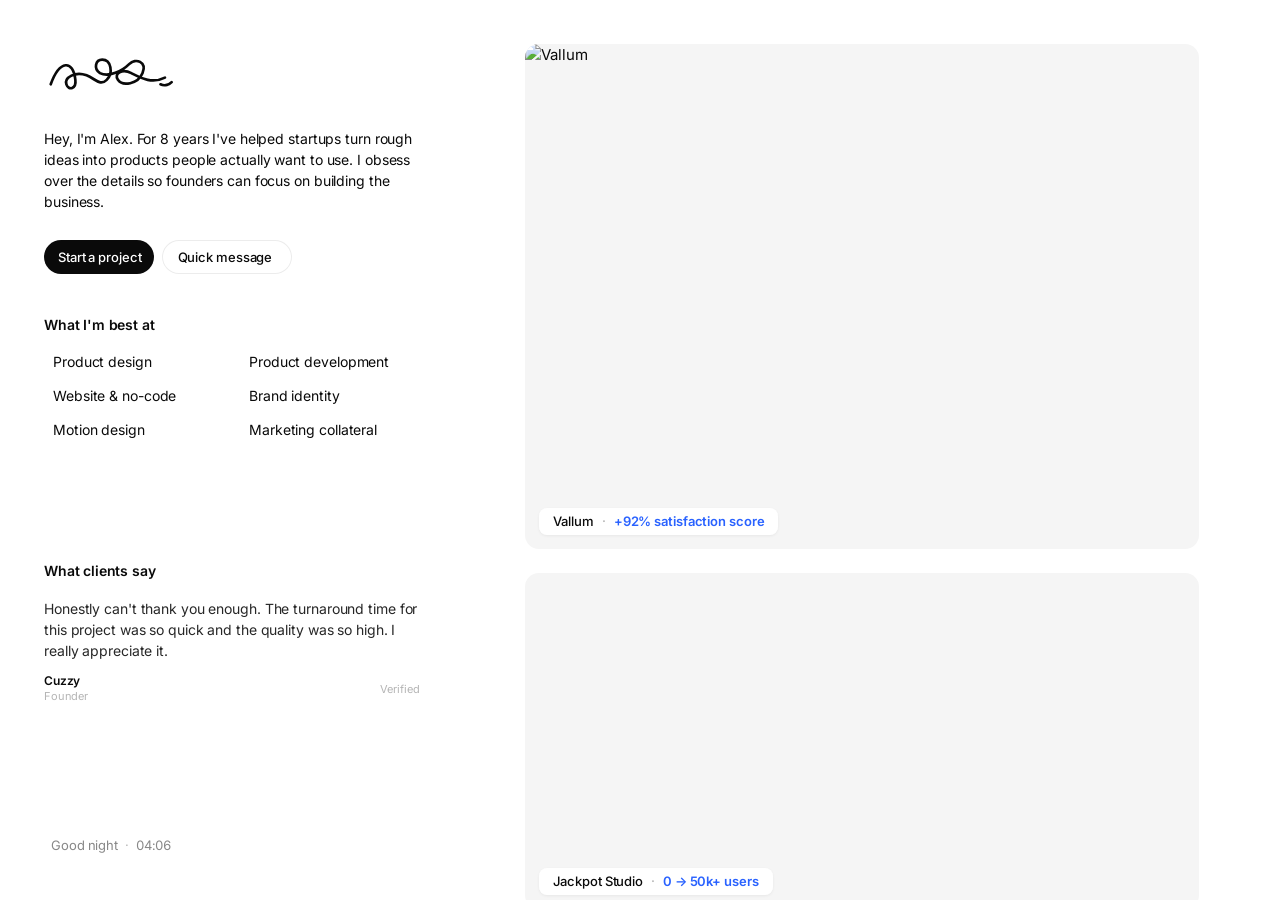
==== commit 2f64a242: "Update site — 2026-08-06 22:36" ====
--- a/index.html
+++ b/index.html
@@ -126,7 +126,7 @@
    still tiny while their images are loading. That's why it crawled on a cold
    load and lurched after a hover. */
 .sb-carousel-track {
-  display: flex; align-items: center; gap: 8px;
+  display: flex; align-items: center; gap: 40px;
   width: max-content;
   animation: sbScroll var(--wm-duration, 28s) linear infinite;
   animation-play-state: paused;
@@ -330,17 +330,66 @@
 .detail-body { padding: 28px 36px 0; }
 /* Title + close stay pinned while the case study scrolls under them —
    frosted rather than a solid bar, so the content reads through it. */
+/* ── sticky header ──
+   The blur and the white tint both ramp out downward instead of stopping on a
+   hard line. A single masked blur layer would fade its *opacity*, which still
+   reads as an edge; three layers at decreasing radii, each masked to end
+   earlier than the last, ramp the actual blur radius from 20px to nothing.
+   The header itself carries no background — the layers do — so the title and
+   close button stay perfectly sharp on top. */
 .detail-header {
   position: sticky; top: 0; z-index: 5;
   margin: -28px -36px 24px; padding: 22px 36px 16px;
-  background: rgba(255, 255, 255, .68);
-  -webkit-backdrop-filter: blur(16px) saturate(160%);
-  backdrop-filter: blur(16px) saturate(160%);
-  /* backdrop-filter makes this its own containing block, so the panel's
-     border-radius no longer clips it and its square top corners painted over
-     the rounded ones. Matching the radius here restores them. Scoped to this
-     header only — nothing else in the panel touches an edge. */
+  background: none;
+}
+.dh-veil {
+  position: absolute; left: 0; right: 0; top: 0;
+  bottom: -46px;              /* the ramp continues past the header box */
+  pointer-events: none;
   border-radius: 16px 16px 0 0;
+  overflow: hidden;           /* keeps the layers inside the panel's corners */
+}
+.dh-veil span {
+  position: absolute; inset: 0;
+  display: block;
+}
+/* strongest blur, ends soonest */
+.dh-veil .dh-b1 {
+  -webkit-backdrop-filter: blur(20px) saturate(165%);
+  backdrop-filter: blur(20px) saturate(165%);
+  -webkit-mask-image: linear-gradient(to bottom, #000 0%, #000 34%, transparent 62%);
+  mask-image: linear-gradient(to bottom, #000 0%, #000 34%, transparent 62%);
+}
+.dh-veil .dh-b2 {
+  -webkit-backdrop-filter: blur(9px) saturate(150%);
+  backdrop-filter: blur(9px) saturate(150%);
+  -webkit-mask-image: linear-gradient(to bottom, #000 0%, #000 52%, transparent 80%);
+  mask-image: linear-gradient(to bottom, #000 0%, #000 52%, transparent 80%);
+}
+/* faintest blur, carries furthest — this is what removes the visible edge */
+.dh-veil .dh-b3 {
+  -webkit-backdrop-filter: blur(3px);
+  backdrop-filter: blur(3px);
+  -webkit-mask-image: linear-gradient(to bottom, #000 0%, #000 68%, transparent 100%);
+  mask-image: linear-gradient(to bottom, #000 0%, #000 68%, transparent 100%);
+}
+/* the white wash, fading on its own curve so the colour doesn't stop abruptly */
+.dh-veil .dh-tint {
+  background: linear-gradient(to bottom,
+    rgba(255,255,255,.94) 0%,
+    rgba(255,255,255,.88) 38%,
+    rgba(255,255,255,.55) 66%,
+    rgba(255,255,255,0) 100%);
+}
+/* content above the veil */
+.detail-title-row { position: relative; z-index: 1; }
+
+@supports not ((backdrop-filter: blur(1px)) or (-webkit-backdrop-filter: blur(1px))) {
+  /* no backdrop-filter — the tint alone still separates the title from the art */
+  .dh-veil .dh-tint {
+    background: linear-gradient(to bottom,
+      var(--bg) 0%, var(--bg) 55%, rgba(255,255,255,0) 100%);
+  }
 }
 .detail-title-row {
   display: flex; align-items: center; justify-content: space-between;
@@ -353,7 +402,9 @@
 /* ── case-study body: full-width shots, two-ups and prose, in author order.
    One --db-gap drives both the vertical rhythm and the two-up gutter, so the
    space above and below a row matches the space between a pair. ── */
-.detail-blocks { margin-top: var(--db-gap); display: flex; flex-direction: column; gap: var(--db-gap); }
+/* The gap between blocks stays tight; the step down from the overview copy is
+   a section break and needs more room than that. */
+.detail-blocks { margin-top: 40px; display: flex; flex-direction: column; gap: var(--db-gap); }
 .db-figure { margin: 0; }
 /* Consecutive screenshots often both end and begin in near-white, so without a
    boundary they read as one overlapping mess. The hairline ring defines where
@@ -785,6 +836,7 @@
   .detail-body { padding: 24px 20px 0; }
   .detail-title { font-size: 22px; }
   .detail-header { margin: -24px -20px 20px; padding: 18px 20px 14px; }
+  .detail-blocks { margin-top: 30px; }
   .detail-cta-wrap { margin: 22px 0 0; padding-bottom: 22px; }
   :root { --shot-scale: 100%; --db-gap: 18px; }
   .db-duo { grid-template-columns: 1fr; }
@@ -906,6 +958,9 @@
   <div class="detail-panel" id="detailPanel">
     <div class="detail-body">
       <div class="detail-header">
+        <div class="dh-veil" aria-hidden="true">
+          <span class="dh-b1"></span><span class="dh-b2"></span><span class="dh-b3"></span><span class="dh-tint"></span>
+        </div>
         <div class="detail-title-row">
           <h2 class="detail-title" id="dTitle"></h2>
           <button class="close-btn" id="detailClose" aria-label="Close"><i class="ri-close-line"></i></button>
@@ -1036,7 +1091,7 @@
    and the host skips the deploy entirely. */
 const CONTENT_URL = "https://raw.githubusercontent.com/alexclmb/portfolio/main/content.json";
 /*CONTENT_FALLBACK_START*/
-const CONTENT_FALLBACK = {"bio":"Hey, I'm Alex. For 8 years I've helped startups turn rough ideas into products people actually want to use. I obsess over the details so founders can focus on building the business.","telegramUrl":"https://t.me/alexclmb","email":"alex.colombel@gmail.com","ctaPrimaryLabel":"Start a project","ctaSubject":"Project Enquiry","ctaSecondaryLabel":"Quick message","contact":{"accessKey":"970ccfd7-5da1-4fca-a8d8-3afa477fe725","heading":"Start a project","sub":"Tell me what you're building.","budgets":["Under €5k","€5–10k","€10–25k","€25k+","Not sure yet"]},"dims":{"https://res.cloudinary.com/pc2jrabx/image/upload/v1784851712/xch9sacwhrpw04lb6oi6.webp":"2400x1800","https://res.cloudinary.com/pc2jrabx/image/upload/v1784851713/kkx89vdltv0ojvlgbtkn.webp":"2400x1800","https://res.cloudinary.com/pc2jrabx/image/upload/v1784851713/rwby2xa23thy1keahezt.webp":"2400x1800","https://res.cloudinary.com/pc2jrabx/image/upload/v1784851714/ig8ybuzn1uu59qcr1y0q.webp":"2400x1800","https://res.cloudinary.com/pc2jrabx/image/upload/v1784851715/hyg0frtkrn8uslrjkylt.webp":"2400x1800","https://res.cloudinary.com/pc2jrabx/image/upload/v1784851715/idmk0yupvygnm0imdnbe.webp":"2400x1800","https://res.cloudinary.com/pc2jrabx/image/upload/v1784851716/odisbufdiaeelguiwfiz.webp":"2400x1800","https://res.cloudinary.com/pc2jrabx/image/upload/v1784851717/ir60e4te2ribvlty0nfv.webp":"2400x1800","https://res.cloudinary.com/pc2jrabx/image/upload/v1784851717/ju4ygkhomdxfriww7fkn.webp":"2400x1800","https://res.cloudinary.com/pc2jrabx/image/upload/v1784851718/mygb1mzvymbmwvrgw5so.webp":"2400x1800","https://res.cloudinary.com/pc2jrabx/image/upload/v1784851719/clw7rkt5uui2aye7di1o.webp":"2400x1800","https://res.cloudinary.com/pc2jrabx/image/upload/v1784851719/uvudvhehlvrevejzffxk.webp":"2400x1800","https://res.cloudinary.com/pc2jrabx/image/upload/v1784851720/j5o7i9kgc84rwuzibhu5.webp":"2400x1800","https://res.cloudinary.com/pc2jrabx/image/upload/v1784851720/upyaxxg7x0wbgw9lslso.webp":"2400x1800","https://res.cloudinary.com/pc2jrabx/image/upload/v1784851721/encmnlrkpseo3zadtuir.webp":"2400x1800","https://res.cloudinary.com/pc2jrabx/image/upload/v1784851722/qqs2sdbfftmjsbfsuxi8.webp":"2400x1800","https://res.cloudinary.com/pc2jrabx/image/upload/v1784851722/spxgwwcifhblyhiayvnc.webp":"2400x1800","https://res.cloudinary.com/pc2jrabx/image/upload/v1784851723/r8moqolud0x1d2dhbk6v.webp":"2400x1800","https://res.cloudinary.com/pc2jrabx/image/upload/v1784851724/aralr5ydduq0dcou5tfd.webp":"2400x1800","https://res.cloudinary.com/pc2jrabx/image/upload/v1784851724/tnfk9wpshriigubwklxn.webp":"2400x1800","https://res.cloudinary.com/pc2jrabx/video/upload/v1784932907/hyq3gg9oazqlhx72caf3.mp4":"1404x658","https://res.cloudinary.com/pc2jrabx/image/upload/v1784936939/kusvgr5q12u31vg9w6vg.png":"3200x2400","https://res.cloudinary.com/pc2jrabx/image/upload/v1784936941/c2k7astmutqzaanvx0ku.png":"3200x2400","https://res.cloudinary.com/pc2jrabx/image/upload/v1784936943/msropsiyvvqkeazrxais.png":"3200x2400","https://res.cloudinary.com/pc2jrabx/image/upload/v1784936946/cavxvld8e8gmcom9mrkw.png":"3200x2400","https://res.cloudinary.com/pc2jrabx/image/upload/v1784976053/zvcblx5qobolyocrcpeb.svg":"126x24","https://res.cloudinary.com/pc2jrabx/image/upload/v1784976054/ibjjghoabyw73x7zsyti.svg":"126x24","https://res.cloudinary.com/pc2jrabx/image/upload/v1784976056/rnunmbmagctletbulwgv.svg":"126x24","https://res.cloudinary.com/pc2jrabx/image/upload/v1784976057/rphd1rurewqry7tokvv6.svg":"126x24","https://res.cloudinary.com/pc2jrabx/image/upload/v1784976059/sg7wbsnasmzcpdihdh86.svg":"126x24","https://res.cloudinary.com/pc2jrabx/image/upload/v1784976060/nowgfsiixzv34ebz0cvz.svg":"126x24","https://res.cloudinary.com/pc2jrabx/image/upload/v1785014321/vt76kbjfhys0a2s9uorj.png":"1x1","https://res.cloudinary.com/pc2jrabx/image/upload/v1785014575/rvzhrfjxm86scudlx7np.png":"1x1","https://res.cloudinary.com/pc2jrabx/image/upload/v1785014786/ynypkqafosd7jepwecrh.png":"3200x2400","https://res.cloudinary.com/pc2jrabx/image/upload/v1785014798/v88noww02g5yyvgrabbu.png":"3200x2400","https://res.cloudinary.com/pc2jrabx/image/upload/v1785014802/ucwhdfpnukis1nc5jbyi.png":"3200x2400","https://res.cloudinary.com/pc2jrabx/image/upload/v1785014820/jkgqbeofmzwrs4m6bm5w.png":"3200x2400","https://res.cloudinary.com/pc2jrabx/image/upload/v1785014843/zyxog0ix6b0pzvhulln3.png":"3200x2400","https://res.cloudinary.com/pc2jrabx/image/upload/v1785014877/qbdkmfokoimyjgto1hws.png":"3200x2400","https://res.cloudinary.com/pc2jrabx/image/upload/v1785015426/ybb4l81pibwnhvbh6bcw.png":"3200x2400","https://res.cloudinary.com/pc2jrabx/image/upload/v1785015601/nxgw5swr3kas58fsnhyu.png":"3200x2400","https://res.cloudinary.com/pc2jrabx/image/upload/v1785015605/zcjdjtlgwdjn726mo8ee.png":"3200x2400","https://res.cloudinary.com/pc2jrabx/image/upload/v1785015607/ykunpjhf5egnahpcnyzc.png":"3200x2400","https://res.cloudinary.com/pc2jrabx/image/upload/v1785015609/jmujrykimopdtod9ewts.png":"3200x2400","https://res.cloudinary.com/pc2jrabx/image/upload/v1785015618/kir1x0lyxybrwfyspiya.png":"3200x2400","https://res.cloudinary.com/pc2jrabx/video/upload/v1785015938/bvsdtrd78sxro4wwlloh.mp4":"1920x1080","https://res.cloudinary.com/pc2jrabx/image/upload/v1785017506/htzsfjkhxsx6jgynuy2x.png":"3200x2400","https://res.cloudinary.com/pc2jrabx/image/upload/v1785019455/tfphc8lbfbtzcbn0rkjp.png":"3200x2400","https://res.cloudinary.com/pc2jrabx/image/upload/v1785019541/nwf7ayedlhgbltjhnqep.png":"3446x1766","https://res.cloudinary.com/pc2jrabx/image/upload/v1785019615/pdwuwly8yfpsuaprcfwp.png":"3446x1766","https://res.cloudinary.com/pc2jrabx/image/upload/v1785020847/y9o1kpwan8paue8gv97f.png":"1200x244","https://res.cloudinary.com/pc2jrabx/image/upload/v1785020967/lxaugvljbrnjfwvpsg4d.png":"1818x154","https://res.cloudinary.com/pc2jrabx/image/upload/v1785021010/pc7fzo67kjxnt0dsfu1c.png":"1750x150","https://res.cloudinary.com/pc2jrabx/image/upload/v1785021159/aaomilpieixoctnztkpq.png":"1138x194","https://res.cloudinary.com/pc2jrabx/image/upload/v1785021208/bqbds3uerrenlpkw1pig.png":"1064x108","https://res.cloudinary.com/pc2jrabx/image/upload/v1785021270/sqy8bakta920xutzj0na.png":"1074x136","https://res.cloudinary.com/pc2jrabx/image/upload/v1785021294/npg14wkbnsl428wippba.png":"624x118","https://res.cloudinary.com/pc2jrabx/image/upload/v1785021338/tawbpam5id4k6bt7l3ck.png":"994x114","https://res.cloudinary.com/pc2jrabx/image/upload/v1785021377/tjyznybdb1g44tap0tol.png":"1832x240","https://res.cloudinary.com/pc2jrabx/image/upload/v1785022141/zfk757kc5rqneefvchxo.png":"704x378","https://res.cloudinary.com/pc2jrabx/video/upload/v1785962900/cfttspkfcwuubucwrsuo.mp4":"2880x2880","https://res.cloudinary.com/pc2jrabx/image/upload/v1785962962/mq5n11obbbhe9uskrlf7.png":"2400x1438","https://res.cloudinary.com/pc2jrabx/video/upload/v1785963042/mnjoch8ubvcdujanywqx.mp4":"2880x2880","https://res.cloudinary.com/pc2jrabx/video/upload/v1785963636/e9n4js9cmj9flstniipa.mp4":"1600x1200","https://res.cloudinary.com/pc2jrabx/video/upload/v1785963687/lih8w7ms5yjhy3urgfif.mp4":"1600x1200","https://res.cloudinary.com/pc2jrabx/video/upload/v1785963787/dwjb5hnfyu3wicqme4bk.mp4":"1600x1200","https://res.cloudinary.com/pc2jrabx/image/upload/v1785963997/w1buiw138kdcxzrcdlcr.png":"3200x2400","https://res.cloudinary.com/pc2jrabx/image/upload/v1785964074/sn9lvexqopv9wzvvktdy.png":"3200x2400","https://res.cloudinary.com/pc2jrabx/image/upload/v1785964214/r7l8zwvjtbkalq6lu0a0.png":"3200x2400","https://res.cloudinary.com/pc2jrabx/image/upload/v1785964279/e37trpf0a109ncq9ywyd.png":"3200x2400","https://res.cloudinary.com/pc2jrabx/image/upload/v1785964737/tpkvfbzi1ptfz2atbbkq.png":"3200x2400","https://res.cloudinary.com/pc2jrabx/image/upload/v1785964739/ppqo3dyvq09788qfgnlb.png":"3200x2400","https://res.cloudinary.com/pc2jrabx/image/upload/v1785964740/ifxr6kqfy4sle3jpgdcf.png":"3200x2400","https://res.cloudinary.com/pc2jrabx/video/upload/v1785968557/zmpbqmw12qkpbqp3bsuw.mp4":"1920x1080","https://res.cloudinary.com/pc2jrabx/video/upload/v1785968593/zk8xtgepkqikvjoe5mgb.mp4":"1440x1440","https://res.cloudinary.com/pc2jrabx/video/upload/v1785968618/bghajlrfe40tye5o60bi.mp4":"1440x1440","https://res.cloudinary.com/pc2jrabx/video/upload/v1785968682/xmwqdpbpm9g01zfvbslw.mp4":"3552x2160","https://res.cloudinary.com/pc2jrabx/video/upload/v1785968695/omgpmnmmak988yc2abbm.mp4":"1920x1080","https://res.cloudinary.com/pc2jrabx/video/upload/v1785968746/l6exun01wx7clmwof7qg.mp4":"2834x2160","https://res.cloudinary.com/pc2jrabx/video/upload/v1785968774/abxsnolx70z7mm6qhx0z.mp4":"3524x2352","https://res.cloudinary.com/pc2jrabx/image/upload/v1785969271/rwhxyhrcp1uobpvu3khu.png":"3200x2400","https://res.cloudinary.com/pc2jrabx/image/upload/v1785969282/henv6etuzi3urlsyx6qh.png":"3200x2400","https://res.cloudinary.com/pc2jrabx/image/upload/v1785969284/qtt6f0rjttgbrtzfhfce.png":"3200x2400","https://res.cloudinary.com/pc2jrabx/image/upload/v1785969369/juep6uqiuf5otzdhpuh8.png":"3200x2400"},"socials":{"x":"https://x.com/Alexclmb","linkedin":"https://www.linkedin.com/in/alexandrecolombel/","dribbble":"https://dribbble.com/alexcolombel"},"skillsLabel":"What I'm best at","skills":[{"icon":"ri-shapes-line","label":"Product design"},{"icon":"ri-code-s-slash-line","label":"Product development"},{"icon":"ri-global-line","label":"Website & no-code"},{"icon":"ri-sparkling-2-line","label":"Brand identity"},{"icon":"ri-skip-forward-mini-line","label":"Motion design"},{"icon":"ri-mac-line","label":"Marketing collateral"}],"wordmarks":[{"name":"N3xt","logo":"https://res.cloudinary.com/pc2jrabx/image/upload/v1784976053/zvcblx5qobolyocrcpeb.svg"},{"name":"Polyester","logo":"https://res.cloudinary.com/pc2jrabx/image/upload/v1784976054/ibjjghoabyw73x7zsyti.svg"},{"name":"Antimetal","logo":"https://res.cloudinary.com/pc2jrabx/image/upload/v1784976056/rnunmbmagctletbulwgv.svg"},{"name":"Bitget","logo":"https://res.cloudinary.com/pc2jrabx/image/upload/v1784976057/rphd1rurewqry7tokvv6.svg"},{"name":"Paddle","logo":"https://res.cloudinary.com/pc2jrabx/image/upload/v1784976059/sg7wbsnasmzcpdihdh86.svg"},{"name":"Canvas","logo":"https://res.cloudinary.com/pc2jrabx/image/upload/v1784976060/nowgfsiixzv34ebz0cvz.svg"}],"testimonials":[{"quote":"Honestly can't thank you enough.\nThe turnaround time for this project was so quick and the quality was so high.\nI really appreciate it.","name":"Cuzzy","handle":"Founder","avatar":null,"proof":"https://res.cloudinary.com/pc2jrabx/image/upload/v1785020847/y9o1kpwan8paue8gv97f.png"},{"quote":"I would love to work with you more. I love fast turnaround especially from you. Your work has always caught my eye and you've done previous stuff for me which I loved!","name":"Tarun","handle":"CEO of jackpot.bet & studio","avatar":null,"proof":"https://res.cloudinary.com/pc2jrabx/image/upload/v1785022141/zfk757kc5rqneefvchxo.png"},{"quote":"You continuously amaze me with the creativity in these. I love the way the cities and the dots fade in.","name":"Starry","handle":"Founder","avatar":null,"proof":"https://res.cloudinary.com/pc2jrabx/image/upload/v1785021010/pc7fzo67kjxnt0dsfu1c.png"},{"quote":"This looks awesome, perfect. You are really talented. I can only thank you for these super fast returns, your work is awesome.","name":"Moritz","handle":"Founder","avatar":null,"proof":"https://res.cloudinary.com/pc2jrabx/image/upload/v1785021159/aaomilpieixoctnztkpq.png"},{"quote":"Very professional and quick to work with, top quality results as well.","name":"Nick","handle":"Founder","avatar":null,"proof":"https://res.cloudinary.com/pc2jrabx/image/upload/v1785021208/bqbds3uerrenlpkw1pig.png"},{"quote":"The design looks so nice after everything has been put together, probably the cleanest designed site I've seen so far.","name":"Ganz","handle":"Founder","avatar":null,"proof":"https://res.cloudinary.com/pc2jrabx/image/upload/v1785020967/lxaugvljbrnjfwvpsg4d.png"},{"quote":"11/10. A very cool dude who surprises me every time when we work together.","name":"CookLab","handle":"@CookLabIO","avatar":null,"proof":"https://res.cloudinary.com/pc2jrabx/image/upload/v1785021270/sqy8bakta920xutzj0na.png"},{"quote":"Creative, fast & professional.","name":"sevnth","handle":"@txorigin","avatar":null,"proof":"https://res.cloudinary.com/pc2jrabx/image/upload/v1785021294/npg14wkbnsl428wippba.png"},{"quote":"Thank you again for the professionalism. The website is live!","name":"PIATEK9","handle":"p9solutions.it","avatar":null,"proof":"https://res.cloudinary.com/pc2jrabx/image/upload/v1785021377/tjyznybdb1g44tap0tol.png"},{"quote":"Really an awesome job you did Alex on the new website.","name":"Atoms","handle":"@Atoms","avatar":null,"proof":"https://res.cloudinary.com/pc2jrabx/image/upload/v1785021338/tawbpam5id4k6bt7l3ck.png"}],"projects":[{"title":"SmartSolve","client":"SmartSolve","website":"","desc1":"End-to-end product design for an early-stage startup, from initial discovery workshops and user research through to a complete, developer-ready design system. The challenge was creating a scalable interface architecture that could grow alongside the product.","desc2":"The result: a clean, modular UI built in Figma with a full component library, interactive prototype, and handoff documentation. The product launched in Q3 with a 40% improvement in task completion rate measured in usability testing.","blocks":[{"type":"image","image":"https://res.cloudinary.com/pc2jrabx/image/upload/v1784851715/hyg0frtkrn8uslrjkylt.webp","caption":""},{"type":"duo","images":["https://res.cloudinary.com/pc2jrabx/image/upload/v1784851715/idmk0yupvygnm0imdnbe.webp","https://res.cloudinary.com/pc2jrabx/image/upload/v1784851714/ig8ybuzn1uu59qcr1y0q.webp"],"caption":"The mobile app got 100k+ download in the first month after the redesign."},{"type":"image","image":"https://res.cloudinary.com/pc2jrabx/image/upload/v1784851716/odisbufdiaeelguiwfiz.webp","caption":""}],"slug":"smartsolve"},{"title":"Kodai","client":"Kodai","website":"","desc1":"A full mobile experience redesign for a software with over 200k users. The brief was to modernize the visual language while reducing friction in the core user flows: onboarding, navigation, and content discovery.","desc2":"Through extensive user interviews and A/B testing, we simplified the navigation from 6 tabs to 3, introduced a new gesture-based interaction model, and built a motion design system to bring the app to life with purposeful micro-animations.","blocks":[{"type":"image","image":"https://res.cloudinary.com/pc2jrabx/image/upload/v1784851713/kkx89vdltv0ojvlgbtkn.webp","caption":""},{"type":"duo","images":["https://res.cloudinary.com/pc2jrabx/image/upload/v1784851717/ju4ygkhomdxfriww7fkn.webp","https://res.cloudinary.com/pc2jrabx/image/upload/v1784851717/ir60e4te2ribvlty0nfv.webp"],"caption":""},{"type":"image","image":"https://res.cloudinary.com/pc2jrabx/image/upload/v1784851718/mygb1mzvymbmwvrgw5so.webp","caption":""},{"type":"image","image":"https://res.cloudinary.com/pc2jrabx/image/upload/v1785017506/htzsfjkhxsx6jgynuy2x.png","caption":""}],"slug":"kodai"},{"title":"Raena AI","client":"Raena AI","website":"","desc1":"A brand identity and creative strategy project for a B2B SaaS company entering a new market. Starting from a brand audit and competitive analysis, we defined a new visual language, messaging framework, and design direction to resonate with enterprise buyers.","desc2":"Deliverables included a full brand identity system: logo, typography, color palette, illustration style alongside a digital brand guide, marketing site redesign, and a suite of campaign assets.","blocks":[{"type":"image","image":"https://res.cloudinary.com/pc2jrabx/image/upload/v1784851713/rwby2xa23thy1keahezt.webp","caption":""},{"type":"duo","images":["https://res.cloudinary.com/pc2jrabx/image/upload/v1784851719/clw7rkt5uui2aye7di1o.webp","https://res.cloudinary.com/pc2jrabx/image/upload/v1784851719/uvudvhehlvrevejzffxk.webp"],"caption":""},{"type":"duo","images":["https://res.cloudinary.com/pc2jrabx/image/upload/v1784851720/upyaxxg7x0wbgw9lslso.webp","https://res.cloudinary.com/pc2jrabx/image/upload/v1784851720/j5o7i9kgc84rwuzibhu5.webp"],"caption":""},{"type":"image","image":"https://res.cloudinary.com/pc2jrabx/image/upload/v1784851721/encmnlrkpseo3zadtuir.webp","caption":""},{"type":"image","image":"https://res.cloudinary.com/pc2jrabx/video/upload/v1784932907/hyq3gg9oazqlhx72caf3.mp4","caption":""}],"slug":"raena-ai"},{"title":"Vallum","client":"Vallum","website":"","desc1":"Designing the interface layer for an AI-powered analytics platform: a complex dashboard that surfaces real-time data, model outputs, and user controls in a way that feels approachable, not overwhelming.","desc2":"Deep collaboration with engineers and data scientists to translate complexity into a UI that non-technical users could act on confidently. Shipped with a 92% satisfaction score in post-launch surveys.","blocks":[{"type":"image","image":"https://res.cloudinary.com/pc2jrabx/image/upload/v1784851722/qqs2sdbfftmjsbfsuxi8.webp","caption":""},{"type":"duo","images":["https://res.cloudinary.com/pc2jrabx/image/upload/v1784851722/spxgwwcifhblyhiayvnc.webp","https://res.cloudinary.com/pc2jrabx/image/upload/v1784851712/xch9sacwhrpw04lb6oi6.webp"],"caption":""},{"type":"image","image":"https://res.cloudinary.com/pc2jrabx/image/upload/v1784936939/kusvgr5q12u31vg9w6vg.png","caption":""},{"type":"duo","images":["https://res.cloudinary.com/pc2jrabx/image/upload/v1784936941/c2k7astmutqzaanvx0ku.png","https://res.cloudinary.com/pc2jrabx/image/upload/v1784936943/msropsiyvvqkeazrxais.png"],"caption":""},{"type":"image","image":"https://res.cloudinary.com/pc2jrabx/image/upload/v1784936946/cavxvld8e8gmcom9mrkw.png","caption":""}],"slug":"vallum"},{"title":"Bau Match","client":"Bau Match","website":"","desc1":"","desc2":"","blocks":[{"type":"image","image":"https://res.cloudinary.com/pc2jrabx/image/upload/v1785014786/ynypkqafosd7jepwecrh.png","caption":""},{"type":"image","image":"https://res.cloudinary.com/pc2jrabx/image/upload/v1785015426/ybb4l81pibwnhvbh6bcw.png","caption":""},{"type":"image","image":"https://res.cloudinary.com/pc2jrabx/image/upload/v1785014798/v88noww02g5yyvgrabbu.png","caption":""},{"type":"image","image":"https://res.cloudinary.com/pc2jrabx/image/upload/v1785014820/jkgqbeofmzwrs4m6bm5w.png","caption":""},{"type":"image","image":"https://res.cloudinary.com/pc2jrabx/image/upload/v1785014802/ucwhdfpnukis1nc5jbyi.png","caption":""}],"slug":"bau-match"},{"title":"Emaily","client":"Emaily","website":"","desc1":"","desc2":"","blocks":[{"type":"image","image":"https://res.cloudinary.com/pc2jrabx/image/upload/v1785015601/nxgw5swr3kas58fsnhyu.png","caption":""},{"type":"image","image":"https://res.cloudinary.com/pc2jrabx/image/upload/v1785015605/zcjdjtlgwdjn726mo8ee.png","caption":""},{"type":"image","image":"https://res.cloudinary.com/pc2jrabx/image/upload/v1785015607/ykunpjhf5egnahpcnyzc.png","caption":""},{"type":"image","image":"https://res.cloudinary.com/pc2jrabx/image/upload/v1785015609/jmujrykimopdtod9ewts.png","caption":""},{"type":"image","image":"https://res.cloudinary.com/pc2jrabx/video/upload/v1785015938/bvsdtrd78sxro4wwlloh.mp4","caption":""}],"slug":"emaily"},{"title":"Jackpot Studio","client":"Jackpot Studio","website":"","desc1":"I joined Jackpot Studios at the very beginning as its first designer and built the studio's visual language from the ground up. As Art Director I've shipped 30+ casino titles, slots, table games and originals. Owning game UI, art direction and animation on each one, along with the design systems, operator tools and marketing assets that sit around them.","desc2":"The job is as much direction as it is design. I set the direction for each title and work with illustrators, 3D artists and other designers to carry it through to the final build, so thirty-odd games still read as one studio. It's paid off where it counts: aggregators have repeatedly singled out the quality of our game design, and the systems behind it let us keep shipping at that bar without slowing down.","blocks":[{"type":"duo","images":["https://res.cloudinary.com/pc2jrabx/video/upload/v1785963687/lih8w7ms5yjhy3urgfif.mp4","https://res.cloudinary.com/pc2jrabx/video/upload/v1785963787/dwjb5hnfyu3wicqme4bk.mp4"],"caption":"Game animations"},{"type":"image","image":"https://res.cloudinary.com/pc2jrabx/image/upload/v1785962962/mq5n11obbbhe9uskrlf7.png","caption":"Game UI"},{"type":"image","image":"https://res.cloudinary.com/pc2jrabx/image/upload/v1785963997/w1buiw138kdcxzrcdlcr.png","caption":"Marketing website"},{"type":"image","image":"https://res.cloudinary.com/pc2jrabx/image/upload/v1785964074/sn9lvexqopv9wzvvktdy.png","caption":""},{"type":"duo","images":["https://res.cloudinary.com/pc2jrabx/image/upload/v1785964214/r7l8zwvjtbkalq6lu0a0.png","https://res.cloudinary.com/pc2jrabx/image/upload/v1785964279/e37trpf0a109ncq9ywyd.png"],"caption":"Craps UI and game assets"},{"type":"image","image":"https://res.cloudinary.com/pc2jrabx/image/upload/v1785969369/juep6uqiuf5otzdhpuh8.png","caption":""},{"type":"image","image":"https://res.cloudinary.com/pc2jrabx/image/upload/v1785964740/ifxr6kqfy4sle3jpgdcf.png","caption":"Plinko UI and game design"},{"type":"image","image":"https://res.cloudinary.com/pc2jrabx/image/upload/v1785969271/rwhxyhrcp1uobpvu3khu.png","caption":"Mobile UI"},{"type":"duo","images":["https://res.cloudinary.com/pc2jrabx/video/upload/v1785968593/zk8xtgepkqikvjoe5mgb.mp4","https://res.cloudinary.com/pc2jrabx/video/upload/v1785968618/bghajlrfe40tye5o60bi.mp4"],"caption":"Slots symbols"},{"type":"duo","images":["https://res.cloudinary.com/pc2jrabx/video/upload/v1785968682/xmwqdpbpm9g01zfvbslw.mp4","https://res.cloudinary.com/pc2jrabx/video/upload/v1785968695/omgpmnmmak988yc2abbm.mp4"],"caption":""},{"type":"duo","images":["https://res.cloudinary.com/pc2jrabx/video/upload/v1785968746/l6exun01wx7clmwof7qg.mp4","https://res.cloudinary.com/pc2jrabx/video/upload/v1785968774/abxsnolx70z7mm6qhx0z.mp4"],"caption":"Backgrounds animated"},{"type":"duo","images":["https://res.cloudinary.com/pc2jrabx/image/upload/v1785969282/henv6etuzi3urlsyx6qh.png","https://res.cloudinary.com/pc2jrabx/image/upload/v1785969284/qtt6f0rjttgbrtzfhfce.png"],"caption":"Thumbnails"}],"slug":"jackpot-studio"}],"stream":[{"image":"https://res.cloudinary.com/pc2jrabx/image/upload/v1784851712/xch9sacwhrpw04lb6oi6.webp","projectIdx":3,"caption":"Vallum","metric":"+92% satisfaction score"},{"image":"https://res.cloudinary.com/pc2jrabx/video/upload/v1785963636/e9n4js9cmj9flstniipa.mp4","projectIdx":6,"caption":"Jackpot Studio","metric":"0 → 50k+ users"},{"image":"https://res.cloudinary.com/pc2jrabx/image/upload/v1785015618/kir1x0lyxybrwfyspiya.png","projectIdx":5,"caption":"Emaily","metric":"+80% MRR"},{"image":"https://res.cloudinary.com/pc2jrabx/image/upload/v1784851713/rwby2xa23thy1keahezt.webp","projectIdx":2,"caption":"Raena AI","metric":"0 → 1M+ users"},{"image":"https://res.cloudinary.com/pc2jrabx/image/upload/v1784851714/ig8ybuzn1uu59qcr1y0q.webp","projectIdx":0,"caption":"SmartSolve","metric":"0 → 500k+ users"},{"image":"https://res.cloudinary.com/pc2jrabx/image/upload/v1784851713/kkx89vdltv0ojvlgbtkn.webp","projectIdx":1,"caption":"Kodai ","metric":"0 → 50k+ users"},{"image":"https://res.cloudinary.com/pc2jrabx/image/upload/v1785014877/qbdkmfokoimyjgto1hws.png","projectIdx":4,"caption":"Bau Match","metric":"+60% MRR"}],"publishedAt":"2026-08-05T22:40:21.780Z","savedAt":"2026-08-05T22:40:21.780Z"};
+const CONTENT_FALLBACK = {"bio":"Hey, I'm Alex. For 8 years I've helped startups turn rough ideas into products people actually want to use. I obsess over the details so founders can focus on building the business.","telegramUrl":"https://t.me/alexclmb","email":"alex.colombel@gmail.com","ctaPrimaryLabel":"Start a project","ctaSubject":"Project Enquiry","ctaSecondaryLabel":"Quick message","contact":{"accessKey":"970ccfd7-5da1-4fca-a8d8-3afa477fe725","heading":"Start a project","sub":"Tell me what you're building.","budgets":["Under €5k","€5–10k","€10–25k","€25k+","Not sure yet"]},"dims":{"https://res.cloudinary.com/pc2jrabx/image/upload/v1784851712/xch9sacwhrpw04lb6oi6.webp":"2400x1800","https://res.cloudinary.com/pc2jrabx/image/upload/v1784851713/kkx89vdltv0ojvlgbtkn.webp":"2400x1800","https://res.cloudinary.com/pc2jrabx/image/upload/v1784851713/rwby2xa23thy1keahezt.webp":"2400x1800","https://res.cloudinary.com/pc2jrabx/image/upload/v1784851714/ig8ybuzn1uu59qcr1y0q.webp":"2400x1800","https://res.cloudinary.com/pc2jrabx/image/upload/v1784851715/hyg0frtkrn8uslrjkylt.webp":"2400x1800","https://res.cloudinary.com/pc2jrabx/image/upload/v1784851715/idmk0yupvygnm0imdnbe.webp":"2400x1800","https://res.cloudinary.com/pc2jrabx/image/upload/v1784851716/odisbufdiaeelguiwfiz.webp":"2400x1800","https://res.cloudinary.com/pc2jrabx/image/upload/v1784851717/ir60e4te2ribvlty0nfv.webp":"2400x1800","https://res.cloudinary.com/pc2jrabx/image/upload/v1784851717/ju4ygkhomdxfriww7fkn.webp":"2400x1800","https://res.cloudinary.com/pc2jrabx/image/upload/v1784851718/mygb1mzvymbmwvrgw5so.webp":"2400x1800","https://res.cloudinary.com/pc2jrabx/image/upload/v1784851719/clw7rkt5uui2aye7di1o.webp":"2400x1800","https://res.cloudinary.com/pc2jrabx/image/upload/v1784851719/uvudvhehlvrevejzffxk.webp":"2400x1800","https://res.cloudinary.com/pc2jrabx/image/upload/v1784851720/j5o7i9kgc84rwuzibhu5.webp":"2400x1800","https://res.cloudinary.com/pc2jrabx/image/upload/v1784851720/upyaxxg7x0wbgw9lslso.webp":"2400x1800","https://res.cloudinary.com/pc2jrabx/image/upload/v1784851721/encmnlrkpseo3zadtuir.webp":"2400x1800","https://res.cloudinary.com/pc2jrabx/image/upload/v1784851722/qqs2sdbfftmjsbfsuxi8.webp":"2400x1800","https://res.cloudinary.com/pc2jrabx/image/upload/v1784851722/spxgwwcifhblyhiayvnc.webp":"2400x1800","https://res.cloudinary.com/pc2jrabx/image/upload/v1784851723/r8moqolud0x1d2dhbk6v.webp":"2400x1800","https://res.cloudinary.com/pc2jrabx/image/upload/v1784851724/aralr5ydduq0dcou5tfd.webp":"2400x1800","https://res.cloudinary.com/pc2jrabx/image/upload/v1784851724/tnfk9wpshriigubwklxn.webp":"2400x1800","https://res.cloudinary.com/pc2jrabx/video/upload/v1784932907/hyq3gg9oazqlhx72caf3.mp4":"1404x658","https://res.cloudinary.com/pc2jrabx/image/upload/v1784936939/kusvgr5q12u31vg9w6vg.png":"3200x2400","https://res.cloudinary.com/pc2jrabx/image/upload/v1784936941/c2k7astmutqzaanvx0ku.png":"3200x2400","https://res.cloudinary.com/pc2jrabx/image/upload/v1784936943/msropsiyvvqkeazrxais.png":"3200x2400","https://res.cloudinary.com/pc2jrabx/image/upload/v1784936946/cavxvld8e8gmcom9mrkw.png":"3200x2400","https://res.cloudinary.com/pc2jrabx/image/upload/v1784976053/zvcblx5qobolyocrcpeb.svg":"126x24","https://res.cloudinary.com/pc2jrabx/image/upload/v1784976054/ibjjghoabyw73x7zsyti.svg":"126x24","https://res.cloudinary.com/pc2jrabx/image/upload/v1784976056/rnunmbmagctletbulwgv.svg":"126x24","https://res.cloudinary.com/pc2jrabx/image/upload/v1784976057/rphd1rurewqry7tokvv6.svg":"126x24","https://res.cloudinary.com/pc2jrabx/image/upload/v1784976059/sg7wbsnasmzcpdihdh86.svg":"126x24","https://res.cloudinary.com/pc2jrabx/image/upload/v1784976060/nowgfsiixzv34ebz0cvz.svg":"126x24","https://res.cloudinary.com/pc2jrabx/image/upload/v1785014321/vt76kbjfhys0a2s9uorj.png":"1x1","https://res.cloudinary.com/pc2jrabx/image/upload/v1785014575/rvzhrfjxm86scudlx7np.png":"1x1","https://res.cloudinary.com/pc2jrabx/image/upload/v1785014786/ynypkqafosd7jepwecrh.png":"3200x2400","https://res.cloudinary.com/pc2jrabx/image/upload/v1785014798/v88noww02g5yyvgrabbu.png":"3200x2400","https://res.cloudinary.com/pc2jrabx/image/upload/v1785014802/ucwhdfpnukis1nc5jbyi.png":"3200x2400","https://res.cloudinary.com/pc2jrabx/image/upload/v1785014820/jkgqbeofmzwrs4m6bm5w.png":"3200x2400","https://res.cloudinary.com/pc2jrabx/image/upload/v1785014843/zyxog0ix6b0pzvhulln3.png":"3200x2400","https://res.cloudinary.com/pc2jrabx/image/upload/v1785014877/qbdkmfokoimyjgto1hws.png":"3200x2400","https://res.cloudinary.com/pc2jrabx/image/upload/v1785015426/ybb4l81pibwnhvbh6bcw.png":"3200x2400","https://res.cloudinary.com/pc2jrabx/image/upload/v1785015601/nxgw5swr3kas58fsnhyu.png":"3200x2400","https://res.cloudinary.com/pc2jrabx/image/upload/v1785015605/zcjdjtlgwdjn726mo8ee.png":"3200x2400","https://res.cloudinary.com/pc2jrabx/image/upload/v1785015607/ykunpjhf5egnahpcnyzc.png":"3200x2400","https://res.cloudinary.com/pc2jrabx/image/upload/v1785015609/jmujrykimopdtod9ewts.png":"3200x2400","https://res.cloudinary.com/pc2jrabx/image/upload/v1785015618/kir1x0lyxybrwfyspiya.png":"3200x2400","https://res.cloudinary.com/pc2jrabx/video/upload/v1785015938/bvsdtrd78sxro4wwlloh.mp4":"1920x1080","https://res.cloudinary.com/pc2jrabx/image/upload/v1785017506/htzsfjkhxsx6jgynuy2x.png":"3200x2400","https://res.cloudinary.com/pc2jrabx/image/upload/v1785019455/tfphc8lbfbtzcbn0rkjp.png":"3200x2400","https://res.cloudinary.com/pc2jrabx/image/upload/v1785019541/nwf7ayedlhgbltjhnqep.png":"3446x1766","https://res.cloudinary.com/pc2jrabx/image/upload/v1785019615/pdwuwly8yfpsuaprcfwp.png":"3446x1766","https://res.cloudinary.com/pc2jrabx/image/upload/v1785020847/y9o1kpwan8paue8gv97f.png":"1200x244","https://res.cloudinary.com/pc2jrabx/image/upload/v1785020967/lxaugvljbrnjfwvpsg4d.png":"1818x154","https://res.cloudinary.com/pc2jrabx/image/upload/v1785021010/pc7fzo67kjxnt0dsfu1c.png":"1750x150","https://res.cloudinary.com/pc2jrabx/image/upload/v1785021159/aaomilpieixoctnztkpq.png":"1138x194","https://res.cloudinary.com/pc2jrabx/image/upload/v1785021208/bqbds3uerrenlpkw1pig.png":"1064x108","https://res.cloudinary.com/pc2jrabx/image/upload/v1785021270/sqy8bakta920xutzj0na.png":"1074x136","https://res.cloudinary.com/pc2jrabx/image/upload/v1785021294/npg14wkbnsl428wippba.png":"624x118","https://res.cloudinary.com/pc2jrabx/image/upload/v1785021338/tawbpam5id4k6bt7l3ck.png":"994x114","https://res.cloudinary.com/pc2jrabx/image/upload/v1785021377/tjyznybdb1g44tap0tol.png":"1832x240","https://res.cloudinary.com/pc2jrabx/image/upload/v1785022141/zfk757kc5rqneefvchxo.png":"704x378","https://res.cloudinary.com/pc2jrabx/video/upload/v1785962900/cfttspkfcwuubucwrsuo.mp4":"2880x2880","https://res.cloudinary.com/pc2jrabx/image/upload/v1785962962/mq5n11obbbhe9uskrlf7.png":"2400x1438","https://res.cloudinary.com/pc2jrabx/video/upload/v1785963042/mnjoch8ubvcdujanywqx.mp4":"2880x2880","https://res.cloudinary.com/pc2jrabx/video/upload/v1785963636/e9n4js9cmj9flstniipa.mp4":"1600x1200","https://res.cloudinary.com/pc2jrabx/video/upload/v1785963687/lih8w7ms5yjhy3urgfif.mp4":"1600x1200","https://res.cloudinary.com/pc2jrabx/video/upload/v1785963787/dwjb5hnfyu3wicqme4bk.mp4":"1600x1200","https://res.cloudinary.com/pc2jrabx/image/upload/v1785963997/w1buiw138kdcxzrcdlcr.png":"3200x2400","https://res.cloudinary.com/pc2jrabx/image/upload/v1785964074/sn9lvexqopv9wzvvktdy.png":"3200x2400","https://res.cloudinary.com/pc2jrabx/image/upload/v1785964214/r7l8zwvjtbkalq6lu0a0.png":"3200x2400","https://res.cloudinary.com/pc2jrabx/image/upload/v1785964279/e37trpf0a109ncq9ywyd.png":"3200x2400","https://res.cloudinary.com/pc2jrabx/image/upload/v1785964737/tpkvfbzi1ptfz2atbbkq.png":"3200x2400","https://res.cloudinary.com/pc2jrabx/image/upload/v1785964739/ppqo3dyvq09788qfgnlb.png":"3200x2400","https://res.cloudinary.com/pc2jrabx/image/upload/v1785964740/ifxr6kqfy4sle3jpgdcf.png":"3200x2400","https://res.cloudinary.com/pc2jrabx/video/upload/v1785968557/zmpbqmw12qkpbqp3bsuw.mp4":"1920x1080","https://res.cloudinary.com/pc2jrabx/video/upload/v1785968593/zk8xtgepkqikvjoe5mgb.mp4":"1440x1440","https://res.cloudinary.com/pc2jrabx/video/upload/v1785968618/bghajlrfe40tye5o60bi.mp4":"1440x1440","https://res.cloudinary.com/pc2jrabx/video/upload/v1785968682/xmwqdpbpm9g01zfvbslw.mp4":"3552x2160","https://res.cloudinary.com/pc2jrabx/video/upload/v1785968695/omgpmnmmak988yc2abbm.mp4":"1920x1080","https://res.cloudinary.com/pc2jrabx/video/upload/v1785968746/l6exun01wx7clmwof7qg.mp4":"2834x2160","https://res.cloudinary.com/pc2jrabx/video/upload/v1785968774/abxsnolx70z7mm6qhx0z.mp4":"3524x2352","https://res.cloudinary.com/pc2jrabx/image/upload/v1785969271/rwhxyhrcp1uobpvu3khu.png":"3200x2400","https://res.cloudinary.com/pc2jrabx/image/upload/v1785969282/henv6etuzi3urlsyx6qh.png":"3200x2400","https://res.cloudinary.com/pc2jrabx/image/upload/v1785969284/qtt6f0rjttgbrtzfhfce.png":"3200x2400","https://res.cloudinary.com/pc2jrabx/image/upload/v1785969369/juep6uqiuf5otzdhpuh8.png":"3200x2400","https://res.cloudinary.com/pc2jrabx/image/upload/v1786054953/ymyfvk6snlzi39se9mot.svg":"148x46","https://res.cloudinary.com/pc2jrabx/image/upload/v1786054961/gmjlaecrsb34u1pao7o0.svg":"284x61","https://res.cloudinary.com/pc2jrabx/image/upload/v1786054986/vcvcmvlbzgrpf3e3gki4.svg":"196x48","https://res.cloudinary.com/pc2jrabx/image/upload/v1786054990/fxgtvrvoa26nkdz5i4t6.svg":"288x52","https://res.cloudinary.com/pc2jrabx/image/upload/v1786054995/cjvaumq53c4cfccpxbcf.svg":"195x53","https://res.cloudinary.com/pc2jrabx/image/upload/v1786055000/jrfw405orx1fjchfhlrp.svg":"190x62","https://res.cloudinary.com/pc2jrabx/image/upload/v1786055487/d3pdd1ayh3luqrylbslu.svg":"142x69","https://res.cloudinary.com/pc2jrabx/image/upload/v1786055491/x9ghvibyddfxgbdybi2h.svg":"197x69","https://res.cloudinary.com/pc2jrabx/image/upload/v1786055495/caj0j89cbdwfdey4pogw.svg":"264x69","https://res.cloudinary.com/pc2jrabx/image/upload/v1786055500/w30kbl16kx63lkvjkngt.svg":"189x69","https://res.cloudinary.com/pc2jrabx/image/upload/v1786055505/ftl2zsdk4npzwghf0rls.svg":"182x69","https://res.cloudinary.com/pc2jrabx/image/upload/v1786055558/sqirxq0abgqixckq1vpr.svg":"283x69"},"socials":{"x":"https://x.com/Alexclmb","linkedin":"https://www.linkedin.com/in/alexandrecolombel/","dribbble":"https://dribbble.com/alexcolombel"},"skillsLabel":"What I'm best at","skills":[{"icon":"ri-shapes-line","label":"Product design"},{"icon":"ri-code-s-slash-line","label":"Product development"},{"icon":"ri-global-line","label":"Website & no-code"},{"icon":"ri-sparkling-2-line","label":"Brand identity"},{"icon":"ri-skip-forward-mini-line","label":"Motion design"},{"icon":"ri-mac-line","label":"Marketing collateral"}],"wordmarks":[{"logo":"https://res.cloudinary.com/pc2jrabx/image/upload/v1786055487/d3pdd1ayh3luqrylbslu.svg"},{"logo":"https://res.cloudinary.com/pc2jrabx/image/upload/v1786055491/x9ghvibyddfxgbdybi2h.svg"},{"logo":"https://res.cloudinary.com/pc2jrabx/image/upload/v1786055495/caj0j89cbdwfdey4pogw.svg"},{"logo":"https://res.cloudinary.com/pc2jrabx/image/upload/v1786055500/w30kbl16kx63lkvjkngt.svg"},{"logo":"https://res.cloudinary.com/pc2jrabx/image/upload/v1786055505/ftl2zsdk4npzwghf0rls.svg"},{"logo":"https://res.cloudinary.com/pc2jrabx/image/upload/v1786055558/sqirxq0abgqixckq1vpr.svg"}],"testimonials":[{"quote":"Honestly can't thank you enough.\nThe turnaround time for this project was so quick and the quality was so high.\nI really appreciate it.","name":"Cuzzy","handle":"Founder","avatar":null,"proof":"https://res.cloudinary.com/pc2jrabx/image/upload/v1785020847/y9o1kpwan8paue8gv97f.png"},{"quote":"I would love to work with you more. I love fast turnaround especially from you. Your work has always caught my eye and you've done previous stuff for me which I loved!","name":"Tarun","handle":"CEO of jackpot.bet & studio","avatar":null,"proof":"https://res.cloudinary.com/pc2jrabx/image/upload/v1785022141/zfk757kc5rqneefvchxo.png"},{"quote":"You continuously amaze me with the creativity in these. I love the way the cities and the dots fade in.","name":"Starry","handle":"Founder","avatar":null,"proof":"https://res.cloudinary.com/pc2jrabx/image/upload/v1785021010/pc7fzo67kjxnt0dsfu1c.png"},{"quote":"This looks awesome, perfect. You are really talented. I can only thank you for these super fast returns, your work is awesome.","name":"Moritz","handle":"Founder","avatar":null,"proof":"https://res.cloudinary.com/pc2jrabx/image/upload/v1785021159/aaomilpieixoctnztkpq.png"},{"quote":"Very professional and quick to work with, top quality results as well.","name":"Nick","handle":"Founder","avatar":null,"proof":"https://res.cloudinary.com/pc2jrabx/image/upload/v1785021208/bqbds3uerrenlpkw1pig.png"},{"quote":"The design looks so nice after everything has been put together, probably the cleanest designed site I've seen so far.","name":"Ganz","handle":"Founder","avatar":null,"proof":"https://res.cloudinary.com/pc2jrabx/image/upload/v1785020967/lxaugvljbrnjfwvpsg4d.png"},{"quote":"11/10. A very cool dude who surprises me every time when we work together.","name":"CookLab","handle":"@CookLabIO","avatar":null,"proof":"https://res.cloudinary.com/pc2jrabx/image/upload/v1785021270/sqy8bakta920xutzj0na.png"},{"quote":"Creative, fast & professional.","name":"sevnth","handle":"@txorigin","avatar":null,"proof":"https://res.cloudinary.com/pc2jrabx/image/upload/v1785021294/npg14wkbnsl428wippba.png"},{"quote":"Thank you again for the professionalism. The website is live!","name":"PIATEK9","handle":"p9solutions.it","avatar":null,"proof":"https://res.cloudinary.com/pc2jrabx/image/upload/v1785021377/tjyznybdb1g44tap0tol.png"},{"quote":"Really an awesome job you did Alex on the new website.","name":"Atoms","handle":"@Atoms","avatar":null,"proof":"https://res.cloudinary.com/pc2jrabx/image/upload/v1785021338/tawbpam5id4k6bt7l3ck.png"}],"projects":[{"title":"SmartSolve","client":"SmartSolve","website":"","desc1":"End-to-end product design for an early-stage startup, from initial discovery workshops and user research through to a complete, developer-ready design system. The challenge was creating a scalable interface architecture that could grow alongside the product.","desc2":"The result: a clean, modular UI built in Figma with a full component library, interactive prototype, and handoff documentation. The product launched in Q3 with a 40% improvement in task completion rate measured in usability testing.","blocks":[{"type":"image","image":"https://res.cloudinary.com/pc2jrabx/image/upload/v1784851715/hyg0frtkrn8uslrjkylt.webp","caption":""},{"type":"duo","images":["https://res.cloudinary.com/pc2jrabx/image/upload/v1784851715/idmk0yupvygnm0imdnbe.webp","https://res.cloudinary.com/pc2jrabx/image/upload/v1784851714/ig8ybuzn1uu59qcr1y0q.webp"],"caption":"The mobile app got 100k+ download in the first month after the redesign."},{"type":"image","image":"https://res.cloudinary.com/pc2jrabx/image/upload/v1784851716/odisbufdiaeelguiwfiz.webp","caption":""}],"slug":"smartsolve"},{"title":"Kodai","client":"Kodai","website":"","desc1":"A full software experience redesign for a software with over 50k users. The brief was to modernize the visual language while reducing friction in the core user flows: onboarding, navigation, and content discovery.","desc2":"Through extensive user interviews and A/B testing, we simplified the navigation, introduced a new interaction model, and built a motion design system to bring the software to life with purposeful micro-animations.","blocks":[{"type":"image","image":"https://res.cloudinary.com/pc2jrabx/image/upload/v1784851713/kkx89vdltv0ojvlgbtkn.webp","caption":""},{"type":"duo","images":["https://res.cloudinary.com/pc2jrabx/image/upload/v1784851717/ju4ygkhomdxfriww7fkn.webp","https://res.cloudinary.com/pc2jrabx/image/upload/v1784851717/ir60e4te2ribvlty0nfv.webp"],"caption":""},{"type":"image","image":"https://res.cloudinary.com/pc2jrabx/image/upload/v1784851718/mygb1mzvymbmwvrgw5so.webp","caption":""},{"type":"image","image":"https://res.cloudinary.com/pc2jrabx/image/upload/v1785017506/htzsfjkhxsx6jgynuy2x.png","caption":""}],"slug":"kodai"},{"title":"Raena AI","client":"Raena AI","website":"","desc1":"A brand identity and creative strategy project for a SaaS company entering a new market. Starting from a brand audit and competitive analysis, we defined a new visual language, messaging framework, and design direction to resonate with users.","desc2":"Deliverables included a full brand identity system: logo, typography, color palette, illustration style alongside a digital brand guide, full mobile app design, marketing site design, and a suite of campaign assets.","blocks":[{"type":"image","image":"https://res.cloudinary.com/pc2jrabx/image/upload/v1784851713/rwby2xa23thy1keahezt.webp","caption":""},{"type":"duo","images":["https://res.cloudinary.com/pc2jrabx/image/upload/v1784851719/clw7rkt5uui2aye7di1o.webp","https://res.cloudinary.com/pc2jrabx/image/upload/v1784851719/uvudvhehlvrevejzffxk.webp"],"caption":""},{"type":"duo","images":["https://res.cloudinary.com/pc2jrabx/image/upload/v1784851720/upyaxxg7x0wbgw9lslso.webp","https://res.cloudinary.com/pc2jrabx/image/upload/v1784851720/j5o7i9kgc84rwuzibhu5.webp"],"caption":""},{"type":"image","image":"https://res.cloudinary.com/pc2jrabx/image/upload/v1784851721/encmnlrkpseo3zadtuir.webp","caption":""},{"type":"image","image":"https://res.cloudinary.com/pc2jrabx/video/upload/v1784932907/hyq3gg9oazqlhx72caf3.mp4","caption":""}],"slug":"raena-ai"},{"title":"Vallum","client":"Vallum","website":"","desc1":"Designing the interface layer for an AI-powered analytics platform: a complex dashboard that surfaces real-time data, model outputs, and user controls in a way that feels approachable, not overwhelming.","desc2":"Deep collaboration with engineers and data scientists to translate complexity into a UI that non-technical users could act on confidently. Shipped with a 92% satisfaction score in post-launch surveys.","blocks":[{"type":"image","image":"https://res.cloudinary.com/pc2jrabx/image/upload/v1784851722/qqs2sdbfftmjsbfsuxi8.webp","caption":""},{"type":"duo","images":["https://res.cloudinary.com/pc2jrabx/image/upload/v1784851722/spxgwwcifhblyhiayvnc.webp","https://res.cloudinary.com/pc2jrabx/image/upload/v1784851712/xch9sacwhrpw04lb6oi6.webp"],"caption":""},{"type":"image","image":"https://res.cloudinary.com/pc2jrabx/image/upload/v1784936939/kusvgr5q12u31vg9w6vg.png","caption":""},{"type":"duo","images":["https://res.cloudinary.com/pc2jrabx/image/upload/v1784936941/c2k7astmutqzaanvx0ku.png","https://res.cloudinary.com/pc2jrabx/image/upload/v1784936943/msropsiyvvqkeazrxais.png"],"caption":""},{"type":"image","image":"https://res.cloudinary.com/pc2jrabx/image/upload/v1784936946/cavxvld8e8gmcom9mrkw.png","caption":""}],"slug":"vallum"},{"title":"Bau Match","client":"Bau Match","website":"","desc1":"I came onto Bau Match early and a first round of screens already existed. Rather than iterate on what was there, I rebuilt the foundation: a new design system, type scale, colour, components, motion that actually matched the product the team wanted to build, then took it through the full app.","desc2":"The rework paid for itself quickly. The app saw a significant lift in MRR and a large wave of new users after the redesign shipped, and the system made everything after it faster to build and easier to keep consistent as the product grew.","blocks":[{"type":"image","image":"https://res.cloudinary.com/pc2jrabx/image/upload/v1785014786/ynypkqafosd7jepwecrh.png","caption":""},{"type":"image","image":"https://res.cloudinary.com/pc2jrabx/image/upload/v1785015426/ybb4l81pibwnhvbh6bcw.png","caption":""},{"type":"image","image":"https://res.cloudinary.com/pc2jrabx/image/upload/v1785014798/v88noww02g5yyvgrabbu.png","caption":""},{"type":"image","image":"https://res.cloudinary.com/pc2jrabx/image/upload/v1785014820/jkgqbeofmzwrs4m6bm5w.png","caption":""},{"type":"image","image":"https://res.cloudinary.com/pc2jrabx/image/upload/v1785014802/ucwhdfpnukis1nc5jbyi.png","caption":""}],"slug":"bau-match"},{"title":"Emaily","client":"Emaily","website":"","desc1":"Emaily is an email SaaS in one of the most crowded categories on the market, the product already existed and worked, so the job wasn't to invent it, it was to give it a reason to be chosen. I reworked the interface end to end and pushed the product somewhere none of its competitors had gone: a full prototype for Apple Vision Pro, reimagining what an inbox looks like in spatial computing.","desc2":"The redesign moved the numbers: a substantial jump in MRR (+80% MRR in 2 months) and a big influx of new users, and the Vision Pro concept gave the team a story to tell that nobody else in the category had at that time.","blocks":[{"type":"image","image":"https://res.cloudinary.com/pc2jrabx/image/upload/v1785015601/nxgw5swr3kas58fsnhyu.png","caption":""},{"type":"image","image":"https://res.cloudinary.com/pc2jrabx/image/upload/v1785015605/zcjdjtlgwdjn726mo8ee.png","caption":""},{"type":"image","image":"https://res.cloudinary.com/pc2jrabx/image/upload/v1785015607/ykunpjhf5egnahpcnyzc.png","caption":""},{"type":"image","image":"https://res.cloudinary.com/pc2jrabx/image/upload/v1785015609/jmujrykimopdtod9ewts.png","caption":""},{"type":"image","image":"https://res.cloudinary.com/pc2jrabx/video/upload/v1785015938/bvsdtrd78sxro4wwlloh.mp4","caption":""}],"slug":"emaily"},{"title":"Jackpot Studio","client":"Jackpot Studio","website":"","desc1":"I joined Jackpot Studios at the very beginning as its first designer and built the studio's visual language from the ground up. As Art Director I've shipped 30+ casino titles, slots, table games and originals. Owning game UI, art direction and animation on each one, along with the design systems, operator tools and marketing assets that sit around them.","desc2":"The job is as much direction as it is design. I set the direction for each title and work with illustrators, 3D artists and other designers to carry it through to the final build, so thirty-odd games still read as one studio. It's paid off where it counts: aggregators have repeatedly singled out the quality of our game design, and the systems behind it let us keep shipping at that bar without slowing down.","blocks":[{"type":"duo","images":["https://res.cloudinary.com/pc2jrabx/video/upload/v1785963687/lih8w7ms5yjhy3urgfif.mp4","https://res.cloudinary.com/pc2jrabx/video/upload/v1785963787/dwjb5hnfyu3wicqme4bk.mp4"],"caption":"Game animations"},{"type":"image","image":"https://res.cloudinary.com/pc2jrabx/image/upload/v1785962962/mq5n11obbbhe9uskrlf7.png","caption":"Game UI"},{"type":"image","image":"https://res.cloudinary.com/pc2jrabx/image/upload/v1785963997/w1buiw138kdcxzrcdlcr.png","caption":"Marketing website"},{"type":"image","image":"https://res.cloudinary.com/pc2jrabx/image/upload/v1785964074/sn9lvexqopv9wzvvktdy.png","caption":""},{"type":"duo","images":["https://res.cloudinary.com/pc2jrabx/image/upload/v1785964214/r7l8zwvjtbkalq6lu0a0.png","https://res.cloudinary.com/pc2jrabx/image/upload/v1785964279/e37trpf0a109ncq9ywyd.png"],"caption":"Craps UI and game assets"},{"type":"image","image":"https://res.cloudinary.com/pc2jrabx/image/upload/v1785969369/juep6uqiuf5otzdhpuh8.png","caption":""},{"type":"image","image":"https://res.cloudinary.com/pc2jrabx/image/upload/v1785964740/ifxr6kqfy4sle3jpgdcf.png","caption":"Plinko UI and game design"},{"type":"image","image":"https://res.cloudinary.com/pc2jrabx/image/upload/v1785969271/rwhxyhrcp1uobpvu3khu.png","caption":"Mobile UI"},{"type":"duo","images":["https://res.cloudinary.com/pc2jrabx/video/upload/v1785968593/zk8xtgepkqikvjoe5mgb.mp4","https://res.cloudinary.com/pc2jrabx/video/upload/v1785968618/bghajlrfe40tye5o60bi.mp4"],"caption":"Slots symbols"},{"type":"duo","images":["https://res.cloudinary.com/pc2jrabx/video/upload/v1785968682/xmwqdpbpm9g01zfvbslw.mp4","https://res.cloudinary.com/pc2jrabx/video/upload/v1785968695/omgpmnmmak988yc2abbm.mp4"],"caption":""},{"type":"duo","images":["https://res.cloudinary.com/pc2jrabx/video/upload/v1785968746/l6exun01wx7clmwof7qg.mp4","https://res.cloudinary.com/pc2jrabx/video/upload/v1785968774/abxsnolx70z7mm6qhx0z.mp4"],"caption":"Backgrounds animated"},{"type":"duo","images":["https://res.cloudinary.com/pc2jrabx/image/upload/v1785969282/henv6etuzi3urlsyx6qh.png","https://res.cloudinary.com/pc2jrabx/image/upload/v1785969284/qtt6f0rjttgbrtzfhfce.png"],"caption":"Thumbnails"}],"slug":"jackpot-studio"}],"stream":[{"image":"https://res.cloudinary.com/pc2jrabx/image/upload/v1784851712/xch9sacwhrpw04lb6oi6.webp","projectIdx":3,"caption":"Vallum","metric":"+92% satisfaction score"},{"image":"https://res.cloudinary.com/pc2jrabx/video/upload/v1785963636/e9n4js9cmj9flstniipa.mp4","projectIdx":6,"caption":"Jackpot Studio","metric":"0 → 50k+ users"},{"image":"https://res.cloudinary.com/pc2jrabx/image/upload/v1785015618/kir1x0lyxybrwfyspiya.png","projectIdx":5,"caption":"Emaily","metric":"+80% MRR"},{"image":"https://res.cloudinary.com/pc2jrabx/image/upload/v1784851713/rwby2xa23thy1keahezt.webp","projectIdx":2,"caption":"Raena AI","metric":"0 → 1M+ users"},{"image":"https://res.cloudinary.com/pc2jrabx/image/upload/v1784851714/ig8ybuzn1uu59qcr1y0q.webp","projectIdx":0,"caption":"SmartSolve","metric":"0 → 500k+ users"},{"image":"https://res.cloudinary.com/pc2jrabx/image/upload/v1784851713/kkx89vdltv0ojvlgbtkn.webp","projectIdx":1,"caption":"Kodai ","metric":"0 → 50k+ users"},{"image":"https://res.cloudinary.com/pc2jrabx/image/upload/v1785014877/qbdkmfokoimyjgto1hws.png","projectIdx":4,"caption":"Bau Match","metric":"+60% MRR"}],"publishedAt":"2026-08-06T22:32:56.155Z","savedAt":"2026-08-06T22:32:56.155Z"};
 /*CONTENT_FALLBACK_END*/
 
 let CONTENT = CONTENT_FALLBACK;
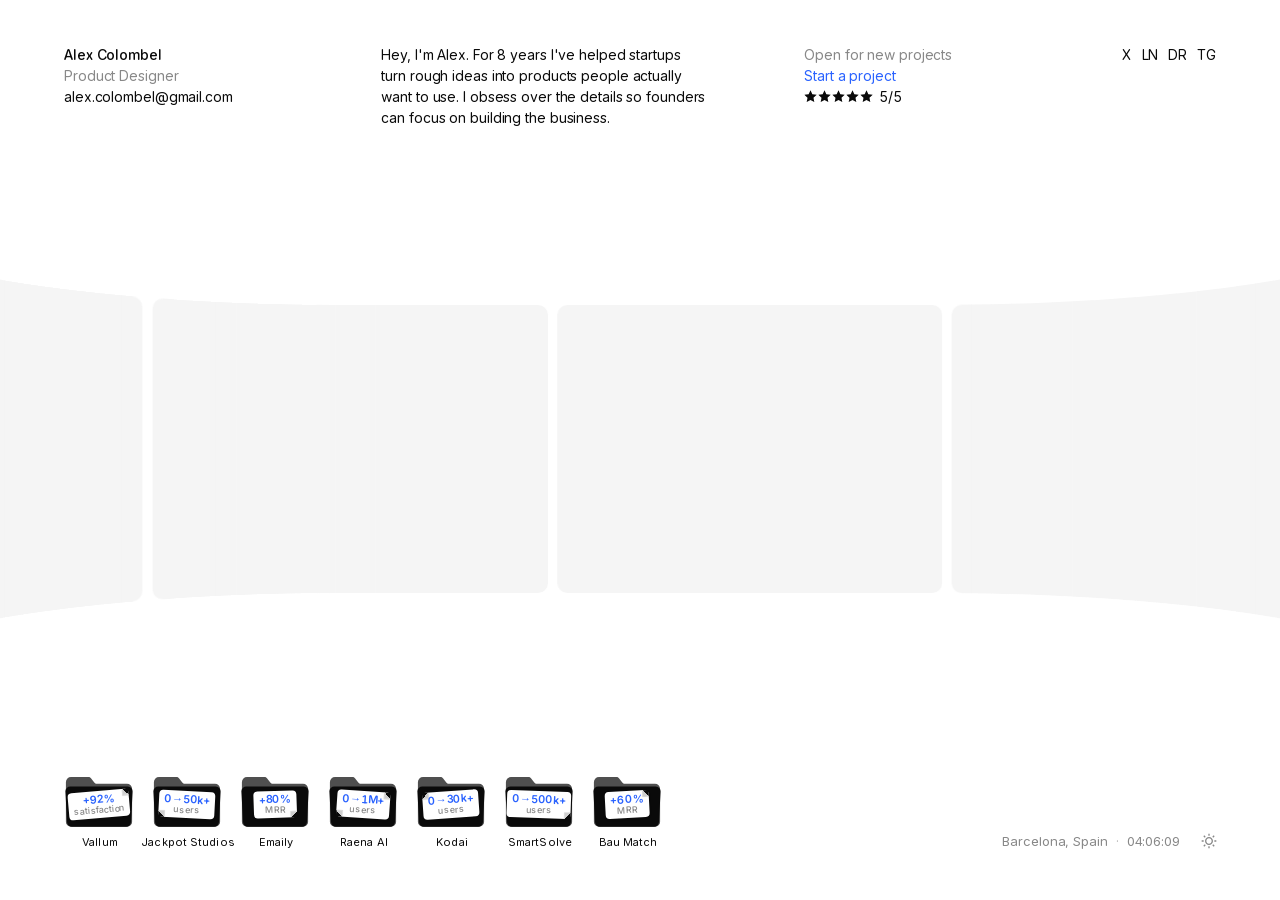
==== commit a1b8287b: "Redesign: new portfolio (folders, strip, genie windows) Replaces the single-file v1 with the new sta" ====
--- a/index.html
+++ b/index.html
@@ -1,2508 +1,183 @@
-<!DOCTYPE html>
+<!doctype html>
 <html lang="en">
 <head>
-<meta charset="UTF-8">
-<meta name="viewport" content="width=device-width, initial-scale=1.0">
+<meta charset="utf-8">
+<meta name="viewport" content="width=device-width, initial-scale=1, viewport-fit=cover">
 <title>Alex Colombel — Product Designer</title>
-<link rel="preconnect" href="https://fonts.googleapis.com">
-<link rel="preconnect" href="https://fonts.gstatic.com" crossorigin>
-<link rel="preconnect" href="https://cdn.jsdelivr.net" crossorigin>
+<meta name="description" content="Alex Colombel, product designer in Barcelona. Eight years helping startups turn rough ideas into products people actually want to use.">
+<meta property="og:title" content="Alex Colombel — Product Designer">
+<meta property="og:description" content="Product design, development, brand and motion for startups.">
+<meta property="og:type" content="website">
+<meta name="theme-color" content="#ffffff">
+<script>
+  (function () {
+    var root = document.documentElement, q = location.search;
+    var get = function (st, k) { try { return st.getItem(k); } catch (e) { return null; } };
+    /* Theme before first paint, so there is no flash: the visitor's manual choice, else the OS preference. */
+    var t = get(localStorage, 'ac-theme');
+    if (t !== 'light' && t !== 'dark') t = matchMedia('(prefers-color-scheme: dark)').matches ? 'dark' : 'light';
+    root.dataset.theme = t;
+    /* window chrome while Alex chooses: ?chrome=classic (his close icon, default) | beads */
+    root.dataset.chrome = /[?&]chrome=beads\b/.test(q) ? 'beads' : 'classic';
+    if (/^(localhost|127\.0\.0\.1)$/.test(location.hostname)) root.classList.add('is-dev');
+    /* Intro: every full load and refresh (?intro=0 skips), never under reduced motion. */
+    var slow = +((q.match(/[?&]slow=([\d.]+)/) || [])[1] || 1);
+    root.style.setProperty('--slow', slow);
+    var force = /[?&]intro=1\b/.test(q), skip = /[?&]intro=0\b/.test(q);
+    var rm = matchMedia('(prefers-reduced-motion: reduce)').matches;
+    if (force || (!skip && !rm)) {
+      root.classList.add('intro');
+    }
+  })();
+</script>
+<style>
+  /* Intro (inline, so it runs from the first paint with no JS gate): his
+     signature draws in the centre of a blank page, then fades and settles a
+     little smaller in place while the home assembles underneath. Any click or
+     key finishes it (js/main.js). The signature is not in the header. */
+  .intro-sig { display: none; }
+  html.intro .intro-sig {
+    display: grid; place-items: center; position: fixed; inset: 0; z-index: 100; pointer-events: none;
+    animation: i-out .28s cubic-bezier(.55, 0, .75, .25) .5s forwards;
+  }
+  .intro-sig svg { width: min(240px, 56vw); height: auto; overflow: visible; }
+  .intro-sig path { fill: none; stroke: #0a0a0a; stroke-width: 2; stroke-linecap: round; stroke-linejoin: round; }
+  html[data-theme="dark"] .intro-sig path { stroke: #f5f5f5; }
+  .intro-sig .sig-path { stroke-dasharray: 280; stroke-dashoffset: 280; animation: i-draw .38s cubic-bezier(.33, .2, .2, 1) .04s forwards; }
+  .intro-sig .sig-path--end { stroke-dasharray: 30; stroke-dashoffset: 30; animation: i-draw .08s ease-out .4s forwards; }
+  @keyframes i-draw { to { stroke-dashoffset: 0; } }
+  @keyframes i-out { to { opacity: 0; scale: .94; visibility: hidden; } }
+  html.intro :is(.bio, .mid, .dock) { animation: i-in .3s cubic-bezier(.22, 1, .36, 1) backwards; animation-delay: calc(.52s + var(--i-d, 0s)); }
+  html.intro .mid { --i-d: .05s; } html.intro .dock { --i-d: .1s; }
+  @keyframes i-in { from { opacity: 0; translate: 0 4px; } }
+</style>
+<link rel="icon" href="data:image/svg+xml,%3Csvg xmlns='http://www.w3.org/2000/svg' viewBox='0 0 120 50'%3E%3Cstyle%3Epath{stroke:%230a0a0a}@media(prefers-color-scheme:dark){path{stroke:%23ffffff}}%3C/style%3E%3Cpath d='M6 36 C 14 14, 26 14, 28 32 C 29 40, 22 42, 20 36 C 18 30, 28 24, 38 28 C 46 31, 50 38, 56 32 C 62 26, 60 14, 52 14 C 46 14, 44 22, 50 26 C 58 30, 70 24, 76 18 C 82 12, 92 16, 88 26 C 84 36, 70 38, 66 32 C 62 26, 70 22, 78 26 C 86 30, 96 36, 108 30' fill='none' stroke-width='7' stroke-linecap='round' stroke-linejoin='round'/%3E%3Cpath d='M104 36 C 108 38, 112 36, 114 34' fill='none' stroke-width='7' stroke-linecap='round' stroke-linejoin='round'/%3E%3C/svg%3E">
+<link rel="preload" href="/fonts/Intern.woff2" as="font" type="font/woff2" crossorigin>
 <link rel="preconnect" href="https://res.cloudinary.com" crossorigin>
-<!-- Loaded without blocking the first paint. A stylesheet in the normal way
-     holds up rendering until it arrives, and two of them on third-party hosts
-     meant nothing at all appeared until both round trips finished. The page now
-     paints in system fonts and upgrades to Inter when it lands. -->
-<link rel="preload" as="style" href="https://fonts.googleapis.com/css2?family=Inter:wght@300;400;500;600;700&family=Caveat:wght@400;600&display=swap" onload="this.onload=null;this.rel='stylesheet'">
-<link rel="preload" as="style" href="https://cdn.jsdelivr.net/npm/remixicon@4.3.0/fonts/remixicon.css" onload="this.onload=null;this.rel='stylesheet'">
-<noscript>
-  <link rel="stylesheet" href="https://fonts.googleapis.com/css2?family=Inter:wght@300;400;500;600;700&family=Caveat:wght@400;600&display=swap">
-  <link rel="stylesheet" href="https://cdn.jsdelivr.net/npm/remixicon@4.3.0/fonts/remixicon.css">
-</noscript>
-<link rel="preload" as="fetch" crossorigin href="https://raw.githubusercontent.com/alexclmb/portfolio/main/content.json">
-<link rel="icon" id="favicon" href="data:image/svg+xml,%3Csvg xmlns='http://www.w3.org/2000/svg' viewBox='0 0 120 50'%3E%3Cstyle%3Epath{stroke:%230a0a0a}@media(prefers-color-scheme:dark){path{stroke:%23ffffff}}%3C/style%3E%3Cpath d='M6 36 C 14 14, 26 14, 28 32 C 29 40, 22 42, 20 36 C 18 30, 28 24, 38 28 C 46 31, 50 38, 56 32 C 62 26, 60 14, 52 14 C 46 14, 44 22, 50 26 C 58 30, 70 24, 76 18 C 82 12, 92 16, 88 26 C 84 36, 70 38, 66 32 C 62 26, 70 22, 78 26 C 86 30, 96 36, 108 30' fill='none' stroke-width='7' stroke-linecap='round' stroke-linejoin='round'/%3E%3Cpath d='M104 36 C 108 38, 112 36, 114 34' fill='none' stroke-width='7' stroke-linecap='round' stroke-linejoin='round'/%3E%3C/svg%3E">
-<style>
-*, *::before, *::after { box-sizing: border-box; margin: 0; padding: 0; }
-:root {
-  --bg: #ffffff; --ink: #0a0a0a; --ink-mid: #888888; --ink-soft: #b5b5b5;
-  --border: #ececec; --radius: 14px; --pad: 44px; --col-gap: 68px;
-  --sb-w: 376px;
-  /* system faces first so the page has real text before Inter arrives */
-  --fi: Inter, -apple-system, BlinkMacSystemFont, 'Segoe UI', Roboto, 'Helvetica Neue', Arial, sans-serif;
-  --shot-scale: 90%; --db-gap: 10px;
-  /* form fields: a light fill reads as an input on a white page, the way the
-     CMS's white fill reads on its grey one */
-  --field: #f6f6f7; --field-border: #e4e4e6;
-}
-html, body { height: 100%; }
-body {
-  background: var(--bg); color: var(--ink); font-family: var(--fi);
-  font-size: 15px; font-weight: 400; line-height: 22px; letter-spacing: -0.15px;
-  overflow: hidden;
-  -webkit-font-smoothing: antialiased; -moz-osx-font-smoothing: grayscale;
-}
-.page {
-  height: 100vh; display: flex; align-items: stretch;
-  padding: 0 var(--pad); gap: var(--col-gap);
-}
-.sidebar {
-  width: var(--sb-w); flex-shrink: 0;
-  display: flex; flex-direction: column;
-  padding: var(--pad) 0;
-}
-.sidebar-logo {
-  display: block; height: 56px; width: auto;
-  margin-bottom: 28px; flex-shrink: 0;
-  cursor: default; user-select: none;
-}
-.sidebar-logo svg { height: 100%; width: auto; display: block; overflow: visible; }
-/* Signature draws itself once on load, then stays put. */
-.sig-path { stroke-dasharray: 280; stroke-dashoffset: 280; animation: sig-draw 1.7s cubic-bezier(.65,.05,.36,1) .15s forwards; }
-.sig-path--end { stroke-dasharray: 30; stroke-dashoffset: 30; animation: sig-draw-end .45s cubic-bezier(.65,.05,.36,1) 1.55s forwards; }
-@keyframes sig-draw     { to { stroke-dashoffset: 0; } }
-@keyframes sig-draw-end { to { stroke-dashoffset: 0; } }
-@media (prefers-reduced-motion: reduce) {
-  .sig-path, .sig-path--end { animation: none; stroke-dashoffset: 0; }
-}
-.sidebar-bio { font-size: 14px; line-height: 21px; letter-spacing: -0.1px; color: var(--ink); margin-bottom: 28px; }
-.bio-cta {
-  display: inline-flex; align-items: center; justify-content: center; gap: 4px;
-  font-family: var(--fi); font-size: 13px; font-weight: 500; letter-spacing: -0.1px;
-  /* stated explicitly: a <button> would otherwise take line-height:normal from
-     the UA stylesheet and end up shorter than the <a> beside it */
-  line-height: 20px;
-  text-decoration: none; color: var(--ink); background: #f5f5f5;
-  padding: 7px 8px 7px 14px; border-radius: 100px;
-  transition: background .25s ease, color .25s ease;
-  position: relative; align-self: flex-start; overflow: hidden;
-}
-.bio-cta:hover { background: #2962ff; color: #fff; }
-.bio-cta i { font-size: 15px; line-height: 1; }
-
-/* Primary — filled, reads first. Secondary — outlined, quieter. */
-.bio-ctas { display: flex; align-items: center; gap: 8px; flex-wrap: wrap; }
-.bio-cta--primary { background: var(--ink); color: #fff; }
-.bio-cta--primary:hover { background: #2962ff; color: #fff; }
-.bio-cta--ghost { background: transparent; color: var(--ink); box-shadow: inset 0 0 0 1px var(--border); padding: 7px 16px; }
-.bio-cta--ghost:hover { background: #f0f0f0; color: var(--ink); box-shadow: inset 0 0 0 1px #e2e2e2; }
-.bio-cta--ghost .bio-cta-plane { color: #1a1a1a; font-size: 17px; }
-.bio-cta-default {
-  display: inline-flex; align-items: center; gap: 4px;
-  transition: opacity .22s ease, transform .35s cubic-bezier(.34,1.4,.64,1);
-}
-.bio-cta:hover .bio-cta-default { opacity: 0; transform: translateX(-10px); }
-.bio-cta-plane {
-  position: absolute; inset: 0;
-  display: inline-flex; align-items: center; justify-content: center;
-  font-size: 16px; line-height: 1; color: #fff;
-  opacity: 0; transform: translateX(10px) scale(.8);
-  transition: opacity .22s ease, transform .4s cubic-bezier(.34,1.4,.64,1);
-  pointer-events: none;
-}
-.bio-cta:hover .bio-cta-plane { opacity: 1; transform: translateX(0) scale(1); }
-@media (prefers-reduced-motion: reduce) {
-  .bio-cta-default, .bio-cta-plane { transition: opacity .15s ease; }
-  .bio-cta:hover .bio-cta-default { transform: none; }
-  .bio-cta:hover .bio-cta-plane { transform: none; }
-}
-.skills { margin-top: 40px; }
-.skills-label { font-size: 14px; font-weight: 600; letter-spacing: -0.15px; color: var(--ink); margin-bottom: 16px; }
-.skills-grid { display: grid; grid-template-columns: 1fr 1fr; column-gap: 16px; row-gap: 14px; }
-.skill { display: inline-flex; align-items: center; gap: 9px; font-size: 14px; letter-spacing: -0.1px; color: var(--ink); line-height: 20px; cursor: default; transition: color .25s ease; }
-.skill i { font-size: 18px; color: var(--ink); line-height: 1; flex-shrink: 0; display: inline-flex; transition: transform .35s cubic-bezier(.34,1.4,.64,1), color .25s ease; }
-.skill:hover { color: var(--ink-mid); }
-.skill:hover i { color: var(--ink-mid); transform: scale(1.18) rotate(-6deg); }
-@media (prefers-reduced-motion: reduce) {
-  .skill i { transition: color .25s ease; }
-  .skill:hover i { transform: none; }
-}
-.sb-carousel {
-  margin-top: 36px; overflow: hidden;
-  mask-image: linear-gradient(to right, transparent 0%, black 12%, black 88%, transparent 100%);
-  -webkit-mask-image: linear-gradient(to right, transparent 0%, black 12%, black 88%, transparent 100%);
-}
-/* The distance is measured in pixels once the logos have actually loaded.
-   Using -50% meant the browser resolved it against whatever the track happened
-   to measure at that instant — which is zero before JS injects the logos, and
-   still tiny while their images are loading. That's why it crawled on a cold
-   load and lurched after a hover. */
-.sb-carousel-track {
-  display: flex; align-items: center; gap: 40px;
-  width: max-content;
-  animation: sbScroll var(--wm-duration, 28s) linear infinite;
-  animation-play-state: paused;
-}
-.sb-carousel-track.is-ready { animation-play-state: running; }
-.sb-carousel-track.is-ready:hover { animation-play-state: paused; }
-.sb-wm {
-  flex-shrink: 0;
-  display: inline-flex; align-items: center;
-  opacity: .55; transition: opacity .25s;
-}
-.sb-wm:hover { opacity: 1; }
-.sb-wm--logo img { height: 32px; width: auto; display: block; }
-@keyframes sbScroll {
-  from { transform: translateX(0); }
-  to   { transform: translateX(calc(var(--wm-shift, 0px) * -1)); }
-}
-/* ── testimonials ──
-   One at a time in the sidebar, cross-fading through a slight blur. Two stacked
-   layers so the outgoing quote can fade while the incoming one arrives; heights
-   differ per quote, so the wrapper animates to the new height rather than
-   snapping. */
-.tm-wrap { margin-top: 52px; position: relative; }
-/* same treatment as the skills heading, so the two sidebar sections read as a pair */
-.tm-label { font-size: 14px; font-weight: 600; letter-spacing: -0.15px; color: var(--ink); margin-bottom: 16px; }
-
-.tm-stage {
-  position: relative;
-  transition: height .42s cubic-bezier(.22,.61,.36,1);
-}
-.tm-slide {
-  position: absolute; inset: 0 0 auto 0;
-  opacity: 0; filter: blur(6px); transform: translateY(5px);
-  transition: opacity .5s ease, filter .5s ease, transform .5s cubic-bezier(.22,.61,.36,1);
-  pointer-events: none;
-}
-.tm-slide.is-on {
-  opacity: 1; filter: blur(0); transform: translateY(0);
-  pointer-events: auto;
-}
-.tm-quote {
-  font-size: 14px; line-height: 21px; letter-spacing: -0.1px;
-  color: var(--ink); opacity: .88; margin-bottom: 12px;
-}
-/* name over position on the left; the badge sits right, centred against the
-   pair rather than aligned to either line */
-.tm-by { display: flex; align-items: center; gap: 12px; }
-.tm-who { display: flex; flex-direction: column; min-width: 0; }
-.tm-name { font-size: 12px; font-weight: 600; color: var(--ink); line-height: 1.35; }
-.tm-handle { font-size: 11px; color: var(--ink-soft); line-height: 1.35; }
-.tm-proof {
-  flex-shrink: 0; margin-left: auto;
-  display: inline-flex; align-items: center; gap: 3px;
-  font-family: var(--fi); font-size: 11px; color: var(--ink-soft);
-  background: none; border: none; padding: 0; cursor: pointer;
-  transition: color .2s ease;
-}
-.tm-proof:hover { color: var(--ink-mid); }
-.tm-proof i { font-size: 12px; line-height: 1; color: #2962ff; }
-@media (prefers-reduced-motion: reduce) {
-  .tm-slide { transition: opacity .2s ease; filter: none; transform: none; }
-  .tm-stage { transition: none; }
-}
-.sidebar-footer {
-  margin-top: auto;
-  display: flex; align-items: center; justify-content: space-between;
-  gap: 16px; font-size: 13px; color: var(--ink-mid); letter-spacing: -0.1px;
-  flex-shrink: 0;
-}
-.sf-status {
-  display: inline-flex; align-items: center; gap: 7px;
-  font-size: 13px; color: var(--ink-mid); letter-spacing: -0.1px;
-  font-variant-numeric: tabular-nums;
-}
-.sf-icon { font-size: 15px; line-height: 1; color: var(--ink-soft); display: inline-flex; }
-.sf-status .sf-sep { color: var(--ink-soft); }
-.sf-time { font-variant-numeric: tabular-nums; }
-.sf-socials { display: inline-flex; gap: 10px; }
-.sf-socials a { display: inline-flex; color: var(--ink-mid); text-decoration: none; transition: color .18s ease; }
-.sf-socials a:hover { color: var(--ink); }
-.sf-socials a i { font-size: 16px; line-height: 1; }
-.main {
-  flex: 1; min-width: 0; height: 100%;
-  overflow-y: auto;
-  scrollbar-width: none; -ms-overflow-style: none;
-}
-.main::-webkit-scrollbar { display: none; width: 0; height: 0; }
-.stream {
-  display: flex; flex-direction: column; gap: 24px;
-  padding-top: var(--pad); padding-bottom: 40px;
-}
-.shot {
-  position: relative; cursor: pointer; display: block;
-  width: var(--shot-scale); margin-inline: auto;
-  border-radius: var(--radius); overflow: hidden; background: #f5f5f5;
-  opacity: 0; transform: translateY(10px);
-  transition: opacity .5s ease, transform .5s ease;
-}
-.shot.visible { opacity: 1; transform: translateY(0); }
-/* Shots keep their natural aspect — --shot-scale just trims a little width off
-   the column so they breathe. Set it to 100% for edge-to-edge. */
-/* iOS draws its own play button over any <video> that isn't playing — which is
-   what happens whenever autoplay is refused, most often in Low Power Mode.
-   These pseudo-elements are the only handle on that shadow-DOM control. */
-video::-webkit-media-controls,
-video::-webkit-media-controls-panel,
-video::-webkit-media-controls-start-playback-button,
-video::-webkit-media-controls-play-button,
-video::-webkit-media-controls-overlay-play-button {
-  display: none !important;
-  -webkit-appearance: none;
-  opacity: 0 !important;
-}
-
-.shot img, .shot video { width: 100%; height: auto; display: block; }
-.shot-caption {
-  position: absolute; left: 14px; bottom: 14px; z-index: 2;
-  display: inline-flex; align-items: center;
-  font-family: var(--fi); font-size: 13px; font-weight: 500; letter-spacing: -0.1px; line-height: 1;
-  padding: 7px 14px;
-  border-radius: 8px;
-  background: rgba(255,255,255,.92);
-  -webkit-backdrop-filter: blur(10px); backdrop-filter: blur(10px);
-  color: var(--ink); white-space: nowrap;
-  max-width: calc(100% - 28px); overflow: hidden; text-overflow: ellipsis;
-  transition: opacity .25s ease; pointer-events: none;
-  box-shadow: 0 1px 3px rgba(10,10,10,.06);
-}
-.shot-caption .sep { color: var(--ink-soft); margin: 0 8px; }
-.shot-caption .metric { color: #2962ff; font-weight: 600; }
-.shot-hover {
-  position: absolute; inset: 0;
-  background: rgba(10,10,10,.42);
-  opacity: 0; transition: opacity .35s cubic-bezier(.22,.61,.36,1);
-  pointer-events: none;
-}
-@media (hover: hover) and (pointer: fine) {
-  .shot:hover .shot-hover { opacity: 1; }
-}
-.shot-btn {
-  position: absolute; bottom: 14px; right: 14px; z-index: 3;
-  display: inline-flex; align-items: center; gap: 2px;
-  font-family: var(--fi); font-size: 13px; font-weight: 500; letter-spacing: -0.1px; line-height: 1;
-  color: var(--ink); background: #fff;
-  padding: 7px 8px 7px 14px; border-radius: 100px;
-  transform: translateY(16px); opacity: 0;
-  transition: transform .55s cubic-bezier(.22,.61,.36,1), opacity .4s cubic-bezier(.22,.61,.36,1);
-}
-@media (hover: hover) and (pointer: fine) {
-  .shot:hover .shot-btn { transform: translateY(0); opacity: 1; }
-}
-/* No hover on touch, so the affordance is just always there — and the tile
-   can't get stuck dimmed after a tap. */
-@media (hover: none) {
-  .shot-btn { transform: none; opacity: 1; }
-}
-.shot-btn i { font-size: 15px; line-height: 1; }
-.detail-overlay {
-  position: fixed; inset: 0; z-index: 200;
-  /* inset:0 resolves against the LARGE viewport on iOS, so a bottom-anchored
-     drawer ends up partly under the URL bar. dvh pins it to what's visible. */
-  height: 100vh; height: 100dvh;
-  pointer-events: none;
-  display: flex; align-items: center; justify-content: center;
-  padding: 40px 20px;
-}
-.detail-overlay.open { pointer-events: all; }
-.detail-overlay { overscroll-behavior: contain; }
-/* page is frozen behind any open layer — see lockScroll() */
-body.is-locked { position: fixed; left: 0; right: 0; width: 100%; overflow: hidden; }
-.detail-backdrop {
-  position: absolute; inset: 0;
-  background: rgba(10,10,10,.30);
-  backdrop-filter: blur(4px); -webkit-backdrop-filter: blur(4px);
-  opacity: 0; transition: opacity .28s ease;
-}
-.detail-overlay.open .detail-backdrop { opacity: 1; }
-.detail-panel {
-  position: relative;
-  width: 100%; max-width: 720px;
-  max-height: calc(100vh - 80px);
-  max-height: calc(100dvh - 80px);
-  background: var(--bg); border-radius: 16px;
-  overflow-y: auto; overscroll-behavior: contain;
-  transform: scale(.96) translateY(8px); opacity: 0;
-  transition: transform .35s cubic-bezier(.22,.61,.36,1), opacity .25s ease;
-  scrollbar-width: none;
-  box-shadow: 0 24px 60px rgba(10,10,10,.18);
-}
-.detail-panel::-webkit-scrollbar { display: none; }
-.detail-overlay.open .detail-panel { transform: scale(1) translateY(0); opacity: 1; }
-.close-btn {
-  width: 32px; height: 32px; flex-shrink: 0;
-  border: none; background: none;
-  display: flex; align-items: center; justify-content: center;
-  cursor: pointer; color: var(--ink-mid); padding: 0;
-  transition: color .18s ease;
-}
-.close-btn:hover { color: var(--ink); }
-.close-btn i { line-height: 1; font-size: 22px; }
-.detail-body { padding: 28px 36px 0; }
-/* Title + close stay pinned while the case study scrolls under them —
-   frosted rather than a solid bar, so the content reads through it. */
-/* ── sticky header ──
-   The blur and the white tint both ramp out downward instead of stopping on a
-   hard line. A single masked blur layer would fade its *opacity*, which still
-   reads as an edge; three layers at decreasing radii, each masked to end
-   earlier than the last, ramp the actual blur radius from 20px to nothing.
-   The header itself carries no background — the layers do — so the title and
-   close button stay perfectly sharp on top. */
-.detail-header {
-  position: sticky; top: 0; z-index: 5;
-  margin: -28px -36px 24px; padding: 22px 36px 16px;
-  background: none;
-}
-.dh-veil {
-  position: absolute; left: 0; right: 0; top: 0;
-  bottom: -46px;              /* the ramp continues past the header box */
-  pointer-events: none;
-  border-radius: 16px 16px 0 0;
-  overflow: hidden;           /* keeps the layers inside the panel's corners */
-}
-.dh-veil span {
-  position: absolute; inset: 0;
-  display: block;
-}
-/* strongest blur, ends soonest */
-.dh-veil .dh-b1 {
-  -webkit-backdrop-filter: blur(20px) saturate(165%);
-  backdrop-filter: blur(20px) saturate(165%);
-  -webkit-mask-image: linear-gradient(to bottom, #000 0%, #000 34%, transparent 62%);
-  mask-image: linear-gradient(to bottom, #000 0%, #000 34%, transparent 62%);
-}
-.dh-veil .dh-b2 {
-  -webkit-backdrop-filter: blur(9px) saturate(150%);
-  backdrop-filter: blur(9px) saturate(150%);
-  -webkit-mask-image: linear-gradient(to bottom, #000 0%, #000 52%, transparent 80%);
-  mask-image: linear-gradient(to bottom, #000 0%, #000 52%, transparent 80%);
-}
-/* faintest blur, carries furthest — this is what removes the visible edge */
-.dh-veil .dh-b3 {
-  -webkit-backdrop-filter: blur(3px);
-  backdrop-filter: blur(3px);
-  -webkit-mask-image: linear-gradient(to bottom, #000 0%, #000 68%, transparent 100%);
-  mask-image: linear-gradient(to bottom, #000 0%, #000 68%, transparent 100%);
-}
-/* the white wash, fading on its own curve so the colour doesn't stop abruptly */
-.dh-veil .dh-tint {
-  background: linear-gradient(to bottom,
-    rgba(255,255,255,.94) 0%,
-    rgba(255,255,255,.88) 38%,
-    rgba(255,255,255,.55) 66%,
-    rgba(255,255,255,0) 100%);
-}
-/* content above the veil */
-.detail-title-row { position: relative; z-index: 1; }
-
-@supports not ((backdrop-filter: blur(1px)) or (-webkit-backdrop-filter: blur(1px))) {
-  /* no backdrop-filter — the tint alone still separates the title from the art */
-  .dh-veil .dh-tint {
-    background: linear-gradient(to bottom,
-      var(--bg) 0%, var(--bg) 55%, rgba(255,255,255,0) 100%);
-  }
-}
-.detail-title-row {
-  display: flex; align-items: center; justify-content: space-between;
-  gap: 24px;
-}
-.detail-title { font-family: var(--fi); font-size: 26px; font-weight: 600; line-height: 1.2; color: var(--ink); letter-spacing: -.4px; margin: 0; flex: 1; min-width: 0; }
-.detail-desc-label { font-size: 10px; font-weight: 500; letter-spacing: .14em; text-transform: uppercase; color: var(--ink-mid); margin-bottom: 14px; }
-.detail-desc-text { font-size: 15px; line-height: 24px; letter-spacing: -0.1px; color: var(--ink); opacity: .8; margin-bottom: 16px; }
-.detail-desc-text:last-of-type { margin-bottom: 0; }
-/* ── case-study body: full-width shots, two-ups and prose, in author order.
-   One --db-gap drives both the vertical rhythm and the two-up gutter, so the
-   space above and below a row matches the space between a pair. ── */
-/* The gap between blocks stays tight; the step down from the overview copy is
-   a section break and needs more room than that. */
-.detail-blocks { margin-top: 40px; display: flex; flex-direction: column; gap: var(--db-gap); }
-.db-figure { margin: 0; }
-/* Consecutive screenshots often both end and begin in near-white, so without a
-   boundary they read as one overlapping mess. The hairline ring defines where
-   each image stops regardless of its content. */
-.db-media {
-  border-radius: 10px; overflow: hidden; background: #f5f5f5;
-  cursor: zoom-in; position: relative; display: block;
-  box-shadow: inset 0 0 0 1px rgba(10, 10, 10, .08);
-}
-.db-media img, .db-media video {
-  width: 100%; height: auto; display: block;
-  transition: transform .5s cubic-bezier(.22,.61,.36,1), opacity .3s ease;
-}
-/* Touch browsers latch :hover on tap and never release it, which left an image
-   stuck at scale(1.02) and cropped after you closed the lightbox. */
-@media (hover: hover) and (pointer: fine) {
-  .db-media:hover img, .db-media:hover video { transform: scale(1.02); }
-}
-/* cached images decode instantly and skip this; only a cold one fades in */
-.db-media img:not([data-ready]), .db-media video:not([data-ready]) { opacity: 0; }
-.db-media img[data-ready], .db-media video[data-ready] { opacity: 1; }
-.db-duo { display: grid; grid-template-columns: 1fr 1fr; gap: var(--db-gap); }
-.db-duo .db-media img, .db-duo .db-media video { aspect-ratio: 4/3; object-fit: cover; }
-.db-caption {
-  margin-top: 9px; font-size: 12px; line-height: 18px;
-  color: var(--ink-mid); letter-spacing: -0.05px;
-}
-.db-text-h {
-  font-family: var(--fi); font-size: 17px; font-weight: 600;
-  letter-spacing: -0.25px; color: var(--ink); margin-bottom: 8px;
-}
-.db-text p { font-size: 15px; line-height: 24px; letter-spacing: -0.1px; color: var(--ink); opacity: .8; margin-bottom: 12px; }
-.db-text p:last-child { margin-bottom: 0; }
-.db-text { padding-block: 6px; }
-
-/* ── skeletons ──
-   Rendered in the shell so they paint immediately, then replaced wholesale once
-   content arrives. Grey blocks that pulse, sized to the real thing so nothing
-   jumps when the swap happens. */
-@keyframes skel-pulse { 0%, 100% { opacity: 1; } 50% { opacity: .45; } }
-.skel {
-  background: #ececec; border-radius: 6px;
-  animation: skel-pulse 1.4s ease-in-out infinite;
-}
-.skel-line { height: 12px; margin-bottom: 9px; }
-.skel-line:last-child { margin-bottom: 0; }
-.skel-chip { height: 30px; border-radius: 100px; display: inline-block; }
-.skel-shot {
-  width: var(--shot-scale); margin: 0 auto var(--stream-gap, 64px);
-  aspect-ratio: 4 / 3; border-radius: 12px;
-}
-.skel-shot:last-child { margin-bottom: 0; }
-.is-loaded .skel { display: none; }
-@media (prefers-reduced-motion: reduce) { .skel { animation: none; } }
-
-/* ── contact ──
-   Split panel: form on the left, work on the right with a testimonial floating
-   over it. The right half is decoration — it collapses away on small screens so
-   the form gets the whole width. */
-.contact {
-  position: fixed; inset: 0; z-index: 260;
-  height: 100vh; height: 100dvh;
-  display: flex; align-items: center; justify-content: center;
-  padding: 32px; pointer-events: none;
-}
-.contact.open { pointer-events: all; }
-.contact-backdrop {
-  position: absolute; inset: 0; background: rgba(12, 12, 14, .34);
-  -webkit-backdrop-filter: blur(3px); backdrop-filter: blur(3px);
-  opacity: 0; transition: opacity .32s ease;
-}
-.contact.open .contact-backdrop { opacity: 1; }
-.contact-panel {
-  position: relative; z-index: 2;
-  width: 100%; max-width: 960px; max-height: calc(100dvh - 64px);
-  background: var(--bg); border-radius: 18px; overflow: hidden;
-  display: grid; grid-template-columns: 1fr 0.82fr;
-  box-shadow: 0 30px 90px rgba(0,0,0,.22);
-  opacity: 0; transform: translateY(14px) scale(.985);
-  transition: opacity .34s ease, transform .42s cubic-bezier(.22,.61,.36,1);
-}
-.contact.open .contact-panel { opacity: 1; transform: none; }
-
-.contact-form { padding: 34px 34px 28px; overflow-y: auto; overscroll-behavior: contain; }
-.contact-title { font-size: 21px; font-weight: 600; letter-spacing: -0.4px; color: var(--ink); }
-.contact-sub { font-size: 13px; line-height: 19px; color: var(--ink-mid); margin: 7px 0 24px; }
-
-.cf-row { display: grid; grid-template-columns: 1fr 1fr; gap: 12px; }
-.cf-field { margin-bottom: 14px; }
-.cf-field label {
-  display: block; font-size: 11px; font-weight: 500; color: var(--ink-mid);
-  margin-bottom: 6px; letter-spacing: .01em;
-}
-.cf-field label .opt { color: var(--ink-soft); font-weight: 400; }
-.cf-field input, .cf-field textarea {
-  width: 100%; font-family: var(--fi); font-size: 14px; color: var(--ink);
-  background: var(--field); border: 1px solid var(--field-border); border-radius: 9px;
-  padding: 11px 13px; outline: none; resize: vertical;
-  transition: border-color .16s ease, box-shadow .16s ease, background .16s ease;
-}
-.cf-field input::placeholder, .cf-field textarea::placeholder { color: var(--ink-soft); }
-.cf-field input:focus, .cf-field textarea:focus {
-  background: #fff; border-color: var(--ink); box-shadow: 0 0 0 3px rgba(10,10,10,.06);
-}
-.cf-field.is-bad input, .cf-field.is-bad textarea {
-  border-color: #e5484d; box-shadow: 0 0 0 3px rgba(229,72,77,.09);
-}
-.cf-err { font-size: 11px; color: #e5484d; margin-top: 5px; display: none; }
-.cf-field.is-bad .cf-err { display: block; }
-
-/* budget as pills — one tap instead of a dropdown */
-.cf-budget { display: flex; flex-wrap: wrap; gap: 6px; }
-.cf-chip {
-  font-family: var(--fi); font-size: 12.5px; color: var(--ink-mid);
-  background: var(--field); border: 1px solid var(--field-border);
-  padding: 8px 13px; border-radius: 100px; cursor: pointer;
-  transition: all .16s ease;
-}
-.cf-chip:hover { border-color: var(--ink-mid); color: var(--ink); }
-.cf-chip.is-on {
-  background: var(--ink); border-color: var(--ink); color: #fff;
-}
-.cf-actions {
-  --cf-gap: 14px;
-  display: flex; align-items: center; gap: var(--cf-gap); margin-top: 22px;
-}
-/* same shape and behaviour as the sidebar primary CTA */
-.cf-submit {
-  position: relative; overflow: hidden;
-  display: inline-flex; align-items: center; justify-content: center;
-  font-family: var(--fi); font-size: 13px; font-weight: 500; letter-spacing: -0.1px;
-  text-decoration: none; color: #fff; background: var(--ink);
-  border: none; padding: 12px 26px; border-radius: 100px; cursor: pointer;
-  transition: background .25s ease, color .25s ease;
-}
-.cf-submit:hover { background: #2962ff; }
-.cf-submit[disabled] { opacity: .55; cursor: not-allowed; background: var(--ink); }
-/* the label steps aside and the icon flies in — same curve as the sidebar CTA */
-.cf-submit-label {
-  display: inline-flex; align-items: center;
-  transition: opacity .22s ease, transform .35s cubic-bezier(.34,1.4,.64,1);
-}
-.cf-submit:hover .cf-submit-label { opacity: 0; transform: translateX(-10px); }
-.cf-submit-icon {
-  position: absolute; inset: 0;
-  display: inline-flex; align-items: center; justify-content: center;
-  font-size: 16px; line-height: 1; color: #fff;
-  opacity: 0; transform: translateX(10px) scale(.8);
-  transition: opacity .22s ease, transform .4s cubic-bezier(.34,1.4,.64,1);
-  pointer-events: none;
-}
-.cf-submit:hover .cf-submit-icon { opacity: 1; transform: translateX(0) scale(1); }
-.cf-submit[disabled]:hover .cf-submit-label { opacity: 1; transform: none; }
-.cf-submit[disabled]:hover .cf-submit-icon { opacity: 0; }
-@media (prefers-reduced-motion: reduce) {
-  .cf-submit-label, .cf-submit-icon { transition: opacity .15s ease; }
-  .cf-submit:hover .cf-submit-label { transform: none; }
-  .cf-submit:hover .cf-submit-icon { transform: none; }
-}
-
-.cf-note {
-  display: inline-flex; align-items: center; gap: var(--cf-gap);
-  font-size: 12px; color: var(--ink-soft);
-}
-/* not a default browser link — quiet until hovered */
-.cf-note a {
-  color: var(--ink-mid); text-decoration: none; font-weight: 500;
-  border-bottom: 1px solid var(--border);
-  padding-bottom: 1px; transition: color .2s ease, border-color .2s ease;
-}
-.cf-note a:hover { color: var(--ink); border-color: var(--ink); }
-.cf-spin { display: inline-block; animation: cf-spin 1s linear infinite; }
-@keyframes cf-spin { to { transform: rotate(360deg); } }
-
-/* success replaces the form entirely */
-.cf-done { text-align: center; padding: 46px 20px; }
-.cf-done-mark {
-  width: 46px; height: 46px; margin: 0 auto 16px; border-radius: 50%;
-  background: var(--ink); color: #fff;
-  display: flex; align-items: center; justify-content: center;
-}
-.cf-done-mark i { font-size: 22px; }
-.cf-done h3 { font-size: 17px; font-weight: 600; color: var(--ink); letter-spacing: -0.2px; }
-.cf-done p { font-size: 13px; color: var(--ink-mid); margin-top: 8px; line-height: 19px; }
-
-/* right half */
-.contact-visual {
-  position: relative; background: #f1f1f2; overflow: hidden;
-  /* matching the parent's corners here stops a subpixel seam showing through
-     the panel's own clip */
-  border-radius: 0 18px 18px 0;
-}
-/* Same blur cross-dissolve as the testimonials, so the two rotations on this
-   panel feel like one idea. */
-.cv-shot {
-  position: absolute; inset: 0;
-  opacity: 0; filter: blur(9px);
-  transition: opacity .85s ease, filter .85s ease;
-}
-.cv-shot.is-on { opacity: 1; filter: blur(0); }
-
-/* The pan is on the media itself rather than the active slide, with
-   fill-mode forwards — an outgoing shot holds where it got to instead of
-   snapping back to the left edge while it fades. JS restarts it on entry. */
-.cv-shot img, .cv-shot video {
-  width: 100%; height: 100%; object-fit: cover; display: block;
-  object-position: 0% 50%;
-  animation: cv-pan 5s ease-in-out forwards;
-}
-@keyframes cv-pan {
-  from { object-position: 0% 50%; }
-  to   { object-position: 100% 50%; }
-}
-@media (prefers-reduced-motion: reduce) {
-  .cv-shot img, .cv-shot video { animation: none; object-position: 50% 50%; }
-}
-.cv-scrim {
-  position: absolute; inset: 0;
-  background: linear-gradient(to bottom, rgba(10,10,12,.18) 0%, rgba(10,10,12,0) 34%, rgba(10,10,12,.42) 100%);
-}
-.cv-tm {
-  position: absolute; bottom: 18px; right: 18px; left: 18px;
-  background: rgba(255,255,255,.90);
-  -webkit-backdrop-filter: blur(14px) saturate(160%); backdrop-filter: blur(14px) saturate(160%);
-  border-radius: 12px; padding: 13px 14px;
-  box-shadow: 0 8px 26px rgba(0,0,0,.14);
-}
-.cv-tm-stage {
-  position: relative;
-  transition: height .42s cubic-bezier(.22,.61,.36,1);
-}
-.cv-tm-slide {
-  position: absolute; inset: 0 0 auto 0;
-  opacity: 0; filter: blur(6px); transform: translateY(4px);
-  transition: opacity .5s ease, filter .5s ease, transform .5s cubic-bezier(.22,.61,.36,1);
-}
-.cv-tm-slide.is-on { opacity: 1; filter: blur(0); transform: translateY(0); }
-@media (prefers-reduced-motion: reduce) {
-  .cv-tm-slide { transition: opacity .2s ease; filter: none; transform: none; }
-  .cv-tm-stage { transition: none; }
-}
-.cv-tm-quote { font-size: 12.5px; line-height: 18px; color: var(--ink); }
-.cv-tm-by { display: flex; flex-direction: column; margin-top: 9px; }
-.cv-tm-name { font-size: 11px; font-weight: 600; color: var(--ink); line-height: 1.3; }
-.cv-tm-handle { font-size: 10px; color: var(--ink-soft); line-height: 1.3; }
-
-.contact-close {
-  position: absolute; top: 14px; right: 14px; z-index: 5;
-  width: 32px; height: 32px; border: none; border-radius: 50%; cursor: pointer;
-  background: rgba(255,255,255,.9); color: var(--ink);
-  display: flex; align-items: center; justify-content: center;
-  -webkit-backdrop-filter: blur(8px); backdrop-filter: blur(8px);
-  transition: background .18s ease;
-}
-.contact-close:hover { background: #fff; }
-.contact-close i { font-size: 18px; }
-
-@media (max-width: 820px) {
-  .contact { padding: 0; align-items: flex-end; }
-  .contact-panel {
-    grid-template-columns: 1fr; max-width: none; max-height: 92dvh;
-    border-radius: 16px 16px 0 0;
-  }
-  .contact-visual { display: none; border-radius: 0; }
-  .contact-form { padding: 26px 20px 24px; }
-  .cf-row { grid-template-columns: 1fr; gap: 0; }
-  .cf-field input, .cf-field textarea { font-size: 16px; }  /* no iOS zoom */
-  /* one column, centred: button, then "or", then the link */
-  .cf-actions { flex-direction: column; gap: 14px; }
-  .cf-submit { width: 100%; }
-  .cf-note { flex-direction: column; gap: 12px; }
-}
-
-/* ── lightbox: sits above the case-study modal ── */
-.lb {
-  position: fixed; inset: 0; z-index: 300;
-  height: 100vh; height: 100dvh;
-  display: flex; align-items: center; justify-content: center;
-  padding: 48px 64px; overscroll-behavior: contain;
-  pointer-events: none; opacity: 0; visibility: hidden;
-  transition: opacity .28s ease, visibility 0s linear .28s;
-}
-.lb.open { pointer-events: all; opacity: 1; visibility: visible; transition: opacity .28s ease; }
-.lb-backdrop {
-  position: absolute; inset: 0; background: rgba(10,10,10,.86);
-  opacity: 0; transition: opacity .28s ease; cursor: zoom-out;
-}
-.lb.open .lb-backdrop { opacity: 1; }
-.lb-img {
-  position: relative; max-width: 100%; max-height: 100%;
-  width: auto; height: auto; display: block; border-radius: 8px;
-  transform: scale(.94); opacity: 0;
-  transition: transform .34s cubic-bezier(.22,.61,.36,1), opacity .22s ease;
-  box-shadow: 0 30px 80px rgba(0,0,0,.5);
-  touch-action: none; -webkit-user-select: none; user-select: none;
-}
-.lb.open .lb-img { transform: scale(1); opacity: 1; }
-.lb-img[hidden] { display: none; }
-.lb.is-zoomed .lb-img { border-radius: 0; cursor: grab; }
-.lb.is-zoomed .lb-prev, .lb.is-zoomed .lb-next { opacity: 0; pointer-events: none; }
-.lb-hint {
-  position: absolute; bottom: 46px; left: 50%; transform: translateX(-50%);
-  font-size: 11px; letter-spacing: .06em; text-transform: uppercase;
-  color: rgba(255,255,255,.5); pointer-events: none;
-  transition: opacity .3s ease;
-}
-.lb.is-zoomed .lb-hint { opacity: 0; }
-.lb-btn {
-  position: absolute; z-index: 2; width: 40px; height: 40px;
-  display: flex; align-items: center; justify-content: center;
-  border: none; border-radius: 50%; cursor: pointer; padding: 0;
-  background: rgba(255,255,255,.1); color: #fff;
-  -webkit-backdrop-filter: blur(6px); backdrop-filter: blur(6px);
-  transition: background .18s ease, transform .18s ease;
-}
-.lb-btn:hover { background: rgba(255,255,255,.22); }
-.lb-btn i { font-size: 22px; line-height: 1; }
-/* On desktop the three controls keep their own absolute positions; the wrapper
-   only becomes a real box on mobile. */
-.lb-nav { display: contents; }
-.lb-nav[hidden] { display: none; }
-/* the hint describes touch gestures, so it only belongs on touch */
-@media (hover: hover) and (pointer: fine) { .lb-hint { display: none; } }
-.lb-close { top: 20px; right: 20px; }
-.lb-prev { left: 16px; top: 50%; transform: translateY(-50%); }
-.lb-next { right: 16px; top: 50%; transform: translateY(-50%); }
-.lb-prev:hover, .lb-next:hover { transform: translateY(-50%) scale(1.06); }
-.lb-btn[hidden] { display: none; }
-.lb-count {
-  position: absolute; bottom: 20px; left: 50%; transform: translateX(-50%);
-  font-size: 12px; color: rgba(255,255,255,.75); letter-spacing: .04em;
-  font-variant-numeric: tabular-nums;
-}
-/* Primary CTA stays pinned to the bottom of the panel with no bar behind it —
-   equal margin above and below, so at the end of the scroll it sits centred
-   between the last block and the panel edge. The button carries its own
-   elevation instead of a background strip. */
-.detail-cta-wrap {
-  position: sticky; bottom: 0; z-index: 5;
-  margin: 26px 0 0; padding-bottom: 26px;
-  display: flex; gap: 8px; flex-wrap: wrap; align-items: center; justify-content: center;
-  pointer-events: none;
-}
-.detail-cta-wrap > * { pointer-events: auto; }
-.detail-cta-wrap .bio-cta--primary { box-shadow: 0 6px 20px rgba(10, 10, 10, .22); }
-/* It's a <button>, so it needs the anchor's reset to match the CTAs beside it.
-   Unlike "Quick message" — which sits on the white sidebar and can afford to be
-   transparent — this one floats over the case study as it scrolls past, so it
-   needs a solid fill of its own. Same ring, same hover, same padding. */
-.detail-share {
-  font-family: var(--fi); border: none; cursor: pointer;
-  background: var(--bg); color: var(--ink);
-  box-shadow: inset 0 0 0 1px var(--border);
-  padding: 7px 16px;
-}
-.detail-share:hover { background: #f0f0f0; box-shadow: inset 0 0 0 1px #e2e2e2; }
-.detail-share .bio-cta-plane { color: #1a1a1a; font-size: 17px; }
-
-/* confirmed state — holds the label still and swaps the ring for a tick */
-.detail-share.is-done,
-.detail-share.is-done:hover {
-  background: var(--bg);
-  box-shadow: inset 0 0 0 1px #cfe0ff;
-  color: #2962ff;
-  cursor: default;
-}
-.detail-share.is-done .bio-cta-default { opacity: 1; transform: none; }
-.detail-share.is-done .bio-cta-plane { opacity: 0; }
-
-/* The two icons share one cell so neither shifts the label, and swapping them
-   is a fade rather than a display toggle — display:none can't be transitioned,
-   which is why the tick used to appear with no animation at all. */
-.detail-share-swap {
-  position: relative; display: inline-flex;
-  width: 15px; height: 15px; flex-shrink: 0;
-}
-.detail-share-swap i {
-  position: absolute; inset: 0;
-  display: inline-flex; align-items: center; justify-content: center;
-  font-size: 15px; line-height: 1;
-  transition: transform .3s cubic-bezier(.34,1.4,.64,1), opacity .2s ease;
-}
-.detail-share-chevron { opacity: 1; transform: scale(1); }
-.detail-share-icon { opacity: 0; transform: scale(.5) rotate(-25deg); }
-.detail-share.is-done .detail-share-chevron { opacity: 0; transform: scale(.5); }
-.detail-share.is-done .detail-share-icon { opacity: 1; transform: scale(1) rotate(0); }
-@media (prefers-reduced-motion: reduce) {
-  .detail-share-swap i { transition: opacity .15s ease; transform: none !important; }
-}
-.detail-cta-secondary {
-  display: inline-flex; align-items: center; gap: 6px;
-  font-family: var(--fi); font-size: 13px; font-weight: 500; letter-spacing: -0.1px; line-height: 1;
-  text-decoration: none; color: var(--ink); background: transparent;
-  border: 1px solid var(--border); padding: 7px 14px; border-radius: 100px;
-  transition: background .18s ease, border-color .18s ease, color .18s ease;
-}
-.detail-cta-secondary:hover { background: var(--ink); color: #fff; border-color: var(--ink); }
-.detail-cta-secondary i { font-size: 15px; line-height: 1; }
-.detail-cta-secondary[hidden] { display: none; }
-@media (max-width: 900px) {
-  body { overflow: auto; }
-  :root { --pad: 24px; --col-gap: 0; }
-  .page { flex-direction: column; height: auto; padding: var(--pad); gap: 32px; position: relative; }
-  .sidebar { width: 100%; height: auto; padding: 0; position: relative; }
-  .sidebar-footer {
-    margin-top: 28px;
-    position: absolute; top: 0; right: 0;
-    justify-content: flex-end;
-  }
-  .sf-status { display: none; }
-  .tm-wrap { margin-top: 34px; }
-  .main { width: 100%; height: auto; overflow: visible; }
-  .stream { padding-bottom: 32px; padding-top: 0; }
-  .sidebar-bio { margin-bottom: 20px; }
-  /* Modal → drawer on mobile */
-  .detail-overlay { padding: 0; align-items: flex-end; justify-content: stretch; }
-  .detail-panel {
-    max-width: none; width: 100%;
-    /* dvh tracks the URL bar; vh doesn't, which made the drawer overshoot
-       the screen and appear to resize while scrolling */
-    max-height: 66vh;
-    max-height: 66dvh;
-    border-radius: 16px 16px 0 0;
-    transform: translateY(100%); opacity: 1;
-    transition: transform .42s cubic-bezier(.32,.72,0,1);
-    box-shadow: 0 -10px 30px rgba(10,10,10,.16);
-  }
-  .detail-overlay.open .detail-panel { transform: translateY(0); }
-  .detail-body { padding: 24px 20px 0; }
-  .detail-title { font-size: 22px; }
-  .detail-header { margin: -24px -20px 20px; padding: 18px 20px 14px; }
-  .detail-blocks { margin-top: 30px; }
-  .detail-cta-wrap { margin: 22px 0 0; padding-bottom: 22px; }
-  :root { --shot-scale: 100%; --db-gap: 18px; }
-  .db-duo { grid-template-columns: 1fr; }
-  .lb { padding: 16px 16px 76px; }
-  /* Side arrows sat on top of the image. On mobile they collapse into a compact
-     pill next to the counter, and swiping is the primary way to move. */
-  .lb-nav {
-    display: flex; align-items: center; gap: 4px;
-    position: absolute; bottom: 20px; left: 50%; transform: translateX(-50%);
-    padding: 4px; border-radius: 100px;
-    background: rgba(255,255,255,.12);
-    -webkit-backdrop-filter: blur(10px); backdrop-filter: blur(10px);
-  }
-  .lb-prev, .lb-next {
-    position: static; transform: none; width: 30px; height: 30px;
-    background: transparent;
-  }
-  .lb-prev:hover, .lb-next:hover { transform: none; }
-  .lb-prev i, .lb-next i { font-size: 19px; }
-  .lb-count {
-    position: static; transform: none;
-    min-width: 42px; text-align: center; font-size: 11px;
-  }
-  .lb-hint { bottom: 62px; }
-  /* while zoomed the whole bar goes, not just the arrows */
-  .lb.is-zoomed .lb-nav { opacity: 0; pointer-events: none; }
-  .bio-ctas { width: 100%; }
-}
-</style>
+<link rel="stylesheet" href="/css/tokens.css">
+<link rel="stylesheet" href="/css/base.css">
+<link rel="stylesheet" href="/css/home.css">
+<link rel="stylesheet" href="/css/window.css">
+<link rel="preload" href="/content.json" as="fetch" crossorigin>
+<link rel="modulepreload" href="/js/main.js">
 </head>
 <body>
 
-<div class="page">
 
-  <aside class="sidebar">
 
-    <div class="sidebar-logo" aria-label="Signature">
-      <svg viewBox="0 0 120 50" fill="none" xmlns="http://www.w3.org/2000/svg" aria-hidden="true">
-        <path class="sig-path" d="M6 36 C 14 14, 26 14, 28 32 C 29 40, 22 42, 20 36 C 18 30, 28 24, 38 28 C 46 31, 50 38, 56 32 C 62 26, 60 14, 52 14 C 46 14, 44 22, 50 26 C 58 30, 70 24, 76 18 C 82 12, 92 16, 88 26 C 84 36, 70 38, 66 32 C 62 26, 70 22, 78 26 C 86 30, 96 36, 108 30"
-              stroke="#0a0a0a" stroke-width="2.4" stroke-linecap="round" stroke-linejoin="round" fill="none"/>
-        <path class="sig-path--end" d="M104 36 C 108 38, 112 36, 114 34"
-              stroke="#0a0a0a" stroke-width="2.4" stroke-linecap="round" fill="none"/>
-      </svg>
-    </div>
+<div class="intro-sig" aria-hidden="true"><svg viewBox="4.8 12.8 110.4 27.9" width="240" height="61" fill="none" aria-hidden="true">
+          <path class="sig-path" d="M6 36 C 14 14, 26 14, 28 32 C 29 40, 22 42, 20 36 C 18 30, 28 24, 38 28 C 46 31, 50 38, 56 32 C 62 26, 60 14, 52 14 C 46 14, 44 22, 50 26 C 58 30, 70 24, 76 18 C 82 12, 92 16, 88 26 C 84 36, 70 38, 66 32 C 62 26, 70 22, 78 26 C 86 30, 96 36, 108 30"/>
+          <path class="sig-path sig-path--end" d="M104 36 C 108 38, 112 36, 114 34"/>
+        </svg></div>
 
-    <p class="sidebar-bio" id="sbBio"></p>
-    <div class="skel-bio" id="sbBioSkel" aria-hidden="true">
-      <div class="skel skel-line" style="width:96%"></div>
-      <div class="skel skel-line" style="width:92%"></div>
-      <div class="skel skel-line" style="width:78%"></div>
-    </div>
+<main class="stage" id="stage" aria-busy="false">
 
-    <div class="bio-ctas">
-      <a href="#" class="bio-cta bio-cta--primary" id="ctaPrimary">
-        <span class="bio-cta-default">
-          <span class="cta-label"></span>
-          <i class="ri-arrow-right-s-line" aria-hidden="true"></i>
-        </span>
-        <i class="ri-mail-send-fill bio-cta-plane" aria-hidden="true"></i>
-      </a>
-      <a href="#" target="_blank" rel="noopener" class="bio-cta bio-cta--ghost" id="ctaSecondary">
-        <span class="bio-cta-default">
-          <span class="cta-label"></span>
-          <i class="ri-arrow-right-s-line" aria-hidden="true"></i>
-        </span>
-        <i class="ri-telegram-2-fill bio-cta-plane" aria-hidden="true"></i>
+  <!-- 1 · info row -->
+  <header class="bio" id="bio">
+    <div class="bio-col bio-id">
+      <p class="bio-name" data-c="name">Alex Colombel</p>
+      <p class="muted" data-c="role">Product Designer</p>
+      <a class="bio-email" id="email" href="mailto:alex.colombel@gmail.com?subject=Project%20Enquiry">
+        <span class="swap"><span class="swap-a" data-c="email">alex.colombel@gmail.com</span><span class="swap-b" aria-hidden="true">Copied</span></span>
       </a>
     </div>
 
-    <div class="skills">
-      <p class="skills-label" id="skillsLabel"></p>
-      <div class="skills-grid" id="skillsGrid"></div>
-      <div class="skills-grid" id="skillsSkel" aria-hidden="true">
-        <span class="skel skel-chip" style="width:118px"></span>
-        <span class="skel skel-chip" style="width:96px"></span>
-        <span class="skel skel-chip" style="width:132px"></span>
-        <span class="skel skel-chip" style="width:104px"></span>
-      </div>
+    <p class="bio-col bio-text" data-c="bio">Hey, I'm Alex. For 8 years I've helped startups turn rough ideas into products people actually want to use. I obsess over the details so founders can focus on building the business.</p>
+
+    <div class="bio-col bio-status">
+      <p class="muted" data-c="availability">Open for new projects</p>
+      <a class="link-accent" href="/contact" data-route="/contact">Start a project</a>
+      <a class="rating" id="rating" href="/kind-words" data-route="/kind-words" aria-label="Rated 5 out of 5. Read the reviews">
+        <span class="stars"><span class="s" style="--i:0"><svg class="star" width="13" height="13" viewBox="0 0 24 24" aria-hidden="true"><path d="M12.0006 18.26L4.94715 22.2082L6.52248 14.2799L0.587891 8.7918L8.61493 7.84006L12.0006 0.5L15.3862 7.84006L23.4132 8.7918L17.4787 14.2799L19.054 22.2082L12.0006 18.26Z"/></svg><svg class="star on" width="13" height="13" viewBox="0 0 24 24" aria-hidden="true"><path d="M12.0006 18.26L4.94715 22.2082L6.52248 14.2799L0.587891 8.7918L8.61493 7.84006L12.0006 0.5L15.3862 7.84006L23.4132 8.7918L17.4787 14.2799L19.054 22.2082L12.0006 18.26Z"/></svg></span><span class="s" style="--i:1"><svg class="star" width="13" height="13" viewBox="0 0 24 24" aria-hidden="true"><path d="M12.0006 18.26L4.94715 22.2082L6.52248 14.2799L0.587891 8.7918L8.61493 7.84006L12.0006 0.5L15.3862 7.84006L23.4132 8.7918L17.4787 14.2799L19.054 22.2082L12.0006 18.26Z"/></svg><svg class="star on" width="13" height="13" viewBox="0 0 24 24" aria-hidden="true"><path d="M12.0006 18.26L4.94715 22.2082L6.52248 14.2799L0.587891 8.7918L8.61493 7.84006L12.0006 0.5L15.3862 7.84006L23.4132 8.7918L17.4787 14.2799L19.054 22.2082L12.0006 18.26Z"/></svg></span><span class="s" style="--i:2"><svg class="star" width="13" height="13" viewBox="0 0 24 24" aria-hidden="true"><path d="M12.0006 18.26L4.94715 22.2082L6.52248 14.2799L0.587891 8.7918L8.61493 7.84006L12.0006 0.5L15.3862 7.84006L23.4132 8.7918L17.4787 14.2799L19.054 22.2082L12.0006 18.26Z"/></svg><svg class="star on" width="13" height="13" viewBox="0 0 24 24" aria-hidden="true"><path d="M12.0006 18.26L4.94715 22.2082L6.52248 14.2799L0.587891 8.7918L8.61493 7.84006L12.0006 0.5L15.3862 7.84006L23.4132 8.7918L17.4787 14.2799L19.054 22.2082L12.0006 18.26Z"/></svg></span><span class="s" style="--i:3"><svg class="star" width="13" height="13" viewBox="0 0 24 24" aria-hidden="true"><path d="M12.0006 18.26L4.94715 22.2082L6.52248 14.2799L0.587891 8.7918L8.61493 7.84006L12.0006 0.5L15.3862 7.84006L23.4132 8.7918L17.4787 14.2799L19.054 22.2082L12.0006 18.26Z"/></svg><svg class="star on" width="13" height="13" viewBox="0 0 24 24" aria-hidden="true"><path d="M12.0006 18.26L4.94715 22.2082L6.52248 14.2799L0.587891 8.7918L8.61493 7.84006L12.0006 0.5L15.3862 7.84006L23.4132 8.7918L17.4787 14.2799L19.054 22.2082L12.0006 18.26Z"/></svg></span><span class="s" style="--i:4"><svg class="star" width="13" height="13" viewBox="0 0 24 24" aria-hidden="true"><path d="M12.0006 18.26L4.94715 22.2082L6.52248 14.2799L0.587891 8.7918L8.61493 7.84006L12.0006 0.5L15.3862 7.84006L23.4132 8.7918L17.4787 14.2799L19.054 22.2082L12.0006 18.26Z"/></svg><svg class="star on" width="13" height="13" viewBox="0 0 24 24" aria-hidden="true"><path d="M12.0006 18.26L4.94715 22.2082L6.52248 14.2799L0.587891 8.7918L8.61493 7.84006L12.0006 0.5L15.3862 7.84006L23.4132 8.7918L17.4787 14.2799L19.054 22.2082L12.0006 18.26Z"/></svg></span></span>
+        <span class="rating-text"><span data-c="ratingText">5/5</span></span>
+      </a>
     </div>
 
-    <div class="sb-carousel">
-      <div class="sb-carousel-track" id="wmTrack"></div>
+    <nav class="bio-col bio-social" id="socials" aria-label="Elsewhere">
+      <a href="https://x.com/Alexclmb" aria-label="X / Twitter" target="_blank" rel="noopener">X</a><a href="https://www.linkedin.com/in/alexandrecolombel/" aria-label="LinkedIn" target="_blank" rel="noopener">LN</a><a href="https://dribbble.com/alexcolombel" aria-label="Dribbble" target="_blank" rel="noopener">DR</a><a href="https://t.me/alexclmb" aria-label="Telegram" target="_blank" rel="noopener">TG</a>
+    </nav>
+  </header>
+
+  <!-- 2 · the middle: the strip of work (vertically centred) and the walking figure -->
+  <div class="mid" id="mid">
+  <!-- 3 · horizontal strip of work -->
+    <section class="strip" id="strip" aria-label="Selected work. Scroll, drag or use the arrow keys to move.">
+      <div class="strip-track" id="stripTrack"></div>
+    </section>
+
+    <!-- peripheral blur over the strip's outer edges (behind the walker and all text) -->
+    <div class="edge-blur edge-l" aria-hidden="true"><i></i><i></i><i></i></div>
+    <div class="edge-blur edge-r" aria-hidden="true"><i></i><i></i><i></i></div>
+
+    <!-- 4 · the walking character (js/walker.js mounts into this) -->
+    <div id="walker" aria-hidden="true"></div>
+  </div>
+
+  <!-- 3 · the bottom row: the case folders (the windows' Dock) and place · clock · theme -->
+  <div class="dock" id="dock">
+    <nav class="folders" id="folders" aria-label="Case studies"></nav>
+    <footer class="geo" id="geo">
+      <p class="geo-place"><span id="city">Barcelona, Spain</span><span class="sep" aria-hidden="true">·</span><time id="clock" class="clock">--:--:--</time>
+        <button class="theme-ctl" id="themeCtl" type="button" aria-label="Switch to dark theme"><svg class="sun" width="16" height="16" viewBox="0 0 24 24" aria-hidden="true"><path d="M12 18C8.68629 18 6 15.3137 6 12C6 8.68629 8.68629 6 12 6C15.3137 6 18 8.68629 18 12C18 15.3137 15.3137 18 12 18ZM12 16C14.2091 16 16 14.2091 16 12C16 9.79086 14.2091 8 12 8C9.79086 8 8 9.79086 8 12C8 14.2091 9.79086 16 12 16ZM11 1H13V4H11V1ZM11 20H13V23H11V20ZM3.51472 4.92893L4.92893 3.51472L7.05025 5.63604L5.63604 7.05025L3.51472 4.92893ZM16.9497 18.364L18.364 16.9497L20.4853 19.0711L19.0711 20.4853L16.9497 18.364ZM19.0711 3.51472L20.4853 4.92893L18.364 7.05025L16.9497 5.63604L19.0711 3.51472ZM5.63604 16.9497L7.05025 18.364L4.92893 20.4853L3.51472 19.0711L5.63604 16.9497ZM23 11V13H20V11H23ZM4 11V13H1V11H4Z"/></svg><svg class="moon" width="16" height="16" viewBox="0 0 24 24" aria-hidden="true"><path d="M10 7C10 10.866 13.134 14 17 14C18.9584 14 20.729 13.1957 21.9995 11.8995C22 11.933 22 11.9665 22 12C22 17.5228 17.5228 22 12 22C6.47715 22 2 17.5228 2 12C2 6.47715 6.47715 2 12 2C12.0335 2 12.067 2 12.1005 2.00049C10.8043 3.27098 10 5.04157 10 7ZM4 12C4 16.4183 7.58172 20 12 20C15.0583 20 17.7158 18.2839 19.062 15.7621C18.3945 15.9187 17.7035 16 17 16C12.0294 16 8 11.9706 8 7C8 6.29648 8.08133 5.60547 8.2379 4.938C5.71611 6.28423 4 8.9417 4 12Z"/></svg></button>
+      </p>
+    </footer>
+  </div>
+</main>
+
+<!-- window: case studies, reviews, start a project. His case-study modal, made movable. -->
+<div class="win-layer" id="winLayer" hidden>
+  <div class="win-scrim" id="winScrim"></div>
+  <section class="win" id="win" role="dialog" aria-modal="true" aria-labelledby="winTitle">
+    <div class="win-body" id="winBody">
+      <header class="win-head" id="winBar">
+        <div class="dh-veil" aria-hidden="true"><span class="dh-b1"></span><span class="dh-b2"></span><span class="dh-b3"></span><span class="dh-tint"></span></div>
+        <div class="win-title-row">
+          <div class="beads">
+            <button class="bead bead-close" id="winCloseBead" type="button" aria-label="Close window"><svg width="8" height="8" viewBox="0 0 8 8" aria-hidden="true"><path d="M2 2l4 4M6 2L2 6"/></svg></button>
+            <button class="bead bead-min" id="winMin" type="button" aria-label="Minimise into where it came from"><svg width="8" height="8" viewBox="0 0 8 8" aria-hidden="true"><path d="M1.6 4h4.8"/></svg></button>
+            <button class="bead bead-zoom" id="winZoom" type="button" aria-label="Zoom window" aria-pressed="false"><svg width="8" height="8" viewBox="0 0 8 8" aria-hidden="true"><path d="M4 1.6v4.8M1.6 4h4.8"/></svg></button>
+          </div>
+          <h2 class="win-title" id="winTitle">Window</h2>
+          <button class="close-btn" id="winClose" type="button" aria-label="Close"><svg width="22" height="22" viewBox="0 0 24 24" aria-hidden="true"><path d="M11.9997 10.5865L16.9495 5.63672L18.3637 7.05093L13.4139 12.0007L18.3637 16.9504L16.9495 18.3646L11.9997 13.4149L7.04996 18.3646L5.63574 16.9504L10.5855 12.0007L5.63574 7.05093L7.04996 5.63672L11.9997 10.5865Z"/></svg></button>
+        </div>
+        <p class="win-sub" id="winSub" hidden></p>
+      </header>
+      <div class="win-content" id="winContent"></div>
     </div>
-
-    <div class="tm-wrap" id="tmWrap" hidden>
-      <p class="tm-label">What clients say</p>
-      <div class="tm-stage" id="tmStage"></div>
-    </div>
-
-    <div class="sidebar-footer">
-      <span class="sf-status" id="sfStatus">
-        <i class="sf-icon ri-moon-clear-line" id="sfIcon" aria-hidden="true"></i>
-        <span class="sf-greeting" id="sfGreeting">Good evening</span>
-        <span class="sf-sep" aria-hidden="true">·</span>
-        <span class="sf-time" id="sfTime">--:--</span>
-      </span>
-      <span class="sf-socials">
-        <a href="#" target="_blank" rel="noopener" aria-label="X / Twitter" id="socialX"><i class="ri-twitter-x-line"></i></a>
-        <a href="#" target="_blank" rel="noopener" aria-label="LinkedIn" id="socialLinkedin"><i class="ri-linkedin-fill"></i></a>
-        <a href="#" target="_blank" rel="noopener" aria-label="Dribbble" id="socialDribbble"><i class="ri-dribbble-line"></i></a>
-      </span>
-    </div>
-
-  </aside>
-
-  <main class="main" id="mainScroll">
-    <div class="stream" id="stream"></div>
-
-    <div class="stream-skel" id="streamSkel" aria-hidden="true">
-      <div class="skel skel-shot"></div>
-      <div class="skel skel-shot"></div>
-    </div>
-  </main>
-
+    <div class="rz rz-n" data-rz="n"></div><div class="rz rz-s" data-rz="s"></div>
+    <div class="rz rz-e" data-rz="e"></div><div class="rz rz-w" data-rz="w"></div>
+    <div class="rz rz-ne" data-rz="ne"></div><div class="rz rz-nw" data-rz="nw"></div>
+    <div class="rz rz-se" data-rz="se"></div><div class="rz rz-sw" data-rz="sw"></div>
+  </section>
 </div>
 
-<div class="detail-overlay" id="detailOverlay">
-  <div class="detail-backdrop" id="detailBackdrop"></div>
-  <div class="detail-panel" id="detailPanel">
-    <div class="detail-body">
-      <div class="detail-header">
-        <div class="dh-veil" aria-hidden="true">
-          <span class="dh-b1"></span><span class="dh-b2"></span><span class="dh-b3"></span><span class="dh-tint"></span>
-        </div>
-        <div class="detail-title-row">
-          <h2 class="detail-title" id="dTitle"></h2>
-          <button class="close-btn" id="detailClose" aria-label="Close"><i class="ri-close-line"></i></button>
-        </div>
-      </div>
-
-      <p class="detail-desc-label">Overview</p>
-      <p class="detail-desc-text" id="dDesc1"></p>
-      <p class="detail-desc-text" id="dDesc2"></p>
-
-      <div class="detail-blocks" id="dBlocks"></div>
-
-      <div class="detail-cta-wrap">
-        <button type="button" class="bio-cta bio-cta--ghost detail-share" id="dShare">
-          <span class="bio-cta-default">
-            <span class="detail-share-label">Share</span>
-            <span class="detail-share-swap">
-              <i class="ri-arrow-right-s-line detail-share-chevron" aria-hidden="true"></i>
-              <i class="ri-check-line detail-share-icon" aria-hidden="true"></i>
-            </span>
-          </span>
-          <i class="ri-links-line bio-cta-plane" aria-hidden="true"></i>
-        </button>
-        <a href="#" class="bio-cta bio-cta--primary" id="ctaPrimaryModal">
-          <span class="bio-cta-default">
-            <span class="cta-label"></span>
-            <i class="ri-arrow-right-s-line" aria-hidden="true"></i>
-          </span>
-          <i class="ri-mail-send-fill bio-cta-plane" aria-hidden="true"></i>
-        </a>
-        <a href="#" target="_blank" rel="noopener" class="detail-cta-secondary" id="dWebsite" hidden>
-          Live website
-          <i class="ri-external-link-line" aria-hidden="true"></i>
-        </a>
-      </div>
-    </div>
+<!-- lightbox -->
+<div class="lb" id="lb" role="dialog" aria-modal="true" aria-label="Media viewer" hidden>
+  <div class="lb-back" id="lbBack"></div>
+  <div class="lb-stage" id="lbStage"></div>
+  <div class="lb-ui" id="lbUi">
+    <button class="lb-btn lb-close" id="lbClose" type="button" aria-label="Close"><svg width="22" height="22" viewBox="0 0 24 24" aria-hidden="true"><path d="M11.9997 10.5865L16.9495 5.63672L18.3637 7.05093L13.4139 12.0007L18.3637 16.9504L16.9495 18.3646L11.9997 13.4149L7.04996 18.3646L5.63574 16.9504L10.5855 12.0007L5.63574 7.05093L7.04996 5.63672L11.9997 10.5865Z"/></svg></button>
+    <button class="lb-btn lb-prev" id="lbPrev" type="button" aria-label="Previous"><svg width="22" height="22" viewBox="0 0 24 24" aria-hidden="true"><path d="M10.8284 12.0007L15.7782 16.9504L14.364 18.3646L8 12.0007L14.364 5.63672L15.7782 7.05093L10.8284 12.0007Z"/></svg></button>
+    <button class="lb-btn lb-next" id="lbNext" type="button" aria-label="Next"><svg width="22" height="22" viewBox="0 0 24 24" aria-hidden="true"><path d="M13.1717 12.0007L8.22192 7.05093L9.63614 5.63672L16.0001 12.0007L9.63614 18.3646L8.22192 16.9504L13.1717 12.0007Z"/></svg></button>
+    <p class="lb-cap" id="lbCap"></p>
   </div>
 </div>
 
-<div class="contact" id="contact" role="dialog" aria-modal="true" aria-labelledby="cfTitle">
-  <div class="contact-backdrop" id="contactBackdrop"></div>
-  <div class="contact-panel">
-    <button class="contact-close" id="contactClose" aria-label="Close"><i class="ri-close-line"></i></button>
+<noscript><style>.folders,.strip{display:none}</style></noscript>
 
-    <div class="contact-form">
-      <div id="cfBody">
-        <h2 class="contact-title" id="cfTitle">Start a project</h2>
-        <p class="contact-sub" id="cfSub">Tell me what you're building. I read every message and reply within a day.</p>
+<script type="module" src="/js/main.js"></script>
 
-        <form id="cfForm" novalidate>
-          <div class="cf-row">
-            <div class="cf-field" data-for="name">
-              <label for="cfName">Your name</label>
-              <input type="text" id="cfName" name="name" autocomplete="name" placeholder="Alex Colombel">
-              <span class="cf-err">Please add your name</span>
-            </div>
-            <div class="cf-field" data-for="email">
-              <label for="cfEmail">Email</label>
-              <input type="email" id="cfEmail" name="email" autocomplete="email" placeholder="you@company.com">
-              <span class="cf-err">Please add a valid email</span>
-            </div>
-          </div>
-
-          <div class="cf-field" data-for="company">
-            <label for="cfCompany">Company <span class="opt">— optional</span></label>
-            <input type="text" id="cfCompany" name="company" autocomplete="organization" placeholder="Where you work">
-          </div>
-
-          <div class="cf-field" data-for="budget">
-            <label>Budget range</label>
-            <div class="cf-budget" id="cfBudget"></div>
-            <input type="hidden" id="cfBudgetValue" name="budget">
-          </div>
-
-          <div class="cf-field" data-for="message">
-            <label for="cfMessage">What are you looking to build?</label>
-            <textarea id="cfMessage" name="message" rows="4" placeholder="A sentence or two is plenty — what it is, roughly when, and what success looks like."></textarea>
-            <span class="cf-err">Please add a few words</span>
-          </div>
-
-          <div class="cf-actions">
-            <button type="submit" class="cf-submit" id="cfSubmit">
-              <span class="cf-submit-label">Send enquiry</span>
-              <i class="ri-send-plane-fill cf-submit-icon" aria-hidden="true"></i>
-            </button>
-            <span class="cf-note">
-              <span>or</span>
-              <a href="#" id="cfTelegram" target="_blank" rel="noopener">message me directly</a>
-            </span>
-          </div>
-        </form>
-      </div>
-
-      <div class="cf-done" id="cfDone" hidden>
-        <div class="cf-done-mark"><i class="ri-check-line"></i></div>
-        <h3>Message sent</h3>
-        <p id="cfDoneMsg">Thanks — I'll get back to you within a day.</p>
-      </div>
-    </div>
-
-    <div class="contact-visual" id="contactVisual">
-      <div id="cvShots"></div>
-      <div class="cv-scrim"></div>
-      <div class="cv-tm" id="cvTm" hidden></div>
-    </div>
-  </div>
-</div>
-
-<div class="lb" id="lightbox" role="dialog" aria-modal="true" aria-label="Image viewer">
-  <div class="lb-backdrop" id="lbBackdrop"></div>
-  <button class="lb-btn lb-close" id="lbClose" aria-label="Close"><i class="ri-close-line"></i></button>
-  <img class="lb-img" id="lbImg" src="" alt="">
-  <video class="lb-img lb-video" id="lbVideo" muted loop playsinline preload="metadata" disablepictureinpicture></video>
-  <div class="lb-nav" id="lbNav">
-    <button class="lb-btn lb-prev" id="lbPrev" aria-label="Previous image"><i class="ri-arrow-left-s-line"></i></button>
-    <div class="lb-count" id="lbCount"></div>
-    <button class="lb-btn lb-next" id="lbNext" aria-label="Next image"><i class="ri-arrow-right-s-line"></i></button>
-  </div>
-  <div class="lb-hint" id="lbHint">Swipe to browse · pinch to zoom</div>
-</div>
-
-<script>
-/* ─── content ───
-   content.json in the repo is what the page renders. The copy below is only a
-   fallback for when that file can't be reached, and it is deliberately fenced
-   off: publishing compares index.html with everything between these markers
-   removed, so editing text or images leaves the rest of the file byte-identical
-   and the host skips the deploy entirely. */
-const CONTENT_URL = "https://raw.githubusercontent.com/alexclmb/portfolio/main/content.json";
-/*CONTENT_FALLBACK_START*/
-const CONTENT_FALLBACK = {"bio":"Hey, I'm Alex. For 8 years I've helped startups turn rough ideas into products people actually want to use. I obsess over the details so founders can focus on building the business.","telegramUrl":"https://t.me/alexclmb","email":"alex.colombel@gmail.com","ctaPrimaryLabel":"Start a project","ctaSubject":"Project Enquiry","ctaSecondaryLabel":"Quick message","contact":{"accessKey":"970ccfd7-5da1-4fca-a8d8-3afa477fe725","heading":"Start a project","sub":"Tell me what you're building.","budgets":["Under €5k","€5–10k","€10–25k","€25k+","Not sure yet"]},"dims":{"https://res.cloudinary.com/pc2jrabx/image/upload/v1784851712/xch9sacwhrpw04lb6oi6.webp":"2400x1800","https://res.cloudinary.com/pc2jrabx/image/upload/v1784851713/kkx89vdltv0ojvlgbtkn.webp":"2400x1800","https://res.cloudinary.com/pc2jrabx/image/upload/v1784851713/rwby2xa23thy1keahezt.webp":"2400x1800","https://res.cloudinary.com/pc2jrabx/image/upload/v1784851714/ig8ybuzn1uu59qcr1y0q.webp":"2400x1800","https://res.cloudinary.com/pc2jrabx/image/upload/v1784851715/hyg0frtkrn8uslrjkylt.webp":"2400x1800","https://res.cloudinary.com/pc2jrabx/image/upload/v1784851715/idmk0yupvygnm0imdnbe.webp":"2400x1800","https://res.cloudinary.com/pc2jrabx/image/upload/v1784851716/odisbufdiaeelguiwfiz.webp":"2400x1800","https://res.cloudinary.com/pc2jrabx/image/upload/v1784851717/ir60e4te2ribvlty0nfv.webp":"2400x1800","https://res.cloudinary.com/pc2jrabx/image/upload/v1784851717/ju4ygkhomdxfriww7fkn.webp":"2400x1800","https://res.cloudinary.com/pc2jrabx/image/upload/v1784851718/mygb1mzvymbmwvrgw5so.webp":"2400x1800","https://res.cloudinary.com/pc2jrabx/image/upload/v1784851719/clw7rkt5uui2aye7di1o.webp":"2400x1800","https://res.cloudinary.com/pc2jrabx/image/upload/v1784851719/uvudvhehlvrevejzffxk.webp":"2400x1800","https://res.cloudinary.com/pc2jrabx/image/upload/v1784851720/j5o7i9kgc84rwuzibhu5.webp":"2400x1800","https://res.cloudinary.com/pc2jrabx/image/upload/v1784851720/upyaxxg7x0wbgw9lslso.webp":"2400x1800","https://res.cloudinary.com/pc2jrabx/image/upload/v1784851721/encmnlrkpseo3zadtuir.webp":"2400x1800","https://res.cloudinary.com/pc2jrabx/image/upload/v1784851722/qqs2sdbfftmjsbfsuxi8.webp":"2400x1800","https://res.cloudinary.com/pc2jrabx/image/upload/v1784851722/spxgwwcifhblyhiayvnc.webp":"2400x1800","https://res.cloudinary.com/pc2jrabx/image/upload/v1784851723/r8moqolud0x1d2dhbk6v.webp":"2400x1800","https://res.cloudinary.com/pc2jrabx/image/upload/v1784851724/aralr5ydduq0dcou5tfd.webp":"2400x1800","https://res.cloudinary.com/pc2jrabx/image/upload/v1784851724/tnfk9wpshriigubwklxn.webp":"2400x1800","https://res.cloudinary.com/pc2jrabx/video/upload/v1784932907/hyq3gg9oazqlhx72caf3.mp4":"1404x658","https://res.cloudinary.com/pc2jrabx/image/upload/v1784936939/kusvgr5q12u31vg9w6vg.png":"3200x2400","https://res.cloudinary.com/pc2jrabx/image/upload/v1784936941/c2k7astmutqzaanvx0ku.png":"3200x2400","https://res.cloudinary.com/pc2jrabx/image/upload/v1784936943/msropsiyvvqkeazrxais.png":"3200x2400","https://res.cloudinary.com/pc2jrabx/image/upload/v1784936946/cavxvld8e8gmcom9mrkw.png":"3200x2400","https://res.cloudinary.com/pc2jrabx/image/upload/v1784976053/zvcblx5qobolyocrcpeb.svg":"126x24","https://res.cloudinary.com/pc2jrabx/image/upload/v1784976054/ibjjghoabyw73x7zsyti.svg":"126x24","https://res.cloudinary.com/pc2jrabx/image/upload/v1784976056/rnunmbmagctletbulwgv.svg":"126x24","https://res.cloudinary.com/pc2jrabx/image/upload/v1784976057/rphd1rurewqry7tokvv6.svg":"126x24","https://res.cloudinary.com/pc2jrabx/image/upload/v1784976059/sg7wbsnasmzcpdihdh86.svg":"126x24","https://res.cloudinary.com/pc2jrabx/image/upload/v1784976060/nowgfsiixzv34ebz0cvz.svg":"126x24","https://res.cloudinary.com/pc2jrabx/image/upload/v1785014321/vt76kbjfhys0a2s9uorj.png":"1x1","https://res.cloudinary.com/pc2jrabx/image/upload/v1785014575/rvzhrfjxm86scudlx7np.png":"1x1","https://res.cloudinary.com/pc2jrabx/image/upload/v1785014786/ynypkqafosd7jepwecrh.png":"3200x2400","https://res.cloudinary.com/pc2jrabx/image/upload/v1785014798/v88noww02g5yyvgrabbu.png":"3200x2400","https://res.cloudinary.com/pc2jrabx/image/upload/v1785014802/ucwhdfpnukis1nc5jbyi.png":"3200x2400","https://res.cloudinary.com/pc2jrabx/image/upload/v1785014820/jkgqbeofmzwrs4m6bm5w.png":"3200x2400","https://res.cloudinary.com/pc2jrabx/image/upload/v1785014843/zyxog0ix6b0pzvhulln3.png":"3200x2400","https://res.cloudinary.com/pc2jrabx/image/upload/v1785014877/qbdkmfokoimyjgto1hws.png":"3200x2400","https://res.cloudinary.com/pc2jrabx/image/upload/v1785015426/ybb4l81pibwnhvbh6bcw.png":"3200x2400","https://res.cloudinary.com/pc2jrabx/image/upload/v1785015601/nxgw5swr3kas58fsnhyu.png":"3200x2400","https://res.cloudinary.com/pc2jrabx/image/upload/v1785015605/zcjdjtlgwdjn726mo8ee.png":"3200x2400","https://res.cloudinary.com/pc2jrabx/image/upload/v1785015607/ykunpjhf5egnahpcnyzc.png":"3200x2400","https://res.cloudinary.com/pc2jrabx/image/upload/v1785015609/jmujrykimopdtod9ewts.png":"3200x2400","https://res.cloudinary.com/pc2jrabx/image/upload/v1785015618/kir1x0lyxybrwfyspiya.png":"3200x2400","https://res.cloudinary.com/pc2jrabx/video/upload/v1785015938/bvsdtrd78sxro4wwlloh.mp4":"1920x1080","https://res.cloudinary.com/pc2jrabx/image/upload/v1785017506/htzsfjkhxsx6jgynuy2x.png":"3200x2400","https://res.cloudinary.com/pc2jrabx/image/upload/v1785019455/tfphc8lbfbtzcbn0rkjp.png":"3200x2400","https://res.cloudinary.com/pc2jrabx/image/upload/v1785019541/nwf7ayedlhgbltjhnqep.png":"3446x1766","https://res.cloudinary.com/pc2jrabx/image/upload/v1785019615/pdwuwly8yfpsuaprcfwp.png":"3446x1766","https://res.cloudinary.com/pc2jrabx/image/upload/v1785020847/y9o1kpwan8paue8gv97f.png":"1200x244","https://res.cloudinary.com/pc2jrabx/image/upload/v1785020967/lxaugvljbrnjfwvpsg4d.png":"1818x154","https://res.cloudinary.com/pc2jrabx/image/upload/v1785021010/pc7fzo67kjxnt0dsfu1c.png":"1750x150","https://res.cloudinary.com/pc2jrabx/image/upload/v1785021159/aaomilpieixoctnztkpq.png":"1138x194","https://res.cloudinary.com/pc2jrabx/image/upload/v1785021208/bqbds3uerrenlpkw1pig.png":"1064x108","https://res.cloudinary.com/pc2jrabx/image/upload/v1785021270/sqy8bakta920xutzj0na.png":"1074x136","https://res.cloudinary.com/pc2jrabx/image/upload/v1785021294/npg14wkbnsl428wippba.png":"624x118","https://res.cloudinary.com/pc2jrabx/image/upload/v1785021338/tawbpam5id4k6bt7l3ck.png":"994x114","https://res.cloudinary.com/pc2jrabx/image/upload/v1785021377/tjyznybdb1g44tap0tol.png":"1832x240","https://res.cloudinary.com/pc2jrabx/image/upload/v1785022141/zfk757kc5rqneefvchxo.png":"704x378","https://res.cloudinary.com/pc2jrabx/video/upload/v1785962900/cfttspkfcwuubucwrsuo.mp4":"2880x2880","https://res.cloudinary.com/pc2jrabx/image/upload/v1785962962/mq5n11obbbhe9uskrlf7.png":"2400x1438","https://res.cloudinary.com/pc2jrabx/video/upload/v1785963042/mnjoch8ubvcdujanywqx.mp4":"2880x2880","https://res.cloudinary.com/pc2jrabx/video/upload/v1785963636/e9n4js9cmj9flstniipa.mp4":"1600x1200","https://res.cloudinary.com/pc2jrabx/video/upload/v1785963687/lih8w7ms5yjhy3urgfif.mp4":"1600x1200","https://res.cloudinary.com/pc2jrabx/video/upload/v1785963787/dwjb5hnfyu3wicqme4bk.mp4":"1600x1200","https://res.cloudinary.com/pc2jrabx/image/upload/v1785963997/w1buiw138kdcxzrcdlcr.png":"3200x2400","https://res.cloudinary.com/pc2jrabx/image/upload/v1785964074/sn9lvexqopv9wzvvktdy.png":"3200x2400","https://res.cloudinary.com/pc2jrabx/image/upload/v1785964214/r7l8zwvjtbkalq6lu0a0.png":"3200x2400","https://res.cloudinary.com/pc2jrabx/image/upload/v1785964279/e37trpf0a109ncq9ywyd.png":"3200x2400","https://res.cloudinary.com/pc2jrabx/image/upload/v1785964737/tpkvfbzi1ptfz2atbbkq.png":"3200x2400","https://res.cloudinary.com/pc2jrabx/image/upload/v1785964739/ppqo3dyvq09788qfgnlb.png":"3200x2400","https://res.cloudinary.com/pc2jrabx/image/upload/v1785964740/ifxr6kqfy4sle3jpgdcf.png":"3200x2400","https://res.cloudinary.com/pc2jrabx/video/upload/v1785968557/zmpbqmw12qkpbqp3bsuw.mp4":"1920x1080","https://res.cloudinary.com/pc2jrabx/video/upload/v1785968593/zk8xtgepkqikvjoe5mgb.mp4":"1440x1440","https://res.cloudinary.com/pc2jrabx/video/upload/v1785968618/bghajlrfe40tye5o60bi.mp4":"1440x1440","https://res.cloudinary.com/pc2jrabx/video/upload/v1785968682/xmwqdpbpm9g01zfvbslw.mp4":"3552x2160","https://res.cloudinary.com/pc2jrabx/video/upload/v1785968695/omgpmnmmak988yc2abbm.mp4":"1920x1080","https://res.cloudinary.com/pc2jrabx/video/upload/v1785968746/l6exun01wx7clmwof7qg.mp4":"2834x2160","https://res.cloudinary.com/pc2jrabx/video/upload/v1785968774/abxsnolx70z7mm6qhx0z.mp4":"3524x2352","https://res.cloudinary.com/pc2jrabx/image/upload/v1785969271/rwhxyhrcp1uobpvu3khu.png":"3200x2400","https://res.cloudinary.com/pc2jrabx/image/upload/v1785969282/henv6etuzi3urlsyx6qh.png":"3200x2400","https://res.cloudinary.com/pc2jrabx/image/upload/v1785969284/qtt6f0rjttgbrtzfhfce.png":"3200x2400","https://res.cloudinary.com/pc2jrabx/image/upload/v1785969369/juep6uqiuf5otzdhpuh8.png":"3200x2400","https://res.cloudinary.com/pc2jrabx/image/upload/v1786054953/ymyfvk6snlzi39se9mot.svg":"148x46","https://res.cloudinary.com/pc2jrabx/image/upload/v1786054961/gmjlaecrsb34u1pao7o0.svg":"284x61","https://res.cloudinary.com/pc2jrabx/image/upload/v1786054986/vcvcmvlbzgrpf3e3gki4.svg":"196x48","https://res.cloudinary.com/pc2jrabx/image/upload/v1786054990/fxgtvrvoa26nkdz5i4t6.svg":"288x52","https://res.cloudinary.com/pc2jrabx/image/upload/v1786054995/cjvaumq53c4cfccpxbcf.svg":"195x53","https://res.cloudinary.com/pc2jrabx/image/upload/v1786055000/jrfw405orx1fjchfhlrp.svg":"190x62","https://res.cloudinary.com/pc2jrabx/image/upload/v1786055487/d3pdd1ayh3luqrylbslu.svg":"142x69","https://res.cloudinary.com/pc2jrabx/image/upload/v1786055491/x9ghvibyddfxgbdybi2h.svg":"197x69","https://res.cloudinary.com/pc2jrabx/image/upload/v1786055495/caj0j89cbdwfdey4pogw.svg":"264x69","https://res.cloudinary.com/pc2jrabx/image/upload/v1786055500/w30kbl16kx63lkvjkngt.svg":"189x69","https://res.cloudinary.com/pc2jrabx/image/upload/v1786055505/ftl2zsdk4npzwghf0rls.svg":"182x69","https://res.cloudinary.com/pc2jrabx/image/upload/v1786055558/sqirxq0abgqixckq1vpr.svg":"283x69"},"socials":{"x":"https://x.com/Alexclmb","linkedin":"https://www.linkedin.com/in/alexandrecolombel/","dribbble":"https://dribbble.com/alexcolombel"},"skillsLabel":"What I'm best at","skills":[{"icon":"ri-shapes-line","label":"Product design"},{"icon":"ri-code-s-slash-line","label":"Product development"},{"icon":"ri-global-line","label":"Website & no-code"},{"icon":"ri-sparkling-2-line","label":"Brand identity"},{"icon":"ri-skip-forward-mini-line","label":"Motion design"},{"icon":"ri-mac-line","label":"Marketing collateral"}],"wordmarks":[{"logo":"https://res.cloudinary.com/pc2jrabx/image/upload/v1786055487/d3pdd1ayh3luqrylbslu.svg"},{"logo":"https://res.cloudinary.com/pc2jrabx/image/upload/v1786055491/x9ghvibyddfxgbdybi2h.svg"},{"logo":"https://res.cloudinary.com/pc2jrabx/image/upload/v1786055495/caj0j89cbdwfdey4pogw.svg"},{"logo":"https://res.cloudinary.com/pc2jrabx/image/upload/v1786055500/w30kbl16kx63lkvjkngt.svg"},{"logo":"https://res.cloudinary.com/pc2jrabx/image/upload/v1786055505/ftl2zsdk4npzwghf0rls.svg"},{"logo":"https://res.cloudinary.com/pc2jrabx/image/upload/v1786055558/sqirxq0abgqixckq1vpr.svg"}],"testimonials":[{"quote":"Honestly can't thank you enough.\nThe turnaround time for this project was so quick and the quality was so high.\nI really appreciate it.","name":"Cuzzy","handle":"Founder","avatar":null,"proof":"https://res.cloudinary.com/pc2jrabx/image/upload/v1785020847/y9o1kpwan8paue8gv97f.png"},{"quote":"I would love to work with you more. I love fast turnaround especially from you. Your work has always caught my eye and you've done previous stuff for me which I loved!","name":"Tarun","handle":"CEO of jackpot.bet & studio","avatar":null,"proof":"https://res.cloudinary.com/pc2jrabx/image/upload/v1785022141/zfk757kc5rqneefvchxo.png"},{"quote":"You continuously amaze me with the creativity in these. I love the way the cities and the dots fade in.","name":"Starry","handle":"Founder","avatar":null,"proof":"https://res.cloudinary.com/pc2jrabx/image/upload/v1785021010/pc7fzo67kjxnt0dsfu1c.png"},{"quote":"This looks awesome, perfect. You are really talented. I can only thank you for these super fast returns, your work is awesome.","name":"Moritz","handle":"Founder","avatar":null,"proof":"https://res.cloudinary.com/pc2jrabx/image/upload/v1785021159/aaomilpieixoctnztkpq.png"},{"quote":"Very professional and quick to work with, top quality results as well.","name":"Nick","handle":"Founder","avatar":null,"proof":"https://res.cloudinary.com/pc2jrabx/image/upload/v1785021208/bqbds3uerrenlpkw1pig.png"},{"quote":"The design looks so nice after everything has been put together, probably the cleanest designed site I've seen so far.","name":"Ganz","handle":"Founder","avatar":null,"proof":"https://res.cloudinary.com/pc2jrabx/image/upload/v1785020967/lxaugvljbrnjfwvpsg4d.png"},{"quote":"11/10. A very cool dude who surprises me every time when we work together.","name":"CookLab","handle":"@CookLabIO","avatar":null,"proof":"https://res.cloudinary.com/pc2jrabx/image/upload/v1785021270/sqy8bakta920xutzj0na.png"},{"quote":"Creative, fast & professional.","name":"sevnth","handle":"@txorigin","avatar":null,"proof":"https://res.cloudinary.com/pc2jrabx/image/upload/v1785021294/npg14wkbnsl428wippba.png"},{"quote":"Thank you again for the professionalism. The website is live!","name":"PIATEK9","handle":"p9solutions.it","avatar":null,"proof":"https://res.cloudinary.com/pc2jrabx/image/upload/v1785021377/tjyznybdb1g44tap0tol.png"},{"quote":"Really an awesome job you did Alex on the new website.","name":"Atoms","handle":"@Atoms","avatar":null,"proof":"https://res.cloudinary.com/pc2jrabx/image/upload/v1785021338/tawbpam5id4k6bt7l3ck.png"}],"projects":[{"title":"SmartSolve","client":"SmartSolve","website":"","desc1":"End-to-end product design for an early-stage startup, from initial discovery workshops and user research through to a complete, developer-ready design system. The challenge was creating a scalable interface architecture that could grow alongside the product.","desc2":"The result: a clean, modular UI built in Figma with a full component library, interactive prototype, and handoff documentation. The product launched in Q3 with a 40% improvement in task completion rate measured in usability testing.","blocks":[{"type":"image","image":"https://res.cloudinary.com/pc2jrabx/image/upload/v1784851715/hyg0frtkrn8uslrjkylt.webp","caption":""},{"type":"duo","images":["https://res.cloudinary.com/pc2jrabx/image/upload/v1784851715/idmk0yupvygnm0imdnbe.webp","https://res.cloudinary.com/pc2jrabx/image/upload/v1784851714/ig8ybuzn1uu59qcr1y0q.webp"],"caption":"The mobile app got 100k+ download in the first month after the redesign."},{"type":"image","image":"https://res.cloudinary.com/pc2jrabx/image/upload/v1784851716/odisbufdiaeelguiwfiz.webp","caption":""}],"slug":"smartsolve"},{"title":"Kodai","client":"Kodai","website":"","desc1":"A full software experience redesign for a software with over 50k users. The brief was to modernize the visual language while reducing friction in the core user flows: onboarding, navigation, and content discovery.","desc2":"Through extensive user interviews and A/B testing, we simplified the navigation, introduced a new interaction model, and built a motion design system to bring the software to life with purposeful micro-animations.","blocks":[{"type":"image","image":"https://res.cloudinary.com/pc2jrabx/image/upload/v1784851713/kkx89vdltv0ojvlgbtkn.webp","caption":""},{"type":"duo","images":["https://res.cloudinary.com/pc2jrabx/image/upload/v1784851717/ju4ygkhomdxfriww7fkn.webp","https://res.cloudinary.com/pc2jrabx/image/upload/v1784851717/ir60e4te2ribvlty0nfv.webp"],"caption":""},{"type":"image","image":"https://res.cloudinary.com/pc2jrabx/image/upload/v1784851718/mygb1mzvymbmwvrgw5so.webp","caption":""},{"type":"image","image":"https://res.cloudinary.com/pc2jrabx/image/upload/v1785017506/htzsfjkhxsx6jgynuy2x.png","caption":""}],"slug":"kodai"},{"title":"Raena AI","client":"Raena AI","website":"","desc1":"A brand identity and creative strategy project for a SaaS company entering a new market. Starting from a brand audit and competitive analysis, we defined a new visual language, messaging framework, and design direction to resonate with users.","desc2":"Deliverables included a full brand identity system: logo, typography, color palette, illustration style alongside a digital brand guide, full mobile app design, marketing site design, and a suite of campaign assets.","blocks":[{"type":"image","image":"https://res.cloudinary.com/pc2jrabx/image/upload/v1784851713/rwby2xa23thy1keahezt.webp","caption":""},{"type":"duo","images":["https://res.cloudinary.com/pc2jrabx/image/upload/v1784851719/clw7rkt5uui2aye7di1o.webp","https://res.cloudinary.com/pc2jrabx/image/upload/v1784851719/uvudvhehlvrevejzffxk.webp"],"caption":""},{"type":"duo","images":["https://res.cloudinary.com/pc2jrabx/image/upload/v1784851720/upyaxxg7x0wbgw9lslso.webp","https://res.cloudinary.com/pc2jrabx/image/upload/v1784851720/j5o7i9kgc84rwuzibhu5.webp"],"caption":""},{"type":"image","image":"https://res.cloudinary.com/pc2jrabx/image/upload/v1784851721/encmnlrkpseo3zadtuir.webp","caption":""},{"type":"image","image":"https://res.cloudinary.com/pc2jrabx/video/upload/v1784932907/hyq3gg9oazqlhx72caf3.mp4","caption":""}],"slug":"raena-ai"},{"title":"Vallum","client":"Vallum","website":"","desc1":"Designing the interface layer for an AI-powered analytics platform: a complex dashboard that surfaces real-time data, model outputs, and user controls in a way that feels approachable, not overwhelming.","desc2":"Deep collaboration with engineers and data scientists to translate complexity into a UI that non-technical users could act on confidently. Shipped with a 92% satisfaction score in post-launch surveys.","blocks":[{"type":"image","image":"https://res.cloudinary.com/pc2jrabx/image/upload/v1784851722/qqs2sdbfftmjsbfsuxi8.webp","caption":""},{"type":"duo","images":["https://res.cloudinary.com/pc2jrabx/image/upload/v1784851722/spxgwwcifhblyhiayvnc.webp","https://res.cloudinary.com/pc2jrabx/image/upload/v1784851712/xch9sacwhrpw04lb6oi6.webp"],"caption":""},{"type":"image","image":"https://res.cloudinary.com/pc2jrabx/image/upload/v1784936939/kusvgr5q12u31vg9w6vg.png","caption":""},{"type":"duo","images":["https://res.cloudinary.com/pc2jrabx/image/upload/v1784936941/c2k7astmutqzaanvx0ku.png","https://res.cloudinary.com/pc2jrabx/image/upload/v1784936943/msropsiyvvqkeazrxais.png"],"caption":""},{"type":"image","image":"https://res.cloudinary.com/pc2jrabx/image/upload/v1784936946/cavxvld8e8gmcom9mrkw.png","caption":""}],"slug":"vallum"},{"title":"Bau Match","client":"Bau Match","website":"","desc1":"I came onto Bau Match early and a first round of screens already existed. Rather than iterate on what was there, I rebuilt the foundation: a new design system, type scale, colour, components, motion that actually matched the product the team wanted to build, then took it through the full app.","desc2":"The rework paid for itself quickly. The app saw a significant lift in MRR and a large wave of new users after the redesign shipped, and the system made everything after it faster to build and easier to keep consistent as the product grew.","blocks":[{"type":"image","image":"https://res.cloudinary.com/pc2jrabx/image/upload/v1785014786/ynypkqafosd7jepwecrh.png","caption":""},{"type":"image","image":"https://res.cloudinary.com/pc2jrabx/image/upload/v1785015426/ybb4l81pibwnhvbh6bcw.png","caption":""},{"type":"image","image":"https://res.cloudinary.com/pc2jrabx/image/upload/v1785014798/v88noww02g5yyvgrabbu.png","caption":""},{"type":"image","image":"https://res.cloudinary.com/pc2jrabx/image/upload/v1785014820/jkgqbeofmzwrs4m6bm5w.png","caption":""},{"type":"image","image":"https://res.cloudinary.com/pc2jrabx/image/upload/v1785014802/ucwhdfpnukis1nc5jbyi.png","caption":""}],"slug":"bau-match"},{"title":"Emaily","client":"Emaily","website":"","desc1":"Emaily is an email SaaS in one of the most crowded categories on the market, the product already existed and worked, so the job wasn't to invent it, it was to give it a reason to be chosen. I reworked the interface end to end and pushed the product somewhere none of its competitors had gone: a full prototype for Apple Vision Pro, reimagining what an inbox looks like in spatial computing.","desc2":"The redesign moved the numbers: a substantial jump in MRR (+80% MRR in 2 months) and a big influx of new users, and the Vision Pro concept gave the team a story to tell that nobody else in the category had at that time.","blocks":[{"type":"image","image":"https://res.cloudinary.com/pc2jrabx/image/upload/v1785015601/nxgw5swr3kas58fsnhyu.png","caption":""},{"type":"image","image":"https://res.cloudinary.com/pc2jrabx/image/upload/v1785015605/zcjdjtlgwdjn726mo8ee.png","caption":""},{"type":"image","image":"https://res.cloudinary.com/pc2jrabx/image/upload/v1785015607/ykunpjhf5egnahpcnyzc.png","caption":""},{"type":"image","image":"https://res.cloudinary.com/pc2jrabx/image/upload/v1785015609/jmujrykimopdtod9ewts.png","caption":""},{"type":"image","image":"https://res.cloudinary.com/pc2jrabx/video/upload/v1785015938/bvsdtrd78sxro4wwlloh.mp4","caption":""}],"slug":"emaily"},{"title":"Jackpot Studio","client":"Jackpot Studio","website":"","desc1":"I joined Jackpot Studios at the very beginning as its first designer and built the studio's visual language from the ground up. As Art Director I've shipped 30+ casino titles, slots, table games and originals. Owning game UI, art direction and animation on each one, along with the design systems, operator tools and marketing assets that sit around them.","desc2":"The job is as much direction as it is design. I set the direction for each title and work with illustrators, 3D artists and other designers to carry it through to the final build, so thirty-odd games still read as one studio. It's paid off where it counts: aggregators have repeatedly singled out the quality of our game design, and the systems behind it let us keep shipping at that bar without slowing down.","blocks":[{"type":"duo","images":["https://res.cloudinary.com/pc2jrabx/video/upload/v1785963687/lih8w7ms5yjhy3urgfif.mp4","https://res.cloudinary.com/pc2jrabx/video/upload/v1785963787/dwjb5hnfyu3wicqme4bk.mp4"],"caption":"Game animations"},{"type":"image","image":"https://res.cloudinary.com/pc2jrabx/image/upload/v1785962962/mq5n11obbbhe9uskrlf7.png","caption":"Game UI"},{"type":"image","image":"https://res.cloudinary.com/pc2jrabx/image/upload/v1785963997/w1buiw138kdcxzrcdlcr.png","caption":"Marketing website"},{"type":"image","image":"https://res.cloudinary.com/pc2jrabx/image/upload/v1785964074/sn9lvexqopv9wzvvktdy.png","caption":""},{"type":"duo","images":["https://res.cloudinary.com/pc2jrabx/image/upload/v1785964214/r7l8zwvjtbkalq6lu0a0.png","https://res.cloudinary.com/pc2jrabx/image/upload/v1785964279/e37trpf0a109ncq9ywyd.png"],"caption":"Craps UI and game assets"},{"type":"image","image":"https://res.cloudinary.com/pc2jrabx/image/upload/v1785969369/juep6uqiuf5otzdhpuh8.png","caption":""},{"type":"image","image":"https://res.cloudinary.com/pc2jrabx/image/upload/v1785964740/ifxr6kqfy4sle3jpgdcf.png","caption":"Plinko UI and game design"},{"type":"image","image":"https://res.cloudinary.com/pc2jrabx/image/upload/v1785969271/rwhxyhrcp1uobpvu3khu.png","caption":"Mobile UI"},{"type":"duo","images":["https://res.cloudinary.com/pc2jrabx/video/upload/v1785968593/zk8xtgepkqikvjoe5mgb.mp4","https://res.cloudinary.com/pc2jrabx/video/upload/v1785968618/bghajlrfe40tye5o60bi.mp4"],"caption":"Slots symbols"},{"type":"duo","images":["https://res.cloudinary.com/pc2jrabx/video/upload/v1785968682/xmwqdpbpm9g01zfvbslw.mp4","https://res.cloudinary.com/pc2jrabx/video/upload/v1785968695/omgpmnmmak988yc2abbm.mp4"],"caption":""},{"type":"duo","images":["https://res.cloudinary.com/pc2jrabx/video/upload/v1785968746/l6exun01wx7clmwof7qg.mp4","https://res.cloudinary.com/pc2jrabx/video/upload/v1785968774/abxsnolx70z7mm6qhx0z.mp4"],"caption":"Backgrounds animated"},{"type":"duo","images":["https://res.cloudinary.com/pc2jrabx/image/upload/v1785969282/henv6etuzi3urlsyx6qh.png","https://res.cloudinary.com/pc2jrabx/image/upload/v1785969284/qtt6f0rjttgbrtzfhfce.png"],"caption":"Thumbnails"}],"slug":"jackpot-studio"}],"stream":[{"image":"https://res.cloudinary.com/pc2jrabx/image/upload/v1784851712/xch9sacwhrpw04lb6oi6.webp","projectIdx":3,"caption":"Vallum","metric":"+92% satisfaction score"},{"image":"https://res.cloudinary.com/pc2jrabx/video/upload/v1785963636/e9n4js9cmj9flstniipa.mp4","projectIdx":6,"caption":"Jackpot Studio","metric":"0 → 50k+ users"},{"image":"https://res.cloudinary.com/pc2jrabx/image/upload/v1785015618/kir1x0lyxybrwfyspiya.png","projectIdx":5,"caption":"Emaily","metric":"+80% MRR"},{"image":"https://res.cloudinary.com/pc2jrabx/image/upload/v1784851713/rwby2xa23thy1keahezt.webp","projectIdx":2,"caption":"Raena AI","metric":"0 → 1M+ users"},{"image":"https://res.cloudinary.com/pc2jrabx/image/upload/v1784851714/ig8ybuzn1uu59qcr1y0q.webp","projectIdx":0,"caption":"SmartSolve","metric":"0 → 500k+ users"},{"image":"https://res.cloudinary.com/pc2jrabx/image/upload/v1784851713/kkx89vdltv0ojvlgbtkn.webp","projectIdx":1,"caption":"Kodai ","metric":"0 → 50k+ users"},{"image":"https://res.cloudinary.com/pc2jrabx/image/upload/v1785014877/qbdkmfokoimyjgto1hws.png","projectIdx":4,"caption":"Bau Match","metric":"+60% MRR"}],"publishedAt":"2026-08-06T22:32:56.155Z","savedAt":"2026-08-06T22:32:56.155Z"};
-/*CONTENT_FALLBACK_END*/
-
-let CONTENT = CONTENT_FALLBACK;
-let projects = [];
-
-/* ═════════ CONTACT ═════════
-   Submits to Web3Forms, which turns a plain POST into an email. The access key
-   is meant to be public — it only routes to the configured inbox and grants
-   nothing else. With no key set the form falls back to opening a mailto, so the
-   button always does something useful. */
-const CONTACT_ENDPOINT = 'https://api.web3forms.com/submit';
-let cfBudget = '';
-let cvTimer = null, cvIndex = 0, cvTmTimer = null, cvTmIndex = 0;
-
-function contactCfg() { return (CONTENT && CONTENT.contact) || {}; }
-
-function cfFieldEl(name) { return document.querySelector('.cf-field[data-for="' + name + '"]'); }
-function cfMarkBad(name, bad) {
-  const el = cfFieldEl(name);
-  if (el) el.classList.toggle('is-bad', !!bad);
+<!-- Agentation: dev-only feedback toolbar (inert outside localhost) -->
+<script type="module">
+if (/^(localhost|127\.0\.0\.1)$/.test(location.hostname) || location.protocol === 'file:') {
+  const [{ createElement }, { createRoot }, { Agentation }] = await Promise.all([
+    import('https://esm.sh/react@19'),
+    import('https://esm.sh/react-dom@19/client'),
+    import('https://esm.sh/agentation@3?deps=react@19,react-dom@19'),
+  ]);
+  createRoot(document.body.appendChild(document.createElement('div')))
+    .render(createElement(Agentation, { endpoint: 'http://localhost:4747' }));
 }
-
-function cfValidate() {
-  const name = document.getElementById('cfName').value.trim();
-  const email = document.getElementById('cfEmail').value.trim();
-  const msg = document.getElementById('cfMessage').value.trim();
-  const okEmail = /^[^\s@]+@[^\s@]+\.[^\s@]{2,}$/.test(email);
-  cfMarkBad('name', !name);
-  cfMarkBad('email', !okEmail);
-  cfMarkBad('message', !msg);
-  return name && okEmail && msg;
-}
-
-function renderBudgets(c) {
-  const wrap = document.getElementById('cfBudget');
-  if (!wrap) return;
-  const opts = (c.contact && c.contact.budgets && c.contact.budgets.length)
-    ? c.contact.budgets
-    : ['Under €5k', '€5–10k', '€10–25k', '€25k+', 'Not sure yet'];
-  wrap.innerHTML = opts.map(o =>
-    '<button type="button" class="cf-chip" data-b="' + esc(o) + '">' + esc(o) + '</button>').join('');
-  cfBudget = '';
-  document.getElementById('cfBudgetValue').value = '';
-}
-
-/* right-hand column: work rotating behind a testimonial */
-function renderContactVisual(c) {
-  const shots = document.getElementById('cvShots');
-  const tm = document.getElementById('cvTm');
-  if (!shots) return;
-
-  const imgs = (c.stream || []).map(sh => sh.image).filter(Boolean).slice(0, 8);
-  shots.innerHTML = imgs.map((src, i) => {
-    const url = cdnAt(src, 900);
-    const media = isVideoSrc(src)
-      ? '<video src="' + url + '" poster="' + cdnPoster(src, 900) + '"' +
-        ' muted loop autoplay playsinline preload="metadata" disablepictureinpicture></video>'
-      : '<img src="' + url + '" alt="" loading="lazy" decoding="async">';
-    return '<div class="cv-shot' + (i === 0 ? ' is-on' : '') + '">' + media + '</div>';
-  }).join('');
-  primeVideos(shots);
-
-  const items = (c.testimonials || []).filter(t => (t.quote || '').trim());
-  if (!items.length) { tm.hidden = true; tm.innerHTML = ''; }
-  else {
-    tm.hidden = false;
-    tm.innerHTML = '<div class="cv-tm-stage"><div class="cv-tm-slide is-on"></div><div class="cv-tm-slide"></div></div>';
-    const stage = tm.querySelector('.cv-tm-stage');
-    const slides = [...tm.querySelectorAll('.cv-tm-slide')];
-    const fit = el => { const h = el.scrollHeight; if (h) stage.style.height = h + 'px'; };
-    const fill = (el, t) => {
-      el.innerHTML = '<div class="cv-tm-quote">" ' + esc(t.quote) + ' "</div>' +
-        '<div class="cv-tm-by">' +
-        '<span class="cv-tm-name">' + esc(t.name) + '</span>' +
-        (t.handle ? '<span class="cv-tm-handle">' + esc(t.handle) + '</span>' : '') + '</div>';
-    };
-    fill(slides[0], items[0]);
-    cvTmIndex = 0;
-    requestAnimationFrame(() => fit(slides[0]));
-    if (cvTmTimer) clearInterval(cvTmTimer);
-    if (items.length > 1) {
-      cvTmTimer = setInterval(() => {
-        cvTmIndex = (cvTmIndex + 1) % items.length;
-        const incoming = slides.find(x => !x.classList.contains('is-on'));
-        const outgoing = slides.find(x => x.classList.contains('is-on'));
-        fill(incoming, items[cvTmIndex]);
-        fit(incoming);                 /* height first, so the card eases */
-        incoming.classList.add('is-on');
-        if (outgoing) outgoing.classList.remove('is-on');
-      }, 4600);
-    }
-  }
-
-  if (cvTimer) clearInterval(cvTimer);
-  cvIndex = 0;
-
-  /* Restart the pan from the left each time a slide comes in. Without this the
-     animation only ever runs once and later views would sit at the end. */
-  const restartPan = el => {
-    const m = el.querySelector('img, video');
-    if (!m) return;
-    m.style.animation = 'none';
-    void m.offsetWidth;        /* force a reflow so the restart takes */
-    m.style.animation = '';
-  };
-  restartPan(shots.querySelector('.cv-shot'));
-
-  /* Deliberately shorter than the 5s pan: the crossfade lands around 60% of the
-     way across, so there is always movement on screen. */
-  if (imgs.length > 1) {
-    cvTimer = setInterval(() => {
-      const all = shots.querySelectorAll('.cv-shot');
-      all[cvIndex].classList.remove('is-on');
-      cvIndex = (cvIndex + 1) % all.length;
-      restartPan(all[cvIndex]);
-      all[cvIndex].classList.add('is-on');
-    }, 3000);
-  }
-}
-
-function openContact() {
-  const el = document.getElementById('contact');
-  if (!el || el.classList.contains('open')) return;
-  document.getElementById('cfBody').hidden = false;
-  document.getElementById('cfDone').hidden = true;
-  renderContactVisual(CONTENT);
-  el.classList.add('open');
-  lockScroll();
-  setTimeout(() => document.getElementById('cfName').focus(), 260);
-}
-
-function closeContact() {
-  const el = document.getElementById('contact');
-  if (!el || !el.classList.contains('open')) return;
-  el.classList.remove('open');
-  unlockScroll();
-  /* stop the timers behind a closed panel */
-  if (cvTimer) { clearInterval(cvTimer); cvTimer = null; }
-  if (cvTmTimer) { clearInterval(cvTmTimer); cvTmTimer = null; }
-}
-
-async function cfSubmit(e) {
-  e.preventDefault();
-  if (!cfValidate()) {
-    const bad = document.querySelector('.cf-field.is-bad input, .cf-field.is-bad textarea');
-    if (bad) bad.focus();
-    return;
-  }
-  const cfg = contactCfg();
-  const btn = document.getElementById('cfSubmit');
-  const payload = {
-    name: document.getElementById('cfName').value.trim(),
-    email: document.getElementById('cfEmail').value.trim(),
-    company: document.getElementById('cfCompany').value.trim(),
-    budget: cfBudget || 'Not specified',
-    message: document.getElementById('cfMessage').value.trim()
-  };
-
-  /* no key configured — hand it to the mail client rather than losing it */
-  if (!cfg.accessKey) {
-    const NL = String.fromCharCode(10);
-    const body = [
-      'Name: ' + payload.name,
-      'Email: ' + payload.email,
-      'Company: ' + payload.company,
-      'Budget: ' + payload.budget,
-      '',
-      payload.message
-    ].join(NL);
-    window.location.href = 'mailto:' + (CONTENT.email || '') +
-      '?subject=' + encodeURIComponent(cfg.subject || 'Project Enquiry') +
-      '&body=' + encodeURIComponent(body);
-    return;
-  }
-
-  btn.disabled = true;
-  btn.innerHTML = '<span class="cf-submit-label"><i class="ri-loader-4-line cf-spin"></i>&nbsp;Sending</span>';
-  try {
-    const res = await fetch(CONTACT_ENDPOINT, {
-      method: 'POST',
-      headers: { 'Content-Type': 'application/json', 'Accept': 'application/json' },
-      body: JSON.stringify({
-        access_key: cfg.accessKey,
-        subject: (cfg.subject || 'Project Enquiry') + ' — ' + payload.name,
-        from_name: payload.name,
-        replyto: payload.email,
-        ...payload
-      })
-    });
-    const data = await res.json().catch(() => ({}));
-    if (!res.ok || data.success === false) throw new Error(data.message || 'Something went wrong');
-    document.getElementById('cfBody').hidden = true;
-    document.getElementById('cfDone').hidden = false;
-  } catch (err) {
-    btn.disabled = false;
-    btn.innerHTML = '<span class="cf-submit-label">Send enquiry</span>' +
-      '<i class="ri-send-plane-fill cf-submit-icon" aria-hidden="true"></i>';
-    const note = document.querySelector('.cf-note');
-    if (note) note.innerHTML = '<span style="color:#e5484d">Could not send — try again, or email directly.</span>';
-  }
-}
-
-(function wireContact() {
-  const form = document.getElementById('cfForm');
-  if (!form) return;
-  form.addEventListener('submit', cfSubmit);
-  document.getElementById('contactClose').addEventListener('click', closeContact);
-  document.getElementById('contactBackdrop').addEventListener('click', closeContact);
-
-  document.getElementById('cfBudget').addEventListener('click', e => {
-    const chip = e.target.closest('.cf-chip');
-    if (!chip) return;
-    const on = chip.classList.contains('is-on');
-    document.querySelectorAll('.cf-chip').forEach(c => c.classList.remove('is-on'));
-    if (!on) { chip.classList.add('is-on'); cfBudget = chip.dataset.b; }
-    else cfBudget = '';
-    document.getElementById('cfBudgetValue').value = cfBudget;
-  });
-
-  /* clear the error as soon as they start fixing it */
-  ['name', 'email', 'message'].forEach(k => {
-    const el = document.getElementById('cf' + k[0].toUpperCase() + k.slice(1));
-    if (el) el.addEventListener('input', () => cfMarkBad(k, false));
-  });
-
-  document.addEventListener('keydown', e => {
-    if (e.key === 'Escape' && document.getElementById('contact').classList.contains('open')) closeContact();
-  });
-})();
-
-/* ═════════ TESTIMONIALS ═════════
-   Cross-fades one quote at a time. Both layers stay mounted so the outgoing one
-   can blur out while the incoming blurs in; the stage animates to the new
-   height because quotes differ in length. */
-let tmItems = [], tmIndex = 0, tmTimer = null, tmSlides = [];
-const TM_INTERVAL = 4200;
-
-
-function tmSlideHtml(t) {
-  const handle = t.handle ? '<span class="tm-handle">' + esc(t.handle) + '</span>' : '';
-  const proof = t.proof
-    ? '<button class="tm-proof" data-proof="' + esc(t.proof) + '" title="Click to see the original message">' +
-      '<i class="ri-verified-badge-fill"></i>Verified</button>'
-    : '';
-  return '<blockquote class="tm-quote">' + esc(t.quote) + '</blockquote>' +
-    '<div class="tm-by">' +
-      '<span class="tm-who"><span class="tm-name">' + esc(t.name) + '</span>' + handle + '</span>' +
-      proof +
-    '</div>';
-}
-
-function tmShow(i, animate) {
-  if (!tmItems.length) return;
-  tmIndex = (i + tmItems.length) % tmItems.length;
-  const stage = document.getElementById('tmStage');
-
-  /* fill the hidden layer, then swap which one is visible */
-  const incoming = tmSlides[(tmSlides.indexOf(tmSlides.find(el => el.classList.contains('is-on'))) + 1) % 2] || tmSlides[0];
-  const outgoing = tmSlides.find(el => el !== incoming);
-  incoming.innerHTML = tmSlideHtml(tmItems[tmIndex]);
-
-  /* height first, so the container eases instead of jumping */
-  const h = incoming.scrollHeight;
-  if (h) stage.style.height = h + 'px';
-
-  if (!animate) {
-    incoming.style.transition = 'none';
-    requestAnimationFrame(() => { incoming.style.transition = ''; });
-  }
-  incoming.classList.add('is-on');
-  if (outgoing) outgoing.classList.remove('is-on');
-
-}
-
-function tmStart() {
-  if (tmTimer) clearInterval(tmTimer);
-  if (tmItems.length < 2) return;
-  tmTimer = setInterval(() => tmShow(tmIndex + 1, true), TM_INTERVAL);
-}
-
-function renderTestimonials(c) {
-  const wrap = document.getElementById('tmWrap');
-  const stage = document.getElementById('tmStage');
-  if (!wrap || !stage) return;
-
-  tmItems = (c.testimonials || []).filter(t => t && (t.quote || '').trim());
-  if (tmTimer) { clearInterval(tmTimer); tmTimer = null; }
-
-  if (!tmItems.length) { wrap.hidden = true; stage.innerHTML = ''; return; }
-  wrap.hidden = false;
-
-  stage.innerHTML = '<div class="tm-slide"></div><div class="tm-slide"></div>';
-  tmSlides = [...stage.querySelectorAll('.tm-slide')];
-
-  tmIndex = 0;
-  tmSlides[0].innerHTML = tmSlideHtml(tmItems[0]);
-  tmSlides[0].classList.add('is-on');
-  requestAnimationFrame(() => {
-    const h = tmSlides[0].scrollHeight;
-    if (h) stage.style.height = h + 'px';
-  });
-
-  tmStart();
-}
-
-/* delegated so it survives every re-render */
-document.addEventListener('click', e => {
-  const proof = e.target.closest('.tm-proof');
-  if (proof) openLbWith([proof.dataset.proof]);
-});
-
-/* pause while hovered so a quote can actually be read */
-(function tmHoverPause() {
-  const wrap = document.getElementById('tmWrap');
-  if (!wrap) return;
-  wrap.addEventListener('mouseenter', () => { if (tmTimer) { clearInterval(tmTimer); tmTimer = null; } });
-  wrap.addEventListener('mouseleave', tmStart);
-})();
-
-/* Local time + greeting.
-   06-11 morning · 12-17 afternoon · 18-05 evening.
-   Sun icon 06:00-19:59, moon 20:00-05:59. */
-/* ═════════ ANIMATED FAVICON ═════════
-   Chrome and Safari won't animate an SVG favicon, so the signature is redrawn
-   on a canvas and the icon href swapped ~20x/s for the length of the draw.
-   The static SVG in <head> covers no-JS and stays as the final frame. */
-(function animateFavicon() {
-  const link = document.getElementById('favicon');
-  if (!link || !window.Path2D) return;
-  const D1 = 'M6 36 C 14 14, 26 14, 28 32 C 29 40, 22 42, 20 36 C 18 30, 28 24, 38 28 C 46 31, 50 38, 56 32 C 62 26, 60 14, 52 14 C 46 14, 44 22, 50 26 C 58 30, 70 24, 76 18 C 82 12, 92 16, 88 26 C 84 36, 70 38, 66 32 C 62 26, 70 22, 78 26 C 86 30, 96 36, 108 30', D2 = 'M104 36 C 108 38, 112 36, 114 34';
-
-  const NS = 'http://www.w3.org/2000/svg';
-  const probe = document.createElementNS(NS, 'svg');
-  probe.setAttribute('width', '0'); probe.setAttribute('height', '0');
-  probe.style.cssText = 'position:absolute;opacity:0;pointer-events:none';
-  const mk = d => { const el = document.createElementNS(NS, 'path'); el.setAttribute('d', d); probe.appendChild(el); return el; };
-  const e1 = mk(D1), e2 = mk(D2);
-  document.body.appendChild(probe);
-  let L1, L2;
-  try { L1 = e1.getTotalLength(); L2 = e2.getTotalLength(); } catch (err) { probe.remove(); return; }
-  probe.remove();
-
-  const SIZE = 64, VW = 120, VH = 50;
-  const cv = document.createElement('canvas');
-  cv.width = cv.height = SIZE;
-  const ctx = cv.getContext('2d');
-  if (!ctx) return;
-  const p1 = new Path2D(D1), p2 = new Path2D(D2);
-  const scale = SIZE / VW, offY = (SIZE - VH * scale) / 2;
-
-  /* Browser chrome, not the page: a dark-themed browser draws the tab strip
-     dark, so the mark has to invert to stay visible. */
-  const darkQ = window.matchMedia ? window.matchMedia('(prefers-color-scheme: dark)') : null;
-  const inkFor = () => (darkQ && darkQ.matches) ? '#ffffff' : '#0a0a0a';
-
-  const CYCLE = 2000, START = 60, MAIN = 1050, TAIL_AT = 1040, TAIL = 300;
-  const DRAW_END = START + MAIN + TAIL;
-  const ease = x => { x = x < 0 ? 0 : x > 1 ? 1 : x; return x * x * (3 - 2 * x); };
-
-  function paint(t, colour) {
-    ctx.clearRect(0, 0, SIZE, SIZE);
-    ctx.save();
-    ctx.translate(0, offY); ctx.scale(scale, scale);
-    ctx.strokeStyle = colour; ctx.lineWidth = 7;
-    ctx.lineCap = 'round'; ctx.lineJoin = 'round';
-    const a = ease((t - START) / MAIN);
-    ctx.setLineDash([L1, L1]); ctx.lineDashOffset = L1 * (1 - a);
-    ctx.stroke(p1);
-    const b = ease((t - TAIL_AT) / TAIL);
-    ctx.setLineDash([L2, L2]); ctx.lineDashOffset = L2 * (1 - b);
-    ctx.stroke(p2);
-    ctx.restore();
-    try { link.href = cv.toDataURL('image/png'); } catch (err) {}
-  }
-
-  let raf = null, t0 = performance.now(), lastPaint = 0, holding = false;
-
-  function frame(now) {
-    const t = (now - t0) % CYCLE;
-    const nowHolding = t >= DRAW_END;
-    /* nothing new to draw while the finished mark just sits there */
-    if (!(nowHolding && holding) && (now - lastPaint >= 45 || nowHolding !== holding)) {
-      lastPaint = now;
-      paint(t, inkFor());
-    }
-    holding = nowHolding;
-    raf = requestAnimationFrame(frame);
-  }
-
-  function start() {
-    if (raf) return;
-    t0 = performance.now(); lastPaint = 0; holding = false;
-    raf = requestAnimationFrame(frame);
-  }
-  function stop() {
-    if (raf) { cancelAnimationFrame(raf); raf = null; }
-  }
-
-  /* ── away state ──
-     requestAnimationFrame is suspended in a background tab, so park on the
-     finished signature rather than leaving a half-drawn one frozen. */
-  document.addEventListener('visibilitychange', () => {
-    if (document.hidden) { stop(); paint(DRAW_END, inkFor()); }
-    else start();
-  });
-
-  /* repaint immediately if the browser theme flips mid-visit */
-  if (darkQ) {
-    const onScheme = () => { if (document.hidden) paint(DRAW_END, inkFor()); };
-    darkQ.addEventListener ? darkQ.addEventListener('change', onScheme)
-                           : darkQ.addListener && darkQ.addListener(onScheme);
-  }
-
-  if (!document.hidden) start();
-  else paint(DRAW_END, inkFor());
-})();
-
-/* ═════════ AWAY TITLE ═════════
-   Independent of the favicon: a browser suspends animation in a background tab
-   but still lets the title change, so this is the part that actually reaches
-   someone who has tabbed away. Kept deliberately quiet — no unread-style
-   counters or fake notifications. */
-(function awayTitle() {
-  const AWAY = '← Still designing over here';
-  let real = document.title;
-  document.addEventListener('visibilitychange', () => {
-    if (document.hidden) {
-      if (document.title !== AWAY) real = document.title;
-      document.title = AWAY;
-    } else {
-      document.title = real;
-    }
-  });
-})();
-
-/* Alex's local time, so a client can see what o'clock it is at his end.
-   23:00-05:59 night · 06:00-11:59 morning · 12:00-17:59 afternoon · 18:00-22:59 evening. */
-const TZ = 'Europe/Madrid';
-function localHour() {
-  const parts = new Intl.DateTimeFormat('en-GB', { timeZone: TZ, hour: 'numeric', hour12: false }).formatToParts(new Date());
-  return parseInt(parts.find(p => p.type === 'hour').value, 10);
-}
-function updateStatus() {
-  const icon = document.getElementById('sfIcon');
-  const greet = document.getElementById('sfGreeting');
-  const time = document.getElementById('sfTime');
-  if (!icon || !greet || !time) return;
-  const hour = localHour();
-  const daytime = hour >= 6 && hour < 20;
-  icon.className = 'sf-icon ' + (daytime ? 'ri-sun-line' : 'ri-moon-clear-line');
-  greet.textContent = hour < 6  ? 'Good night'
-                    : hour < 12 ? 'Good morning'
-                    : hour < 18 ? 'Good afternoon'
-                    : hour < 23 ? 'Good evening'
-                    :             'Good night';
-  time.textContent = new Intl.DateTimeFormat('en-GB', {
-    timeZone: TZ, hour: '2-digit', minute: '2-digit', hour12: false
-  }).format(new Date());
-}
-updateStatus();
-setInterval(updateStatus, 15000);
-
-/* ═════════ VIDEO AUTOPLAY ═════════
-   Inline autoplay needs muted + playsinline, and the attributes alone aren't
-   always enough — Safari wants the properties set too. Even then a refusal is
-   possible (Low Power Mode, data saver), so the poster stands in and the play
-   is retried on the first user gesture, which lifts the restriction. */
-function primeVideos(root) {
-  (root || document).querySelectorAll('video').forEach(v => {
-    v.muted = true;
-    v.defaultMuted = true;
-    v.playsInline = true;
-    v.setAttribute('webkit-playsinline', '');   /* older iOS */
-    v.disableRemotePlayback = true;
-    const p = v.play();
-    if (p && p.catch) p.catch(() => { /* poster stays up; retried on gesture */ });
-  });
-}
-
-(function retryVideosOnGesture() {
-  const once = () => {
-    primeVideos(document);
-    ['touchstart', 'pointerdown', 'keydown'].forEach(e =>
-      window.removeEventListener(e, once, true));
-  };
-  ['touchstart', 'pointerdown', 'keydown'].forEach(e =>
-    window.addEventListener(e, once, { capture: true, passive: true }));
-
-  /* a tab returning to the foreground gets another go */
-  document.addEventListener('visibilitychange', () => {
-    if (!document.hidden) primeVideos(document);
-  });
-})();
-
-/* ═════════ LOAD CONTENT ═════════
-   The page never waits on the network to render. It paints straight away from
-   the best copy it already has — the one cached from your last visit, or the
-   fallback baked into this file — and only then asks the repo whether anything
-   changed. A slow or dead GitHub costs nothing but freshness.
-
-   That ordering matters: the previous version awaited the fetch before its
-   first render, so a slow response left the page sitting on skeletons, and a
-   hung one left it there indefinitely. */
-const CONTENT_CACHE_KEY = 'portfolio-content-v1';
-const CONTENT_TIMEOUT   = 6000;
-
-/* Stable signature ignoring timestamps, so a re-publish with identical content
-   doesn't trigger a pointless repaint. */
-function contentSig(o) {
-  try {
-    const c = JSON.parse(JSON.stringify(o));
-    delete c.savedAt; delete c.publishedAt; delete c.__v;
-    const sort = v => Array.isArray(v) ? v.map(sort)
-      : (v && typeof v === 'object')
-        ? Object.keys(v).sort().reduce((a, k) => { a[k] = sort(v[k]); return a; }, {})
-        : v;
-    return JSON.stringify(sort(c));
-  } catch (e) { return Math.random() + ''; }
-}
-
-function withFallbackDims(data) {
-  data.dims = { ...(CONTENT_FALLBACK.dims || {}), ...(data.dims || {}) };
-  return data;
-}
-
-/* Last known-good content.json from this browser. Fresher than the baked
-   fallback, which only moves when the page template is redeployed. */
-function cachedContent() {
-  try {
-    const raw = localStorage.getItem(CONTENT_CACHE_KEY);
-    if (!raw) return null;
-    const o = JSON.parse(raw);
-    return (o && Array.isArray(o.projects)) ? o : null;
-  } catch (e) { return null; }
-}
-
-function revealInView() {
-  document.querySelectorAll('.shot').forEach(el => {
-    const r = el.getBoundingClientRect();
-    if (r.top < window.innerHeight && r.bottom > 0) el.classList.add('visible');
-  });
-}
-
-function paint(data, keepScroll) {
-  const main = document.getElementById('mainScroll');
-  const at = keepScroll && main ? main.scrollTop : null;
-  CONTENT = data;
-  applyContent(data);
-  initObserver();
-  if (at !== null && main) main.scrollTop = at;   /* a late update must not jump you */
-  requestAnimationFrame(revealInView);
-}
-
-/* Bounded so a stalled connection can't leave the page half-alive. */
-async function refreshContent(shown) {
-  let timer = null;
-  try {
-    const ctrl = typeof AbortController !== 'undefined' ? new AbortController() : null;
-    if (ctrl) timer = setTimeout(() => ctrl.abort(), CONTENT_TIMEOUT);
-    /* default caching on purpose — raw.githubusercontent sends a short max-age,
-       so a repeat visit is served from disk instead of the network */
-    const res = await fetch(CONTENT_URL, ctrl ? { signal: ctrl.signal } : undefined);
-    if (timer) clearTimeout(timer);
-    if (!res.ok) return;
-    const fresh = await res.json();
-    if (!fresh || !Array.isArray(fresh.projects)) return;
-
-    try { localStorage.setItem(CONTENT_CACHE_KEY, JSON.stringify(fresh)); } catch (e) {}
-    withFallbackDims(fresh);
-    if (contentSig(fresh) === contentSig(shown)) return;   /* already current */
-    paint(fresh, true);
-  } catch (e) {
-    if (timer) clearTimeout(timer);
-    /* offline, aborted, blocked or rate-limited — what's on screen stands */
-  }
-}
-
-function loadContent() {
-  const shown = withFallbackDims(cachedContent() || CONTENT_FALLBACK);
-  paint(shown, false);
-  warmModalImages();
-  openFromUrl();   /* a shared link lands straight on its project */
-  if (CONTENT_URL) refreshContent(shown);
-}
-
-/* Deferred by one microtask so it can't run before the rest of this script has
-   finished evaluating. Without it, any path that doesn't await — no repo
-   configured, or fetch throwing synchronously — reaches initObserver() while
-   its bindings are still in the temporal dead zone, and the page dies. */
-Promise.resolve().then(loadContent);
-
-/* Everything behind a modal is fetched during idle time after load, three at a
-   time so it never competes with the visible stream. By the time a client opens
-   a project the images are already in cache. */
-function warmModalImages() {
-  const start = () => {
-    const urls = [];
-    projects.forEach(p => (p.blocks || []).forEach(b => {
-      if (b.image && !isVideoSrc(b.image)) urls.push(cdnAt(b.image, 1600));
-      (b.images || []).forEach(im => { if (im && !isVideoSrc(im)) urls.push(cdnAt(im, 900)); });
-    }));
-    if (!urls.length) return;
-    let i = 0;
-    const next = () => {
-      if (i >= urls.length) return;
-      const img = new Image();
-      img.decoding = 'async';
-      img.onload = img.onerror = next;
-      img.src = urls[i++];
-    };
-    for (let lane = 0; lane < 3; lane++) next();
-  };
-  const kick = () => {
-    if ('requestIdleCallback' in window) requestIdleCallback(start, { timeout: 3000 });
-    else setTimeout(start, 1200);
-  };
-  kick();
-}
-
-let shotObserver = null;
-function initObserver() {
-  /* Without IntersectionObserver the reveal-on-scroll class never lands and the
-     shots would stay invisible — so show them all rather than fail closed. */
-  if (typeof IntersectionObserver === 'undefined') {
-    document.querySelectorAll('.shot').forEach(i => i.classList.add('visible'));
-    return;
-  }
-  const isMobile = window.innerWidth <= 900;
-  const root = isMobile ? null : document.getElementById('mainScroll');
-  if (shotObserver) shotObserver.disconnect();
-  shotObserver = new IntersectionObserver(entries => {
-    entries.forEach(e => { if (e.isIntersecting) e.target.classList.add('visible'); });
-  }, { root, threshold: .05 });
-  document.querySelectorAll('.shot').forEach(i => shotObserver.observe(i));
-}
-/* ═════════ SCROLL ═════════
-   The sidebar is fixed and the stream is its own scroll container, so a wheel
-   over the sidebar did nothing — which reads as the page being stuck. Forward
-   any wheel that isn't already inside a scrollable area to the stream. */
-(function unifyScroll() {
-  const main = document.getElementById('mainScroll');
-  if (!main) return;
-  const isDesktop = () => window.matchMedia('(min-width: 901px)').matches;
-
-  document.addEventListener('wheel', e => {
-    if (!isDesktop()) return;
-    if (e.ctrlKey) return;                                   /* pinch-zoom */
-    if (main.contains(e.target)) return;                     /* already there */
-    if (e.target.closest('.detail-panel, .lb, .modal')) return;  /* open layers */
-    main.scrollTop += e.deltaY;
-    e.preventDefault();
-  }, { passive: false });
-})();
-
-/* first call happens in loadContent(), once there are shots to observe */
-window.addEventListener('resize', () => {
-  document.querySelectorAll('.shot').forEach(p => p.classList.remove('visible'));
-  initObserver();
-});
-
-/* ═════════ SCROLL LOCK ═════════
-   Freezing the page behind an open layer. Counted, because the lightbox opens
-   on top of the modal and closing it must not unfreeze the page underneath.
-   iOS ignores overflow:hidden on body, hence position:fixed + restoring
-   scrollY by hand. */
-let lockCount = 0, lockedY = 0;
-const pageScrolls = () => window.matchMedia('(max-width: 900px)').matches;
-
-function lockScroll() {
-  if (!pageScrolls()) return;
-  if (lockCount++ > 0) return;
-  lockedY = window.scrollY || window.pageYOffset || 0;
-  document.body.style.top = -lockedY + 'px';
-  document.body.classList.add('is-locked');
-}
-
-function unlockScroll() {
-  if (!lockCount) return;
-  lockCount = Math.max(0, lockCount - 1);
-  if (lockCount > 0) return;
-  document.body.classList.remove('is-locked');
-  document.body.style.top = '';
-  window.scrollTo(0, lockedY);
-}
-
-const overlay  = document.getElementById('detailOverlay');
-const backdrop = document.getElementById('detailBackdrop');
-const panel    = document.getElementById('detailPanel');
-const closeBtn = document.getElementById('detailClose');
-
-/* Every image in the open case study, in reading order — the lightbox pages
-   through this list. Rebuilt each time a project opens. */
-let lbImages = [], lbIndex = 0;
-
-function esc(str) {
-  return String(str == null ? '' : str)
-    .replace(/&/g, '&amp;').replace(/</g, '&lt;').replace(/>/g, '&gt;')
-    .replace(/"/g, '&quot;').replace(/'/g, '&#39;');
-}
-
-/* Cloudinary serves any size and format off one stored URL — f_auto picks AVIF
-   or WebP per browser, c_limit never upscales. Anything else passes through. */
-function cdnAt(u, w) {
-  if (typeof u !== 'string') return u;
-  const marker = u.indexOf('/video/upload/') !== -1 ? '/video/upload/' : '/image/upload/';
-  const i = u.indexOf(marker);
-  if (i === -1) return u;
-  const cut = i + marker.length;
-  return u.slice(0, cut) + 'f_auto,q_auto,c_limit,w_' + w + '/' + u.slice(cut);
-}
-
-/* ═════════ RENDER FROM CONTENT ═════════ */
-function dimsOf(url) {
-  const v = (CONTENT.dims || {})[url];
-  if (!v) return null;
-  const [w, h] = String(v).split('x').map(Number);
-  return (w && h) ? [w, h] : null;
-}
-
-function renderSkills(c) {
-  document.getElementById('skillsGrid').innerHTML = (c.skills || [])
-    .map(sk => '<span class="skill"><i class="' + esc(sk.icon) + '"></i>' + esc(sk.label) + '</span>')
-    .join('');
-}
-
-const WM_SPEED = 34;   /* px per second, so more logos means a longer loop, not a faster one */
-
-function renderWordmarks(c) {
-  const track = document.getElementById('wmTrack');
-  if (!track) return;
-  const logos = (c.wordmarks || []).filter(w => w.logo);
-  const one = logos
-    .map(w => '<span class="sb-wm sb-wm--logo"><img src="' + esc(w.logo) + '" alt="' + esc(w.name || '') + '" decoding="async"></span>')
-    .join('');
-  /* duplicated so the marquee can loop seamlessly */
-  track.classList.remove('is-ready');
-  track.innerHTML = one + one;
-  if (!logos.length) return;
-
-  const measure = () => {
-    const items = track.children;
-    const half = items.length / 2;
-    if (!half) return false;
-    /* exactly one copy's advance, gaps included — no arithmetic to get wrong */
-    const shift = items[half].offsetLeft - items[0].offsetLeft;
-    if (shift <= 0) return false;
-    track.style.setProperty('--wm-shift', shift + 'px');
-    track.style.setProperty('--wm-duration', (shift / WM_SPEED).toFixed(2) + 's');
-    track.classList.add('is-ready');
-    return true;
-  };
-
-  /* If the measurement can't be taken — layout not settled, images blocked —
-     fall back to the percentage form so it still scrolls. Frozen would be
-     worse than approximate. */
-  const measureOrFallback = () => {
-    if (measure()) return;
-    setTimeout(() => {
-      if (measure()) return;
-      track.style.setProperty('--wm-shift', '50%');
-      track.style.setProperty('--wm-duration', '28s');
-      track.classList.add('is-ready');
-    }, 600);
-  };
-
-  /* wait for the logos to have real dimensions, but never hang on a broken one */
-  const imgs = [...track.querySelectorAll('img')];
-  const settled = imgs.map(img => img.complete
-    ? Promise.resolve()
-    : new Promise(res => { img.addEventListener('load', res, { once: true });
-                           img.addEventListener('error', res, { once: true }); }));
-  Promise.race([
-    Promise.all(settled),
-    new Promise(res => setTimeout(res, 2500))
-  ]).then(() => requestAnimationFrame(measureOrFallback));
-
-  /* a resize changes the column width, so the loop distance changes with it */
-  clearTimeout(renderWordmarks._t);
-  if (!renderWordmarks._bound) {
-    renderWordmarks._bound = true;
-    window.addEventListener('resize', () => {
-      clearTimeout(renderWordmarks._t);
-      renderWordmarks._t = setTimeout(measure, 200);
-    });
-  }
-}
-
-function captionHtml(sh) {
-  const caption = (sh.caption || '').trim();
-  const metric  = (sh.metric  || '').trim();
-  if (!caption && !metric) return '';
-  const parts = [];
-  if (caption) {
-    caption.split(/s*·s*/).filter(Boolean).forEach((seg, i) => {
-      if (i > 0) parts.push('<span class="sep">·</span>');
-      parts.push(esc(seg));
-    });
-  }
-  if (metric) {
-    if (parts.length) parts.push('<span class="sep">·</span>');
-    parts.push('<span class="metric">' + esc(metric) + '</span>');
-  }
-  return '<div class="shot-caption">' + parts.join('') + '</div>';
-}
-
-function renderStream(c) {
-  const html = (c.stream || []).map((sh, idx) => {
-    if (!sh.image) return '';
-    const proj = (c.projects || [])[sh.projectIdx];
-    const alt = proj ? proj.title : '';
-    const wh = dimsOf(sh.image);
-    const size = wh ? ' width="' + wh[0] + '" height="' + wh[1] + '"' : '';
-    /* first shot is the LCP candidate — everything after it can wait */
-    const prio = idx === 0
-      ? ' loading="eager" fetchpriority="high" decoding="async"'
-      : ' loading="lazy" decoding="async"';
-    const media = isVideoSrc(sh.image)
-      ? '<video src="' + cdnAt(sh.image, 1600) + '" poster="' + cdnPoster(sh.image, 1600) + '"' + size +
-        ' muted loop autoplay playsinline preload="metadata" disablepictureinpicture></video>'
-      : '<img src="' + cdnAt(sh.image, 2000) + '" alt="' + esc(alt) + '"' + size + prio + '>';
-    return '<div class="shot" data-project="' + (sh.projectIdx || 0) + '">' + media + captionHtml(sh) +
-      '<div class="shot-hover"><div class="shot-btn">View more <i class="ri-arrow-right-s-line"></i></div></div></div>';
-  }).filter(Boolean).join('');
-  document.getElementById('stream').innerHTML = html;
-}
-
-/* Falls back to deriving one from the title, so a project added before slugs
-   existed still gets a working URL. */
-function slugify(t) {
-  return String(t || '')
-    .normalize('NFKD').replace(/[^\w\s-]/g, '')
-    .trim().toLowerCase().replace(/[\s_]+/g, '-').replace(/-+/g, '-');
-}
-
-function projectsFrom(c) {
-  return (c.projects || []).map((p, i) => ({
-    slug: (p.slug || slugify(p.title) || ('project-' + (i + 1))),
-    client: p.client || '',
-    title: p.title || '',
-    website: p.website || '',
-    desc1: p.desc1 || '',
-    desc2: p.desc2 || '',
-    blocks: (p.blocks || []).map(b => {
-      if (b.type === 'text') {
-        if (!(b.heading || '').trim() && !(b.body || '').trim()) return null;
-        return { type: 'text', heading: b.heading || '', body: b.body || '' };
-      }
-      if (b.type === 'duo') {
-        const imgs = (b.images || []).filter(Boolean);
-        return imgs.length ? { type: 'duo', images: imgs, caption: b.caption || '' } : null;
-      }
-      if (!b.image) return null;
-      const wh = dimsOf(b.image);
-      const o = { type: 'image', image: b.image, caption: b.caption || '' };
-      if (wh) { o.w = wh[0]; o.h = wh[1]; }
-      return o;
-    }).filter(Boolean)
-  }));
-}
-
-function setText(id, value) {
-  const el = document.getElementById(id);
-  if (el && typeof value === 'string') el.textContent = value;
-}
-function setHref(id, value) {
-  const el = document.getElementById(id);
-  if (el && typeof value === 'string') el.href = value;
-}
-function setCtaLabel(id, label) {
-  const el = document.getElementById(id);
-  if (!el) return;
-  const slot = el.querySelector('.cta-label');
-  if (slot) slot.textContent = label;
-  el.setAttribute('aria-label', label);
-}
-
-function applyContent(c) {
-  const subject = (c.ctaSubject || 'Project Enquiry').trim();
-  const mailto = 'mailto:' + (c.email || '') + '?subject=' + encodeURIComponent(subject);
-
-  setText('sbBio', c.bio);
-  setText('skillsLabel', c.skillsLabel);
-  setHref('ctaPrimary', mailto);
-  setHref('ctaPrimaryModal', mailto);
-  setHref('ctaSecondary', c.telegramUrl);
-
-  /* the panel is the real path; the mailto href above is the no-JS fallback */
-  ['ctaPrimary', 'ctaPrimaryModal'].forEach(id => {
-    const el = document.getElementById(id);
-    if (!el || el.dataset.contactBound) return;
-    el.dataset.contactBound = '1';
-    el.addEventListener('click', e => { e.preventDefault(); openContact(); });
-  });
-
-  const cfg = c.contact || {};
-  setText('cfTitle', (cfg.heading || c.ctaPrimaryLabel || 'Start a project').trim());
-  setText('cfSub', (cfg.sub || "Tell me what you're building. I read every message and reply within a day.").trim());
-  const tg = document.getElementById('cfTelegram');
-  if (tg && c.telegramUrl) tg.href = c.telegramUrl;
-  renderBudgets(c);
-  setCtaLabel('ctaPrimary', (c.ctaPrimaryLabel || 'Start a project').trim());
-  setCtaLabel('ctaPrimaryModal', (c.ctaPrimaryLabel || 'Start a project').trim());
-  setCtaLabel('ctaSecondary', (c.ctaSecondaryLabel || 'Quick message').trim());
-  setHref('socialX', (c.socials || {}).x);
-  setHref('socialLinkedin', (c.socials || {}).linkedin);
-  setHref('socialDribbble', (c.socials || {}).dribbble);
-
-  projects = projectsFrom(c);
-  renderTestimonials(c);
-  renderSkills(c);
-  renderWordmarks(c);
-  renderStream(c);
-  primeVideos(document.getElementById('stream'));
-
-  /* content is in — drop the skeletons */
-  document.body.classList.add('is-loaded');
-}
-
-function isVideoSrc(u) {
-  return typeof u === 'string' &&
-    (/\/video\/upload\//.test(u) || /\.(mp4|webm|mov|m4v)(\?|$)/i.test(u));
-}
-
-/* First frame as a poster so a video box is never blank or black. */
-function cdnPoster(u, w) {
-  const marker = '/video/upload/';
-  const i = typeof u === 'string' ? u.indexOf(marker) : -1;
-  if (i === -1) return '';
-  const cut = i + marker.length;
-  return u.slice(0, cut) + 'so_0,f_auto,q_auto,c_limit,w_' + w + '/' + u.slice(cut).replace(/\.[^.\/]+$/, '.jpg');
-}
-
-function mediaHtml(src, alt, w, dims) {
-  const i = lbImages.length;
-  lbImages.push(cdnAt(src, 2400));
-  /* width/height give the browser the aspect ratio up front, so the box is the
-     right size before a single byte arrives — no reflow. */
-  const sz = (dims && dims.w && dims.h) ? ' width="' + dims.w + '" height="' + dims.h + '"' : '';
-  /* Videos carry no chrome at all: muted + loop + playsinline is what lets them
-     autoplay inline on iOS, and no controls attribute means no UI. */
-  const tag = isVideoSrc(src)
-    ? '<video src="' + cdnAt(src, w) + '" poster="' + cdnPoster(src, w) + '"' + sz +
-      ' muted loop autoplay playsinline preload="metadata" disablepictureinpicture data-ready></video>'
-    : '<img src="' + cdnAt(src, w) + '" alt="' + esc(alt) + '"' + sz + ' decoding="async">';
-  return '<div class="db-media" data-lb="' + i + '">' + tag + '</div>';
-}
-
-function blocksHtml(p) {
-  lbImages = [];
-  return (p.blocks || []).map(b => {
-    if (b.type === 'text') {
-      const paras = String(b.body || '').split(/\n\s*\n/).filter(Boolean)
-        .map(t => '<p>' + esc(t).replace(/\n/g, '<br>') + '</p>').join('');
-      if (!b.heading && !paras) return '';
-      return '<div class="db-text">'
-        + (b.heading ? '<div class="db-text-h">' + esc(b.heading) + '</div>' : '')
-        + paras + '</div>';
-    }
-    if (b.type === 'duo') {
-      const imgs = (b.images || []).filter(Boolean);
-      if (!imgs.length) return '';
-      return '<figure class="db-figure"><div class="db-duo">'
-        + imgs.map(src => mediaHtml(src, p.title, 900)).join('')
-        + '</div>'
-        + (b.caption ? '<figcaption class="db-caption">' + esc(b.caption) + '</figcaption>' : '')
-        + '</figure>';
-    }
-    if (!b.image) return '';
-    return '<figure class="db-figure">' + mediaHtml(b.image, p.title, 1600, b)
-      + (b.caption ? '<figcaption class="db-caption">' + esc(b.caption) + '</figcaption>' : '')
-      + '</figure>';
-  }).join('');
-}
-
-/* ═════════ PROJECT URLS ═════════
-   Each project gets its own path so it can be linked and shared. The server
-   serves index.html for any unknown path (see netlify.toml), and this reads the
-   path on load to open the matching modal. History is used rather than a hash
-   so the URL looks like a real page and back/forward behave normally. */
-const BASE_TITLE = document.title;
-
-function projectBySlug(slug) {
-  if (!slug) return -1;
-  const want = String(slug).toLowerCase();
-  return projects.findIndex(p => p.slug === want);
-}
-
-function currentSlug() {
-  const parts = location.pathname.split('/').filter(Boolean);
-  return parts.length ? parts[parts.length - 1].toLowerCase() : '';
-}
-
-function setProjectUrl(p, replace) {
-  if (!p || !window.history || !history.pushState) return;
-  const url = '/' + p.slug;
-  if (location.pathname === url && !replace) return;
-  try {
-    history[replace ? 'replaceState' : 'pushState']({ slug: p.slug }, '', url);
-    document.title = p.title + ' — ' + BASE_TITLE;
-  } catch (e) { /* file:// and the like — the modal still works */ }
-}
-
-function clearProjectUrl() {
-  if (!window.history || !history.pushState) return;
-  if (location.pathname === '/' ) { document.title = BASE_TITLE; return; }
-  try {
-    history.pushState({}, '', '/');
-    document.title = BASE_TITLE;
-  } catch (e) {}
-}
-
-let currentProject = -1;
-
-function openProject(idx, opts) {
-  opts = opts || {};
-  const p = projects[idx];
-  if (!p) return;
-  currentProject = idx;
-  if (opts.fromUrl) document.title = p.title + ' — ' + BASE_TITLE;
-  else setProjectUrl(p, opts.replace);
-  document.getElementById('dTitle').textContent  = p.title;
-  document.getElementById('dDesc1').textContent  = p.desc1;
-  document.getElementById('dDesc2').textContent  = p.desc2;
-  const blocksEl = document.getElementById('dBlocks');
-  blocksEl.innerHTML = blocksHtml(p);
-  primeVideos(blocksEl);
-  blocksEl.querySelectorAll('img').forEach(img => {
-    if (img.complete && img.naturalWidth) img.setAttribute('data-ready', '');
-  });
-  /* if a load event is ever missed, reveal anyway rather than stay blank */
-  setTimeout(() => blocksEl.querySelectorAll('img:not([data-ready])')
-    .forEach(img => img.setAttribute('data-ready', '')), 4000);
-  const websiteBtn = document.getElementById('dWebsite');
-  if (p.website) {
-    websiteBtn.href = p.website;
-    websiteBtn.hidden = false;
-  } else {
-    websiteBtn.removeAttribute('href');
-    websiteBtn.hidden = true;
-  }
-  panel.scrollTop = 0;
-  if (!overlay.classList.contains('open')) lockScroll();
-  overlay.classList.add('open');
-
-  /* Once this project is open, quietly fetch its zoom-size versions so the
-     lightbox opens instantly. Scoped to this project, not the whole site. */
-  const warmZoom = () => lbImages.forEach(u => {
-    if (isVideoSrc(u)) return;
-    const im = new Image(); im.decoding = 'async'; im.src = u;
-  });
-  if ('requestIdleCallback' in window) requestIdleCallback(warmZoom, { timeout: 2000 });
-  else setTimeout(warmZoom, 600);
-}
-function closeOverlay(opts) {
-  if (!overlay.classList.contains('open')) return;
-  closeLb();
-  overlay.classList.remove('open');
-  unlockScroll();
-  if (!(opts && opts.fromUrl)) clearProjectUrl();
-}
-
-/* back/forward, and the deep link on first load */
-window.addEventListener('popstate', () => {
-  const i = projectBySlug(currentSlug());
-  if (i >= 0) openProject(i, { fromUrl: true });
-  else closeOverlay({ fromUrl: true });
-});
-
-function openFromUrl() {
-  const i = projectBySlug(currentSlug());
-  if (i >= 0) openProject(i, { fromUrl: true });
-}
-
-document.getElementById('stream').addEventListener('click', e => {
-  const shot = e.target.closest('.shot');
-  if (shot) openProject(+shot.dataset.project);
-});
-closeBtn.addEventListener('click', closeOverlay);
-backdrop.addEventListener('click', closeOverlay);
-
-/* ── lightbox ── */
-const lb      = document.getElementById('lightbox');
-const lbImg   = document.getElementById('lbImg');
-const lbCount = document.getElementById('lbCount');
-const lbPrev  = document.getElementById('lbPrev');
-const lbNext  = document.getElementById('lbNext');
-
-const lbVideo = document.getElementById('lbVideo');
-const lbHint  = document.getElementById('lbHint');
-const lbNav   = document.getElementById('lbNav');
-
-/* ── pinch / double-tap zoom ──
-   Landscape shots on a portrait phone render small, so the lightbox needs real
-   zoom. Transform-based rather than native pinch, because the lightbox is a
-   fixed overlay and the page behind it is locked. Images only — video keeps
-   its aspect and doesn't need it. */
-let zs = 1, zx = 0, zy = 0;
-const MAX_Z = 4;
-
-function applyZoom(animate) {
-  lbImg.style.transition = animate ? 'transform .26s cubic-bezier(.22,.61,.36,1)' : 'none';
-  lbImg.style.transform = 'translate(' + zx + 'px,' + zy + 'px) scale(' + zs + ')';
-  lb.classList.toggle('is-zoomed', zs > 1.01);
-}
-
-function clampPan() {
-  const w = lbImg.offsetWidth * zs, h = lbImg.offsetHeight * zs;
-  const maxX = Math.max(0, (w - window.innerWidth) / 2);
-  const maxY = Math.max(0, (h - window.innerHeight) / 2);
-  zx = Math.min(maxX, Math.max(-maxX, zx));
-  zy = Math.min(maxY, Math.max(-maxY, zy));
-}
-
-function resetZoom(animate) {
-  zs = 1; zx = 0; zy = 0;
-  applyZoom(animate);
-  lbImg.style.transition = '';
-  lbImg.style.transform = '';
-}
-
-/* zoom toward a point so the thing you tapped stays under your finger */
-function zoomTo(scale, px, py) {
-  const rect = lbImg.getBoundingClientRect();
-  const cx = rect.left + rect.width / 2, cy = rect.top + rect.height / 2;
-  const k = scale / zs;
-  zx = (zx - (px - cx)) * k + (px - cx);
-  zy = (zy - (py - cy)) * k + (py - cy);
-  zs = scale;
-  clampPan();
-  applyZoom(true);
-}
-
-function showLb(i) {
-  if (!lbImages.length) return;
-  lbIndex = (i + lbImages.length) % lbImages.length;
-  const src = lbImages[lbIndex];
-  const video = isVideoSrc(src);
-
-  resetZoom(false);
-  lbVideo.style.transition = '';
-  lbVideo.style.transform = '';
-  lbImg.hidden = video;
-  lbVideo.hidden = !video;
-  if (video) {
-    lbImg.removeAttribute('src');
-    lbVideo.src = src;
-    lbVideo.poster = cdnPoster(src, 1600);
-    lbVideo.muted = true;
-    lbVideo.playsInline = true;
-    lbVideo.play().catch(() => {});
-  } else {
-    lbVideo.pause();
-    lbVideo.removeAttribute('src');
-    lbImg.src = src;
-  }
-
-  const many = lbImages.length > 1;
-  lbCount.textContent = many ? (lbIndex + 1) + ' / ' + lbImages.length : '';
-  lbPrev.hidden = !many;
-  lbNext.hidden = !many;
-  lbNav.hidden = !many;
-  lbHint.textContent = many
-    ? (video ? 'Swipe to browse' : 'Swipe to browse · pinch to zoom')
-    : (video ? '' : 'Pinch to zoom');
-}
-function openLb(i) {
-  if (lb.classList.contains('open')) return showLb(i);
-  showLb(i);
-  lockScroll();
-  lb.classList.add('open');
-}
-
-/* Open the viewer on images that aren't part of a case study — the screenshot
-   behind a testimonial, for instance. */
-function openLbWith(urls, start) {
-  if (!urls || !urls.length) return;
-  lbImages = urls.slice();
-  openLb(start || 0);
-}
-function closeLb() {
-  if (!lb.classList.contains('open')) return;
-  lb.classList.remove('open');
-  lb.classList.remove('is-zoomed');
-  lbVideo.pause();
-  resetZoom(false);
-  unlockScroll();
-}
-
-/* ── gestures ── */
-const dist = t => Math.hypot(t[0].clientX - t[1].clientX, t[0].clientY - t[1].clientY);
-const mid  = t => [(t[0].clientX + t[1].clientX) / 2, (t[0].clientY + t[1].clientY) / 2];
-let gesture = null, lastTap = 0;
-
-lbImg.addEventListener('touchstart', e => {
-  if (e.touches.length === 2) {
-    e.preventDefault();
-    const m = mid(e.touches);
-    gesture = { pinch: true, d0: dist(e.touches), s0: zs, mx: m[0], my: m[1] };
-  } else if (e.touches.length === 1) {
-    const t = e.touches[0];
-    gesture = zs > 1.01
-      ? { pan: true, x0: t.clientX, y0: t.clientY, zx0: zx, zy0: zy }
-      /* only at rest — a swipe while zoomed would fight panning */
-      : { swipe: true, x0: t.clientX, y0: t.clientY, dx: 0, axis: null };
-    const now = Date.now();
-    if (now - lastTap < 300) {
-      e.preventDefault();
-      zs > 1.01 ? resetZoom(true) : zoomTo(2.6, e.touches[0].clientX, e.touches[0].clientY);
-      gesture = null;
-      lastTap = 0;
-    } else {
-      lastTap = now;
-    }
-  }
-}, { passive: false });
-
-lbImg.addEventListener('touchmove', e => {
-  if (!gesture) return;
-  e.preventDefault();
-  if (gesture.pinch && e.touches.length === 2) {
-    const scale = Math.min(MAX_Z, Math.max(1, gesture.s0 * (dist(e.touches) / gesture.d0)));
-    const k = scale / zs;
-    const rect = lbImg.getBoundingClientRect();
-    const cx = rect.left + rect.width / 2, cy = rect.top + rect.height / 2;
-    zx = (zx - (gesture.mx - cx)) * k + (gesture.mx - cx);
-    zy = (zy - (gesture.my - cy)) * k + (gesture.my - cy);
-    zs = scale;
-    clampPan();
-    applyZoom(false);
-  } else if (gesture.pan && e.touches.length === 1) {
-    zx = gesture.zx0 + (e.touches[0].clientX - gesture.x0);
-    zy = gesture.zy0 + (e.touches[0].clientY - gesture.y0);
-    clampPan();
-    applyZoom(false);
-  } else if (gesture.swipe && e.touches.length === 1) {
-    const dx = e.touches[0].clientX - gesture.x0;
-    const dy = e.touches[0].clientY - gesture.y0;
-    /* decide once whether this is a horizontal swipe, then commit to it */
-    if (!gesture.axis && (Math.abs(dx) > 8 || Math.abs(dy) > 8)) {
-      gesture.axis = Math.abs(dx) > Math.abs(dy) ? 'x' : 'y';
-    }
-    if (gesture.axis === 'x' && lbImages.length > 1) {
-      gesture.dx = dx;
-      lbImg.style.transition = 'none';
-      lbVideo.style.transition = 'none';
-      const t = 'translate(' + dx * 0.6 + 'px,0)';
-      lbImg.style.transform = t;
-      lbVideo.style.transform = t;
-    }
-  }
-}, { passive: false });
-
-function endSwipe(g) {
-  if (!g || !g.swipe || g.axis !== 'x' || lbImages.length < 2) return false;
-  if (Math.abs(g.dx) < 55) return false;
-  showLb(lbIndex + (g.dx < 0 ? 1 : -1));
-  return true;
-}
-
-function onTouchEnd(e) {
-  if (e.touches.length !== 0) return;
-  const g = gesture;
-  gesture = null;
-  if (endSwipe(g)) return;
-  lbVideo.style.transition = '';
-  lbVideo.style.transform = '';
-  if (zs <= 1.01) resetZoom(true);
-}
-
-lbImg.addEventListener('touchend', onTouchEnd);
-lbImg.addEventListener('touchcancel', onTouchEnd);
-lbVideo.addEventListener('touchstart', e => {
-  if (e.touches.length === 1) gesture = { swipe: true, x0: e.touches[0].clientX, y0: e.touches[0].clientY, dx: 0, axis: null };
-}, { passive: true });
-lbVideo.addEventListener('touchmove', e => {
-  if (!gesture || !gesture.swipe || e.touches.length !== 1) return;
-  const dx = e.touches[0].clientX - gesture.x0;
-  const dy = e.touches[0].clientY - gesture.y0;
-  if (!gesture.axis && (Math.abs(dx) > 8 || Math.abs(dy) > 8)) {
-    gesture.axis = Math.abs(dx) > Math.abs(dy) ? 'x' : 'y';
-  }
-  if (gesture.axis === 'x' && lbImages.length > 1) {
-    e.preventDefault();
-    gesture.dx = dx;
-    lbVideo.style.transition = 'none';
-    lbVideo.style.transform = 'translate(' + dx * 0.6 + 'px,0)';
-  }
-}, { passive: false });
-lbVideo.addEventListener('touchend', onTouchEnd);
-lbVideo.addEventListener('touchcancel', onTouchEnd);
-
-/* desktop: double-click toggles, wheel zooms */
-lbImg.addEventListener('dblclick', e => {
-  e.preventDefault();
-  zs > 1.01 ? resetZoom(true) : zoomTo(2.4, e.clientX, e.clientY);
-});
-lbImg.addEventListener('wheel', e => {
-  e.preventDefault();
-  const next = Math.min(MAX_Z, Math.max(1, zs * (e.deltaY < 0 ? 1.12 : 1 / 1.12)));
-  next <= 1.01 ? resetZoom(true) : zoomTo(next, e.clientX, e.clientY);
-}, { passive: false });
-
-/* delegated so it keeps working after the modal re-renders */
-/* Native share sheet where there is one — that's the good path on a phone,
-   since it offers Messages, Mail, AirDrop and so on. Falls back to copying the
-   link, and to a hidden input where the clipboard API is unavailable. */
-(function wireShare() {
-  const btn = document.getElementById('dShare');
-  if (!btn) return;
-  const label = btn.querySelector('.detail-share-label');
-
-  let resetTimer = null;
-  const flash = text => {
-    label.textContent = text;
-    btn.classList.add('is-done');
-    clearTimeout(resetTimer);
-    resetTimer = setTimeout(() => {
-      label.textContent = 'Share';
-      btn.classList.remove('is-done');
-    }, 2200);
-  };
-
-  /* The modern API is undefined outside a secure context and rejects inside an
-     iframe without clipboard-write, so the old execCommand path is a real
-     fallback rather than dead code. */
-  const legacyCopy = url => {
-    try {
-      const t = document.createElement('textarea');
-      t.value = url;
-      t.setAttribute('readonly', '');
-      t.style.cssText = 'position:fixed;top:-1000px;left:-1000px;opacity:0';
-      document.body.appendChild(t);
-      t.focus();
-      t.select();
-      t.setSelectionRange(0, url.length);   /* iOS needs the explicit range */
-      const ok = document.execCommand('copy');
-      t.remove();
-      return ok;
-    } catch (err) { return false; }
-  };
-
-  const copy = async url => {
-    if (navigator.clipboard && window.isSecureContext) {
-      try {
-        await navigator.clipboard.writeText(url);
-        return true;
-      } catch (e) { /* blocked by permissions — fall through */ }
-    }
-    return legacyCopy(url);
-  };
-
-  /* Desktop Chrome exposes navigator.share but routes it through the OS, where
-     an extension or a blocked dialog can leave the promise unsettled — the
-     await then never returns and the button appears dead. Copying is also just
-     the better desktop behaviour. So the sheet is reserved for touch devices,
-     where it's both reliable and genuinely more useful. */
-  const isTouch = () =>
-    window.matchMedia && window.matchMedia('(hover: none) and (pointer: coarse)').matches;
-
-  const canShare = data => {
-    if (!navigator.share) return false;
-    if (navigator.canShare) { try { return navigator.canShare(data); } catch (e) { return false; } }
-    return true;
-  };
-
-  btn.addEventListener('click', async () => {
-    if (btn.classList.contains('is-done')) return;
-    const p = projects[currentProject];
-    if (!p) return;
-    const origin = (location.origin && location.origin !== 'null')
-      ? location.origin
-      : 'https://alexcolombel.com';
-    const url = origin + '/' + p.slug;
-    const data = { title: p.title, text: p.client || p.title, url };
-
-    if (isTouch() && canShare(data)) {
-      try {
-        await navigator.share(data);
-        return;                                   /* shared — nothing to say */
-      } catch (e) {
-        if (e && e.name === 'AbortError') return;  /* dismissed on purpose */
-        /* anything else — sheet unavailable, blocked — falls through to copy */
-      }
-    }
-
-    flash(await copy(url) ? 'Link copied' : 'Copy failed');
-  });
-})();
-
-/* mark images ready as they decode, so the fade only applies to cold loads */
-document.getElementById('dBlocks').addEventListener('load', e => {
-  if (e.target.tagName === 'IMG') e.target.setAttribute('data-ready', '');
-}, true);
-
-document.getElementById('dBlocks').addEventListener('click', e => {
-  const media = e.target.closest('[data-lb]');
-  if (media) openLb(+media.dataset.lb);
-});
-document.getElementById('lbBackdrop').addEventListener('click', closeLb);
-document.getElementById('lbClose').addEventListener('click', closeLb);
-lbPrev.addEventListener('click', () => showLb(lbIndex - 1));
-lbNext.addEventListener('click', () => showLb(lbIndex + 1));
-
-/* Escape closes the topmost layer first */
-document.addEventListener('keydown', e => {
-  const lbOpen = lb.classList.contains('open');
-  if (e.key === 'Escape') { lbOpen ? closeLb() : closeOverlay(); return; }
-  if (!lbOpen) return;
-  if (e.key === 'ArrowLeft')  showLb(lbIndex - 1);
-  if (e.key === 'ArrowRight') showLb(lbIndex + 1);
-});
 </script>
 </body>
-</html>+</html>
--- a/css/tokens.css
+++ b/css/tokens.css
@@ -0,0 +1,138 @@
+/* ─────────────────────────────────────────────────────────────────────────
+   Tokens: Alex's own design system, taken from the CSS of the live
+   alexcolombel.com (index.html, Aug 2026). Every value below is his; the
+   comment after each says where in that source it comes from. The only
+   changes: the family is Intern (his choice, metrically an Inter variant),
+   and a dark theme derived by inverting his tokens conservatively.
+   ───────────────────────────────────────────────────────────────────────── */
+@font-face {
+  font-family: 'Intern';
+  src: url('/fonts/Intern.woff2') format('woff2');
+  font-weight: 100 900;
+  font-style: normal;
+  font-display: swap;
+}
+
+:root {
+  /* colour */
+  --bg: #ffffff;                       /* :root --bg */
+  --ink: #0a0a0a;                      /* :root --ink */
+  --ink-mid: #888888;                  /* :root --ink-mid (secondary text, icons) */
+  --ink-soft: #b5b5b5;                 /* :root --ink-soft (handles, placeholders) */
+  --border: #ececec;                   /* :root --border (hairlines, ghost ring, skeletons) */
+  --surface: #f5f5f5;                  /* .bio-cta / .shot / .db-media background */
+  --surface-hover: #f0f0f0;            /* .bio-cta--ghost:hover */
+  --ring-hover: #e2e2e2;               /* .bio-cta--ghost:hover ring */
+  --field: #f6f6f7;                    /* :root --field */
+  --field-border: #e4e4e6;             /* :root --field-border */
+  --blue: #2962ff;                     /* accent: hovers, metrics, the Verified tick */
+  --blue-ring: #cfe0ff;                /* .detail-share.is-done ring */
+  --error: #e5484d;                    /* .cf-err (always paired with text + an icon) */
+  --on-ink: #ffffff;                   /* text on ink buttons */
+  --media-ring: rgba(10, 10, 10, .08); /* .db-media inset ring */
+  --scrim: rgba(10, 10, 10, .30);      /* .detail-backdrop */
+  --scrim-lb: rgba(10, 10, 10, .86);   /* .lb-backdrop */
+  --pill-glass: rgba(255, 255, 255, .92); /* .shot-caption */
+  --lb-btn: rgba(255, 255, 255, .10);  /* .lb-btn */
+  --lb-btn-hover: rgba(255, 255, 255, .22);
+  --lb-ink: #ffffff;                   /* lightbox controls and caption */
+  --surface-window: #ffffff;           /* .detail-panel background: var(--bg) */
+  --veil-0: rgba(255, 255, 255, .94);  /* .dh-veil .dh-tint stops 0 / 38 / 66 % */
+  --veil-38: rgba(255, 255, 255, .88);
+  --veil-66: rgba(255, 255, 255, .55);
+  --db-gap: 10px;                      /* :root --db-gap (rhythm between case blocks) */
+
+  /* type (family swapped to Intern; sizes, weights, tracking are his) */
+  --font: 'Intern', -apple-system, BlinkMacSystemFont, 'Segoe UI', Roboto, 'Helvetica Neue', Arial, sans-serif;
+  --t-body: 15px; --lh-body: 22px; --tr-body: -0.15px;   /* body */
+  --t-read: 15px; --lh-read: 24px; --tr-read: -0.1px;    /* .detail-desc-text */
+  --t-ui: 13px;   --tr-ui: -0.1px;                       /* buttons, captions, footer status */
+  --t-small: 14px; --lh-small: 21px;                     /* .tm-quote, .skill */
+  --t-meta: 12px; --lh-meta: 18px;                       /* .db-caption, .tm-name, .lb-count */
+  --t-tiny: 11px;                                        /* labels, handles, Verified */
+  --t-label: 10px; --tr-label: .14em;                    /* .detail-desc-label (uppercase) */
+  --t-title: 26px; --tr-title: -0.4px;                   /* .detail-title */
+  --t-title-s: 21px;                                     /* .contact-title */
+  --t-metric: 44px; --tr-metric: -1.2px;                 /* the case metric (new), on his title tracking ratio */
+  --w-regular: 400; --w-medium: 500; --w-semi: 600;
+
+  /* radius */
+  --r-shot: 14px;      /* :root --radius (stream shots) → strip tiles */
+  --r-modal: 16px;     /* .detail-panel → windows */
+  --r-panel: 18px;     /* .contact-panel */
+  --r-card: 12px;      /* .cv-tm (floating testimonial card) → proof bubble */
+  --r-media: 10px;     /* .db-media (pictures inside the modal) */
+  --r-input: 9px;      /* .cf-field input */
+  --r-caption: 8px;    /* .shot-caption, .lb-img */
+  --r-skel: 6px;       /* .skel → folder prints */
+  --r-pill: 100px;     /* .bio-cta, .cf-chip, .cf-submit */
+
+  /* elevation (his shadows, exactly) */
+  --sh-modal: 0 24px 60px rgba(10, 10, 10, .18);       /* .detail-panel */
+  --sh-panel: 0 30px 90px rgba(0, 0, 0, .22);          /* .contact-panel */
+  --sh-card: 0 8px 26px rgba(0, 0, 0, .14);            /* .cv-tm */
+  --sh-caption: 0 1px 3px rgba(10, 10, 10, .06);       /* .shot-caption */
+  --sh-float: 0 6px 20px rgba(10, 10, 10, .22);        /* .detail-cta-wrap .bio-cta--primary */
+  --sh-lb: 0 30px 80px rgba(0, 0, 0, .5);              /* .lb-img */
+  --sh-sheet: 0 -10px 30px rgba(10, 10, 10, .16);      /* .detail-panel as the phone drawer */
+  --ring-focus: 0 0 0 3px rgba(10, 10, 10, .06);       /* .cf-field input:focus */
+  --ring-error: 0 0 0 3px rgba(229, 72, 77, .09);      /* .cf-field.is-bad */
+  --blur-scrim: 4px;   /* .detail-backdrop */
+  --blur-glass: 10px;  /* .shot-caption */
+  --blur-lb-btn: 6px;  /* .lb-btn */
+
+  /* space (his paddings and gaps) */
+  --s-1: 4px; --s-2: 6px; --s-3: 8px; --s-4: 12px; --s-5: 14px; --s-6: 16px; --s-7: 24px;
+  --s-8: 28px; --s-9: 36px; --s-10: 44px;   /* :root --pad 44, .detail-body 28/36 */
+  --gx: 64px;
+  --bar: 30px;
+
+  /* motion (his curves and durations) */
+  --ease: cubic-bezier(.22, .61, .36, 1);        /* .shot-btn, .detail-panel, .tm-stage */
+  --ease-spring: cubic-bezier(.34, 1.4, .64, 1); /* the label → icon swap */
+  --ease-out: var(--ease);
+  --ease-in: cubic-bezier(.55, 0, .75, .25);
+  --dur-fast: 180ms;   /* .close-btn, .sf-socials a, .lb-btn */
+  --dur-base: 250ms;   /* .bio-cta background */
+  --dur-pop: 350ms;    /* .detail-panel, label swap */
+  --dur-slow: 500ms;   /* .shot fade-up, .tm-slide */
+
+  /* stacking: the only z-index values in the site */
+  --z-strip: 1; --z-edge: 2; --z-walker: 3; --z-ui: 4; --z-label: 6;
+  --z-window: 20; --z-dock: 25; --z-bubble: 30; --z-lightbox: 40; --z-wave: 50; --z-intro: 100;
+
+  color-scheme: light;
+}
+
+/* dark: his tokens inverted conservatively (same hairline logic, same radii) */
+:root[data-theme="dark"], [data-theme="dark"] {
+  --bg: #0a0a0a;
+  --ink: #f5f5f5;
+  --ink-mid: #8c8c8c;
+  --ink-soft: #5c5c5c;
+  --border: #1f1f1f;
+  --surface: #161616;
+  --surface-hover: #1b1b1b;
+  --ring-hover: #2a2a2a;
+  --field: #131314;
+  --field-border: #262628;
+  --on-ink: #0a0a0a;
+  --media-ring: rgba(255, 255, 255, .08);
+  --scrim: rgba(0, 0, 0, .55);
+  --pill-glass: rgba(24, 24, 24, .9);
+  --sh-modal: 0 24px 60px rgba(0, 0, 0, .55);
+  --sh-panel: 0 30px 90px rgba(0, 0, 0, .6);
+  --sh-card: 0 8px 26px rgba(0, 0, 0, .5);
+  --sh-caption: 0 1px 3px rgba(0, 0, 0, .4);
+  --ring-focus: 0 0 0 3px rgba(255, 255, 255, .08);
+  --surface-window: #141414;
+  --veil-0: rgba(20, 20, 20, .94);
+  --veil-38: rgba(20, 20, 20, .88);
+  --veil-66: rgba(20, 20, 20, .55);
+  --sh-sheet: 0 0 0 1px rgba(255, 255, 255, .08);
+  --sh-float: 0 6px 20px rgba(0, 0, 0, .5);
+  color-scheme: dark;
+}
+@media (max-width: 768px) {
+  :root { --gx: 20px; --r-shot: 10px; }
+}
--- a/css/base.css
+++ b/css/base.css
@@ -0,0 +1,143 @@
+/* Base + shared components, in Alex's system (values from css/tokens.css). */
+*, *::before, *::after { box-sizing: border-box; }
+html, body { margin: 0; height: 100%; }
+body {
+  background: var(--bg); color: var(--ink);
+  font-family: var(--font);
+  font-size: var(--t-body); line-height: var(--lh-body); letter-spacing: var(--tr-body);
+  font-weight: var(--w-regular);
+  font-synthesis: none;
+  font-optical-sizing: auto;
+  -webkit-font-smoothing: antialiased; -moz-osx-font-smoothing: grayscale;
+  -webkit-tap-highlight-color: transparent;
+}
+p { margin: 0; }
+a { color: inherit; text-decoration: none; }
+button { font: inherit; color: inherit; background: none; border: 0; padding: 0; cursor: pointer; }
+img, video { display: block; max-width: 100%; }
+/* safety: an inline SVG whose sizing CSS failed to load stays icon-sized */
+:where(svg) { width: 1em; height: 1em; overflow: visible; }
+img[data-failed] { visibility: hidden; }   /* a failed picture leaves its quiet placeholder box */
+::selection { background: color-mix(in srgb, var(--ink) 14%, transparent); color: var(--ink); }
+:focus-visible { outline: 1.5px solid var(--ink); outline-offset: 3px; border-radius: 3px; }
+
+.muted { color: var(--ink-mid); }
+.num { font-variant-numeric: tabular-nums; }
+
+/* text link: quiet until hovered (his .cf-note a) */
+.link, .link-accent { color: var(--ink); }
+.link-accent { color: var(--blue); }
+.link:hover, .link-accent:hover { text-decoration: underline; text-underline-offset: 3px; text-decoration-thickness: 1px; }
+
+/* buttons: his .bio-cta pills. Base = soft grey fill; primary = ink; ghost =
+   hairline ring. All go blue (#2962ff) on hover, and the signature: the label
+   steps aside and an icon flies in (.btn-label / .btn-icon). */
+.btn {
+  position: relative; overflow: hidden;
+  display: inline-flex; align-items: center; justify-content: center; gap: var(--s-1);
+  font-size: var(--t-ui); font-weight: var(--w-medium); letter-spacing: var(--tr-ui); line-height: 20px;
+  color: var(--ink); background: var(--surface);
+  padding: 7px 8px 7px 14px; border-radius: var(--r-pill);
+  white-space: nowrap;
+  transition: background-color var(--dur-base) ease, color var(--dur-base) ease, box-shadow var(--dur-base) ease, scale var(--dur-fast) ease-out;
+}
+.btn:hover { background: var(--blue); color: #fff; }
+.btn:active { scale: .96; }
+.btn-primary { background: var(--ink); color: var(--on-ink); }
+.btn-primary:hover { background: var(--blue); color: #fff; }
+.btn-ghost { background: transparent; color: var(--ink); box-shadow: inset 0 0 0 1px var(--border); padding: 7px 16px; }
+.btn-ghost:hover { background: var(--surface-hover); color: var(--ink); box-shadow: inset 0 0 0 1px var(--ring-hover); }
+.btn-ghost .btn-icon { color: var(--ink); }
+.btn-lg { padding: 12px 26px; }                 /* .cf-submit */
+.btn[disabled] { opacity: .55; cursor: not-allowed; }
+.btn-primary[disabled]:hover { background: var(--ink); color: var(--on-ink); }
+.btn svg { width: 15px; height: 15px; fill: currentColor; flex: none; }
+.btn-label { display: inline-flex; align-items: center; gap: var(--s-1); transition: opacity .22s ease, transform var(--dur-pop) var(--ease-spring); }
+.btn-icon {
+  position: absolute; inset: 0; display: inline-flex; align-items: center; justify-content: center;
+  opacity: 0; transform: translateX(10px) scale(.8);
+  transition: opacity .22s ease, transform .4s var(--ease-spring);
+  pointer-events: none;
+}
+.btn-icon svg { width: 16px; height: 16px; }
+.btn:hover .btn-label { opacity: 0; transform: translateX(-10px); }
+.btn:hover .btn-icon { opacity: 1; transform: none; }
+.btn[disabled]:hover .btn-label { opacity: 1; transform: none; }
+.btn[disabled]:hover .btn-icon { opacity: 0; }
+/* Share: confirmed state holds the label still and swaps the chevron for a tick (his .detail-share.is-done) */
+.btn.is-done, .btn.is-done:hover { background: var(--surface-window); box-shadow: inset 0 0 0 1px var(--blue-ring); color: var(--blue); cursor: default; }
+.btn.is-done .btn-label { opacity: 1; transform: none; }
+.btn.is-done .btn-icon { opacity: 0; }
+.swap-icon { position: relative; display: inline-flex; width: 15px; height: 15px; flex: none; }
+.swap-icon svg { position: absolute; inset: 0; transition: transform .3s var(--ease-spring), opacity .2s ease; }
+.swap-icon .s2 { opacity: 0; transform: scale(.5) rotate(-25deg); }
+.is-done .swap-icon .s1 { opacity: 0; transform: scale(.5); }
+.is-done .swap-icon .s2 { opacity: 1; transform: none; }
+/* his .detail-cta-secondary (Live website) */
+.btn-line { background: transparent; color: var(--ink); box-shadow: inset 0 0 0 1px var(--border); padding: 7px 14px; gap: 6px; transition: background-color var(--dur-fast) ease, box-shadow var(--dur-fast) ease, color var(--dur-fast) ease, scale var(--dur-fast) ease-out; }
+.btn-line:hover { background: var(--ink); color: var(--on-ink); box-shadow: inset 0 0 0 1px var(--ink); }
+
+/* inputs (his .cf-field) */
+.input {
+  width: 100%;
+  font: inherit; font-size: var(--t-small); letter-spacing: 0; color: var(--ink);
+  background: var(--field); border: 1px solid var(--field-border); border-radius: var(--r-input);
+  padding: 11px 13px; outline: none; resize: vertical;
+  transition: border-color .16s ease, box-shadow .16s ease, background-color .16s ease;
+}
+.input::placeholder { color: var(--ink-soft); }
+.input:focus { background: var(--bg); border-color: var(--ink); box-shadow: var(--ring-focus); }
+.input[aria-invalid="true"] { border-color: var(--error); box-shadow: var(--ring-error); }
+.input:disabled { opacity: .55; cursor: not-allowed; }
+textarea.input { min-height: 96px; display: block; }
+@media (max-width: 768px) { .input { font-size: 16px; } }   /* no iOS zoom (his rule) */
+
+/* choice chips (his .cf-chip) */
+.chip { position: relative; display: inline-flex; cursor: pointer; }
+.chip input { position: absolute; inset: 0; margin: 0; opacity: 0; cursor: pointer; }
+.chip span {
+  font-size: 12.5px; color: var(--ink-mid);
+  background: var(--field); border: 1px solid var(--field-border);
+  padding: var(--s-3) 13px; border-radius: var(--r-pill); line-height: 1;
+  transition: border-color .16s ease, color .16s ease, background-color .16s ease;
+}
+.chip:hover span { border-color: var(--ink-mid); color: var(--ink); }
+.chip input:checked + span { background: var(--ink); border-color: var(--ink); color: var(--on-ink); }
+.chip input:focus-visible + span { outline: 1.5px solid var(--ink); outline-offset: 3px; }
+
+/* the email "Copied" swap: two labels in one grid cell, no width change */
+.swap { display: inline-grid; }
+.swap > * { grid-area: 1 / 1; transition: opacity var(--dur-fast) ease-out; }
+.swap-b { opacity: 0; }
+.is-swapped .swap-a { opacity: 0; }
+.is-swapped .swap-b { opacity: 1; }
+
+/* signature: draws itself once on load (his curve and timing) */
+.sig { display: block; width: fit-content; height: var(--lh-small, 21px); }
+/* the viewBox is cropped to the ink (stroke included), so the ink is exactly one line tall and starts on the margin */
+.sig svg { display: block; width: auto; height: 100%; overflow: visible; }
+.sig path { fill: none; stroke: var(--ink); stroke-width: 1.85; stroke-linecap: round; stroke-linejoin: round; }   /* 1.4 px on screen, his weight at his size */
+.sig-path { stroke-dasharray: 280; stroke-dashoffset: 280; animation: sig-draw 1.7s cubic-bezier(.65, .05, .36, 1) .15s forwards; }
+.sig-path--end { stroke-dasharray: 30; stroke-dashoffset: 30; animation: sig-draw .45s cubic-bezier(.65, .05, .36, 1) 1.55s forwards; }
+@keyframes sig-draw { to { stroke-dashoffset: 0; } }
+
+/* theme switching */
+.theme-fade, .theme-fade * { transition: background-color var(--dur-base) ease, color var(--dur-base) ease, fill var(--dur-base) ease, stroke var(--dur-base) ease !important; }
+html.theme-vt::view-transition-old(root),
+html.theme-vt::view-transition-new(root) { animation: none; mix-blend-mode: normal; }
+html.theme-vt::view-transition-new(root) {
+  clip-path: circle(var(--vt-r, 0px) at var(--vt-x, 100%) var(--vt-y, 100%));
+  animation: vt-hold var(--vt-hold, .6s) linear both;
+}
+html.theme-vt::view-transition-group(theme-wave),
+html.theme-vt::view-transition-new(theme-wave) { animation: none; }
+html.theme-vt::view-transition-group(theme-wave) { z-index: 2; }
+@keyframes vt-hold { from { opacity: 1; } to { opacity: 1; } }
+
+/* reduced motion: decided here, once */
+@media (prefers-reduced-motion: reduce) {
+  .sig-path { animation: none; stroke-dashoffset: 0; }
+  .btn-label, .btn-icon { transition: opacity .15s ease; }
+  .btn:hover .btn-label, .btn:hover .btn-icon { transform: none; }
+  *, *::before, *::after { transition-duration: .01ms !important; animation-duration: .01ms !important; animation-delay: 0s !important; }
+}
--- a/css/home.css
+++ b/css/home.css
@@ -0,0 +1,321 @@
+/* Home: a three-row grid filling the viewport: the info row, the middle (the
+   strip, vertically centred, with the walker anchored to it) and the bottom row
+   (the case folders, which are the windows' Dock, and place · clock · theme).
+   Late content (folders, pictures, the walker) arrives in reserved space.
+   Values come from css/tokens.css (Alex's live-site system). */
+html, body { overflow: hidden; }
+.stage {
+  position: absolute; inset: 0;        /* absolute, not fixed: no stacking context, so the dock can sit above the window layer */
+  height: 100dvh; overflow: hidden; overscroll-behavior: none;
+  display: grid; grid-template-rows: auto 1fr auto;
+  padding: var(--s-10) var(--gx) var(--dock-b);
+  /* the strip keeps the earlier build's size: band = 72svh − max(40svh, 290px), 288 px at 1440×900 */
+  --strip-h: calc(72svh - max(40svh, 290px));
+  --dock-b: 50px;          /* the folder names' ink ends as far from the bottom (≈52) as the signature's ink starts from the top */
+  --dock-h: 80px;          /* folder icon 56 + gap 6 + label 18 */
+}
+
+/* 1 · info row: four columns on one line grid, all starting on the same first line. */
+.bio {
+  position: relative; z-index: var(--z-ui);
+  display: grid;
+  grid-template-columns: minmax(170px, 1fr) minmax(0, 1.35fr) minmax(170px, 1fr) auto;
+  column-gap: var(--s-6);
+  align-items: start;
+  font-size: var(--t-small); line-height: var(--lh-small); letter-spacing: var(--tr-ui);
+}
+.bio-col { min-width: 0; }
+.bio-text { max-width: 36ch; text-wrap: pretty; }
+.bio-name { font-weight: var(--w-medium); }
+.bio-email { display: inline-block; cursor: copy; transition: color var(--dur-fast) ease; }
+.bio-email:hover { color: var(--blue); }
+.bio-status { display: flex; flex-direction: column; align-items: flex-start; }
+
+/* socials: plain text links in the row's own type, on its first baseline (his
+   .sf-socials gap 10 px). On hover / focus the code swaps in place to the network's
+   glyph (his Remix icons), centred in the same box: nothing moves. */
+.bio-social { display: flex; gap: 10px; justify-self: end; }
+.soc { position: relative; display: inline-block; color: var(--ink); }
+.soc::before { content: ''; position: absolute; inset: -10px -5px; }   /* hit area, no layout */
+.soc .code { display: inline-block; transition: opacity var(--dur-fast) ease-out, transform var(--dur-pop) var(--ease-spring); }
+.soc .ico { position: absolute; left: 50%; top: 50%; width: 16px; height: 16px; margin: -8px 0 0 -8px; fill: currentColor; opacity: 0; transform: scale(.6); transition: opacity var(--dur-fast) ease-out, transform var(--dur-pop) var(--ease-spring); pointer-events: none; }
+.soc:hover .code, .soc:focus-visible .code { opacity: 0; transform: scale(.6); }
+.soc:hover .ico, .soc:focus-visible .ico { opacity: 1; transform: none; }
+
+/* rating: five filled stars + "5/5" (no count); the stars fill one by one on load, in a reserved width */
+.rating { display: inline-flex; align-items: center; gap: var(--s-2); white-space: nowrap; font-variant-numeric: tabular-nums; height: var(--lh-small); }
+.stars { display: inline-flex; gap: 1px; margin-top: -1px; }   /* centred on the x-height of “5/5” */
+.stars .s { position: relative; display: inline-block; width: 13px; height: 13px; }
+.star { position: absolute; inset: 0; width: 13px; height: 13px; display: block; }
+.star path { fill: var(--border); }
+.star.on path { fill: var(--ink); }
+.star.on { clip-path: inset(0 100% 0 0); animation: star-fill var(--dur-base) var(--ease-out) both; animation-delay: calc(.35s + var(--i) * 90ms); }
+@keyframes star-fill { to { clip-path: inset(0 0 0 0); } }
+#rating .rating-text { transition: color var(--dur-fast) ease; }
+#rating:hover .rating-text { color: var(--blue); }
+
+/* 2 · folders -------------------------------------------------------------
+   Back (with tab) · three of the project's pictures as little sheets · front
+   flap carrying the sticker (metric + unit). Hover / focus / its window open:
+   the flap tilts open on its bottom edge and the sheets rise, springy. */
+.folders {
+  transition: opacity 150ms ease-out;
+  height: var(--dock-h);                /* reserved before content.json lands */
+  display: flex; align-items: flex-end; gap: 16px;   /* even pitch: every slot is the icon's width, names are centred under their icon */
+}
+/* every folder is exactly one icon wide and its name is centred beneath it (a long name like "Jackpot Studios" overhangs equally on both sides), so icons AND names sit at an even rhythm */
+.folder { flex: none; width: 72px; display: flex; flex-direction: column; align-items: center; text-align: center; border-radius: var(--r-input); }
+/* the drawing starts 2.6 px inside its box: pull it out so the folder's ink sits on the page margin, like the label under it */
+.folder-icon { position: relative; width: 72px; height: 56px; margin-left: -2.6px; perspective: 180px; }
+.folder-icon svg { position: absolute; inset: 0; width: 100%; height: 100%; }
+.f-back { fill: color-mix(in srgb, var(--ink) 72%, var(--bg)); }
+.f-front { position: absolute; inset: 0; transform-origin: 50% 97%; transition: transform var(--dur-fast) ease-out; }
+.f-front svg { fill: var(--ink); }
+.docs { position: absolute; inset: 0; pointer-events: none; user-select: none; }
+.doc {
+  position: absolute; left: 14px; top: 16px; width: 44px; height: 34px;
+  background: var(--surface);
+  border-radius: var(--r-skel);
+  overflow: hidden;
+  box-shadow: var(--sh-caption);
+  transition: transform var(--dur-fast) ease-out;
+}
+.doc img { width: 100%; height: 100%; object-fit: cover; display: block; }
+.doc:nth-child(1) { --rise: -14px; --rot: -11deg; --dx: -9px; --d: 0ms; }
+.doc:nth-child(2) { --rise: -21px; --rot: 3deg; --dx: 0px; --d: 40ms; }
+.doc:nth-child(3) { --rise: -13px; --rot: 12deg; --dx: 9px; --d: 80ms; }
+/* the sticker: the number in his metric blue, the unit under it (round 8: kept, per Alex) */
+.sticker {
+  position: absolute; left: 50%; top: 19px;
+  transform: translateX(-50%) rotate(var(--tilt, -4deg));
+  display: flex; flex-direction: column; align-items: center;
+  padding: 2px 5px 3px;
+  background: var(--bg);
+  border-radius: 4px;
+  box-shadow: var(--sh-caption);
+  white-space: nowrap;
+}
+.sticker b { font-size: var(--t-tiny); line-height: 12px; font-weight: var(--w-semi); color: var(--blue); font-variant-numeric: tabular-nums; letter-spacing: -.1px; }
+.sticker i { font-style: normal; font-size: 9px; line-height: 10px; color: var(--ink-mid); font-weight: var(--w-medium); }
+/* a real sticker (round 8, Alex: "one or two of the edges a bit folded"): a lifted corner
+   folds over, showing the paler back of the paper with a crisp fold line; where it lifted,
+   the folder shows (painted in the flap's own ink, so the face reads as cut away); a tight
+   shadow sits only under the lifted flap. data-peel: tr / br on ::after, bl / tl on ::before.
+   Hover peels a touch further and settles (transform only). */
+html:not([data-sticker]) .sticker[data-peel]::before, html:not([data-sticker]) .sticker[data-peel]::after {
+  content: none; position: absolute; width: 6px; height: 6px;
+  --under: color-mix(in srgb, var(--bg) 80%, var(--ink) 20%);
+  transition: transform var(--dur-fast) var(--ease-spring);
+}
+html:not([data-sticker]) .sticker[data-peel~="tr"]::after { content: ''; top: 0; right: 0; transform-origin: 100% 0;
+  background: linear-gradient(to bottom left, var(--ink) 50%, var(--under) 50%); box-shadow: -.5px .75px .75px rgb(10 10 10 / .22); border-top-right-radius: 1px; }
+html:not([data-sticker]) .sticker[data-peel~="br"]::after { content: ''; bottom: 0; right: 0; transform-origin: 100% 100%;
+  background: linear-gradient(to top left, var(--ink) 50%, var(--under) 50%); box-shadow: -.5px -.5px .75px rgb(10 10 10 / .22); border-bottom-right-radius: 1px; }
+html:not([data-sticker]) .sticker[data-peel~="bl"]::before { content: ''; bottom: 0; left: 0; transform-origin: 0 100%;
+  background: linear-gradient(to top right, var(--ink) 50%, var(--under) 50%); box-shadow: .5px -.5px .75px rgb(10 10 10 / .22); border-bottom-left-radius: 1px; }
+html:not([data-sticker]) .sticker[data-peel~="tl"]::before { content: ''; top: 0; left: 0; transform-origin: 0 0;
+  background: linear-gradient(to bottom right, var(--ink) 50%, var(--under) 50%); box-shadow: .5px .75px .75px rgb(10 10 10 / .22); border-top-left-radius: 1px; }
+@media (hover: hover) and (pointer: fine) and (prefers-reduced-motion: no-preference) {
+  html:not([data-sticker]) .folder:hover .sticker[data-peel]::before, html:not([data-sticker]) .folder:hover .sticker[data-peel]::after { transform: scale(1.4); }
+}
+@media (prefers-reduced-motion: reduce) { html:not([data-sticker]) .sticker[data-peel]::before, html:not([data-sticker]) .sticker[data-peel]::after { transition: none; } }
+
+/* ?sticker=holo only (round 8 candidate, not the default): a die-cut holographic sticker whose
+   foil follows the pointer (--mx/--my, js/main.js), with a small peeled corner */
+html[data-sticker="holo"] .sticker b { color: #0a0a0a; }
+html[data-sticker="holo"] .sticker i { color: #0a0a0a; opacity: .7; }
+html[data-sticker="holo"] .sticker {
+  padding: 1.5px 5px 2.5px; border-radius: 4px; color: #0a0a0a;
+  background: linear-gradient(115deg, #ffc9ef 0%, #c9e7ff 22%, #d4ffe0 40%, #fff2b8 58%, #ffd0c4 76%, #e2ceff 100%);
+  background-size: 300% 300%;
+  background-position: calc(30% + var(--mx, .3) * 40%) calc(30% + var(--my, .3) * 40%);
+  box-shadow: 0 0 0 2px #fff, 0 1px 2px 2px rgb(0 0 0 / .18);
+  transition: background-position 400ms var(--ease);
+}
+html[data-sticker="holo"] .sticker::before {   /* a fine diagonal sheen over the foil */
+  content: ''; position: absolute; inset: 0; border-radius: inherit; pointer-events: none;
+  background: repeating-linear-gradient(135deg, rgb(255 255 255 / 0) 0 2px, rgb(255 255 255 / .45) 2px 3px),
+              linear-gradient(105deg, rgb(255 255 255 / 0) 30%, rgb(255 255 255 / .7) 45%, rgb(255 255 255 / 0) 60%);
+  background-size: 100% 100%, 260% 100%;
+  background-position: 0 0, calc(100% - var(--mx, .2) * 100%) 0;
+  opacity: .55; transition: opacity var(--dur-fast) ease-out, background-position 400ms var(--ease);
+}
+html[data-sticker="holo"] .sticker > * { position: relative; }
+html[data-sticker="holo"] .sticker::after {   /* the peeled corner: the paper's back over the face, the flap showing where it lifted */
+  content: ''; position: absolute; right: -2px; bottom: -2px; width: 7px; height: 7px;
+  background: linear-gradient(135deg, #f4f4f4 0%, #d6d6d6 48%, transparent 49%), linear-gradient(135deg, transparent 50%, var(--ink) 50%);
+  border-top-left-radius: 2px;
+  transform-origin: 100% 100%; transition: transform var(--dur-pop) var(--ease-spring);
+}
+@media (hover: hover) and (pointer: fine) and (prefers-reduced-motion: no-preference) {
+  html[data-sticker="holo"] .folder:hover .sticker::before { opacity: .9; }
+  html[data-sticker="holo"] .folder:hover .sticker::after { transform: scale(1.45); }
+}
+.folder-label { margin-top: var(--s-2); font-size: 11px; line-height: 16px; letter-spacing: .01em; white-space: nowrap; transition: color 150ms ease-out; }
+/* the name answers the pointer: it turns the accent blue while its folder is hovered, focused or open */
+.folder.is-open .folder-label, .folder:focus-visible .folder-label { color: var(--blue); }
+@media (hover: hover) { .folder:hover .folder-label { color: var(--blue); } }
+.folder.is-open .f-front, .folder:focus-visible .f-front { transform: rotateX(-40deg); transition: transform var(--dur-pop) var(--ease-spring); }
+.folder.is-open .doc, .folder:focus-visible .doc { transform: translate(var(--dx), var(--rise)) rotate(var(--rot)); transition: transform var(--dur-pop) var(--ease-spring) var(--d); }
+@media (hover: hover) and (pointer: fine) {
+  .folder:hover .f-front { transform: rotateX(-40deg); transition: transform var(--dur-pop) var(--ease-spring); }
+  .folder:hover .doc { transform: translate(var(--dx), var(--rise)) rotate(var(--rot)); transition: transform var(--dur-pop) var(--ease-spring) var(--d); }
+}
+.folder:focus-visible { outline-offset: 4px; }
+
+/* while a window is open (landed), the folder row is not seen under the scrim (round 8) */
+/* Alex: the folder row must NOT disappear while a window is open; it stays in place under the scrim like the rest of the page */
+html.win-rest .folders { pointer-events: none; }
+
+/* 3 · strip ---------------------------------------------------------------- */
+.strip {
+  position: absolute; z-index: var(--z-strip);
+  left: 0; right: 0; top: calc(50% - var(--strip-h) / 2); height: var(--strip-h);   /* centred in the middle row */
+  overflow: visible;
+  perspective: 1200px; perspective-origin: 50% 50%;   /* js/strip.js sets it (?persp=) */
+  cursor: grab; touch-action: none;
+  user-select: none; -webkit-user-select: none;
+}
+.strip.is-dragging { cursor: grabbing; }
+.strip-track { position: absolute; inset: 0; transform-style: preserve-3d; }
+.tile {
+  position: absolute; left: 0; top: 0; height: 100%; padding: 0;
+  background: var(--surface);
+  overflow: hidden;
+  border-radius: var(--r-media);
+  clip-path: inset(0 round var(--r-media));   /* no corner bleed under 3D transforms or on video */
+  will-change: transform;
+  backface-visibility: hidden;
+}
+.tile img, .tile video { width: 100%; height: 100%; object-fit: cover; pointer-events: none; -webkit-user-drag: none; }
+.tile img { opacity: 0; transition: opacity var(--dur-base) ease-out; }
+.tile img.is-ready { opacity: 1; }
+.tile.is-lifted > * { visibility: hidden; }
+@media (hover: hover) and (pointer: fine) { .strip.label-on, .strip.label-on * { cursor: none; } }
+/* a tile in a fold zone is drawn as vertical slices on the cylinder (js/strip.js) */
+.slices { position: absolute; left: 0; top: 0; height: 100%; transform-style: preserve-3d; visibility: hidden; pointer-events: none; }
+.slice { position: absolute; left: 0; top: 0; height: 100%; background-repeat: no-repeat; background-color: var(--surface); backface-visibility: hidden; will-change: transform; }
+.tile.is-sliced { overflow: visible; clip-path: none; border-radius: 0; background: none; transform-style: preserve-3d; pointer-events: none; }
+.slice.first { border-radius: var(--r-media) 0 0 var(--r-media); }
+.slice.last { border-radius: 0 var(--r-media) var(--r-media) 0; }
+.tile.is-sliced > img { visibility: hidden; }
+.tile.is-sliced > video { opacity: 0; }   /* still playing: its canvas slices draw its frames */
+.tile.is-sliced > .slices { visibility: visible; }
+.tile.is-sliced .slice { pointer-events: auto; }
+.tile.is-lifted.is-sliced > .slices { visibility: hidden; }
+/* optional lens fringe (?chroma=), only on folded tiles, soft and inside the shape */
+.tile.is-sliced.has-ca.side-r .slice.first, .tile.is-sliced.has-ca.side-l .slice.last { box-shadow: inset calc(var(--ca-dir, 1) * var(--ca, 0px)) 0 var(--ca, 0px) calc(var(--ca, 0px) * -.5) rgb(41 98 255 / .35); }
+.tile.is-sliced.has-ca.side-l .slice.last { --ca-dir: -1; }
+
+/* the label that trails the pointer over the strip (mouse only): his shot caption, at metadata size */
+.strip-label {
+  position: fixed; left: 0; top: 0; z-index: var(--z-label);
+  pointer-events: none; user-select: none;
+  opacity: 0; transition: opacity var(--dur-fast) ease-out;
+  transform-origin: 0 0; will-change: transform, opacity;
+}
+.strip-label.on { opacity: 1; }
+.strip-label > span {
+  display: block; white-space: nowrap; overflow: hidden;
+  font-size: var(--t-meta); line-height: 1; font-weight: var(--w-medium); letter-spacing: var(--tr-ui);
+  padding: 6px 10px; border-radius: var(--r-caption);
+  background: var(--pill-glass);
+  -webkit-backdrop-filter: blur(var(--blur-glass)); backdrop-filter: blur(var(--blur-glass));
+  box-shadow: var(--sh-caption);
+  color: var(--ink);
+}
+.strip-label em { font-style: normal; display: inline-block; }
+.strip-label .sep { color: var(--ink-soft); margin: 0 6px; }
+.strip-label .metric { color: var(--blue); font-weight: var(--w-semi); }
+
+/* optional edge blur (?edgeblur=px, default 0 = off) */
+.edge-blur { position: absolute; z-index: var(--z-edge); pointer-events: none; user-select: none; top: calc(50% - var(--strip-h) / 2); height: var(--strip-h); width: 20vw; }
+.edge-l { left: 0; }
+.edge-r { right: 0; transform: scaleX(-1); }
+.edge-blur > i { position: absolute; inset: 0; }
+.edge-blur > i:nth-child(1) { backdrop-filter: blur(calc(var(--edge-blur, 0px) * .25)); mask-image: linear-gradient(to left, transparent, #000 60%); }
+.edge-blur > i:nth-child(2) { backdrop-filter: blur(calc(var(--edge-blur, 0px) * .5)); mask-image: linear-gradient(to left, transparent 33%, #000 80%); }
+.edge-blur > i:nth-child(3) { backdrop-filter: blur(var(--edge-blur, 0px)); mask-image: linear-gradient(to left, transparent 60%, #000 100%); }
+html:not(.has-edgeblur) .edge-blur { display: none; }
+
+/* 2 · the middle row: the strip is centred in it (equal gaps above and below
+   the pictures); the walker is anchored to the strip as before and never
+   reaches into the bottom row. */
+.mid { position: relative; margin: 0 calc(var(--gx) * -1); min-height: calc(var(--strip-h) + 2 * var(--s-6)); }
+
+/* 4 · walker --------------------------------------------------------------- */
+#walker {
+  position: absolute; z-index: var(--z-walker);
+  left: 50%; transform: translateX(-50%);
+  top: calc(50% - var(--strip-h) / 2 - 18svh);                       /* his earlier offset above the strip */
+  height: min(69svh, calc(50% + var(--strip-h) / 2 + 18svh - 6px));  /* his earlier size; shoes stay above the bottom row */
+  width: min(100vw, 76vh);
+  pointer-events: none;   /* the module raycasts window clicks itself */
+}
+
+/* 3 · the bottom row ---------------------------------------------------------
+   Folders on the left (the windows' Dock: above the window layer, so a window
+   passes under it as under the Dock's glass), place · clock · theme on the right,
+   on the folder names' line. */
+.dock {
+  position: relative; z-index: var(--z-ui);
+  display: flex; justify-content: space-between; align-items: flex-end; gap: var(--s-7);
+}
+/* round 8: the row is no longer lifted during a pour (it re-stacked under the scrim on the landing frame); the clicked folder alone is drawn above the scrim, as two layers (js/windows.js folderRig) */
+/* his .sidebar-footer / .sf-status: 13 px, mid grey, tabular clock */
+.geo {
+  display: flex; align-items: center; height: var(--lh-meta); flex: none;
+  font-size: var(--t-ui); letter-spacing: var(--tr-ui); color: var(--ink-mid);
+}
+.geo p { display: flex; align-items: center; gap: var(--s-3); }
+.geo .sep { color: var(--ink-soft); }
+.clock { display: inline-block; min-width: 8ch; font-variant-numeric: tabular-nums; }
+
+/* theme control: his sun-line / moon-line glyphs, swapped in place (the shape carries the state) */
+.theme-ctl { position: relative; display: inline-grid; place-items: center; width: 20px; height: 20px; margin-right: -2.67px; color: var(--ink-mid); transition: color var(--dur-fast) ease, scale var(--dur-fast) ease-out; }
+.theme-ctl::before { content: ''; position: absolute; inset: -10px; }   /* 40×40 hit area */
+.theme-ctl:hover { color: var(--ink); }
+.theme-ctl svg { grid-area: 1 / 1; width: 16px; height: 16px; fill: currentColor; transition: opacity var(--dur-fast) ease-out, transform var(--dur-pop) var(--ease-spring); }
+.theme-ctl .moon { opacity: 0; transform: rotate(-50deg) scale(.6); }
+[data-theme="dark"] .theme-ctl .sun { opacity: 0; transform: rotate(50deg) scale(.6); }
+[data-theme="dark"] .theme-ctl .moon { opacity: 1; transform: none; }
+.theme-ctl:active { scale: .96; }
+
+/* tablet: three info columns, socials under the status */
+@media (max-width: 1100px) and (min-width: 769px) {
+  .stage { --gx: 40px; }
+  .bio { grid-template-columns: minmax(150px, 1fr) minmax(0, 1.4fr) minmax(150px, 1fr); }
+  .bio-social { grid-column: 3; justify-self: start; margin-top: var(--s-2); }
+}
+
+/* where the folder row no longer fits beside the clock (≈ 940 px): the folders
+   wrap into a centred grid (his first build's phone layout) above a compact clock line */
+@media (max-width: 940px) {
+  .dock { flex-direction: column; align-items: center; gap: var(--s-6); z-index: var(--z-ui); }   /* a phone window is a sheet over everything */
+  .folders { height: auto; min-height: calc(2 * 104px + var(--s-3)); flex-wrap: wrap; justify-content: center; align-content: flex-end; gap: var(--s-3) 6px; max-width: 344px; }
+  .folder { flex: none; width: 76px; min-width: 0; align-items: center; text-align: center; }   /* 76: four still fit on a 375 px phone (4 x 76 + 3 x 6 = 322) */
+  .folder-icon { margin-left: 0; }
+  .folder-label { white-space: normal; text-wrap: balance; min-height: calc(2 * var(--lh-meta)); }
+  .geo { justify-content: center; }
+}
+@media (max-width: 940px) and (min-width: 769px) { .folders { max-width: none; min-height: 104px; } }
+
+/* phone: info on top, the strip + walker centred, the folder grid and the clock below; the page may scroll if it is too short */
+@media (max-width: 768px) {
+  html, body { overflow: hidden auto; }
+  .stage {
+    position: relative; inset: auto; height: auto; min-height: 100dvh; overflow: visible;
+    padding: max(20px, env(safe-area-inset-top)) var(--gx) calc(18px + env(safe-area-inset-bottom));
+    --strip-h: min(260px, 31svh);      /* close to the earlier phone tiles, so info, strip, folders and clock fit one screen */
+  }
+  .bio { grid-template-columns: 1fr auto; row-gap: var(--s-3); column-gap: var(--s-4); }
+  .bio-id { grid-column: 1; grid-row: 1; }
+  .bio-social { grid-column: 2; grid-row: 1; }
+  .bio-text { grid-column: 1 / -1; grid-row: 2; max-width: none; margin-top: 12px; }   /* 20 px block gap after the email */
+  .bio-status { grid-column: 1 / -1; grid-row: 3; flex-direction: row; flex-wrap: wrap; gap: var(--s-1) var(--s-3); margin-top: 4px; }   /* 12 px after the bio */
+  .mid { min-height: calc(var(--strip-h) + 56px); }
+  #walker { width: 100vw; top: calc(50% - var(--strip-h) / 2 - 44px); height: calc(var(--strip-h) + 72px); }
+}
+
+/* (no dev-only offsets: the layout is identical on localhost and in production;
+   the Agentation toolbar may overlap the theme button in dev, and it is draggable) */
--- a/css/window.css
+++ b/css/window.css
@@ -0,0 +1,288 @@
+/* Windows, lightbox and the proof bubble. The window IS his case-study modal
+   (.detail-panel on alexcolombel.com): white surface, 16 px corners, one soft
+   shadow, no border, a sticky title row over a layered blur veil, a quiet
+   close icon. Values from css/tokens.css only. */
+
+/* ── window ─────────────────────────────────────────────────────────────── */
+.win-layer { position: fixed; inset: 0; z-index: var(--z-window); }
+.win-layer[hidden] { display: none; }
+/* his .detail-backdrop */
+.win-scrim {
+  position: absolute; inset: 0;
+  background: var(--scrim);
+  -webkit-backdrop-filter: blur(var(--blur-scrim)); backdrop-filter: blur(var(--blur-scrim));
+  transition: backdrop-filter 150ms ease-out, -webkit-backdrop-filter 150ms ease-out;   /* back on over 150 ms after a pour lands */
+}
+html.is-genie .dh-veil, html.is-genie .strip-label { display: none; }   /* no backdrop-filter anywhere while the genie runs */
+html.is-genie .win-scrim { -webkit-backdrop-filter: none; backdrop-filter: none; transition: none; }   /* no blur while the genie runs */
+.win {
+  position: absolute;
+  background: var(--surface-window);
+  border-radius: var(--r-modal);
+  box-shadow: var(--sh-modal);
+  overflow: hidden;
+  isolation: isolate;
+  transition: box-shadow 150ms ease-out;   /* the shadow returns over 150 ms after a pour lands; nothing moves */
+}
+.win.is-bare { box-shadow: none; transition: none; }   /* during a genie run (the copies carry no shadow) */
+/* the panel scrolls; his scrollbar is hidden */
+.win-body {
+  position: relative;
+  height: 100%;
+  overflow-y: auto; overflow-x: hidden;
+  overscroll-behavior: contain;
+  scrollbar-width: none;
+  container-type: inline-size;
+}
+.win-body::-webkit-scrollbar { display: none; }
+
+/* his .detail-header: title + close stay pinned while the content scrolls under
+   them, over three blur layers at decreasing radii plus a white wash, each
+   masked to end a little later than the last, so there is no hard edge. */
+.win-head {
+  position: sticky; top: 0; z-index: 5;
+  padding: 22px var(--s-9) var(--s-6);
+  margin-bottom: var(--s-7);
+  user-select: none; -webkit-user-select: none;
+  touch-action: none;
+}
+/* the veil ends where the content starts (his ramp ran 46 px below the header, over
+   his first line; here it stops at the header's 24 px margin, so nothing at rest is blurred) */
+.dh-veil { position: absolute; left: 0; right: 0; top: 0; bottom: calc(var(--s-7) * -1); pointer-events: none; overflow: hidden; }
+.dh-veil span { position: absolute; inset: 0; display: block; }
+.dh-veil .dh-b1 { -webkit-backdrop-filter: blur(20px) saturate(165%); backdrop-filter: blur(20px) saturate(165%); -webkit-mask-image: linear-gradient(to bottom, #000 0%, #000 34%, transparent 62%); mask-image: linear-gradient(to bottom, #000 0%, #000 34%, transparent 62%); }
+.dh-veil .dh-b2 { -webkit-backdrop-filter: blur(9px) saturate(150%); backdrop-filter: blur(9px) saturate(150%); -webkit-mask-image: linear-gradient(to bottom, #000 0%, #000 52%, transparent 80%); mask-image: linear-gradient(to bottom, #000 0%, #000 52%, transparent 80%); }
+.dh-veil .dh-b3 { -webkit-backdrop-filter: blur(3px); backdrop-filter: blur(3px); -webkit-mask-image: linear-gradient(to bottom, #000 0%, #000 68%, transparent 100%); mask-image: linear-gradient(to bottom, #000 0%, #000 68%, transparent 100%); }
+.dh-veil .dh-tint { background: linear-gradient(to bottom, var(--veil-0) 0%, var(--veil-38) 38%, var(--veil-66) 66%, transparent 100%); }
+@supports not ((backdrop-filter: blur(1px)) or (-webkit-backdrop-filter: blur(1px))) {
+  .dh-veil .dh-tint { background: linear-gradient(to bottom, var(--surface-window) 0%, var(--surface-window) 55%, transparent 100%); }
+}
+.win-title-row { position: relative; z-index: 1; display: flex; align-items: center; justify-content: space-between; gap: var(--s-7); cursor: grab; }
+.win.is-dragging .win-title-row { cursor: grabbing; }
+.win-title {
+  margin: 0; flex: 1; min-width: 0;
+  font-size: var(--t-title); font-weight: var(--w-semi); line-height: 1.2; letter-spacing: var(--tr-title);
+  color: var(--ink);
+  white-space: nowrap; overflow: hidden; text-overflow: ellipsis;
+}
+.win[data-kind="form"] .win-title, .win[data-kind="words"] .win-title { font-size: var(--t-title-s); }
+/* his .close-btn: a quiet icon, mid grey, ink on hover */
+.close-btn {
+  position: relative; flex: none;
+  width: 32px; height: 32px;
+  display: flex; align-items: center; justify-content: center;
+  color: var(--ink-mid);
+  margin-right: -6px;          /* optical: the glyph's own padding */
+  transition: color var(--dur-fast) ease;
+}
+.close-btn::before { content: ''; position: absolute; inset: -4px; }   /* 40×40 hit area */
+.close-btn:hover { color: var(--ink); }
+.close-btn svg { width: 22px; height: 22px; fill: currentColor; }
+.close-btn:focus-visible { border-radius: 50%; }
+
+/* ?chrome=beads: three small gel buttons instead of the close icon */
+.beads { display: none; align-items: center; gap: 8px; flex: none; }
+html[data-chrome="beads"] .beads { display: flex; }
+html[data-chrome="beads"] .win .close-btn { display: none; }
+html[data-chrome="beads"] .win-title-row { justify-content: flex-start; gap: var(--s-6); }
+.bead {
+  position: relative; width: 12px; height: 12px; border-radius: 50%;
+  background: radial-gradient(circle at 50% 78%, var(--bead-lo) 0%, var(--bead) 58%, var(--bead-hi) 100%);
+  box-shadow: 0 .5px 1px rgb(0 0 0 / .22), inset 0 -.5px 1px rgb(0 0 0 / .18);
+  display: grid; place-items: center;
+}
+.bead::before { content: ''; position: absolute; left: 2px; right: 2px; top: 1px; height: 5px; border-radius: 6px 6px 4px 4px; background: linear-gradient(to bottom, rgb(255 255 255 / .85), rgb(255 255 255 / .1)); pointer-events: none; }
+.bead::after { content: ''; position: absolute; inset: -6px -4px; }   /* 20 × 24 hit area, no overlap at 8 px gaps */
+.bead svg { position: relative; width: 8px; height: 8px; fill: none; stroke: rgb(0 0 0 / .6); stroke-width: 1.4; stroke-linecap: round; opacity: 0; transition: opacity var(--dur-fast) ease-out; }
+.beads:hover svg, .beads:focus-within svg { opacity: 1; }
+.bead:active { filter: brightness(.85); }
+.bead:focus-visible { outline-offset: 2px; border-radius: 50%; }
+.bead-close { --bead: #ff5f57; --bead-lo: #ff9b93; --bead-hi: #e0443e; }
+.bead-min   { --bead: #febc2e; --bead-lo: #ffe08a; --bead-hi: #dea123; }
+.bead-zoom  { --bead: #28c840; --bead-lo: #8ef08f; --bead-hi: #1aab29; }
+.win.is-inactive .beads:not(:hover):not(:focus-within) .bead { --bead: #d6d6d6; --bead-lo: #e6e6e6; --bead-hi: #c6c6c6; }
+.bead:disabled { --bead: #d6d6d6; --bead-lo: #e6e6e6; --bead-hi: #c6c6c6; cursor: default; }
+.bead:disabled svg { display: none; }
+
+/* resize handles: invisible, inside the border box */
+.rz { position: absolute; z-index: 6; touch-action: none; }
+.rz-n, .rz-s { left: var(--s-4); right: var(--s-4); height: 6px; cursor: ns-resize; }
+.rz-n { top: 0; } .rz-s { bottom: 0; }
+.rz-e, .rz-w { top: var(--s-4); bottom: var(--s-4); width: 6px; cursor: ew-resize; }
+.rz-e { right: 0; } .rz-w { left: 0; }
+.rz-ne, .rz-nw, .rz-se, .rz-sw { width: var(--s-4); height: var(--s-4); }
+.rz-ne { top: 0; right: 0; cursor: nesw-resize; }
+.rz-sw { bottom: 0; left: 0; cursor: nesw-resize; }
+.rz-nw { top: 0; left: 0; cursor: nwse-resize; }
+.rz-se { bottom: 0; right: 0; cursor: nwse-resize; }
+
+/* ── the content: his .detail-body (28 / 36 px, 0 at the bottom) ─────────── */
+.win-content { padding: 0 var(--s-9); }
+
+/* case study, as in his modal: Overview label, two paragraphs, then the blocks */
+.desc-label { font-size: var(--t-label); font-weight: var(--w-medium); letter-spacing: var(--tr-label); text-transform: uppercase; color: var(--ink-mid); margin-bottom: var(--s-5); }
+.desc-text { font-size: var(--t-read); line-height: var(--lh-read); letter-spacing: var(--tr-read); color: var(--ink); opacity: .8; margin-bottom: var(--s-6); max-width: 72ch; text-wrap: pretty; }
+.desc-text:last-of-type { margin-bottom: 0; }
+.blocks { margin-top: 40px; display: flex; flex-direction: column; gap: var(--db-gap); }
+.db-figure { margin: 0; }
+.db-media {
+  position: relative; display: block; width: 100%; padding: 0;
+  border-radius: var(--r-media); overflow: hidden; background: var(--surface);
+  cursor: zoom-in;
+  box-shadow: inset 0 0 0 1px var(--media-ring);
+}
+.db-media::after { content: ''; position: absolute; inset: 0; border-radius: inherit; box-shadow: inset 0 0 0 1px var(--media-ring); pointer-events: none; }
+.db-media img, .db-media video { width: 100%; height: 100%; display: block; object-fit: cover; transition: transform var(--dur-slow) var(--ease), opacity 150ms ease-out; }   /* a picture that arrives after the window landed fades in over 150 ms */
+.db-media img:not(.is-ready) { opacity: 0; }
+@media (hover: hover) and (pointer: fine) { .db-media:hover img, .db-media:hover video { transform: scale(1.02); } }
+.db-media.is-lifted > * { visibility: hidden; }
+.db-duo { display: grid; grid-template-columns: 1fr 1fr; gap: var(--db-gap); }
+.db-duo .db-media { aspect-ratio: 4 / 3; }
+.db-caption { margin-top: 9px; font-size: var(--t-meta); line-height: var(--lh-meta); color: var(--ink-mid); letter-spacing: -0.05px; }
+.db-text { padding-block: var(--s-2); }
+.db-text-h { font-size: 17px; font-weight: var(--w-semi); letter-spacing: -0.25px; color: var(--ink); margin-bottom: var(--s-3); }
+.db-text p { max-width: 72ch; font-size: var(--t-read); line-height: var(--lh-read); letter-spacing: var(--tr-read); color: var(--ink); opacity: .8; margin-bottom: var(--s-4); }
+.db-text p:last-child { margin-bottom: 0; }
+
+/* his .detail-cta-wrap: pinned to the bottom, no bar behind it */
+.cta-wrap {
+  position: sticky; bottom: 0; z-index: 5;
+  margin: 26px 0 0; padding-bottom: 26px;
+  display: flex; gap: var(--s-3); flex-wrap: wrap; align-items: center; justify-content: center;
+  pointer-events: none;
+}
+.cta-wrap > * { pointer-events: auto; }
+.cta-wrap .btn-primary { box-shadow: var(--sh-float); }
+.cta-wrap .btn-ghost { background: var(--surface-window); }
+@container (max-width: 560px) { .db-duo { grid-template-columns: 1fr; } }
+
+/* reviews: his testimonial presentation at reading size, in columns when wide */
+.words { padding-bottom: var(--s-9); }
+.words-list { columns: 1; column-gap: var(--s-9); }
+@container (min-width: 900px) { .words-list { columns: 2; } }
+@container (min-width: 1350px) { .words-list { columns: 3; } }
+.quote { break-inside: avoid; padding: 0 0 var(--s-7); }
+.quote + .quote { padding-top: 0; }
+.tm-quote { margin: 0 0 var(--s-4); font-size: var(--t-read); line-height: var(--lh-read); letter-spacing: var(--tr-read); color: var(--ink); opacity: .88; text-wrap: pretty; }
+.tm-by { display: flex; align-items: center; gap: var(--s-4); }
+.tm-who { display: flex; flex-direction: column; min-width: 0; }
+.tm-name { font-size: var(--t-meta); font-weight: var(--w-semi); color: var(--ink); line-height: 1.35; }
+.tm-handle { font-size: var(--t-tiny); color: var(--ink-soft); line-height: 1.35; }
+.proof {
+  position: relative; flex: none; margin-left: auto;
+  display: inline-flex; align-items: center; gap: 3px;
+  font-size: var(--t-tiny); color: var(--ink-soft);
+  transition: color var(--dur-fast) ease;
+}
+.proof::before { content: ''; position: absolute; inset: -12px -6px; }   /* hit area */
+.proof svg { width: 12px; height: 12px; fill: var(--blue); }
+.proof:hover, .proof[aria-expanded="true"] { color: var(--ink-mid); }
+
+/* contact: his .contact-form */
+.win[data-kind="form"] .win-head { padding-top: 28px; }
+.win-sub { position: relative; z-index: 1; margin: 7px 0 0; font-size: var(--t-ui); line-height: 19px; color: var(--ink-mid); }   /* his .contact-sub, in the header so it never blurs */
+.win[data-kind="form"] .win-content { padding: 0 34px 28px; }
+.contact-sub { font-size: var(--t-ui); line-height: 19px; color: var(--ink-mid); margin: 0 0 var(--s-7); }
+.cf-row { display: grid; grid-template-columns: 1fr 1fr; gap: var(--s-4); }
+@container (max-width: 440px) { .cf-row { grid-template-columns: 1fr; } }
+.cf-field { margin-bottom: var(--s-5); }
+.cf-field label, .cf-field .cf-legend { display: block; font-size: var(--t-tiny); font-weight: var(--w-medium); color: var(--ink-mid); margin-bottom: var(--s-2); letter-spacing: .01em; padding: 0; }
+.cf-field fieldset { border: 0; margin: 0; padding: 0; min-width: 0; }
+.cf-field label .opt { color: var(--ink-soft); font-weight: var(--w-regular); }
+.cf-err { display: none; align-items: center; gap: 4px; font-size: var(--t-tiny); color: var(--error); margin-top: 5px; }
+.cf-err svg { width: 12px; height: 12px; fill: currentColor; flex: none; }
+.cf-field.is-bad .cf-err { display: flex; }
+.cf-budget { display: flex; flex-wrap: wrap; gap: var(--s-2); }
+.cf-actions { --cf-gap: 14px; display: flex; align-items: center; gap: var(--cf-gap); margin-top: 22px; }
+.cf-note { display: inline-flex; align-items: center; gap: var(--cf-gap); font-size: var(--t-meta); color: var(--ink-soft); }
+.cf-note a { color: var(--ink-mid); font-weight: var(--w-medium); border-bottom: 1px solid var(--border); padding-bottom: 1px; transition: color var(--dur-fast) ease, border-color var(--dur-fast) ease; }
+.cf-note a:hover { color: var(--ink); border-color: var(--ink); }
+.cf-fail { margin-top: var(--s-4); font-size: var(--t-meta); color: var(--ink-mid); min-height: 0; }
+.cf-done { text-align: center; padding: 30px 20px 18px; }
+.cf-done-mark { width: 46px; height: 46px; margin: 0 auto var(--s-6); border-radius: 50%; background: var(--ink); color: var(--on-ink); display: flex; align-items: center; justify-content: center; }
+.cf-done-mark svg { width: 22px; height: 22px; fill: currentColor; }
+.cf-done h3 { margin: 0; font-size: 17px; font-weight: var(--w-semi); color: var(--ink); letter-spacing: -0.2px; }
+.cf-done p { font-size: var(--t-ui); color: var(--ink-mid); margin-top: var(--s-3); line-height: 19px; }
+
+/* phone: his modal → drawer (bottom sheet, 88dvh, top corners only) */
+@media (max-width: 768px) {
+  .win {
+    left: 0 !important; right: 0 !important; top: auto !important; bottom: 0 !important;
+    width: auto !important; max-height: 88dvh;
+    border-radius: var(--r-modal) var(--r-modal) 0 0;
+    box-shadow: var(--sh-sheet);
+  }
+  /* the sheet has only a max-height, so `height: 100%` on the body resolved to auto and
+     the content was clipped with nothing to scroll: give the scroller its own limit */
+  .win-body {
+    height: auto; max-height: 88dvh;
+    -webkit-overflow-scrolling: touch; touch-action: pan-y;
+  }
+  .win-head { padding: 18px 20px 14px; margin-bottom: 20px; }
+  .dh-veil { bottom: -20px; }
+  .win-title { font-size: 22px; }
+  .win-content { padding: 0 20px; }
+  .win[data-kind="form"] .win-head { padding-top: 26px; }
+  .win[data-kind="form"] .win-content { padding: 0 20px calc(24px + env(safe-area-inset-bottom)); }
+  .cf-row { grid-template-columns: 1fr; gap: 0; }
+  .cf-actions { flex-direction: column; gap: 14px; }
+  .cf-actions .btn { width: 100%; }
+  .cf-note { flex-direction: column; gap: 12px; }
+  .blocks { margin-top: 30px; }
+  .cta-wrap { margin: 22px 0 0; padding-bottom: calc(22px + env(safe-area-inset-bottom)); }
+  .rz { display: none; }
+  .win-title-row { cursor: default; }
+  :root { --db-gap: 18px; }
+}
+
+/* ── lightbox: his .lb (dark field, 8 px picture, round glass buttons) ─────── */
+.lb { position: fixed; inset: 0; z-index: var(--z-lightbox); touch-action: pinch-zoom; }
+.lb[hidden] { display: none; }
+.lb-back { position: absolute; inset: 0; background: var(--scrim-lb); }
+.lb-stage { position: absolute; inset: 0; display: grid; place-items: center; padding: 56px 88px 64px; cursor: zoom-out; }
+.lb-stage > * { grid-area: 1 / 1; object-fit: contain; border-radius: var(--r-caption); box-shadow: var(--sh-lb); cursor: default; transform-origin: 0 0; }
+.lb-btn {
+  position: absolute; z-index: 2; width: 40px; height: 40px;
+  display: flex; align-items: center; justify-content: center;
+  border-radius: 50%; padding: 0;
+  background: var(--lb-btn); color: var(--lb-ink);
+  -webkit-backdrop-filter: blur(var(--blur-lb-btn)); backdrop-filter: blur(var(--blur-lb-btn));
+  transition: background-color var(--dur-fast) ease, transform var(--dur-fast) ease;
+}
+.lb-btn:hover { background: var(--lb-btn-hover); }
+.lb-btn svg { width: 22px; height: 22px; fill: currentColor; }
+.lb-btn:focus-visible { outline-color: var(--lb-ink); }
+.lb-btn[hidden] { display: none; }
+.lb-close { top: 20px; right: 20px; }
+.lb-prev { left: 16px; top: calc(50% - 20px); }
+.lb-next { right: 16px; top: calc(50% - 20px); }
+.lb-prev:hover, .lb-next:hover { transform: scale(1.06); }
+.lb-cap { position: absolute; left: 50%; bottom: 20px; transform: translateX(-50%); max-width: calc(100% - 140px); white-space: nowrap; overflow: hidden; text-overflow: ellipsis; font-size: var(--t-meta); color: rgb(255 255 255 / .75); letter-spacing: .02em; }
+@media (max-width: 768px) {
+  .lb-stage { padding: 16px 16px 76px; }
+  .lb-prev, .lb-next { top: auto; bottom: calc(18px + env(safe-area-inset-bottom)); width: 34px; height: 34px; }
+  .lb-prev { left: 16px; } .lb-next { right: 16px; }
+  .lb-cap { bottom: calc(28px + env(safe-area-inset-bottom)); }
+}
+
+/* ── proof bubble: his floating testimonial card (.cv-tm) as a speech bubble ── */
+.proof-bubble {
+  position: fixed; z-index: var(--z-bubble); left: 0; top: 0;
+  padding: var(--s-2);
+  background: var(--surface-window);
+  border-radius: var(--r-card);
+  box-shadow: var(--sh-card), 0 0 0 1px var(--media-ring);
+  transform-origin: var(--tail-x, 50%) 100%;
+}
+.proof-bubble.is-below { transform-origin: var(--tail-x, 50%) 0; }
+.proof-bubble[hidden] { display: none; }
+.proof-bubble img { display: block; width: 100%; height: 100%; object-fit: contain; border-radius: calc(var(--r-card) - var(--s-2)); background: var(--surface); }
+.proof-bubble .tail {
+  position: absolute; left: calc(var(--tail-x, 50%) - 6px); bottom: -5px;
+  width: 12px; height: 12px;
+  background: var(--surface-window);
+  border-bottom-right-radius: 3px;
+  transform: rotate(45deg);
+  box-shadow: 1px 1px 0 0 var(--media-ring);
+}
+.proof-bubble.is-below .tail { bottom: auto; top: -5px; transform: rotate(-135deg); }
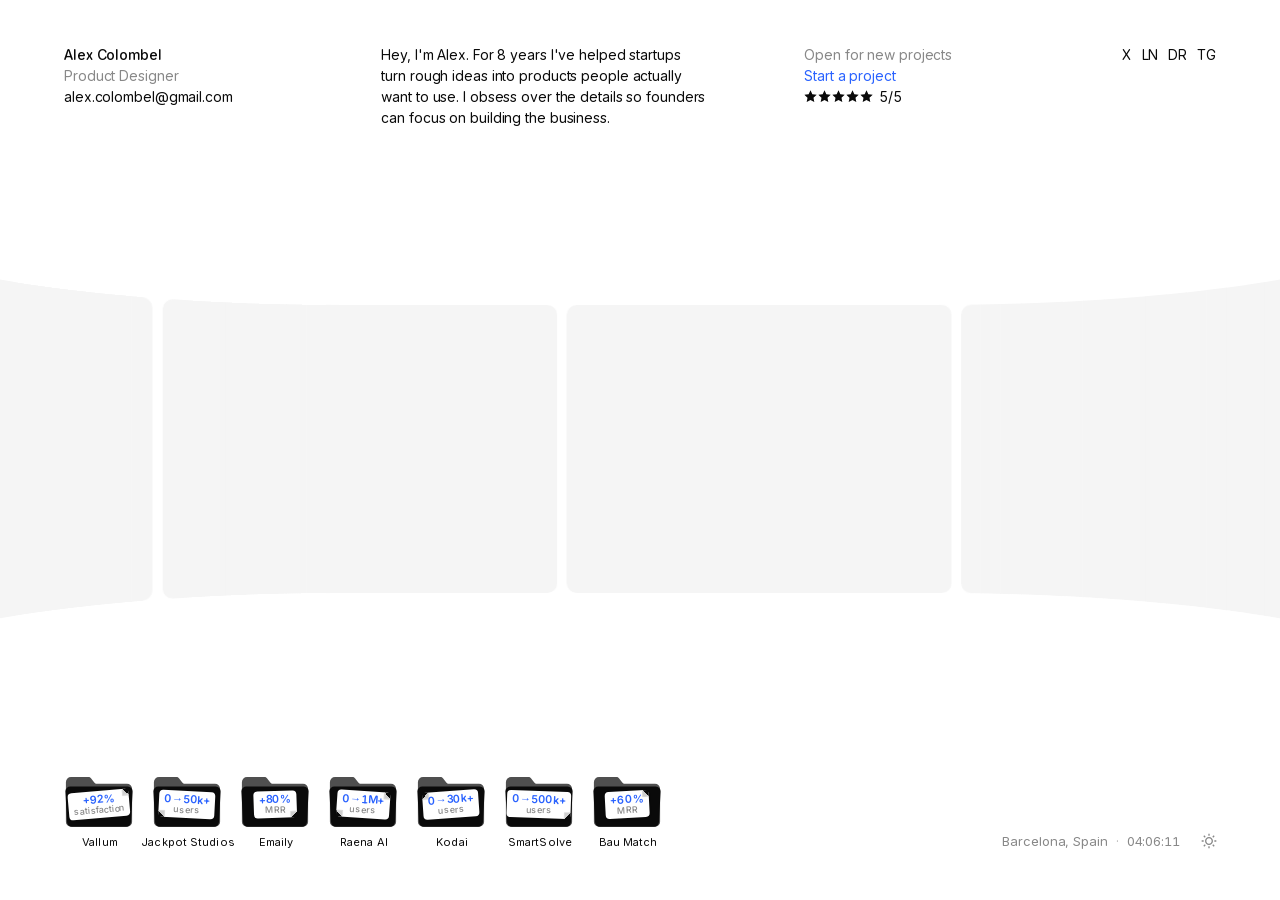
==== commit c620f88c: "Always load in the light theme The page no longer follows the OS colour scheme or a remembered choic" ====
--- a/index.html
+++ b/index.html
@@ -13,10 +13,9 @@
   (function () {
     var root = document.documentElement, q = location.search;
     var get = function (st, k) { try { return st.getItem(k); } catch (e) { return null; } };
-    /* Theme before first paint, so there is no flash: the visitor's manual choice, else the OS preference. */
-    var t = get(localStorage, 'ac-theme');
-    if (t !== 'light' && t !== 'dark') t = matchMedia('(prefers-color-scheme: dark)').matches ? 'dark' : 'light';
-    root.dataset.theme = t;
+    /* Alex: the site ALWAYS loads in the light theme, whatever the OS preference or an earlier visit.
+       The sun/moon button still switches to dark for the current visit only. */
+    root.dataset.theme = 'light';
     /* window chrome while Alex chooses: ?chrome=classic (his close icon, default) | beads */
     root.dataset.chrome = /[?&]chrome=beads\b/.test(q) ? 'beads' : 'classic';
     if (/^(localhost|127\.0\.0\.1)$/.test(location.hostname)) root.classList.add('is-dev');
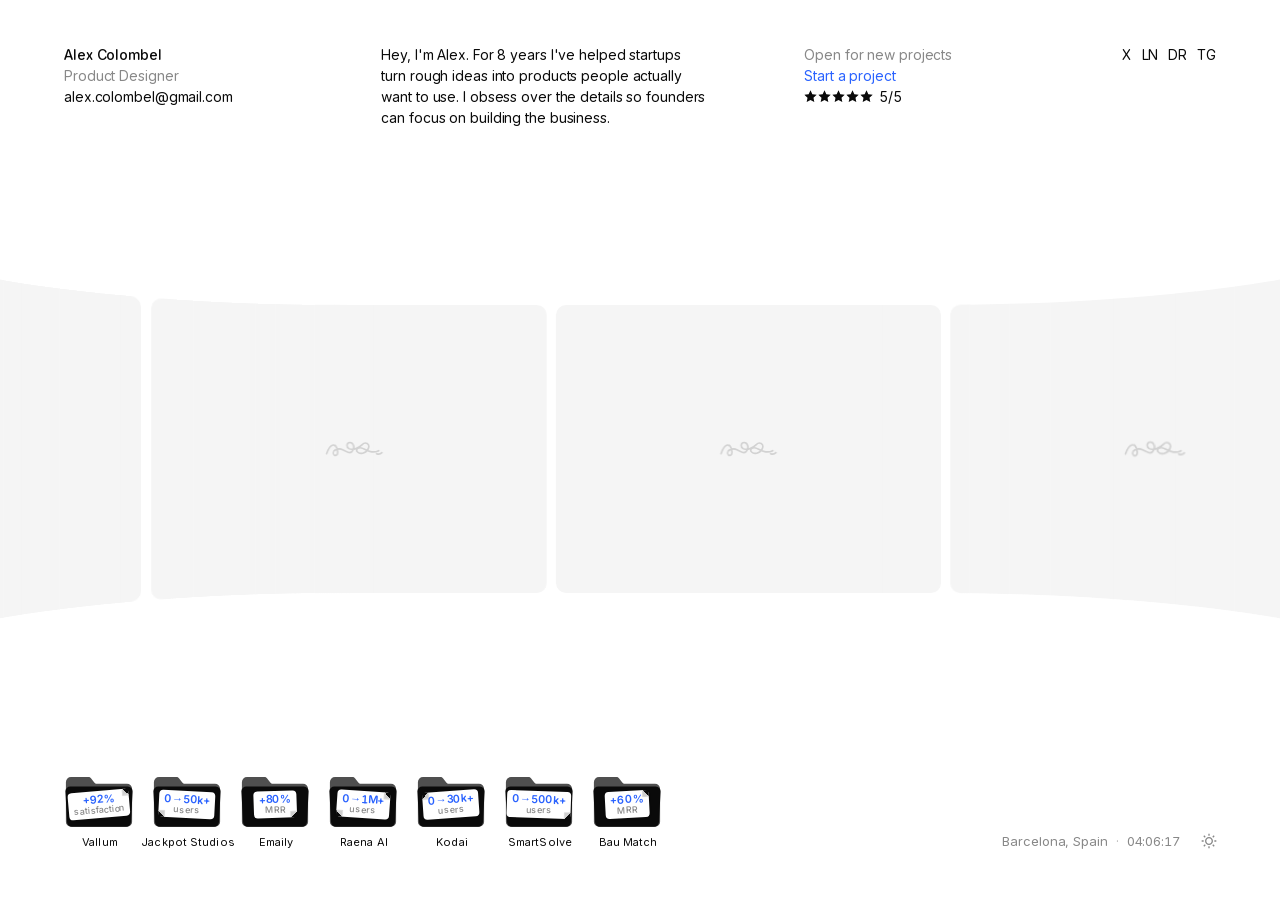
==== commit 195a1389: "Home: Alex's 3D figure sits on a project card He rides a card in the strip, follows the cursor with " ====
--- a/index.html
+++ b/index.html
@@ -110,6 +110,9 @@
 
     <!-- 4 · the walking character (js/walker.js mounts into this) -->
     <div id="walker" aria-hidden="true"></div>
+
+    <!-- 5 · Alex's own figure, seated on a strip card (js/sitter.js mounts into this) -->
+    <div id="sitter" aria-hidden="true"></div>
   </div>
 
   <!-- 3 · the bottom row: the case folders (the windows' Dock) and place · clock · theme -->
--- a/css/base.css
+++ b/css/base.css
@@ -18,6 +18,40 @@
 /* safety: an inline SVG whose sizing CSS failed to load stays icon-sized */
 :where(svg) { width: 1em; height: 1em; overflow: visible; }
 img[data-failed] { visibility: hidden; }   /* a failed picture leaves its quiet placeholder box */
+
+/* ── media placeholder (js/util.js holdMedia) ───────────────────────────────
+   A media box that is not ready yet: his --surface, his signature (the intro /
+   favicon path) as a quiet mark in the middle, at 15 % ink on the surface, and
+   a slow, barely-there light sweep. The box keeps its reserved size (aspect
+   ratio from content.json), so nothing shifts. The mark is sized from the
+   box's shorter side (--ph-k = shorter / width, set by holdMedia): 20 % of it,
+   28-72 px. [class] lifts it over the boxes' own `background` shorthands. */
+:root {
+  --ph-mark: url("data:image/svg+xml,%3Csvg xmlns='http://www.w3.org/2000/svg' viewBox='3 11 114 31.5' fill='none' stroke='%230a0a0a' stroke-opacity='.15' stroke-width='3.2' stroke-linecap='round' stroke-linejoin='round'%3E%3Cpath d='M6 36 C 14 14, 26 14, 28 32 C 29 40, 22 42, 20 36 C 18 30, 28 24, 38 28 C 46 31, 50 38, 56 32 C 62 26, 60 14, 52 14 C 46 14, 44 22, 50 26 C 58 30, 70 24, 76 18 C 82 12, 92 16, 88 26 C 84 36, 70 38, 66 32 C 62 26, 70 22, 78 26 C 86 30, 96 36, 108 30'/%3E%3Cpath d='M104 36 C 108 38, 112 36, 114 34'/%3E%3C/svg%3E");
+  --ph-hi: color-mix(in srgb, var(--bg) 75%, transparent);   /* the sweep: white on #f5f5f5 */
+}
+:root[data-theme="dark"] {
+  --ph-mark: url("data:image/svg+xml,%3Csvg xmlns='http://www.w3.org/2000/svg' viewBox='3 11 114 31.5' fill='none' stroke='%23f5f5f5' stroke-opacity='.15' stroke-width='3.2' stroke-linecap='round' stroke-linejoin='round'%3E%3Cpath d='M6 36 C 14 14, 26 14, 28 32 C 29 40, 22 42, 20 36 C 18 30, 28 24, 38 28 C 46 31, 50 38, 56 32 C 62 26, 60 14, 52 14 C 46 14, 44 22, 50 26 C 58 30, 70 24, 76 18 C 82 12, 92 16, 88 26 C 84 36, 70 38, 66 32 C 62 26, 70 22, 78 26 C 86 30, 96 36, 108 30'/%3E%3Cpath d='M104 36 C 108 38, 112 36, 114 34'/%3E%3C/svg%3E");
+  --ph-hi: color-mix(in srgb, var(--ring-hover) 70%, transparent);   /* a step above the dark surface */
+}
+.media-ph[class] {
+  background-color: var(--surface);
+  background-image: var(--ph-mark);
+  background-repeat: no-repeat;
+  background-position: center;
+  background-size: clamp(28px, calc(20% * var(--ph-k, .75)), 72px) auto;
+}
+.media-ph > img, .media-ph > video { position: relative; }   /* painted over the sweep */
+.media-ph.is-loading.is-near::before {   /* near the viewport only (js/util.js) */
+  content: ''; position: absolute; inset: 0; pointer-events: none;
+  background: linear-gradient(100deg, transparent 25%, var(--ph-hi) 50%, transparent 75%);
+  transform: translateX(-100%);
+  animation: ph-sweep 1.6s linear infinite;
+  will-change: transform;   /* only while loading: the class goes with the first frame */
+}
+@keyframes ph-sweep { to { transform: translateX(100%); } }
+html.is-genie .media-ph::before { display: none; }   /* no sweep anywhere on the page while a genie runs */
+html.is-away .media-ph::before { animation-play-state: paused; }
 ::selection { background: color-mix(in srgb, var(--ink) 14%, transparent); color: var(--ink); }
 :focus-visible { outline: 1.5px solid var(--ink); outline-offset: 3px; border-radius: 3px; }
 
@@ -137,6 +171,7 @@
 /* reduced motion: decided here, once */
 @media (prefers-reduced-motion: reduce) {
   .sig-path { animation: none; stroke-dashoffset: 0; }
+  .media-ph::before { display: none; }   /* placeholder stays static: mark, no sweep */
   .btn-label, .btn-icon { transition: opacity .15s ease; }
   .btn:hover .btn-label, .btn:hover .btn-icon { transform: none; }
   *, *::before, *::after { transition-duration: .01ms !important; animation-duration: .01ms !important; animation-delay: 0s !important; }
--- a/css/home.css
+++ b/css/home.css
@@ -188,13 +188,15 @@
   backface-visibility: hidden;
 }
 .tile img, .tile video { width: 100%; height: 100%; object-fit: cover; pointer-events: none; -webkit-user-drag: none; }
-.tile img { opacity: 0; transition: opacity var(--dur-base) ease-out; }
-.tile img.is-ready { opacity: 1; }
+.tile img, .tile video { opacity: 0; transition: opacity var(--dur-fast) var(--ease); }   /* over the placeholder until ready (js/util.js holdMedia) */
+.tile img.is-ready, .tile video.is-ready { opacity: 1; }
+.tile.is-sliced::before { display: none; }   /* a folded tile is drawn by its slices: no sweep across the fold */
 .tile.is-lifted > * { visibility: hidden; }
 @media (hover: hover) and (pointer: fine) { .strip.label-on, .strip.label-on * { cursor: none; } }
 /* a tile in a fold zone is drawn as vertical slices on the cylinder (js/strip.js) */
 .slices { position: absolute; left: 0; top: 0; height: 100%; transform-style: preserve-3d; visibility: hidden; pointer-events: none; }
-.slice { position: absolute; left: 0; top: 0; height: 100%; background-repeat: no-repeat; background-color: var(--surface); backface-visibility: hidden; will-change: transform; }
+.slice { position: absolute; left: 0; top: 0; height: 100%; background: var(--surface) var(--si, none) var(--sp, 0 0) / var(--ss, auto) no-repeat; backface-visibility: hidden; will-change: transform; }
+.tile.media-ph .slice { background: var(--si, none) var(--sp, 0 0) / var(--ss, auto) no-repeat, var(--ph-mark) var(--mx, 0) 50% / var(--mw, 48px) auto no-repeat, var(--surface); }   /* his mark across the fold until the cover is ready */
 .tile.is-sliced { overflow: visible; clip-path: none; border-radius: 0; background: none; transform-style: preserve-3d; pointer-events: none; }
 .slice.first { border-radius: var(--r-media) 0 0 var(--r-media); }
 .slice.last { border-radius: 0 var(--r-media) var(--r-media) 0; }
@@ -252,6 +254,16 @@
   width: min(100vw, 76vh);
   pointer-events: none;   /* the module raycasts window clicks itself */
 }
+
+/* 5 · sitter: Alex seated on a strip card (js/sitter.js). The host is a zero-size origin in
+   the middle row; the canvas is moved onto the card's top-centre by transform every frame.
+   Under the windows, the label and the info row; never takes pointer events (his own
+   pixels are hit-tested in JS, so the cards under him stay clickable). */
+#sitter { position: absolute; left: 0; top: 0; width: 0; height: 0; z-index: var(--z-walker); pointer-events: none; }
+.sitter-canvas { position: absolute; left: 0; top: 0; display: block; pointer-events: none; opacity: 0; transition: opacity 220ms var(--ease); will-change: transform, opacity; }
+.sitter-canvas.is-on { opacity: 1; }
+@media (prefers-reduced-motion: reduce) { .sitter-canvas { transition: none; } }
+html.sitter-hover .strip, html.sitter-hover .strip * { cursor: pointer; }
 
 /* 3 · the bottom row ---------------------------------------------------------
    Folders on the left (the windows' Dock: above the window layer, so a window
--- a/css/window.css
+++ b/css/window.css
@@ -132,8 +132,8 @@
   box-shadow: inset 0 0 0 1px var(--media-ring);
 }
 .db-media::after { content: ''; position: absolute; inset: 0; border-radius: inherit; box-shadow: inset 0 0 0 1px var(--media-ring); pointer-events: none; }
-.db-media img, .db-media video { width: 100%; height: 100%; display: block; object-fit: cover; transition: transform var(--dur-slow) var(--ease), opacity 150ms ease-out; }   /* a picture that arrives after the window landed fades in over 150 ms */
-.db-media img:not(.is-ready) { opacity: 0; }
+.db-media img, .db-media video { width: 100%; height: 100%; display: block; object-fit: cover; transition: transform var(--dur-slow) var(--ease), opacity var(--dur-fast) var(--ease); }   /* media that arrives after the window landed fades in over its placeholder (js/util.js holdMedia) */
+.db-media img:not(.is-ready), .db-media video:not(.is-ready) { opacity: 0; }
 @media (hover: hover) and (pointer: fine) { .db-media:hover img, .db-media:hover video { transform: scale(1.02); } }
 .db-media.is-lifted > * { visibility: hidden; }
 .db-duo { display: grid; grid-template-columns: 1fr 1fr; gap: var(--db-gap); }
